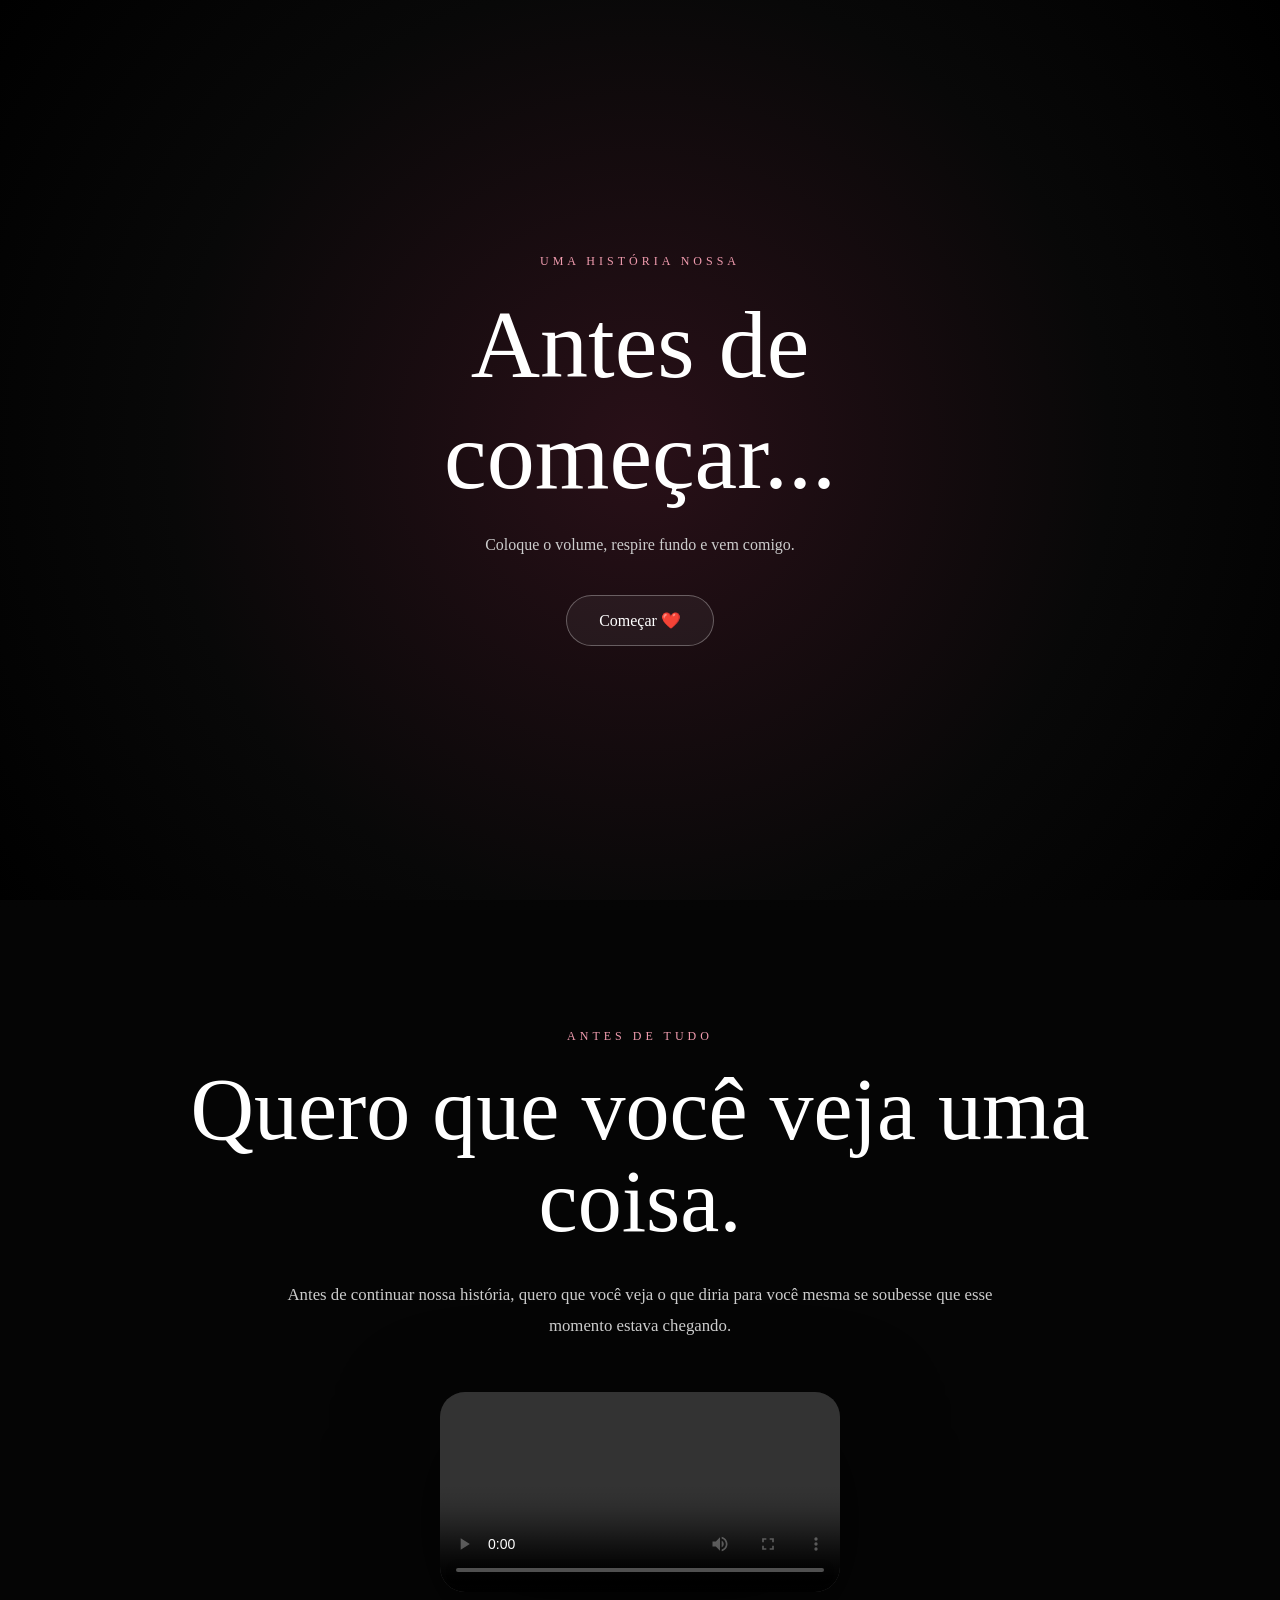
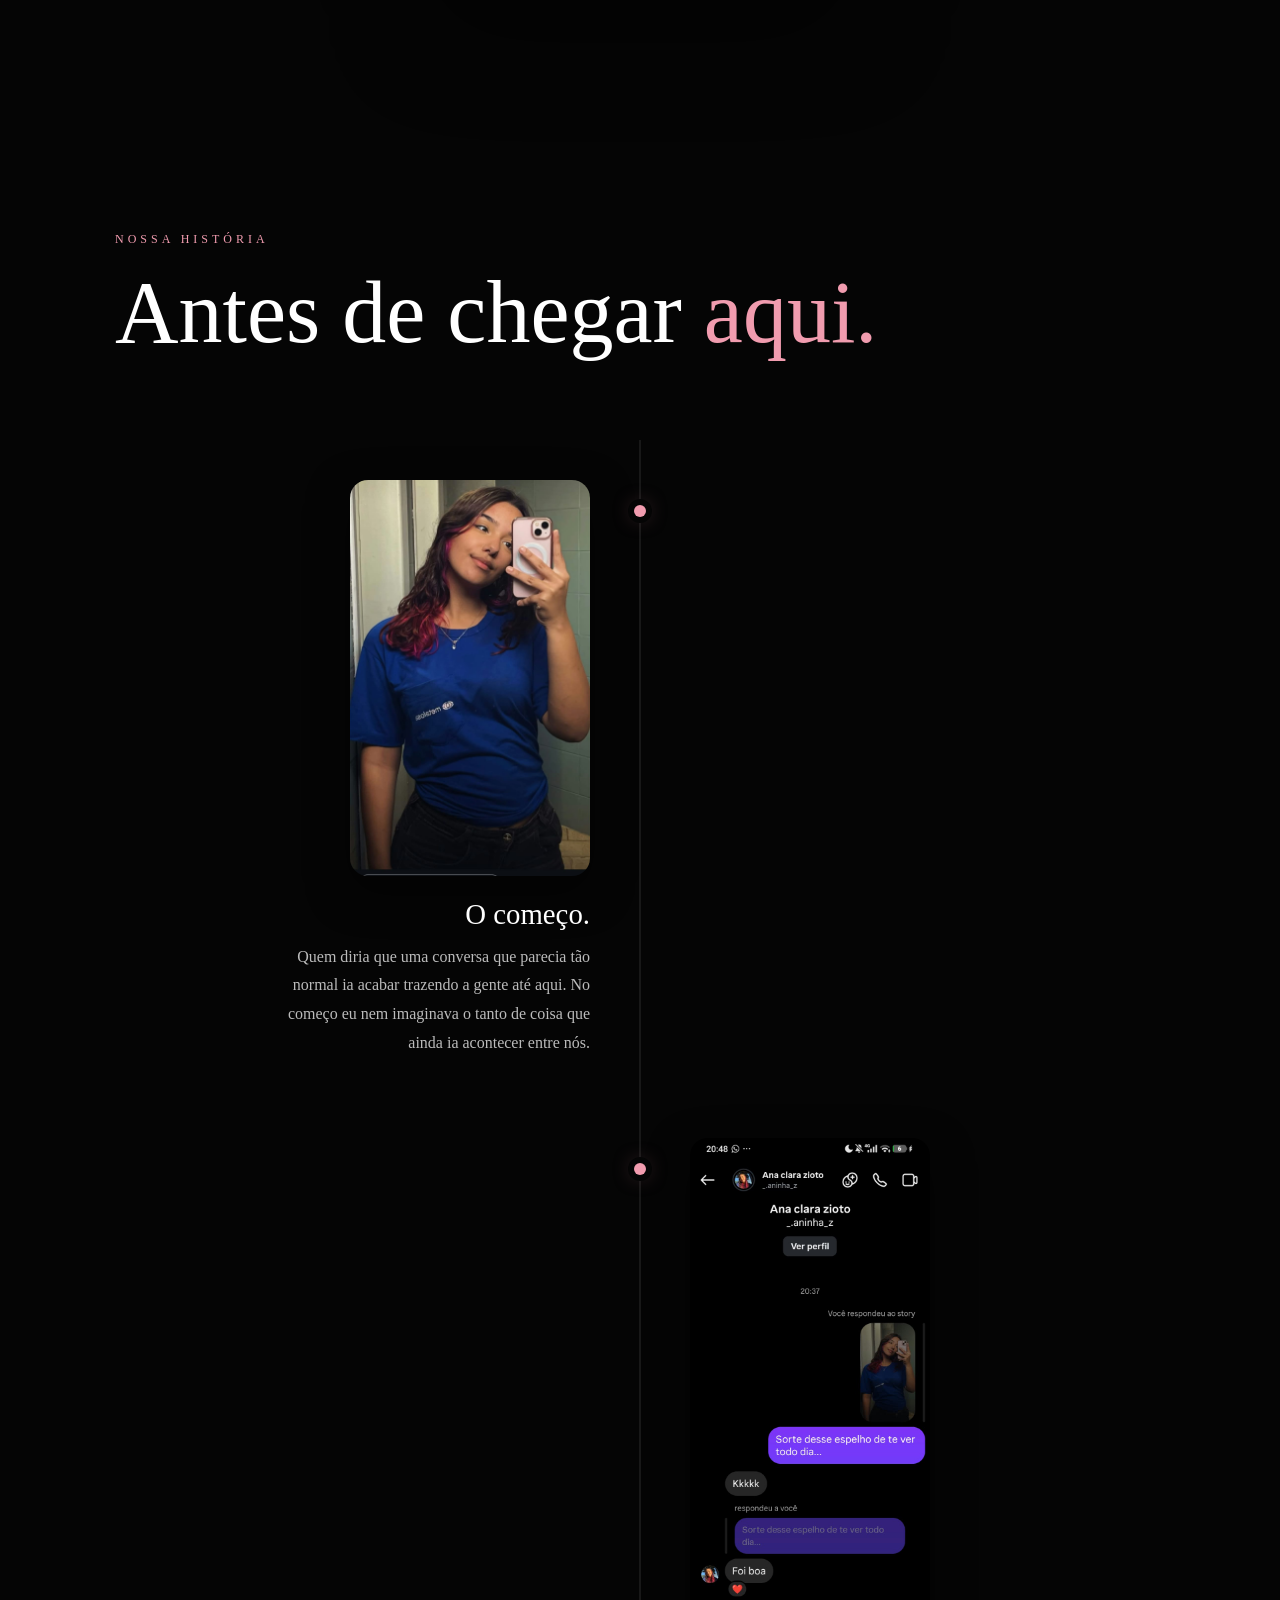
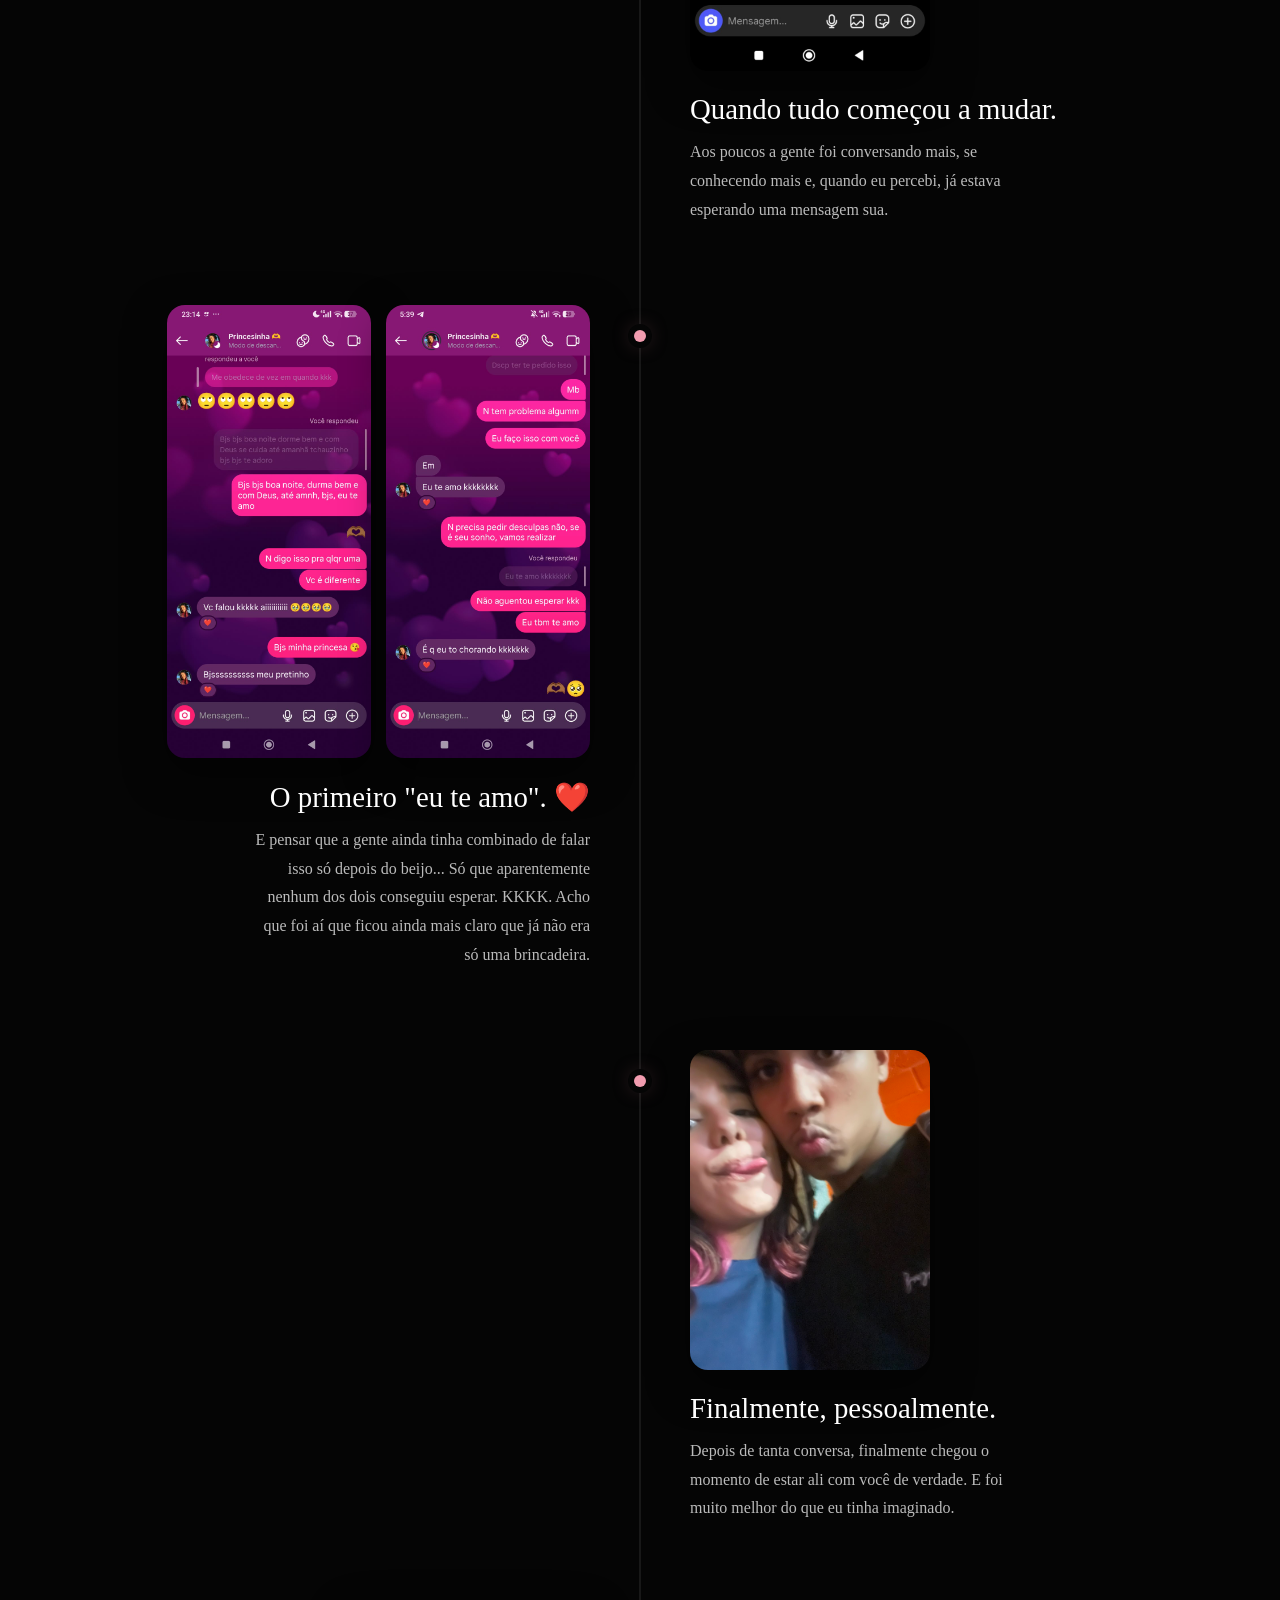
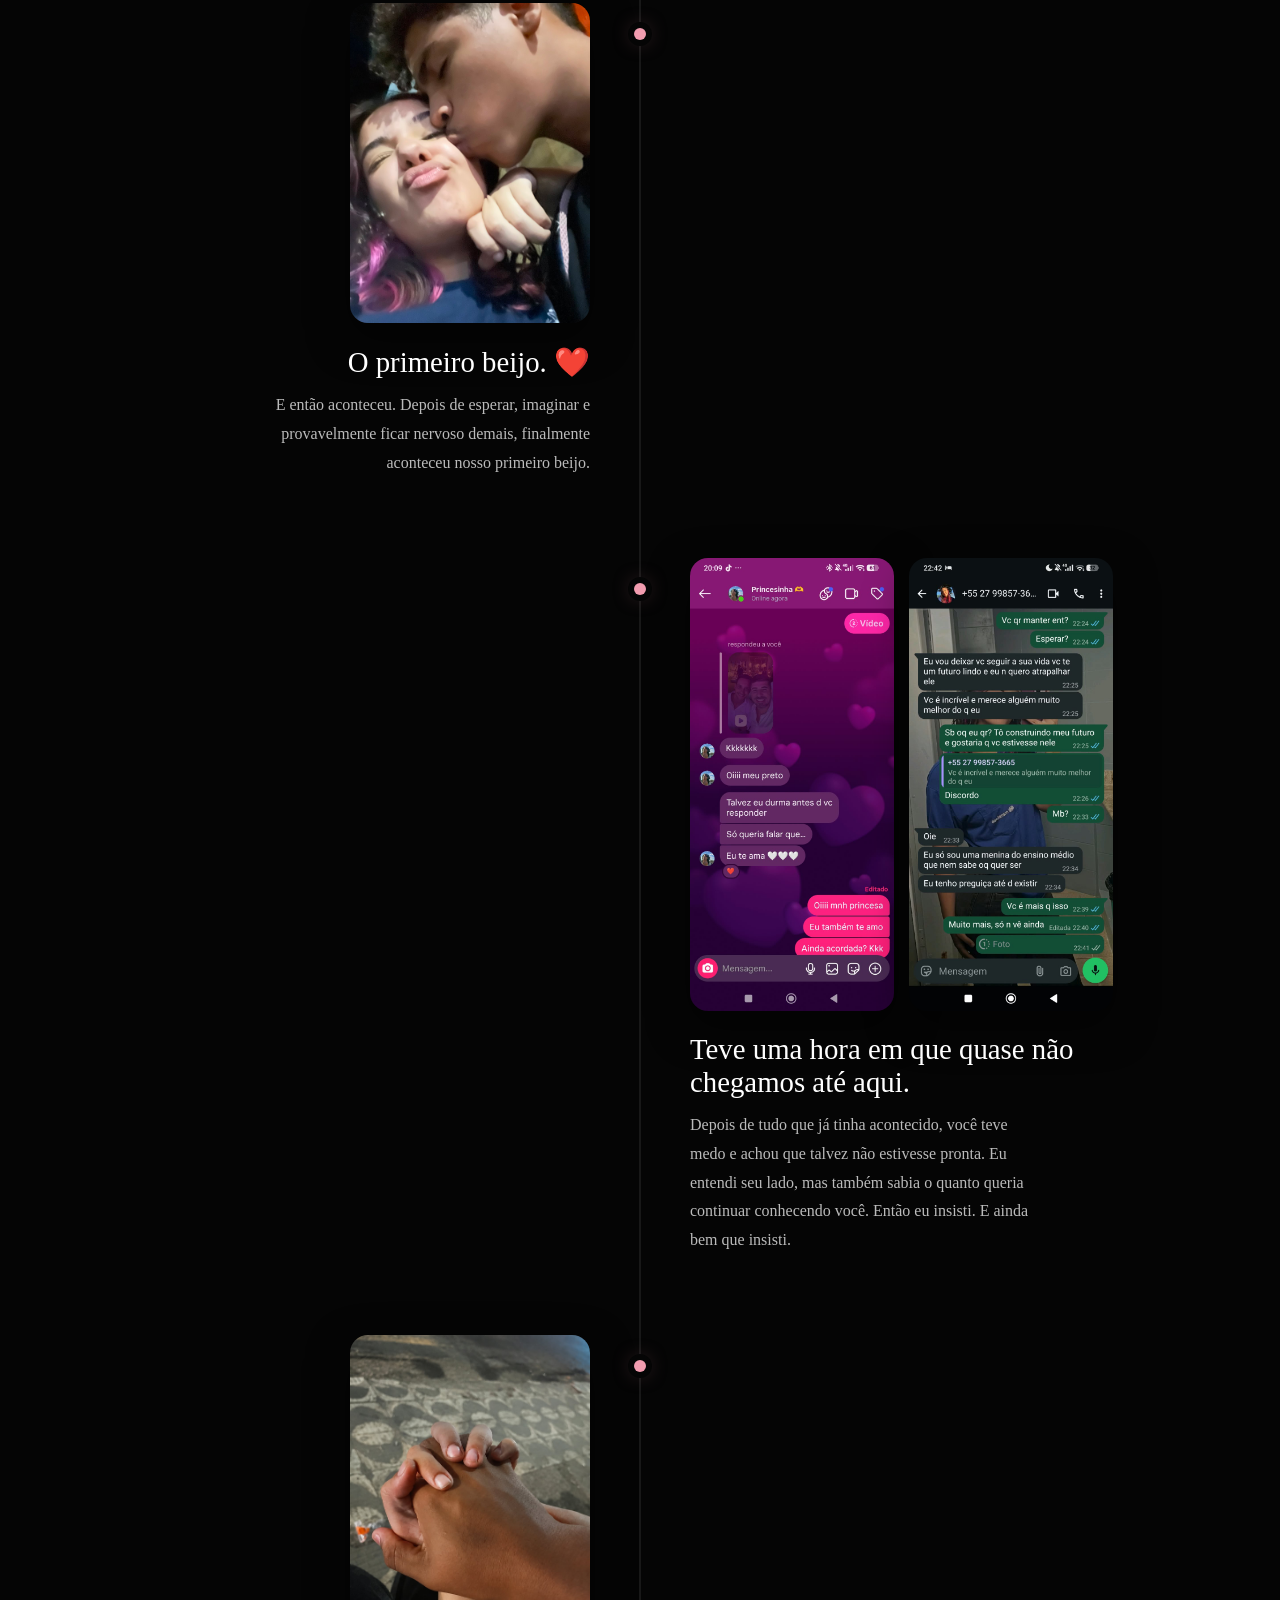
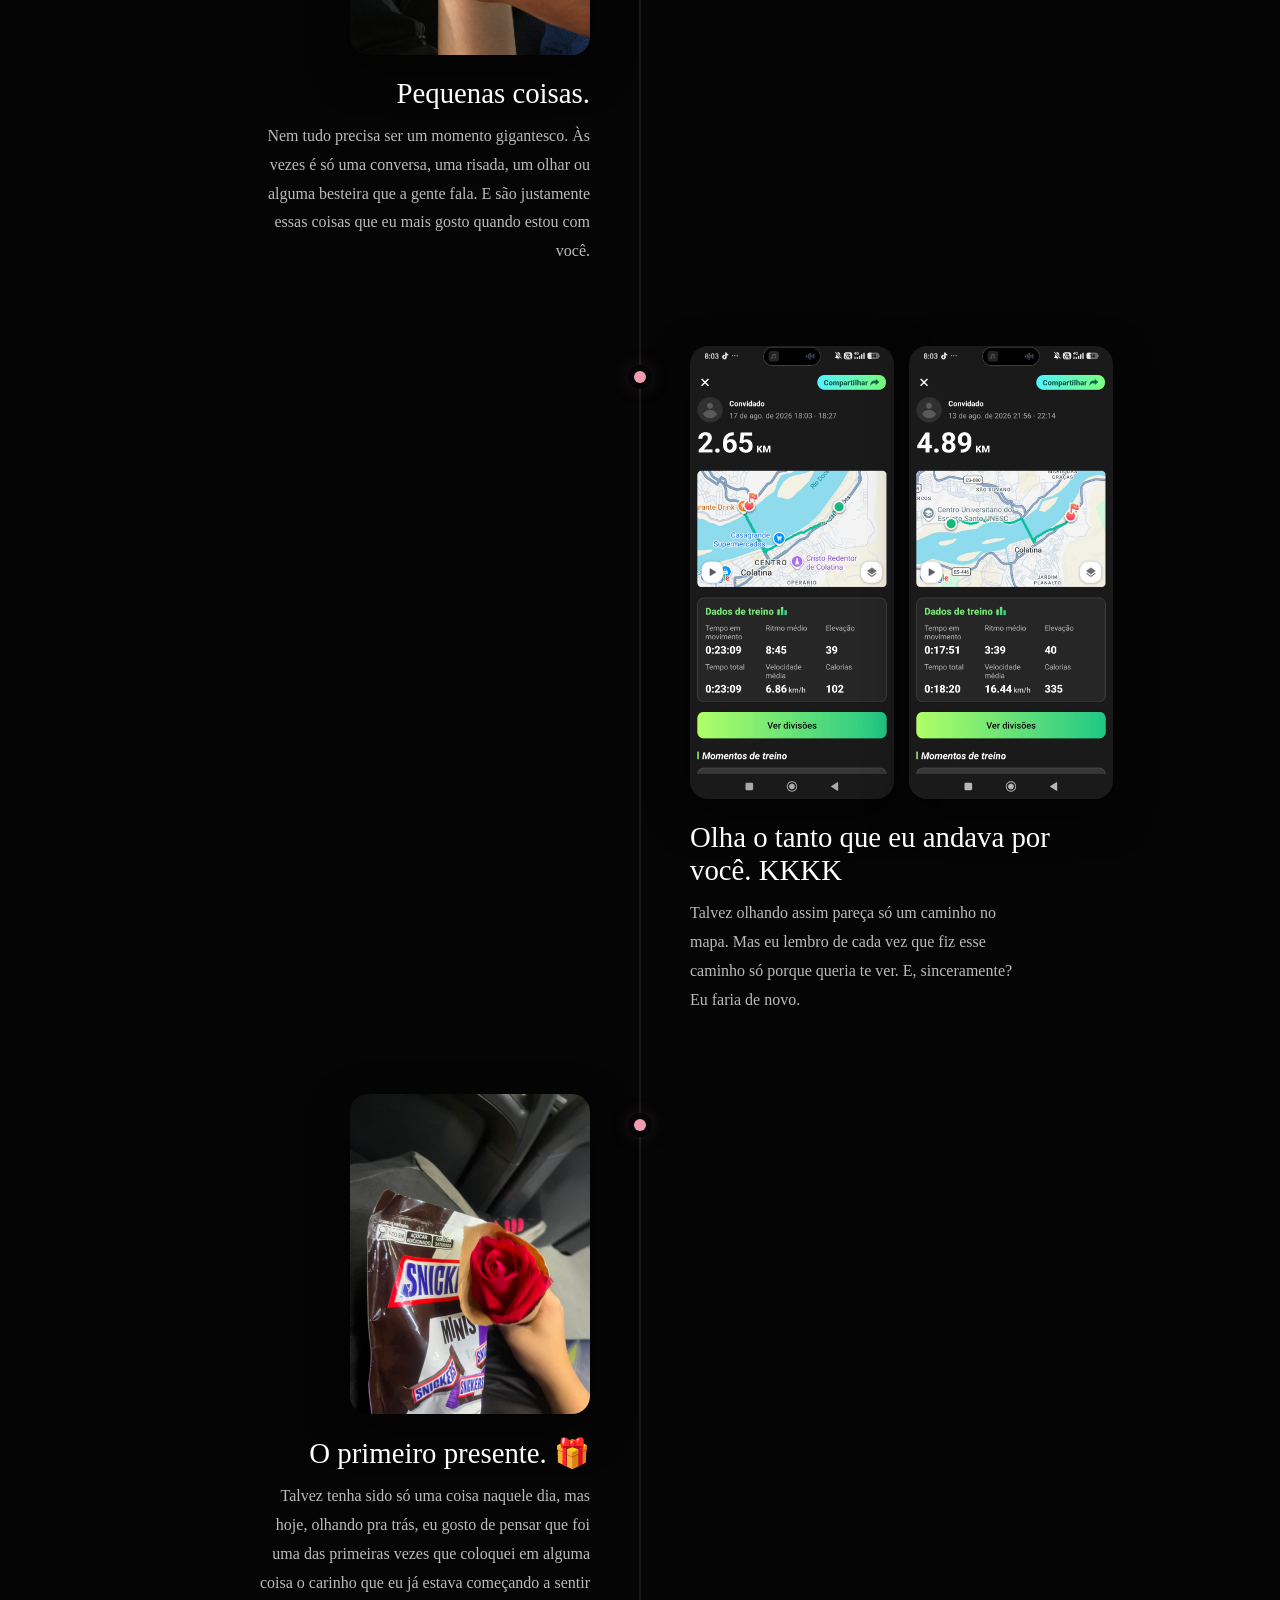
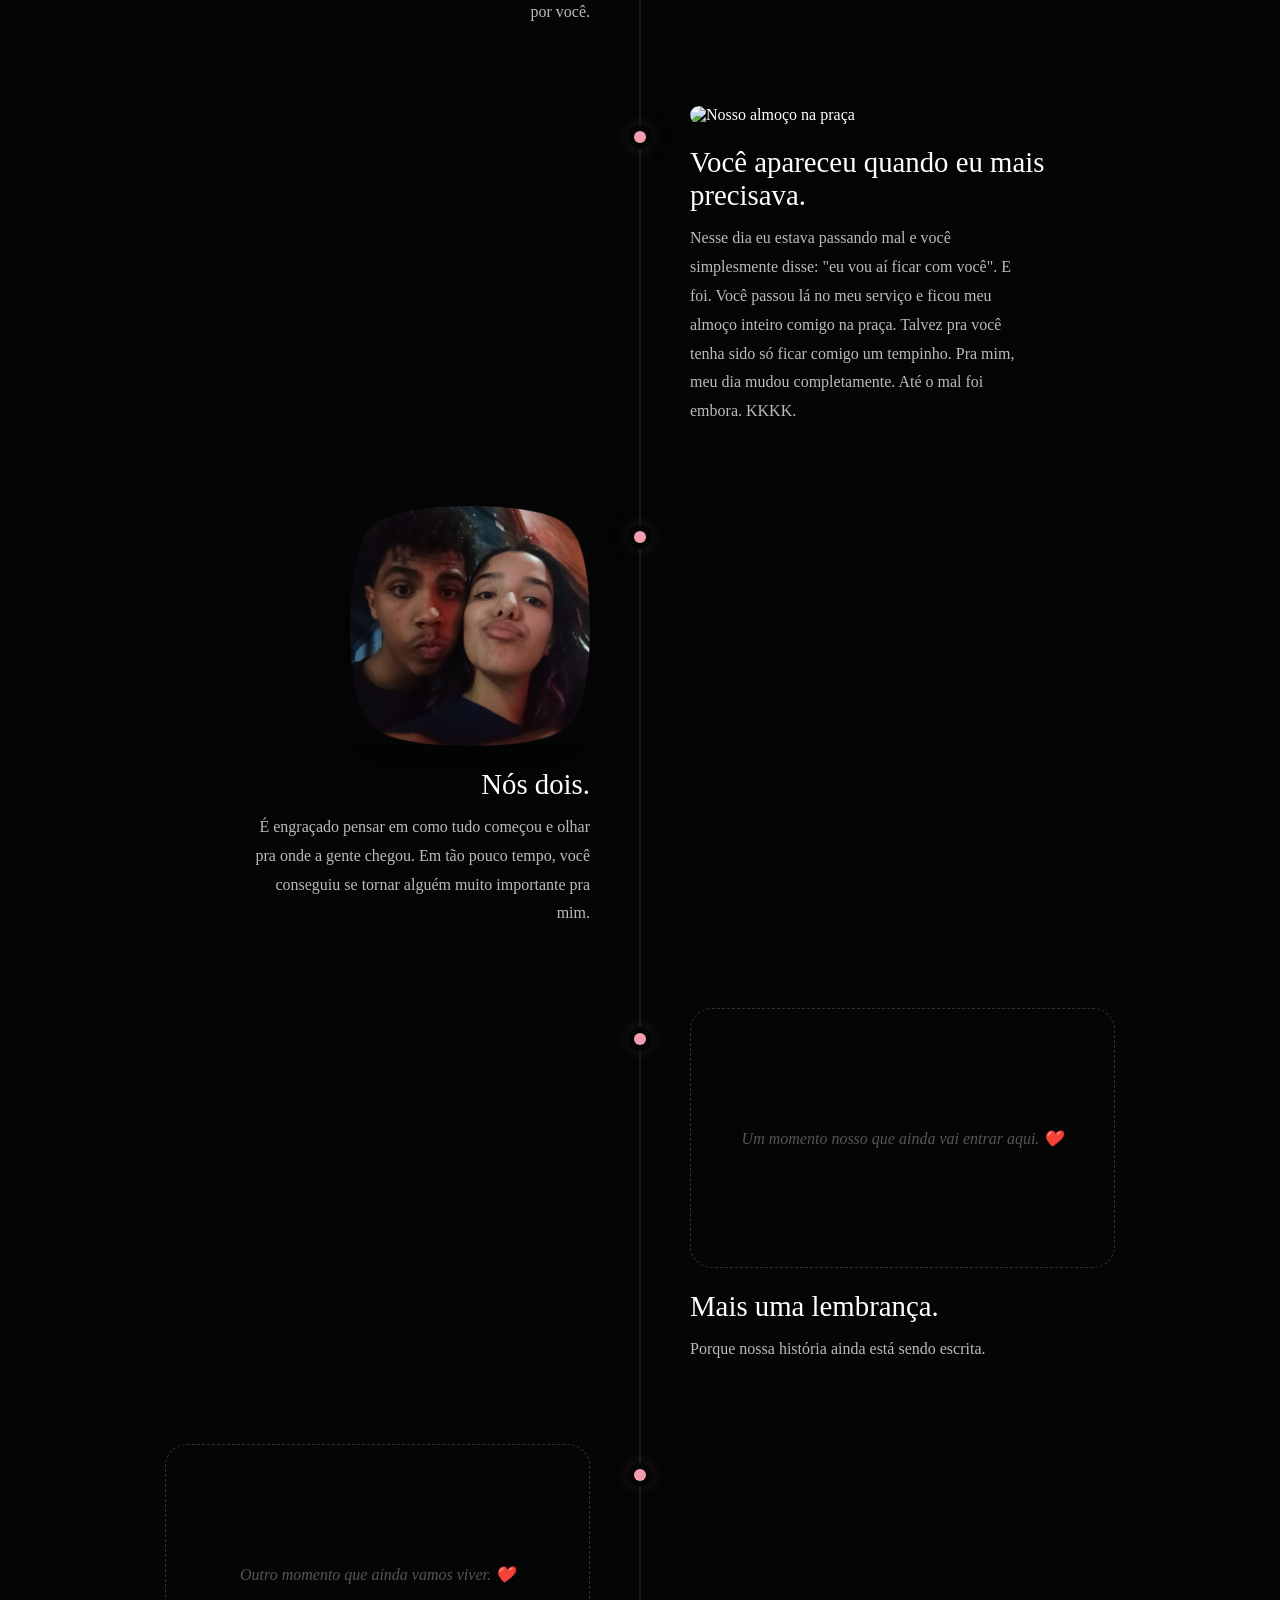
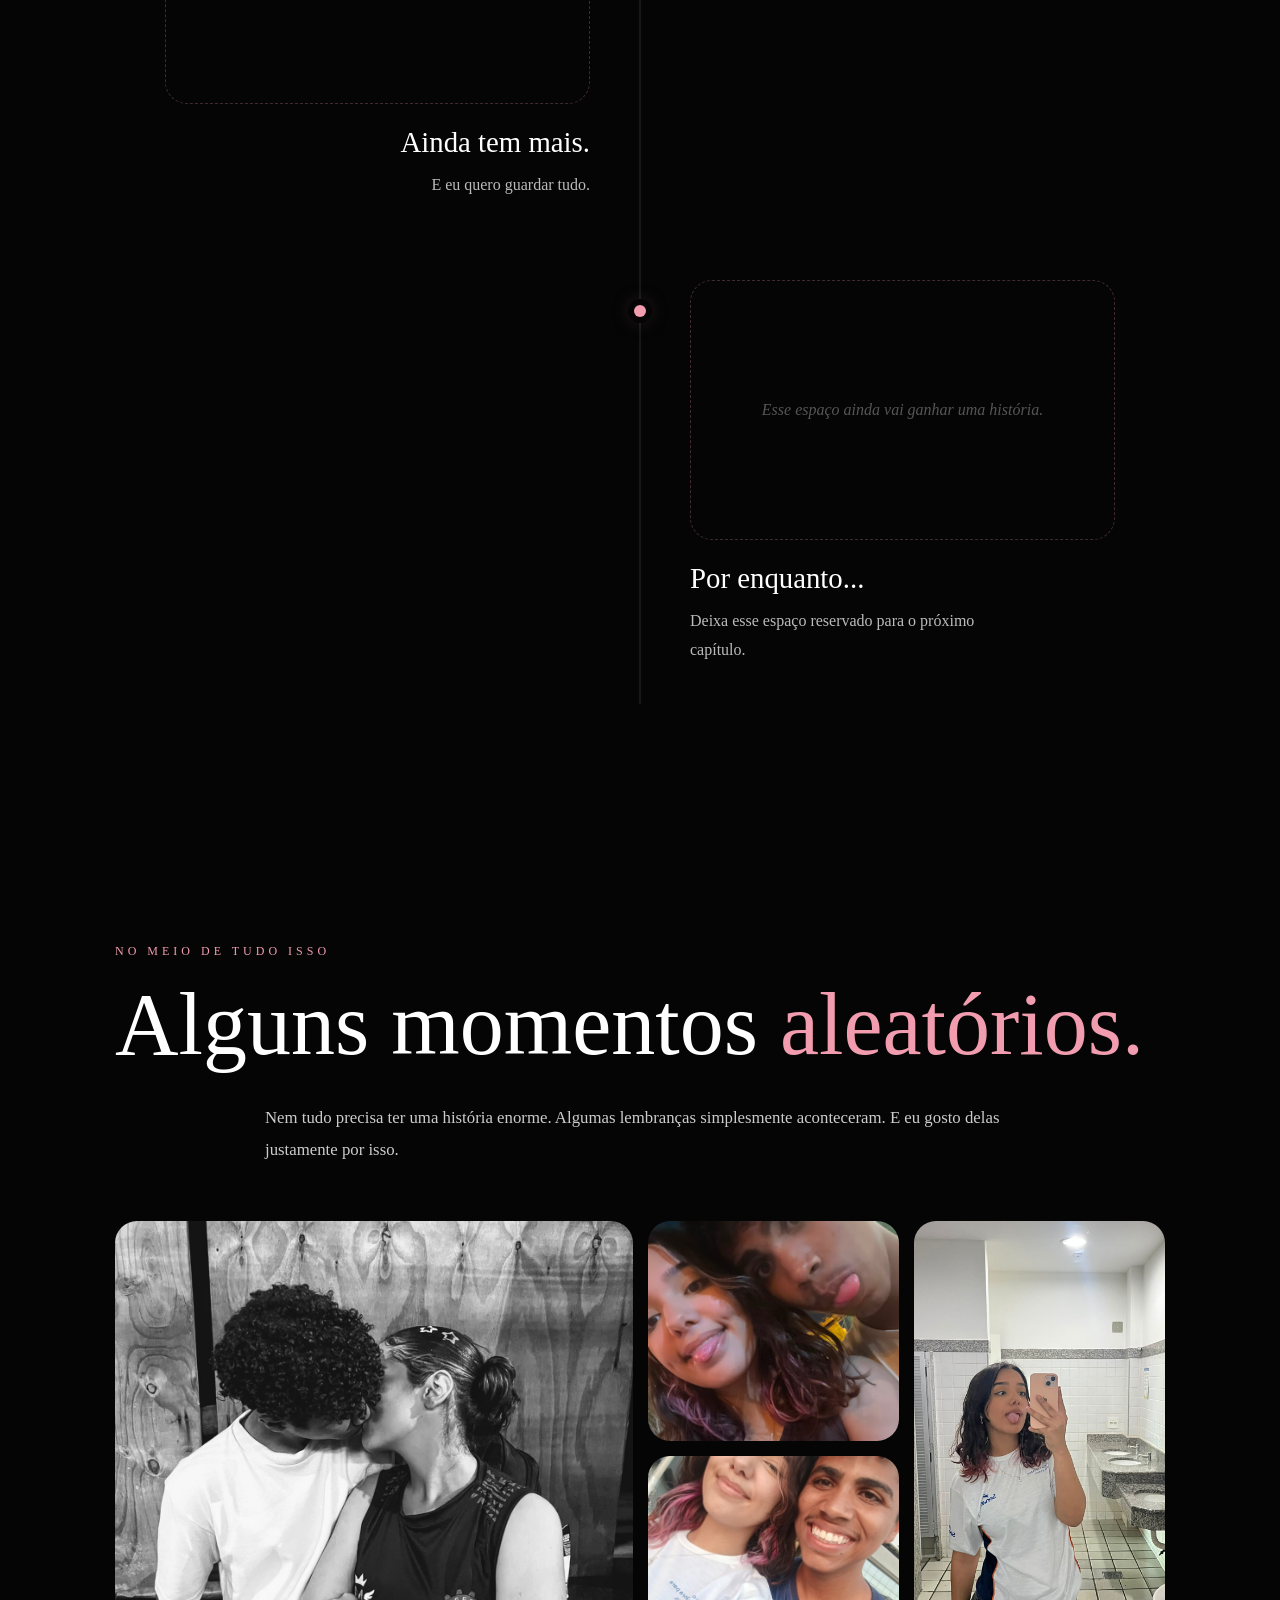
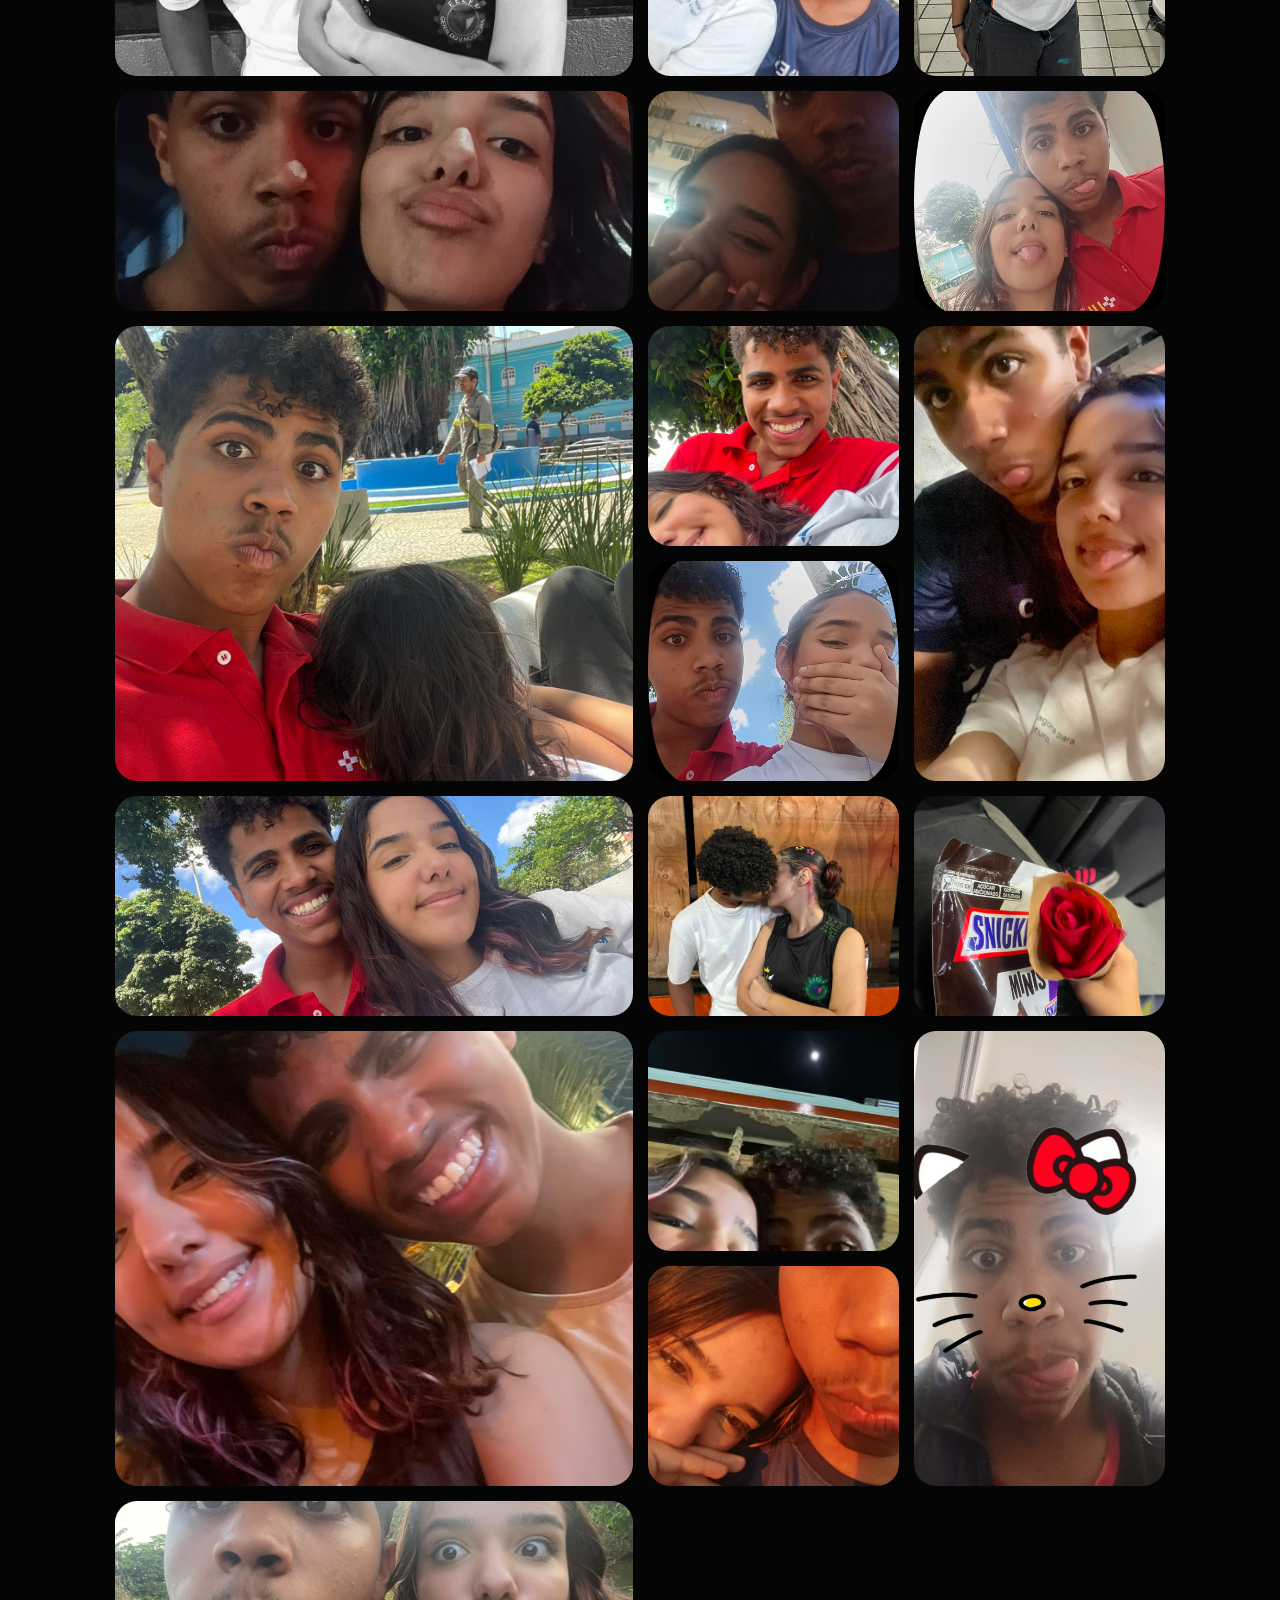
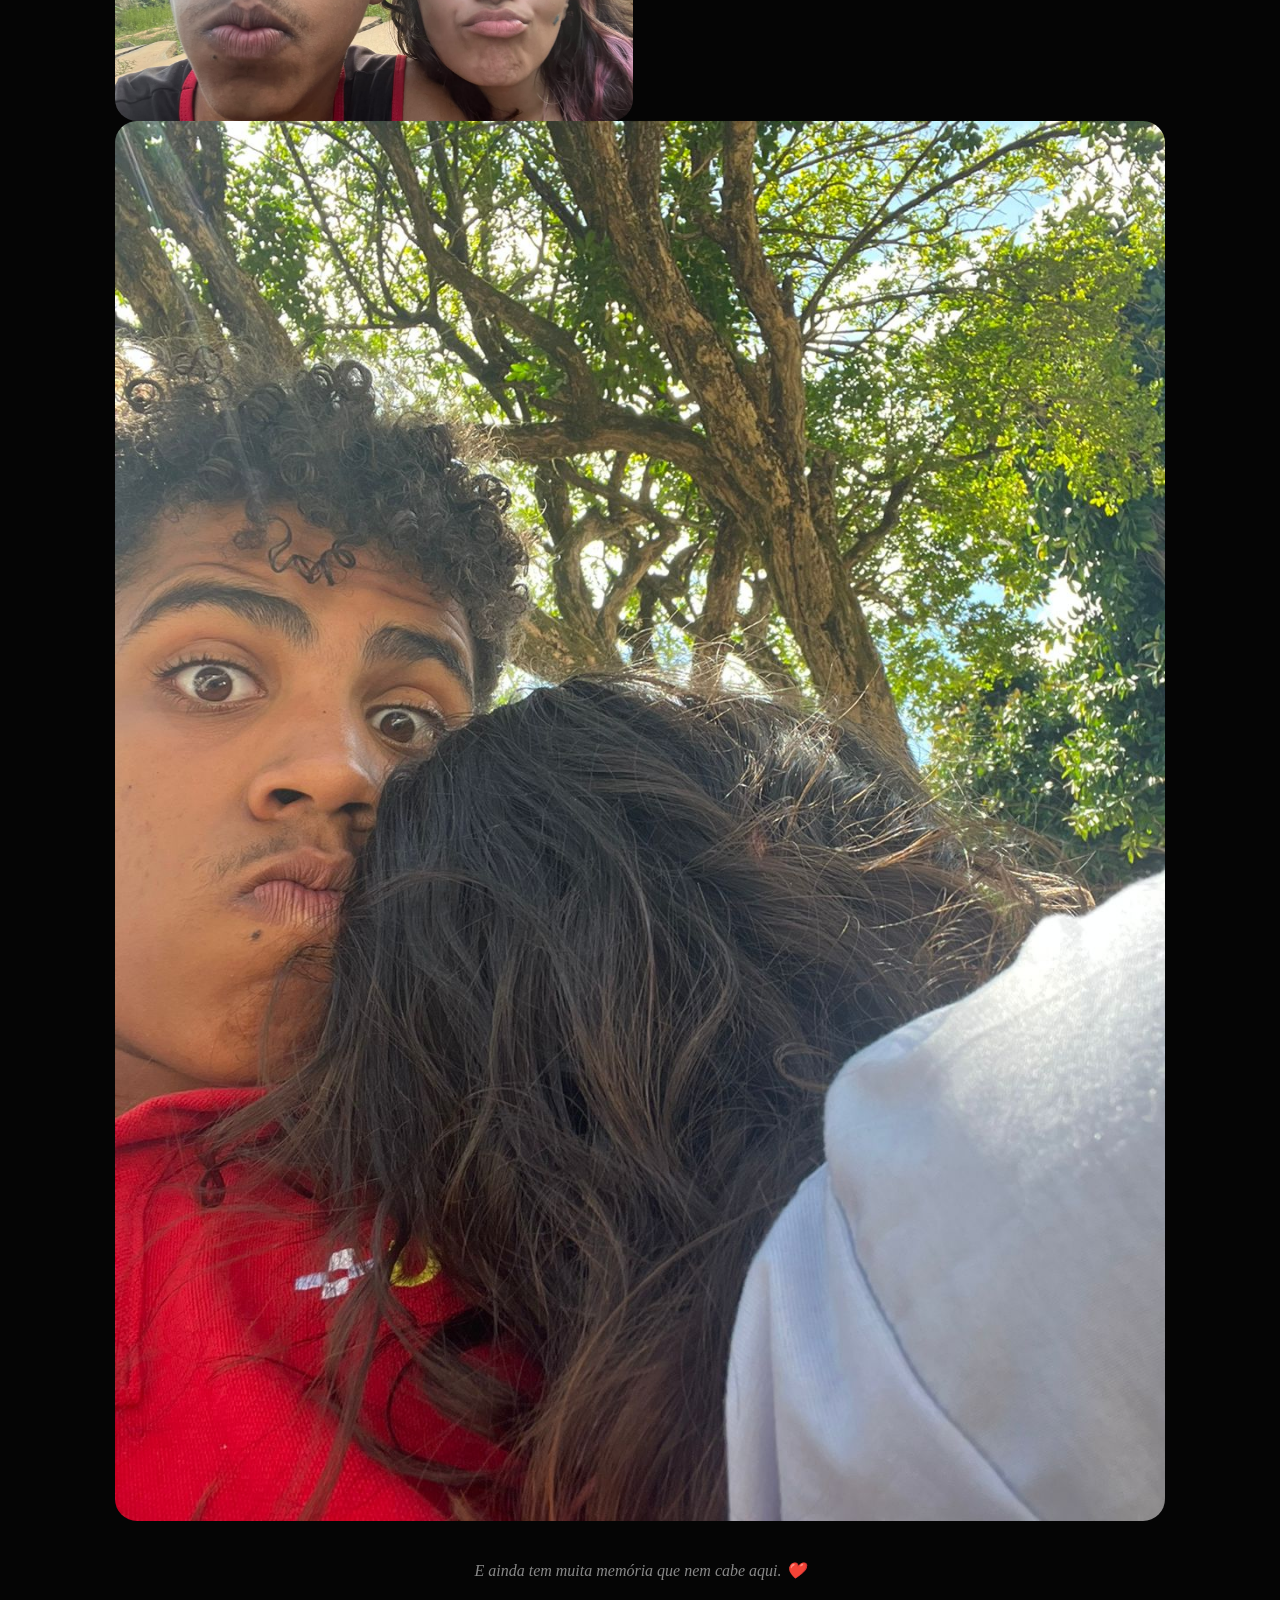
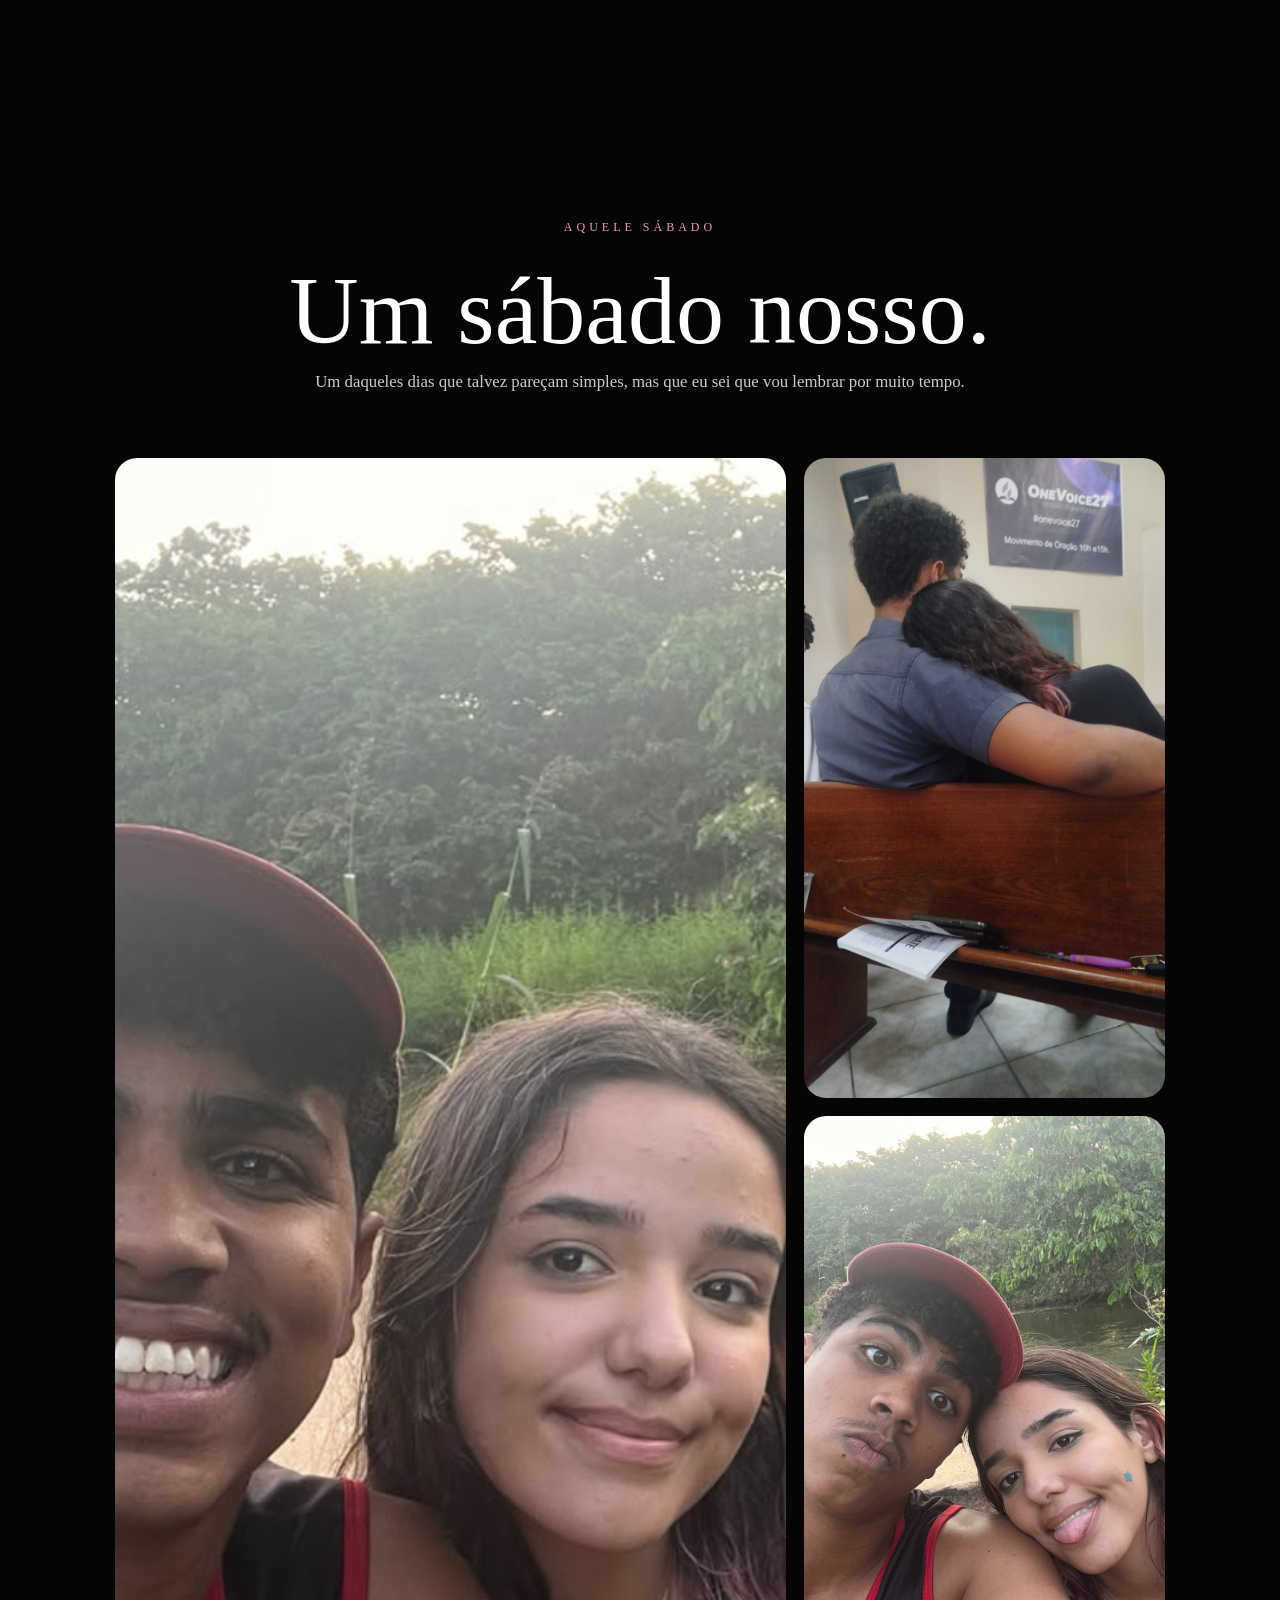
==== Projeto.html @ 26e24d1f "top" ====
<!DOCTYPE html>

<html lang="pt-BR">

<head>
    <meta charset="UTF-8">
    <meta name="viewport" content="width=device-width, initial-scale=1.0">

    <title>Eu e Você ❤️</title>

    <link rel="stylesheet" href="css/style.css">
</head>

<body>

    <!-- =========================
         INTRO
    ========================= -->

    <div id="intro">

        <div class="intro-content">

            <div class="eyebrow">
                uma história nossa
            </div>

            <h1>
                Antes de começar...
            </h1>

            <p>
                Coloque o volume,
                respire fundo
                e vem comigo.
            </p>

            <button id="startBtn">
                Começar ❤️
            </button>

        </div>

    </div>


    <!-- =========================
         MÚSICA
    ========================= -->

    <audio
        id="music"
        loop
        preload="auto"
    >
        <source
            src="assets/best-part.mp3"
            type="audio/mpeg"
        >
    </audio>

    <button id="musicControl">
        ♪
    </button>


    <!-- =========================
         1 — CAPA
    ========================= -->

    <section class="hero">

        <img
            src="assets/timeline/capa.jpeg"
            class="hero-image"
            alt="Nós dois"
        >

        <div class="hero-content reveal">

            <div class="eyebrow">
                para você
            </div>

            <h1>
                Nossa história.
            </h1>

            <p>
                E tudo que aconteceu
                até chegarmos aqui.
            </p>

        </div>

    </section>


    <!-- =========================
         2 — VÍDEO
    ========================= -->

    <section class="video-section">

        <div class="container reveal">

            <div class="eyebrow">
                antes de tudo
            </div>

            <h2 class="section-title">
                Quero que você veja uma coisa.
            </h2>

            <p class="section-text">
                Antes de continuar nossa história,
                quero que você veja o que diria
                para você mesma se soubesse
                que esse momento estava chegando.
            </p>

            <div class="video-frame">

                <video
                    controls
                    playsinline
                    preload="metadata"
                >
                    <source
                        src="assets/video-meu.mp4"
                        type="video/mp4"
                    >
                </video>

            </div>

        </div>

    </section>


    <!-- =========================
         3 — TIMELINE
    ========================= -->

    <section>

        <div class="container">

            <div class="eyebrow reveal">
                nossa história
            </div>

            <h2 class="section-title reveal">

                Antes de chegar

                <span class="accent">
                    aqui.
                </span>

            </h2>


            <div class="timeline">


                <!-- 01 -->

                <div class="timeline-item reveal">

                    <img
                        src="assets/timeline/primeiro-story.jpeg"
                        alt="O começo"
                    >

                    <h3>
                        O começo.
                    </h3>

                    <p>
                        Quem diria que uma conversa que parecia tão
                        normal ia acabar trazendo a gente até aqui.
                        No começo eu nem imaginava o tanto de coisa
                        que ainda ia acontecer entre nós.
                    </p>

                </div>


                <!-- 02 -->

                <div class="timeline-item reveal">

                    <img
                        src="assets/timeline/primeira-conversa.jpeg"
                        alt="Primeiras conversas"
                    >

                    <h3>
                        Quando tudo começou a mudar.
                    </h3>

                    <p>
                        Aos poucos a gente foi conversando mais,
                        se conhecendo mais e, quando eu percebi,
                        já estava esperando uma mensagem sua.
                    </p>

                </div>


                <!-- 03 -->

                <div class="timeline-item reveal">

                    <div class="love-messages">

                        <img
                            src="assets/timeline/eu-te-amo-1.jpeg"
                            alt="Meu primeiro eu te amo"
                        >

                        <img
                            src="assets/timeline/eu-te-amo-2.jpeg"
                            alt="Primeiro eu te amo dela"
                        >

                    </div>

                    <h3>
                        O primeiro "eu te amo". ❤️
                    </h3>

                    <p>
                        E pensar que a gente ainda tinha combinado
                        de falar isso só depois do beijo... Só que
                        aparentemente nenhum dos dois conseguiu
                        esperar. KKKK. Acho que foi aí que ficou
                        ainda mais claro que já não era só uma
                        brincadeira.
                    </p>

                </div>


                <!-- 04 -->

                <div class="timeline-item reveal">

                    <img
                        src="assets/timeline/primeiro-encontro.jpeg"
                        alt="Primeiro encontro"
                    >

                    <h3>
                        Finalmente, pessoalmente.
                    </h3>

                    <p>
                        Depois de tanta conversa, finalmente chegou
                        o momento de estar ali com você de verdade.
                        E foi muito melhor do que eu tinha imaginado.
                    </p>

                </div>


                <!-- 05 -->

                <div class="timeline-item reveal">

                    <img
                        src="assets/timeline/primeiro-beijo.jpeg"
                        alt="Primeiro beijo"
                    >

                    <h3>
                        O primeiro beijo. ❤️
                    </h3>

                    <p>
                        E então aconteceu. Depois de esperar,
                        imaginar e provavelmente ficar nervoso demais,
                        finalmente aconteceu nosso primeiro beijo.
                    </p>

                </div>


                <!-- 06 -->

                <div class="timeline-item reveal">

                    <div class="conversation-prints">

                        <img
                            src="assets/timeline/desistir2.jpeg"
                            alt="Ela dizendo que não estava pronta"
                        >

                        <img
                            src="assets/timeline/desistir1.jpeg"
                            alt="Minha resposta"
                        >

                    </div>

                    <h3>
                        Teve uma hora em que quase não chegamos até aqui.
                    </h3>

                    <p>
                        Depois de tudo que já tinha acontecido,
                        você teve medo e achou que talvez não estivesse
                        pronta. Eu entendi seu lado, mas também sabia
                        o quanto queria continuar conhecendo você.
                        Então eu insisti. E ainda bem que insisti.
                    </p>

                </div>


                <!-- 07 -->

                <div class="timeline-item reveal">

                    <img
                        src="assets/timeline/maos.jpeg"
                        alt="Pequenos detalhes"
                    >

                    <h3>
                        Pequenas coisas.
                    </h3>

                    <p>
                        Nem tudo precisa ser um momento gigantesco.
                        Às vezes é só uma conversa, uma risada,
                        um olhar ou alguma besteira que a gente fala.
                        E são justamente essas coisas que eu mais
                        gosto quando estou com você.
                    </p>

                </div>


                <!-- 08 -->

                <div class="timeline-item reveal">

                    <div class="route-prints">

                        <img
                            src="assets/timeline/caminho1.jpeg"
                            alt="Percurso que eu fazia para ver ela"
                        >

                        <img
                            src="assets/timeline/caminho2.jpeg"
                            alt="Outro percurso que eu fazia para ver ela"
                        >

                    </div>

                    <h3>
                        Olha o tanto que eu andava por você. KKKK
                    </h3>

                    <p>
                        Talvez olhando assim pareça só um caminho
                        no mapa. Mas eu lembro de cada vez que fiz
                        esse caminho só porque queria te ver.
                        E, sinceramente? Eu faria de novo.
                    </p>

                </div>


                <!-- 09 -->

                <div class="timeline-item reveal">

                    <img
                        src="assets/timeline/presente.jpeg"
                        alt="Meu primeiro presente para ela"
                    >

                    <h3>
                        O primeiro presente. 🎁
                    </h3>

                    <p>
                        Talvez tenha sido só uma coisa naquele dia,
                        mas hoje, olhando pra trás, eu gosto de pensar
                        que foi uma das primeiras vezes que coloquei
                        em alguma coisa o carinho que eu já estava
                        começando a sentir por você.
                    </p>

                </div>


                <!-- 10 -->

                <div class="timeline-item reveal">

                    <img
                        src="assets/momentos/praca.jpeg"
                        alt="Nosso almoço na praça"
                    >

                    <h3>
                        Você apareceu quando eu mais precisava.
                    </h3>

                    <p>
                        Nesse dia eu estava passando mal e você
                        simplesmente disse: "eu vou aí ficar com você".
                        E foi. Você passou lá no meu serviço e ficou
                        meu almoço inteiro comigo na praça.
                        Talvez pra você tenha sido só ficar comigo
                        um tempinho. Pra mim, meu dia mudou
                        completamente. Até o mal foi embora. KKKK.
                    </p>

                </div>


                <!-- 11 -->

                <div class="timeline-item reveal">

                    <img
                        src="assets/momentos/momento-01.jpeg"
                        alt="Nós dois"
                    >

                    <h3>
                        Nós dois.
                    </h3>

                    <p>
                        É engraçado pensar em como tudo começou e
                        olhar pra onde a gente chegou. Em tão pouco
                        tempo, você conseguiu se tornar alguém muito
                        importante pra mim.
                    </p>

                </div>


                <!-- 12 -->

                <div class="timeline-item reveal">

                    <div class="future-placeholder">

                        Um momento nosso que ainda vai entrar aqui. ❤️

                    </div>

                    <h3>
                        Mais uma lembrança.
                    </h3>

                    <p>
                        Porque nossa história ainda está sendo escrita.
                    </p>

                </div>


                <!-- 13 -->

                <div class="timeline-item reveal">

                    <div class="future-placeholder">

                        Outro momento que ainda vamos viver. ❤️

                    </div>

                    <h3>
                        Ainda tem mais.
                    </h3>

                    <p>
                        E eu quero guardar tudo.
                    </p>

                </div>


                <!-- 14 -->

                <div class="timeline-item reveal">

                    <div class="future-placeholder">

                        Esse espaço ainda vai ganhar uma história.

                    </div>

                    <h3>
                        Por enquanto...
                    </h3>

                    <p>
                        Deixa esse espaço reservado para o próximo capítulo.
                    </p>

                </div>


            </div>

        </div>

    </section>


    <!-- =========================
     4 — MOSAICO
========================= -->

<section class="moments-section">

    <div class="container">

        <div class="eyebrow reveal">
            no meio de tudo isso
        </div>

        <h2 class="section-title reveal">

            Alguns momentos

            <span class="accent">
                aleatórios.
            </span>

        </h2>

        <p class="section-text reveal">
            Nem tudo precisa ter uma história enorme.
            Algumas lembranças simplesmente aconteceram.
            E eu gosto delas justamente por isso.
        </p>


        <div class="moments-grid reveal">

            <!-- 01 -->
            <div class="moment moment-large">

                <img
                    src="assets/momentos/bj_black.jpeg"
                    alt="Um momento nosso"
                >

            </div>


            <!-- 02 -->
            <div class="moment">

                <img
                    src="assets/timeline/lingua.jpeg"
                    alt="Um momento nosso"
                >

            </div>


            <!-- 03 -->
            <div class="moment moment-tall">

                <img class = "espelho"
                    src="assets/momentos/espelho.jpeg"
                    alt="Um momento nosso"
                >

            </div>


            <!-- 04 -->
            <div class="moment">

                <img
                    src="assets/momentos/mendigo.jpeg"
                    alt="Um momento nosso"
                >

            </div>


            <!-- 05 -->
            <div class="moment moment-wide">

                <img
                    src="assets/momentos/momento-01.jpeg"
                    alt="Um momento nosso"
                >

            </div>


            <!-- 06 -->
            <div class="moment">

                <img
                    src="assets/momentos/noite.jpeg"
                    alt="Um momento nosso"
                >

            </div>


            <!-- 07 -->
            <div class="moment">

                <img
                    src="assets/momentos/ontem.jpeg"
                    alt="Um momento nosso"
                >

            </div>


            <!-- 08 -->
            <div class="moment moment-large">

                <img
                    src="assets/momentos/dormindo1.jpeg"
                    alt="Um momento nosso"
                >

            </div>


            <!-- 09 -->
            <div class="moment">

                <img
                    src="assets/momentos/praca2.jpeg"
                    alt="Um momento nosso"
                >

            </div>


            <!-- 10 -->
            <div class="moment moment-tall">

                <img
                    src="assets/momentos/sol.jpeg"
                    alt="Um momento nosso"
                >

            </div>


            <!-- 11 -->
            <div class="moment">

                <img
                    src="assets/momentos/praca4.jpeg"
                    alt="Um momento nosso"
                >

            </div>


            <!-- 12 -->
            <div class="moment moment-wide">

                <img
                    src="assets/momentos/praca3.jpeg"
                    alt="Um momento nosso"
                >

            </div>


            <!-- 13 -->
            <div class="moment">

                <img
                    src="assets/timeline/capa.jpeg"
                    alt="Um momento nosso"
                >

            </div>


            <!-- 14 -->
            <div class="moment">

                <img
                    src="assets/timeline/presente.jpeg"
                    alt="Um momento nosso"
                >

            </div>


            <!-- 15 -->
            <div class="moment moment-large">

                <img
                    src="assets/timeline/ft-sorrindo.jpeg"
                    alt="Um momento nosso"
                >

            </div>

            <!-- 16 -->
            <div class="moment">
            
                <img
                    src="assets/momentos/careta.jpeg"
                    alt="Um momento nosso"
                >
            
            </div>


            <!-- 17 -->
            <div class="moment moment-tall">
            
                <img
                    src="assets/momentos/fofo.jpeg"
                    alt="Um momento nosso"
                >
            
            </div>


            <!-- 18 -->
            <div class="moment">
            
                <img
                    src="assets/momentos/olhos.jpeg"
                    alt="Um momento nosso"
                >
            
            </div>


            <!-- 19 -->
            <div class="moment moment-wide">
            
                <img
                    src="assets/momentos/careta3.jpeg"
                    alt="Um momento nosso"
                >
            
            </div>

        </div>

        <!-- 20 -->
            <div class="moment">

                <img
                    src="assets/momentos/dormindo2.jpeg"
                    alt="Um momento nosso"
                >

            </div>


        <p class="moments-footer reveal">
            E ainda tem muita memória que nem cabe aqui. ❤️
        </p>

    </div>

</section>

    


    <!-- =========================
         6 — SÁBADO
    ========================= -->

    <section class="sunset-section">

        <div class="container">

            <div class="sunset-intro reveal">

                <div class="eyebrow">
                    aquele sábado
                </div>

                <h2>
                    Um sábado nosso.
                </h2>

                <p class="section-text">
                    Um daqueles dias que talvez pareçam simples,
                    mas que eu sei que vou lembrar por muito tempo.
                </p>

            </div>


            <div class="sunset-gallery reveal">

                <img
                    class="sunset-main"
                    src="assets/sábado/rio.jpeg"
                    alt="Nós no rio"
                >

                <img class="sábado-foto-2" 
                src="assets/sábado/igreja.jpeg"
                alt="Um momento nosso">

                <img
                    src="assets/sábado/careta_rio.jpeg"
                    alt="Nós dois no rio"
                >

                <img
                    src="assets/sábado/careta_rio2.jpeg"
                    alt="Nós dois no rio"
                >

                <img
                    src="assets/sábado/sofa.jpeg"
                    alt="Nós dois"
                >

                <img
                    src="assets/sábado/biz.jpeg"
                    alt="Nossa Biz"
                >

            </div>


            <p class="sunset-text reveal">
                E talvez seja justamente isso que eu mais gosto:
                não precisar de uma ocasião gigantesca para criar
                uma lembrança que fica.
            </p>

        </div>

    </section>

    
<!-- =========================
         5 — GALERIA DAS DEMONSTRAÇÕES
    ========================= -->

    <section class="proof-section">

        <div class="container">

            <div class="eyebrow reveal">
                deixa eu te mostrar uma coisa
            </div>

            <h2 class="section-title reveal">

                Você acha que não sabe

                <span class="accent">
                    demonstrar.
                </span>

            </h2>

            <p class="section-text reveal">
                Você me disse que acha que não sabe demonstrar
                tudo que sente por mim.
            </p>

            <button
                class="gallery-start reveal"
                id="openProofGallery"
            >
                Deixa eu te mostrar ❤️
            </button>

        </div>

    </section>


    <!-- =========================
         GALERIA ABERTA
    ========================= -->

    <div
        id="proofGallery"
        class="proof-gallery"
    >

        <button
            id="closeProofGallery"
            class="gallery-close"
        >
            ×
        </button>


        <div class="gallery-content">

            <div class="gallery-counter">

                <span id="galleryCurrent">
                    1
                </span>

                /

                <span id="galleryTotal">
                    16
                </span>

            </div>


            <div class="gallery-photo-container">

                <img
                    id="galleryPhoto"
                    src="assets/provas/prova-01.jpeg"
                    alt="Uma lembrança"
                >

            </div>


            <p
                id="galleryCaption"
                class="gallery-caption"
            ></p>


            <div class="gallery-hint">
                Deslize para continuar →
            </div>

        </div>

    </div>


    <!-- =========================
         FINAL DA GALERIA
    ========================= -->

    <div
        id="galleryEnding"
        class="gallery-ending"
    >

        <div class="gallery-ending-content">

            <p id="ending1">
                Você achava que não sabia demonstrar...
            </p>

            <p id="ending2">
                Mas olha quantas vezes você me mostrou
                o que sente sem nem perceber.
            </p>

            <p id="ending3">
                Talvez você não demonstre exatamente do jeito
                que imagina que deveria. Mas eu percebi cada
                uma dessas vezes.
            </p>

            <p id="ending4">
                E todas elas foram importantes pra mim.
            </p>

            <p
                id="ending5"
                class="final-line"
            >
                Você nunca precisou ser perfeita pra me
                fazer sentir amado. ❤️
            </p>

        </div>

    </div>

    <!-- =========================
         7 — CARTA
    ========================= -->

    <section>

        <div class="container">

            <div class="eyebrow reveal">
                algumas palavras
            </div>

            <h2 class="section-title reveal">
                Pra você.
            </h2>


            <div class="letter reveal">

                <p>
                    Meu amor,
                </p>

                <p>
                    Tem muita coisa que eu poderia escrever aqui,
                    mas acho que nenhuma delas conseguiria explicar
                    completamente o quanto você se tornou importante
                    pra mim.
                </p>

                <p>
                    Eu amo tudo que a gente viveu até aqui e,
                    principalmente, amo pensar em tudo que ainda
                    falta viver.
                </p>

                <p>
                    Eu sei que talvez nem tudo tenha sido perfeito.
                    A gente teve medo, dúvidas e momentos em que
                    não sabíamos exatamente o que fazer.
                    Mas mesmo assim, chegamos até aqui.
                </p>

                <p>
                    E eu escolheria você de novo.
                </p>

                <p>
                    Com amor,<br>
                    Jader ❤️
                </p>

            </div>

        </div>

    </section>


    <!-- =========================
         8 — SEU VÍDEO
    ========================= -->

    <section class="video-section">

        <div class="container reveal">

            <div class="eyebrow">
                antes de terminar
            </div>

            <h2 class="section-title">
                Uma última coisa.
            </h2>

            <div class="video-frame">

                <video
                    id="myVideo"
                    controls
                    playsinline
                    preload="metadata"
                >

                    <source
                        src="assets/video-meu.mp4"
                        type="video/mp4"
                    >

                </video>

            </div>

        </div>

    </section>


    <!-- =========================
         9 — AGORA OLHA PRA MIM
    ========================= -->

    <section
        class="final-section"
        id="final"
    >

        <h2>
            Agora olha pra mim.
        </h2>

        <div class="final-heart">
            ❤️
        </div>

    </section>


    <!-- =========================
         10 — PEDIDO
    ========================= -->

    <section id="question">

        <div class="container">

            <div class="eyebrow">
                então...
            </div>

            <h2>
                Você aceita? ❤️
            </h2>


            <div class="buttons">

                <button
                    id="yesBtn"
                    class="answer-btn"
                >
                    SIM ❤️
                </button>

                <button
                    id="noBtn"
                    class="answer-btn"
                >
                    NÃO
                </button>

            </div>


            <div id="noMessage"></div>

        </div>

    </section>


    <!-- =========================
         11 — DEPOIS DO SIM
    ========================= -->

    <section id="relationship">

        <div class="relationship-content">

            <div class="eyebrow">
                oficialmente nós
            </div>

            <h2>

                Assim começa

                <span class="accent">
                    a melhor fase
                </span>

                das nossas vidas.

            </h2>

            <p class="relationship-subtitle">
                E que esse seja só o começo
                de tudo que ainda vamos viver. ❤️
            </p>


            <div class="counter">

                <div class="counter-box">

                    <span
                        id="days"
                        class="counter-number"
                    >
                        0
                    </span>

                    <span class="counter-label">
                        dias
                    </span>

                </div>


                <div class="counter-box">

                    <span
                        id="hours"
                        class="counter-number"
                    >
                        00
                    </span>

                    <span class="counter-label">
                        horas
                    </span>

                </div>


                <div class="counter-box">

                    <span
                        id="minutes"
                        class="counter-number"
                    >
                        00
                    </span>

                    <span class="counter-label">
                        minutos
                    </span>

                </div>


                <div class="counter-box">

                    <span
                        id="seconds"
                        class="counter-number"
                    >
                        00
                    </span>

                    <span class="counter-label">
                        segundos
                    </span>

                </div>

            </div>


            <p class="counter-footer">
                E contando... ❤️
            </p>

        </div>

    </section>


    <!-- =========================
         LIGHTBOX
    ========================= -->

    <div id="lightbox">

        <button id="closeLightbox">
            ×
        </button>

        <img
            id="lightboxImage"
            src=""
            alt="Foto ampliada"
        >

    </div>


    <script src="js/script.js"></script>

</body>

</html>
---- css/style.css ----
/* =========================
   RESET
========================= */

* {
    margin: 0;
    padding: 0;
    box-sizing: border-box;
}

html {
    scroll-behavior: smooth;
}

body {
    background: #050505;
    color: #fff;
    font-family: Georgia, "Times New Roman", serif;
    overflow-x: hidden;
}

img {
    display: block;
    max-width: 100%;
}

button {
    font: inherit;
}


/* =========================
   INTRO
========================= */

/* =========================
   INTRO
========================= */

#intro {
    position: fixed;
    inset: 0;
    z-index: 9999;

    width: 100%;
    height: 100dvh;

    display: flex;
    align-items: center;
    justify-content: center;

    padding: 25px;
    text-align: center;

    overflow: hidden;

    background:
        radial-gradient(
            circle,
            #291018,
            #080808 60%,
            #000
        );

    transition:
        opacity 1.5s ease,
        visibility 1.5s ease;
}

#intro.hidden {
    opacity: 0;
    visibility: hidden;
}

/* Bloqueia a página enquanto a tela inicial estiver aberta */
body.intro-active {
    overflow: hidden;
}

.intro-content {
    width: 100%;
    max-width: 650px;
}

.eyebrow {
    margin-bottom: 20px;

    color: #f19caf;

    font-size: .75rem;
    letter-spacing: 4px;

    text-transform: uppercase;
}

.intro-content h1 {
    margin-bottom: 20px;

    font-size:
        clamp(3rem, 10vw, 6rem);

    font-weight: normal;
}

.intro-content p {
    margin-bottom: 35px;

    color: #ccc;

    line-height: 1.8;
}

#startBtn {
    padding: 15px 32px;

    color: #fff;

    background:
        rgba(255, 255, 255, .05);

    border:
        1px solid
        rgba(255, 255, 255, .3);

    border-radius: 999px;

    cursor: pointer;

    transition: .4s ease;
}

#startBtn:hover {
    background: #fff;
    color: #000;

    transform: scale(1.06);
}


/* =========================
   MÚSICA
========================= */

#musicControl {
    position: fixed;

    right: 18px;
    bottom: 18px;

    z-index: 5000;

    width: 45px;
    height: 45px;

    border:
        1px solid
        rgba(255, 255, 255, .25);

    border-radius: 50%;

    color: #fff;

    background:
        rgba(0, 0, 0, .65);

    cursor: pointer;

    backdrop-filter: blur(10px);
    -webkit-backdrop-filter: blur(10px);
}


/* =========================
   GERAL
========================= */

section {
    min-height: 80vh;

    display: flex;
    align-items: center;
    justify-content: center;

    padding: 120px 20px;
}

section > .container {
    position: relative;
    z-index: 2;
}

.container {
    width: min(1050px, 100%);
}

.section-title {
    margin-bottom: 30px;

    font-size:
        clamp(2.8rem, 8vw, 5.5rem);

    font-weight: normal;
    line-height: 1.05;
}

.section-text {
    max-width: 750px;
    margin: auto;

    color: #ccc;

    line-height: 1.9;
    font-size: 1.05rem;
}

.accent {
    color: #f19caf;
}


/* =========================
   REVEAL
========================= */

.reveal {
    opacity: 0;

    transform: translateY(60px);

    transition:
        opacity 1.2s ease,
        transform 1.2s ease;
}

.reveal.visible {
    opacity: 1;

    transform: translateY(0);
}


/* =========================
   HERO
========================= */

.hero {
    position: relative;

    min-height: 100svh;

    text-align: center;

    overflow: hidden;
}

.hero::before {
    content: "";

    position: absolute;
    inset: 0;

    background:
        linear-gradient(
            to bottom,
            rgba(0, 0, 0, .05),
            rgba(0, 0, 0, .55),
            #050505
        );

    z-index: 1;
}

.hero-image {
    position: absolute;

    width: min(82vw, 620px);
    height: 72vh;

    object-fit: cover;

    border-radius:
        43px
        16px
        52px
        23px;

    transform: rotate(-1.5deg);

    filter: brightness(.72);

    box-shadow:
        0 30px 100px
        rgba(0, 0, 0, .8);
}

.hero-content {
    position: relative;

    z-index: 2;

    margin-top: 55vh;
}

.hero h1 {
    font-size:
        clamp(3.5rem, 12vw, 7rem);

    font-weight: normal;
    line-height: .9;
}

.hero p {
    margin-top: 20px;

    color: #ddd;

    font-style: italic;
}


/* =========================
   VÍDEOS
========================= */

.video-section {
    text-align: center;
}

.video-frame {
    width: min(400px, 100%);

    margin: 50px auto 0;

    overflow: hidden;

    border-radius: 25px;

    background: #111;

    box-shadow:
        0 30px 100px
        rgba(0, 0, 0, .6);
}

video {
    display: block;

    width: 100%;
}


/* =========================
   TIMELINE
========================= */

.timeline {
    position: relative;

    width: 100%;

    margin-top: 80px;
}

.timeline::before {
    content: "";

    position: absolute;

    top: 0;
    bottom: 0;

    left: 50%;

    width: 1px;

    background:
        rgba(255, 255, 255, .16);

    transform: translateX(-50%);
}

.timeline-item {
    position: relative;

    width: 50%;

    padding: 40px 50px;
}

.timeline-item:nth-child(odd) {
    margin-right: auto;

    text-align: right;
}

.timeline-item:nth-child(even) {
    margin-left: 50%;

    text-align: left;
}

.timeline-item::after {
    content: "";

    position: absolute;

    top: 65px;

    width: 12px;
    height: 12px;

    border-radius: 50%;

    background: #f19caf;

    box-shadow:
        0 0 0 6px #050505,
        0 0 20px
        rgba(241, 156, 175, .5);
}

.timeline-item:nth-child(odd)::after {
    right: -6px;
}

.timeline-item:nth-child(even)::after {
    left: -6px;
}

.timeline-item > img {
    width: 100%;

    max-width: 240px;

    height: auto;

    border-radius: 18px;

    cursor: zoom-in;

    box-shadow:
        0 15px 40px
        rgba(0, 0, 0, .5);

    transition:
        transform .5s ease,
        filter .5s ease;
}

.timeline-item:nth-child(odd) > img {
    margin-left: auto;
}

.timeline-item:nth-child(even) > img {
    margin-right: auto;
}

.timeline-item > img:hover {
    transform: scale(1.04);

    filter: brightness(1.08);
}

.timeline-item h3 {
    margin-top: 22px;
    margin-bottom: 12px;

    font-size: 1.8rem;

    font-weight: normal;
}

.timeline-item p {
    max-width: 340px;

    color: #bbb;

    line-height: 1.8;
}

.timeline-item:nth-child(odd) p {
    margin-left: auto;
}


/* =========================
   PRINTS
========================= */

.conversation-prints,
.love-messages,
.route-prints {
    display: flex;

    gap: 15px;

    align-items: flex-start;
}

.timeline-item:nth-child(odd)
.conversation-prints,
.timeline-item:nth-child(odd)
.love-messages,
.timeline-item:nth-child(odd)
.route-prints {
    justify-content: flex-end;
}

.conversation-prints img,
.love-messages img,
.route-prints img {
    width: 48%;

    max-width: 240px;

    border-radius: 18px;

    cursor: zoom-in;

    box-shadow:
        0 15px 40px
        rgba(0, 0, 0, .5);

    transition:
        transform .5s ease,
        filter .5s ease;
}

.conversation-prints img:hover,
.love-messages img:hover,
.route-prints img:hover {
    transform: scale(1.04);

    filter: brightness(1.08);
}


/* =========================
   FUTURO
========================= */

.future-placeholder {
    min-height: 260px;

    display: flex;
    align-items: center;
    justify-content: center;

    border:
        1px dashed
        rgba(241, 156, 175, .25);

    border-radius: 22px;

    color: #555;

    font-style: italic;

    padding: 25px;
}


/* =========================
   MOSAICO
========================= */

.moments-section {
    position: relative;
}

.moments-grid {
    display: grid;

    grid-template-columns:
        repeat(4, 1fr);

    grid-auto-rows: 220px;

    gap: 15px;

    margin-top: 55px;
}

.moment {
    position: relative;

    overflow: hidden;

    border-radius: 22px;

    background: #111;
}

.moment img {
    width: 100%;
    height: 100%;

    object-fit: cover;

    cursor: zoom-in;

    transition:
        transform .6s ease,
        filter .6s ease;
}

.moment:hover img {
    transform: scale(1.05);

    filter: brightness(1.08);
}

.moment-large {
    grid-column: span 2;
    grid-row: span 2;
}

.moment-tall {
    grid-row: span 2;
}

.moment-wide {
    grid-column: span 2;
}

.moments-footer {
    margin-top: 40px;

    color: #888;

    text-align: center;

    font-style: italic;
}


/* =========================
   GALERIA DAS DEMONSTRAÇÕES
========================= */

.proof-section {
    min-height: 75vh;

    text-align: center;
}

.gallery-start {
    margin-top: 45px;

    padding: 16px 30px;

    border:
        1px solid
        rgba(255, 255, 255, .25);

    border-radius: 999px;

    color: white;

    background:
        rgba(255, 255, 255, .05);

    cursor: pointer;

    transition: .4s ease;
}

.gallery-start:hover {
    background: white;
    color: black;

    transform: scale(1.05);
}


/* =========================
   GALERIA ABERTA
========================= */

.proof-gallery {
    position: fixed;

    inset: 0;

    z-index: 9000;

    display: flex;

    align-items: center;
    justify-content: center;

    padding: 25px;

    background:
        rgba(0, 0, 0, .97);

    opacity: 0;
    visibility: hidden;

    transition:
        opacity .5s ease,
        visibility .5s ease;
}

.proof-gallery.active {
    opacity: 1;
    visibility: visible;
}

.gallery-content {
    width: min(700px, 100%);

    text-align: center;
}

.gallery-counter {
    margin-bottom: 20px;

    color: #f19caf;

    font-size: .85rem;

    letter-spacing: 2px;
}

.gallery-photo-container {
    width: 100%;

    max-height: 65vh;

    display: flex;

    align-items: center;
    justify-content: center;

    overflow: hidden;

    border-radius: 22px;
}

.gallery-photo-container img {
    max-width: 100%;
    max-height: 65vh;

    object-fit: contain;

    border-radius: 22px;

    user-select: none;

    transition:
        opacity .3s ease,
        transform .3s ease;
}

.gallery-caption {
    max-width: 600px;

    margin: 25px auto 0;

    color: #ddd;

    font-size: 1.1rem;

    line-height: 1.8;
}

.gallery-hint {
    margin-top: 25px;

    color: #777;

    font-size: .8rem;
}

.gallery-close {
    position: absolute;

    top: 15px;
    right: 25px;

    border: none;

    background: none;

    color: white;

    font-size: 3rem;

    cursor: pointer;
}


/* =========================
   FINAL DA GALERIA
========================= */

.gallery-ending {
    position: fixed;

    inset: 0;

    z-index: 9100;

    display: flex;

    align-items: center;
    justify-content: center;

    padding: 30px;

    text-align: center;

    background: #050505;

    opacity: 0;
    visibility: hidden;

    transition:
        opacity 1s ease,
        visibility 1s ease;
}

.gallery-ending.active {
    opacity: 1;
    visibility: visible;
}

.gallery-ending-content {
    width: min(800px, 100%);
}

.gallery-ending p {
    margin-bottom: 30px;

    color: #ddd;

    font-size:
        clamp(1.3rem, 3vw, 2rem);

    line-height: 1.7;

    opacity: 0;

    transform: translateY(20px);

    transition:
        opacity 1s ease,
        transform 1s ease;
}

.gallery-ending p.show {
    opacity: 1;

    transform: translateY(0);
}

.gallery-ending .final-line {
    margin-top: 60px;

    color: #f19caf;

    font-size:
        clamp(1.7rem, 4vw, 3rem);
}


/* =========================
   SÁBADO
========================= */

.sunset-section {
    min-height: 100vh;

    text-align: center;
}

.sunset-intro {
    max-width: 750px;

    margin:
        0 auto 60px;
}

.sunset-intro h2 {
    font-size:
        clamp(3rem, 9vw, 6rem);

    font-weight: normal;
}

.sunset-gallery {
    display: grid;

    grid-template-columns:
        1.3fr .7fr;

    grid-template-rows:
        repeat(3, minmax(250px, 1fr));

    gap: 18px;

    align-items: stretch;
}

.sunset-gallery img {
    width: 100%;
    height: 100%;

    min-height: 250px;

    object-fit: cover;

    border-radius: 22px;

    cursor: zoom-in;

    transition:
        transform .5s ease;
}

.sunset-gallery img:hover {
    transform: scale(1.02);
}

.sunset-main {
    grid-row: span 3;
}

.sunset-text {
    max-width: 650px;

    margin: 50px auto 0;

    color: #ccc;

    line-height: 1.9;

    font-size: 1.05rem;
}


/* =========================
   CARTA
========================= */

.letter {
    max-width: 750px;

    margin: 50px auto 0;

    padding: 50px;

    border:
        1px solid
        rgba(255, 255, 255, .1);

    border-radius: 25px;

    background:
        rgba(255, 255, 255, .03);

    box-shadow:
        0 30px 80px
        rgba(0, 0, 0, .4);
}

.letter p {
    margin-bottom: 20px;

    color: #ddd;

    font-size: 1.1rem;

    line-height: 2;
}


/* =========================
   FINAL
========================= */

.final-section {
    min-height: 100svh;

    flex-direction: column;

    text-align: center;

    background: #000;
}

.final-section h2 {
    font-size:
        clamp(3rem, 10vw, 7rem);

    font-weight: normal;

    opacity: 0;

    transform: translateY(50px);

    transition:
        opacity 2s ease,
        transform 2s ease;
}

.final-section.active h2 {
    opacity: 1;

    transform: translateY(0);
}

.final-heart {
    margin-top: 30px;

    color: #f19caf;

    font-size: 2rem;

    opacity: 0;

    transition:
        opacity 2s ease 1s;
}

.final-section.active
.final-heart {
    opacity: 1;
}


/* =========================
   PERGUNTA
========================= */

#question {
    display: none;

    min-height: 100svh;

    flex-direction: column;

    text-align: center;

    background:
        radial-gradient(
            circle,
            #260f17,
            #000 65%
        );
}

#question.show {
    display: flex;
}

#question h2 {
    margin-bottom: 50px;

    font-size:
        clamp(2.5rem, 8vw, 5rem);

    font-weight: normal;
}

.buttons {
    position: relative;

    width: min(600px, 90vw);

    height: 170px;

    display: flex;

    align-items: center;
    justify-content: center;

    gap: 25px;
}

.answer-btn {
    min-width: 120px;

    padding: 15px 28px;

    border-radius: 999px;

    cursor: pointer;

    transition:
        transform .35s ease;
}

#yesBtn {
    color: #fff;

    background: #b94b64;

    border:
        1px solid
        #d66a83;
}

#yesBtn:hover {
    transform: scale(1.08);
}

#noBtn {
    position: absolute;

    color: #ddd;

    background: #111;

    border:
        1px solid
        rgba(255, 255, 255, .15);

    transition:
        transform .3s ease;
}

#noMessage {
    min-height: 30px;

    margin-top: 15px;

    color: #f19caf;
}


/* =========================
   CONTADOR
========================= */

#relationship {
    display: none;

    min-height: 100svh;

    text-align: center;

    background:
        radial-gradient(
            circle,
            #260f17,
            #050505 65%
        );
}

#relationship.show {
    display: flex;
}

.relationship-content {
    width: min(1000px, 100%);
}

.relationship-content h2 {
    margin-bottom: 20px;

    font-size:
        clamp(2.4rem, 7vw, 5rem);

    font-weight: normal;

    line-height: 1.1;
}

.relationship-subtitle {
    margin-bottom: 50px;

    color: #aaa;

    font-style: italic;
}

.counter {
    display: grid;

    grid-template-columns:
        repeat(4, 1fr);

    gap: 15px;
}

.counter-box {
    padding: 25px 10px;

    border:
        1px solid
        rgba(255, 255, 255, .1);

    border-radius: 20px;

    background:
        rgba(255, 255, 255, .025);
}

.counter-number {
    display: block;

    color: #f19caf;

    font-size:
        clamp(2rem, 6vw, 4rem);
}

.counter-label {
    display: block;

    margin-top: 10px;

    color: #aaa;

    font-size: .75rem;

    letter-spacing: 2px;

    text-transform: uppercase;
}

.counter-footer {
    margin-top: 50px;

    color: #ddd;

    font-style: italic;
}


/* =========================
   PÉTALAS
========================= */

.petal {
    position: fixed;

    top: -40px;

    width: 12px;
    height: 18px;

    border-radius:
        100% 0 100% 0;

    background: #f19caf;

    opacity: .65;

    pointer-events: none;

    z-index: 100;

    animation:
        fall
        linear
        forwards;
}

@keyframes fall {

    to {

        transform:
            translateY(110vh)
            rotate(500deg)
            translateX(100px);

        opacity: 0;
    }
}


/* =========================
   LIGHTBOX
========================= */

#lightbox {
    position: fixed;

    inset: 0;

    z-index: 9998;

    display: flex;

    align-items: center;
    justify-content: center;

    padding: 20px;

    background:
        rgba(0, 0, 0, .95);

    opacity: 0;
    visibility: hidden;

    transition: .4s ease;
}

#lightbox.active {
    opacity: 1;
    visibility: visible;
}

#lightbox img {
    max-width: 95%;
    max-height: 90vh;

    border-radius: 20px;
}

#closeLightbox {
    position: absolute;

    top: 15px;
    right: 25px;

    border: none;

    background: none;

    color: #fff;

    font-size: 3rem;

    cursor: pointer;
}


/* =========================
   MOBILE
========================= */

@media (max-width: 700px) {

    section {
        padding: 90px 20px;
    }


    .hero-image {
        width: 88vw;
        height: 68vh;
    }

    .hero-content {
        margin-top: 52vh;
    }


    .timeline::before {
        left: 15px;
    }


    .timeline-item,
    .timeline-item:nth-child(odd),
    .timeline-item:nth-child(even) {

        width: 100%;

        margin: 0;

        padding:
            35px 0
            35px 45px;

        text-align: left;
    }


    .timeline-item::after,
    .timeline-item:nth-child(odd)::after,
    .timeline-item:nth-child(even)::after {

        left: 9px;
        right: auto;
    }


    .timeline-item > img {

        width: 100%;

        max-width: 100%;

        margin: 0;
    }


    .timeline-item:nth-child(odd) p {
        margin-left: 0;
    }


    .conversation-prints,
    .love-messages,
    .route-prints {

        justify-content:
            flex-start !important;
    }


    .conversation-prints img,
    .love-messages img,
    .route-prints img {

        width: 50%;

        max-width: none;
    }


    .moments-grid {

        grid-template-columns:
            repeat(2, 1fr);

        grid-auto-rows:
            180px;
    }


    .moment-large {
        grid-column: span 2;
        grid-row: span 2;
    }


    .moment-tall {
        grid-row: span 2;
    }


    .moment-wide {
        grid-column: span 2;
    }


    .sunset-gallery {

        grid-template-columns: 1fr;

        grid-template-rows:
            repeat(6, 220px);
    }


    .sunset-main {
        grid-row: auto;
    }


    .sunset-gallery img {
        min-height: 220px;
    }


    .letter {
        padding: 30px 25px;
    }


    .counter {
        grid-template-columns:
            repeat(2, 1fr);
    }


    .buttons {
        height: 190px;
    }


    .gallery-photo-container {
        max-height: 58vh;
    }


    .gallery-photo-container img {
        max-height: 58vh;
    }


    .gallery-caption {
        font-size: 1rem;
    }

}

.sábado-foto-2 {
    object-position: center 28%;
}

.espelho {
    object-position: 20%;
}

/* Esconde a barra de rolagem, mas mantém a rolagem funcionando */
html,
body {
    scrollbar-width: none;
}

html::-webkit-scrollbar,
body::-webkit-scrollbar {
    display: none;
}
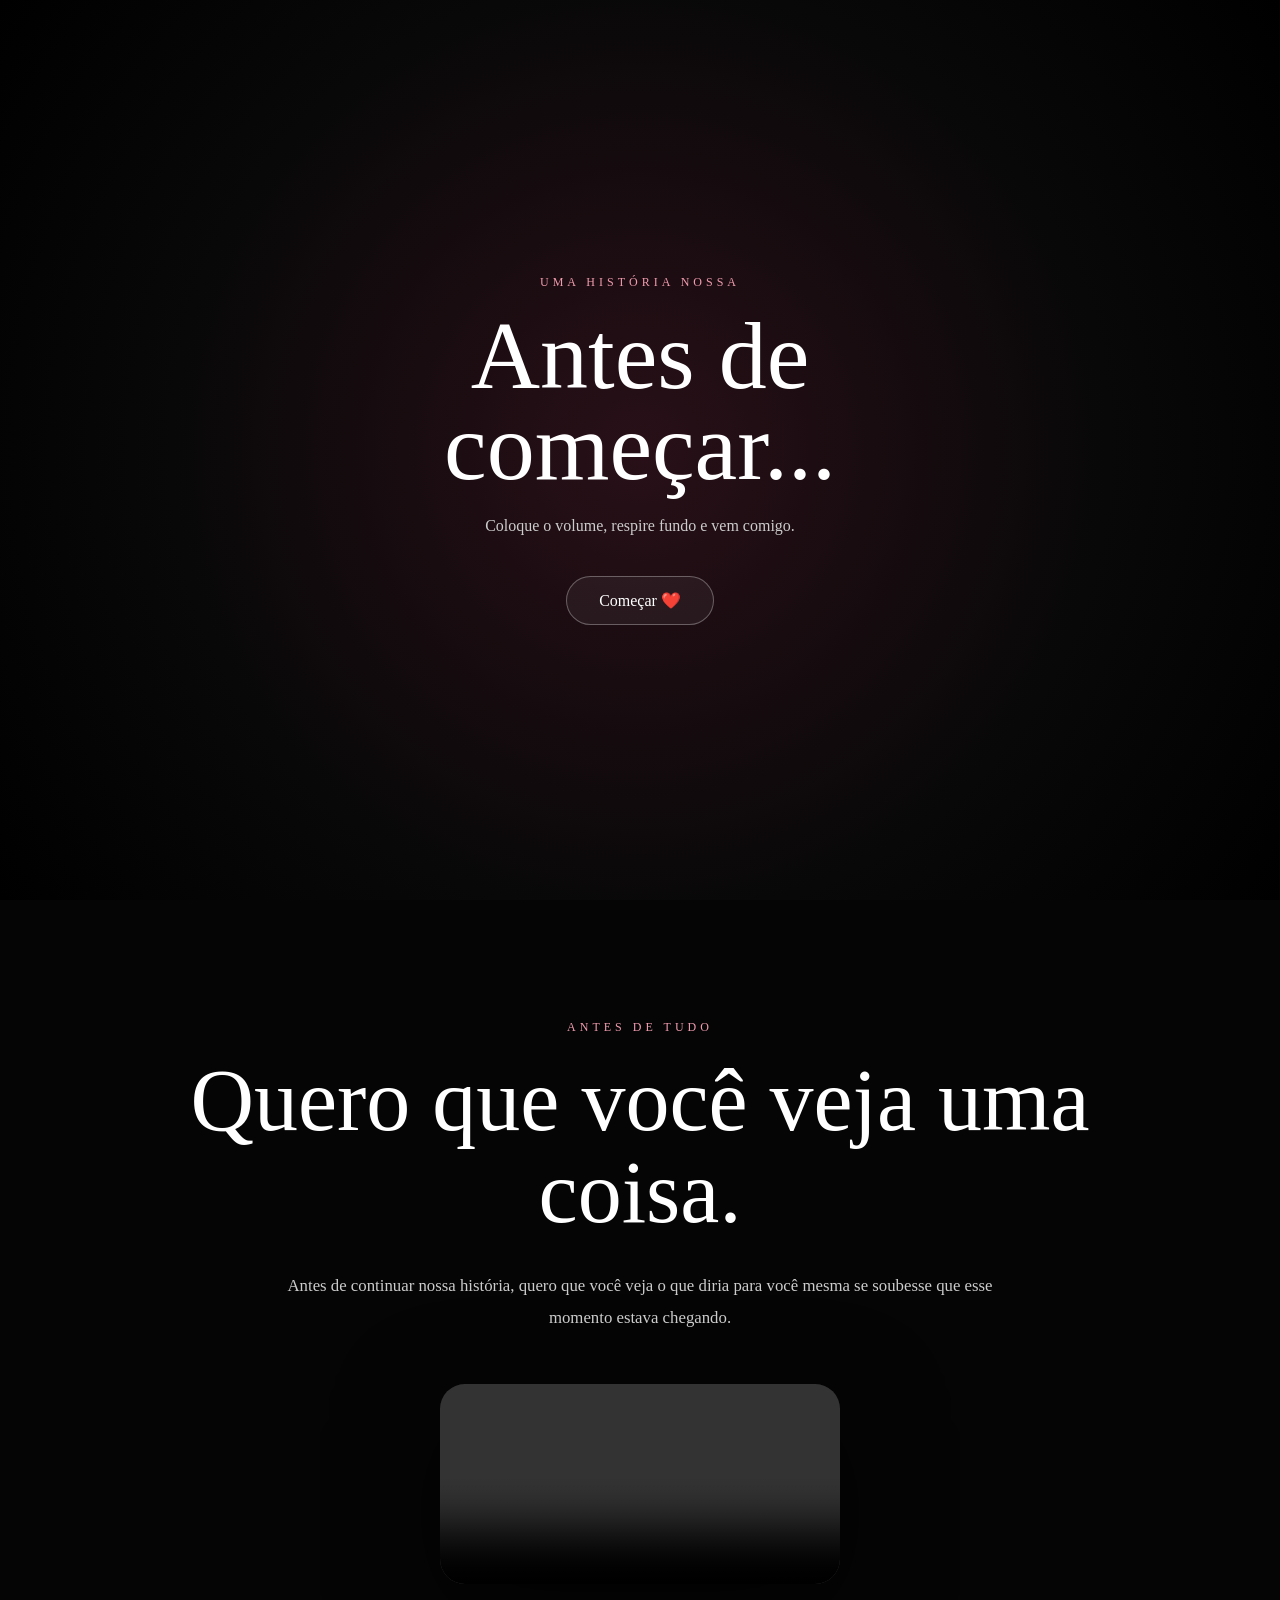
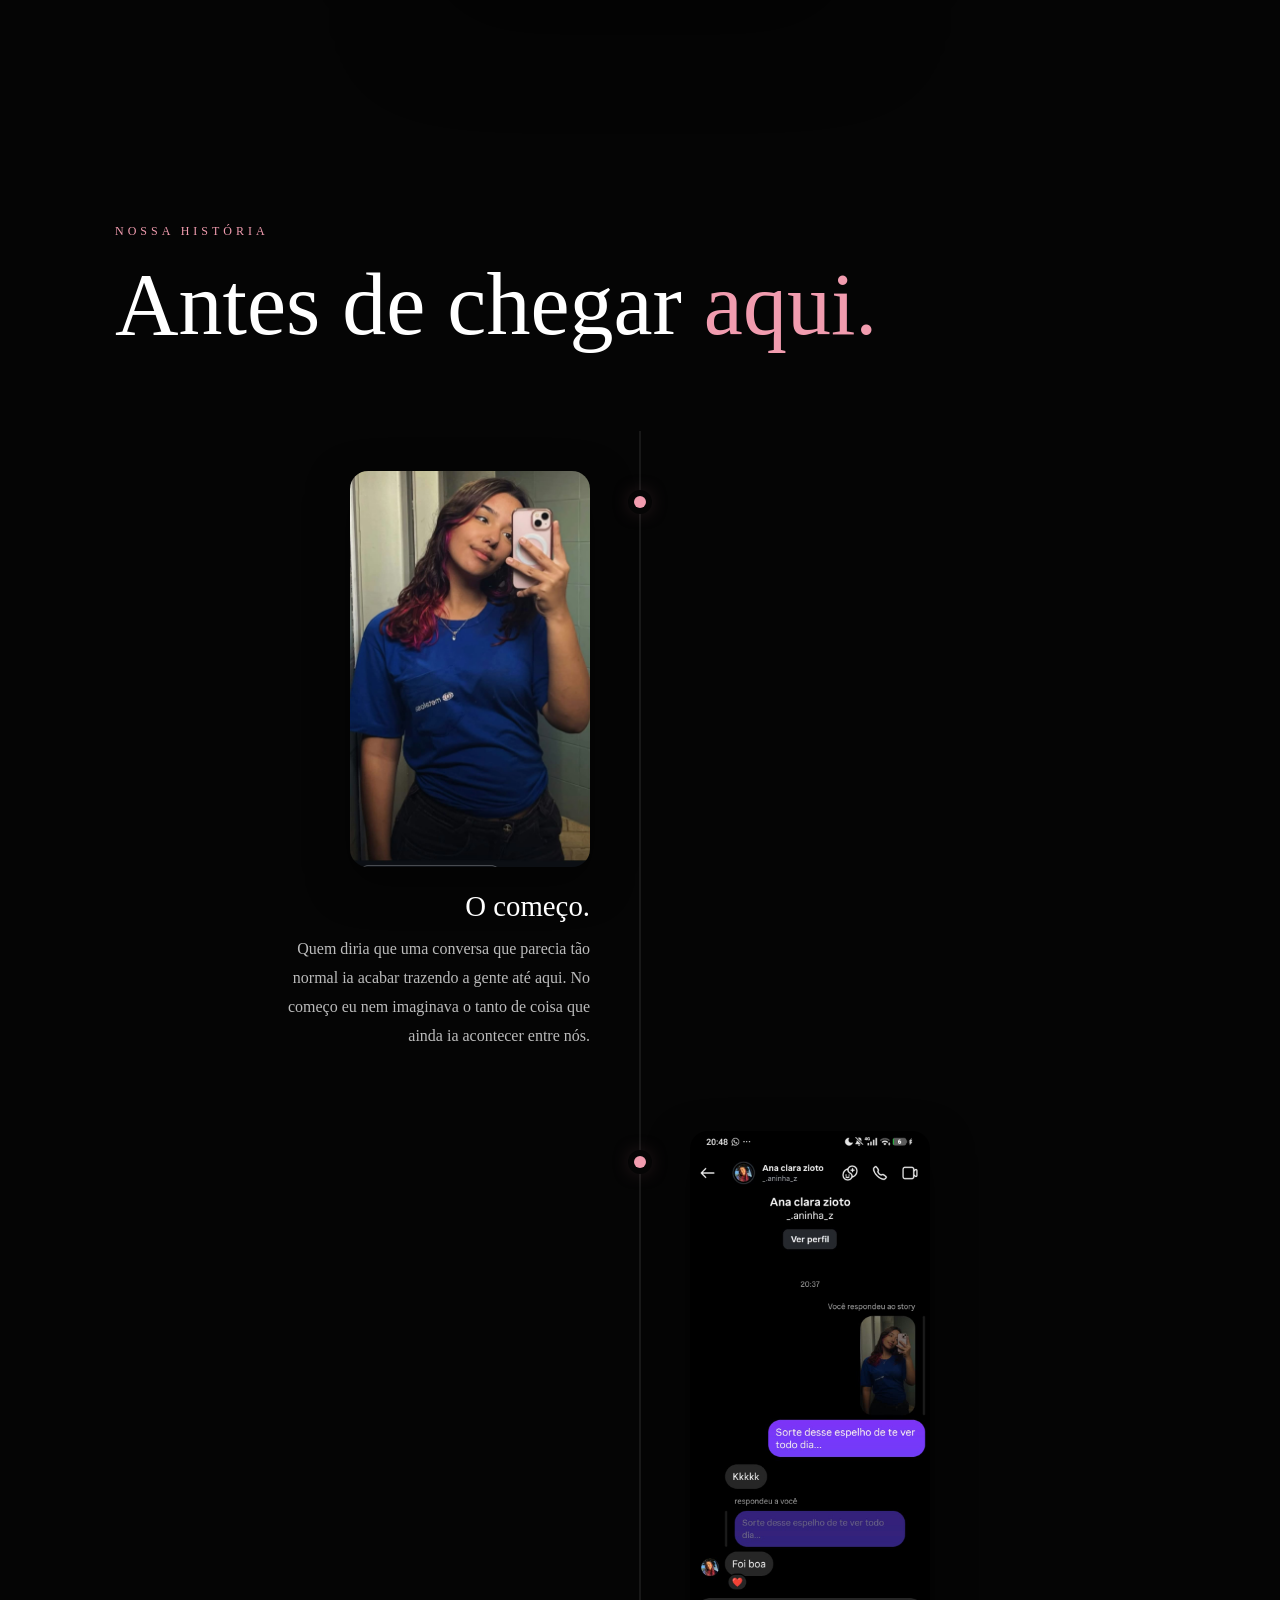
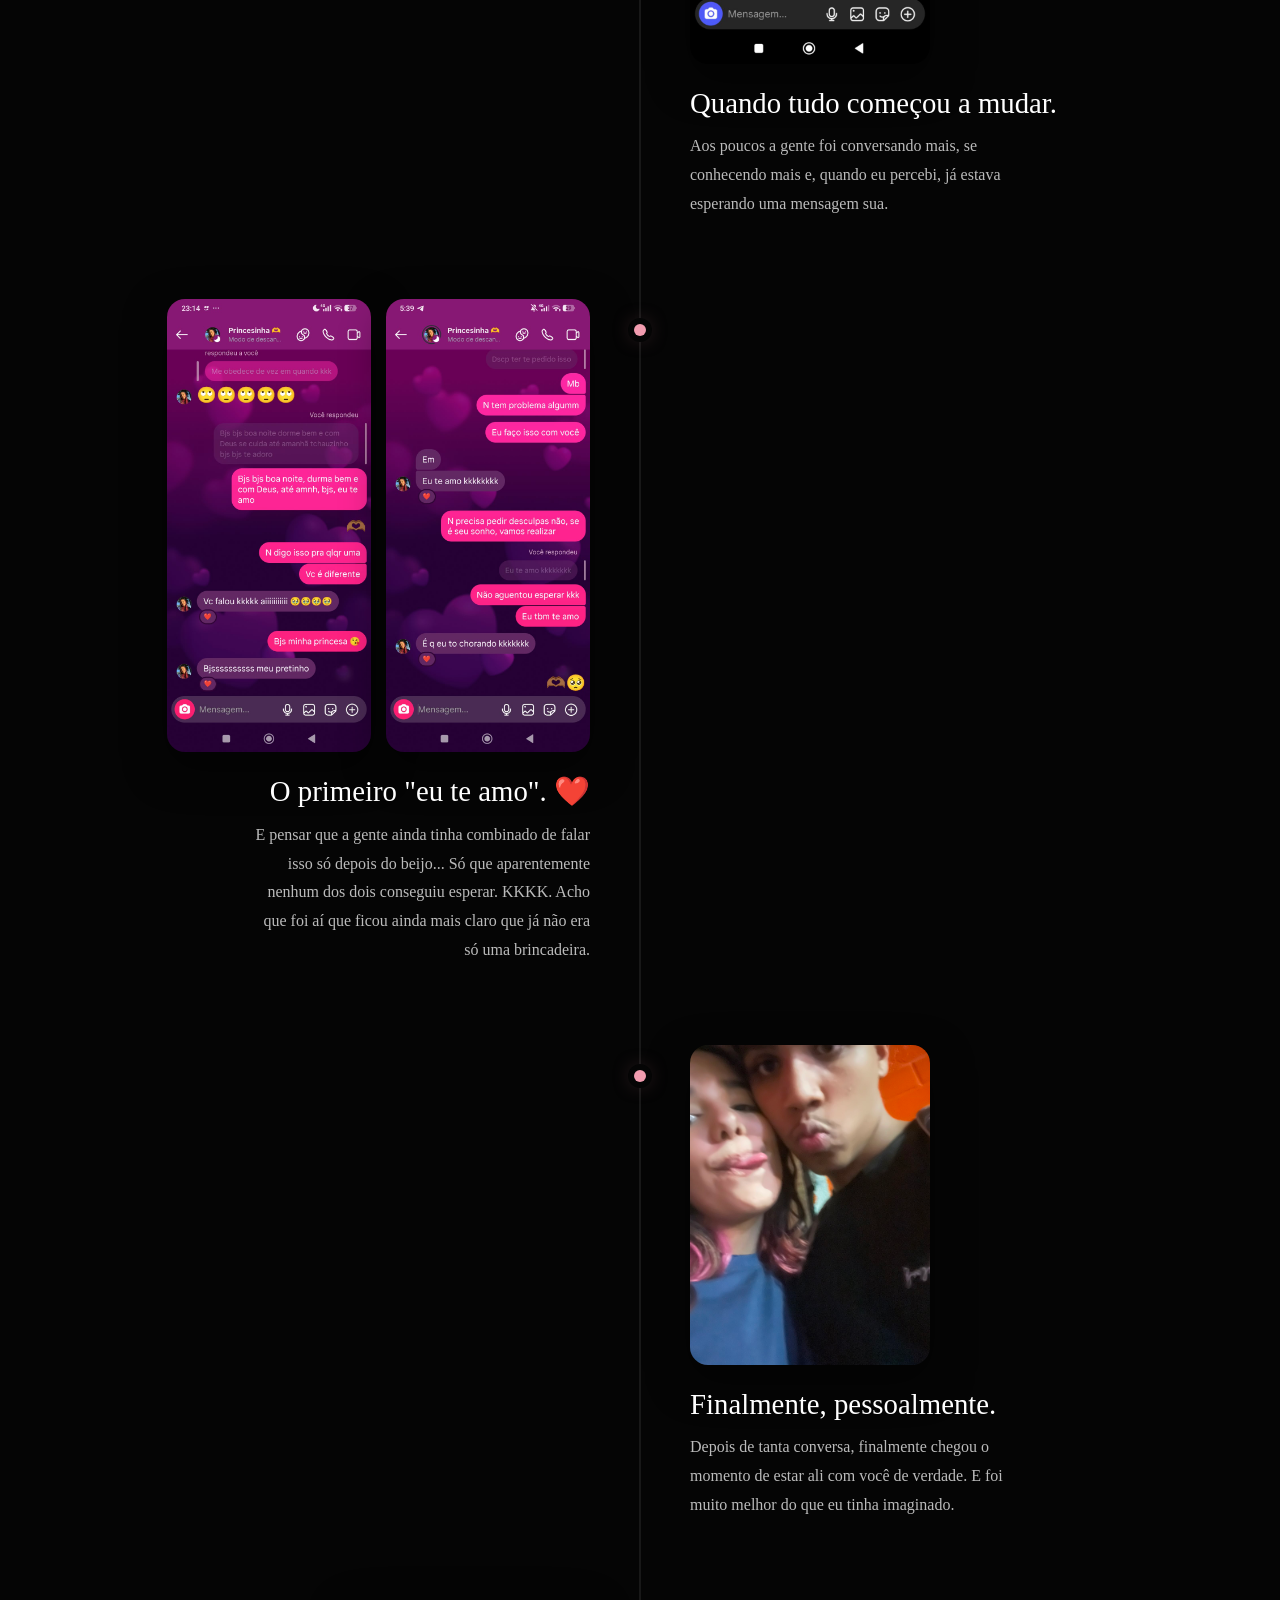
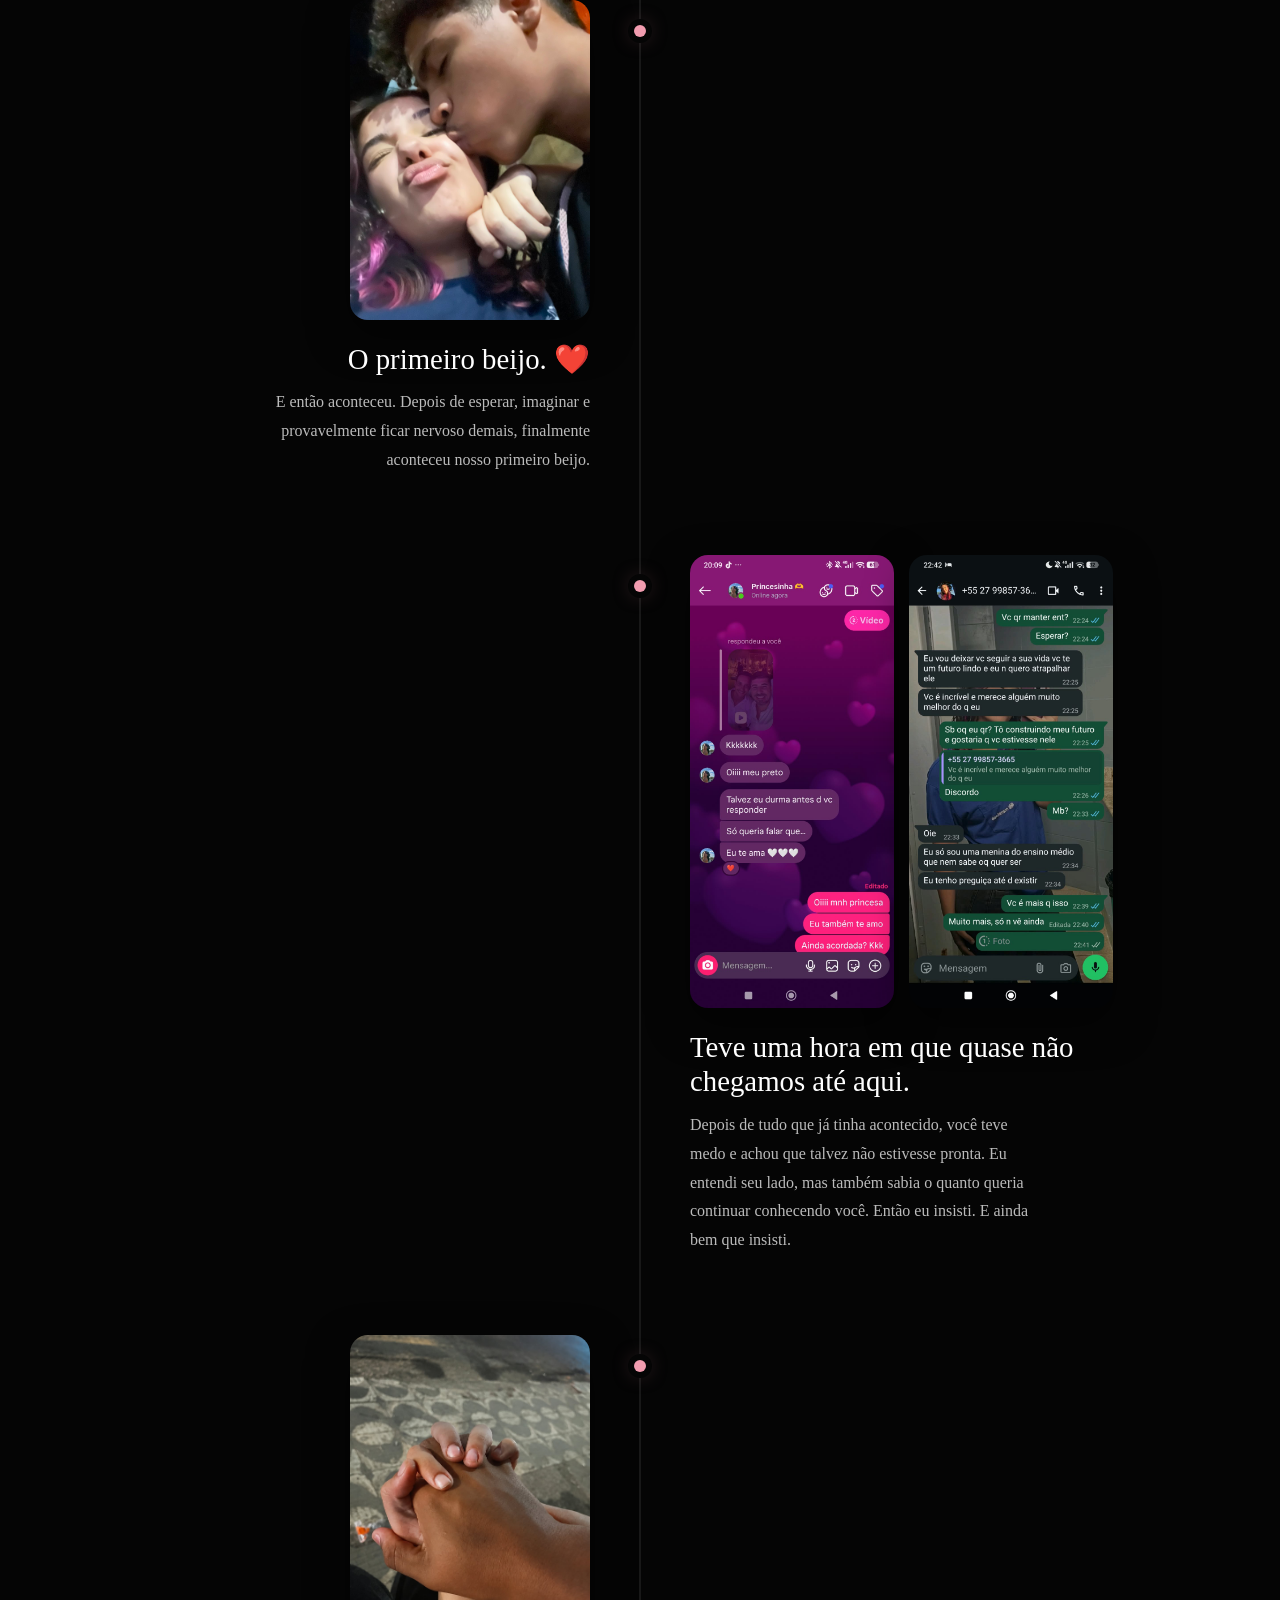
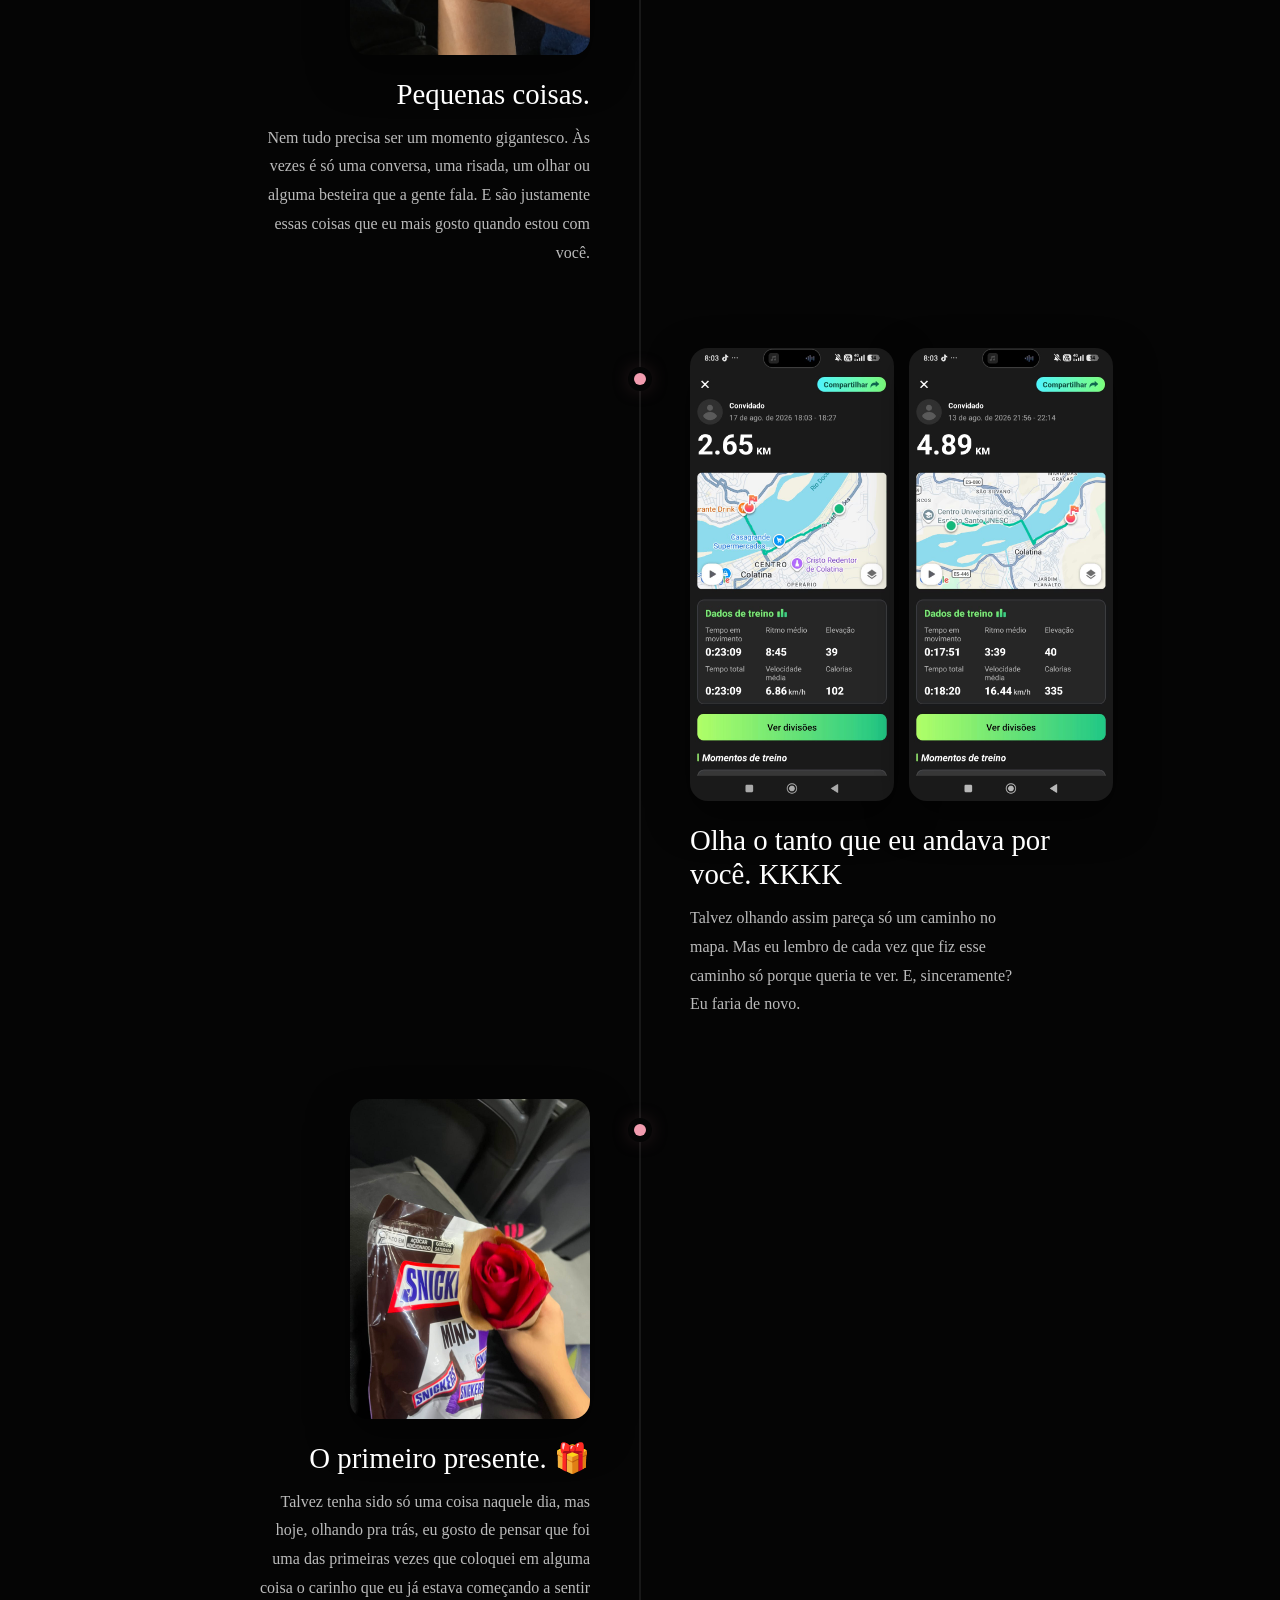
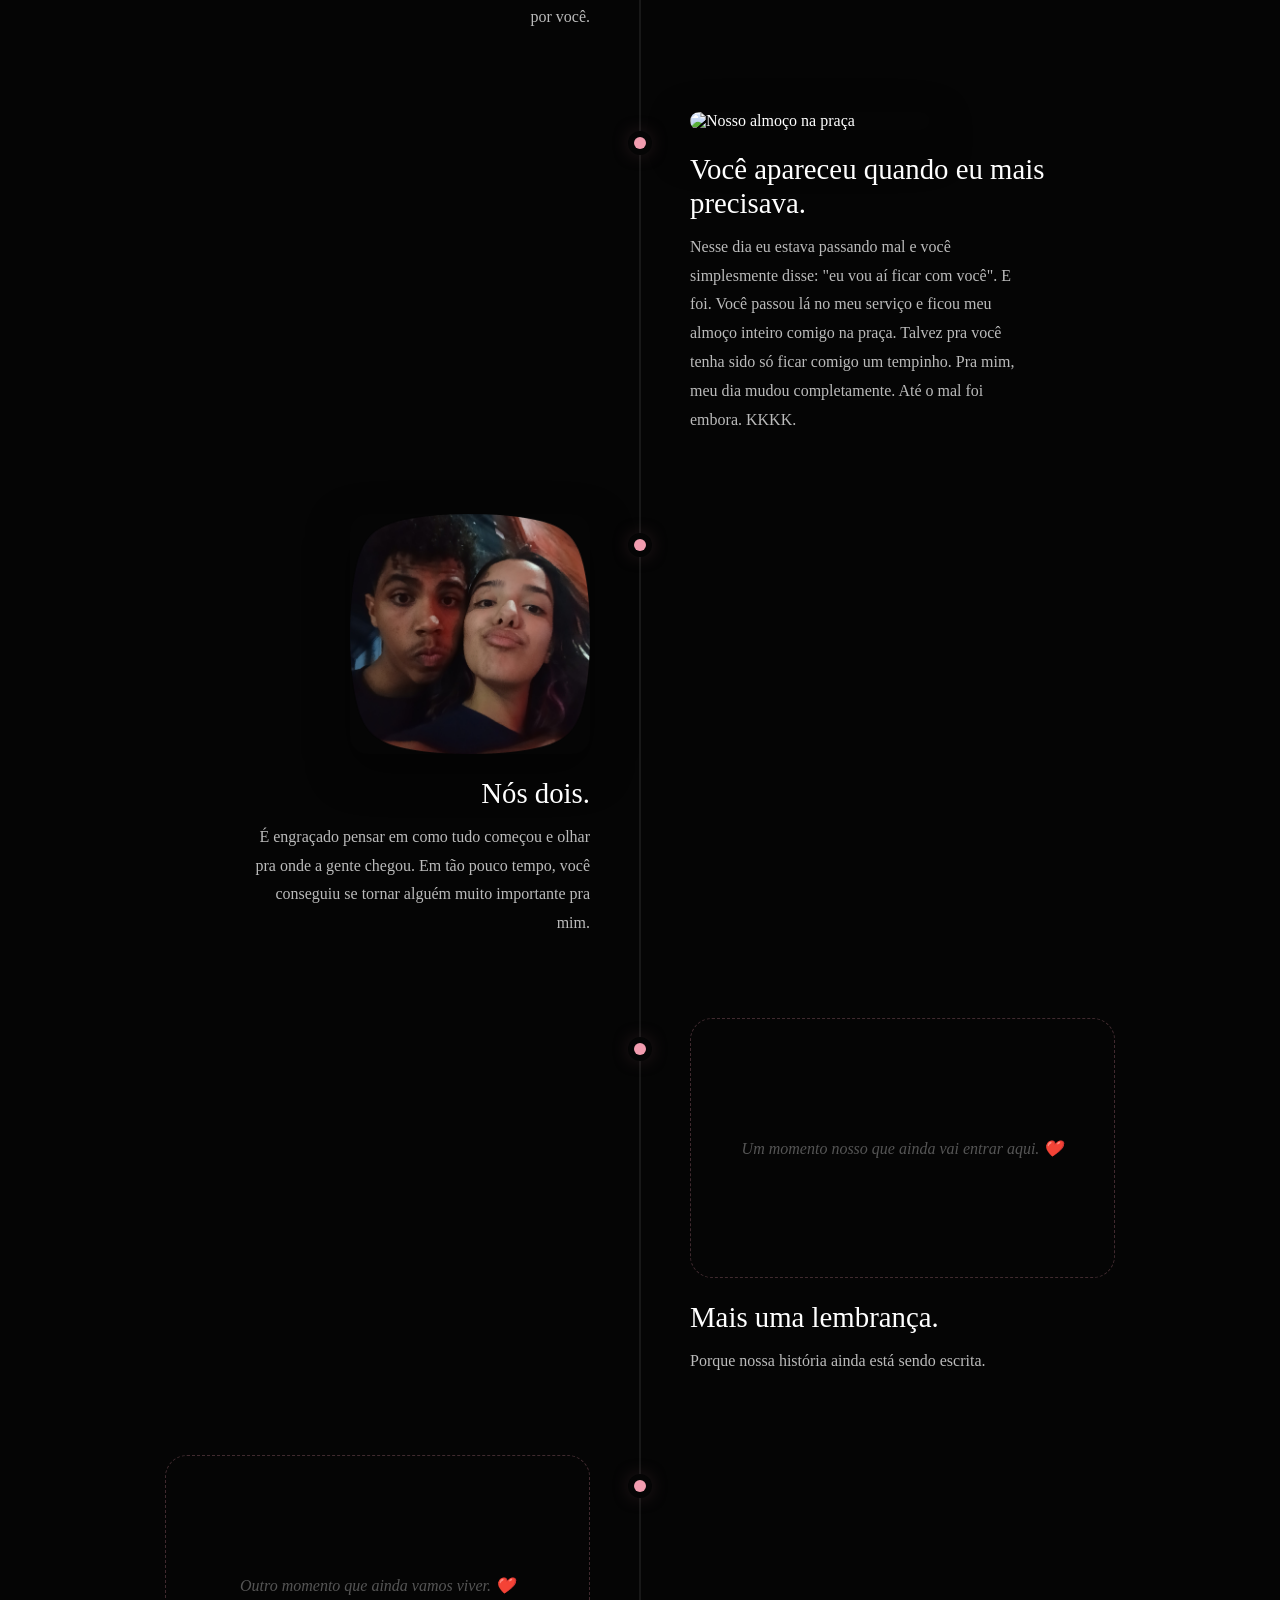
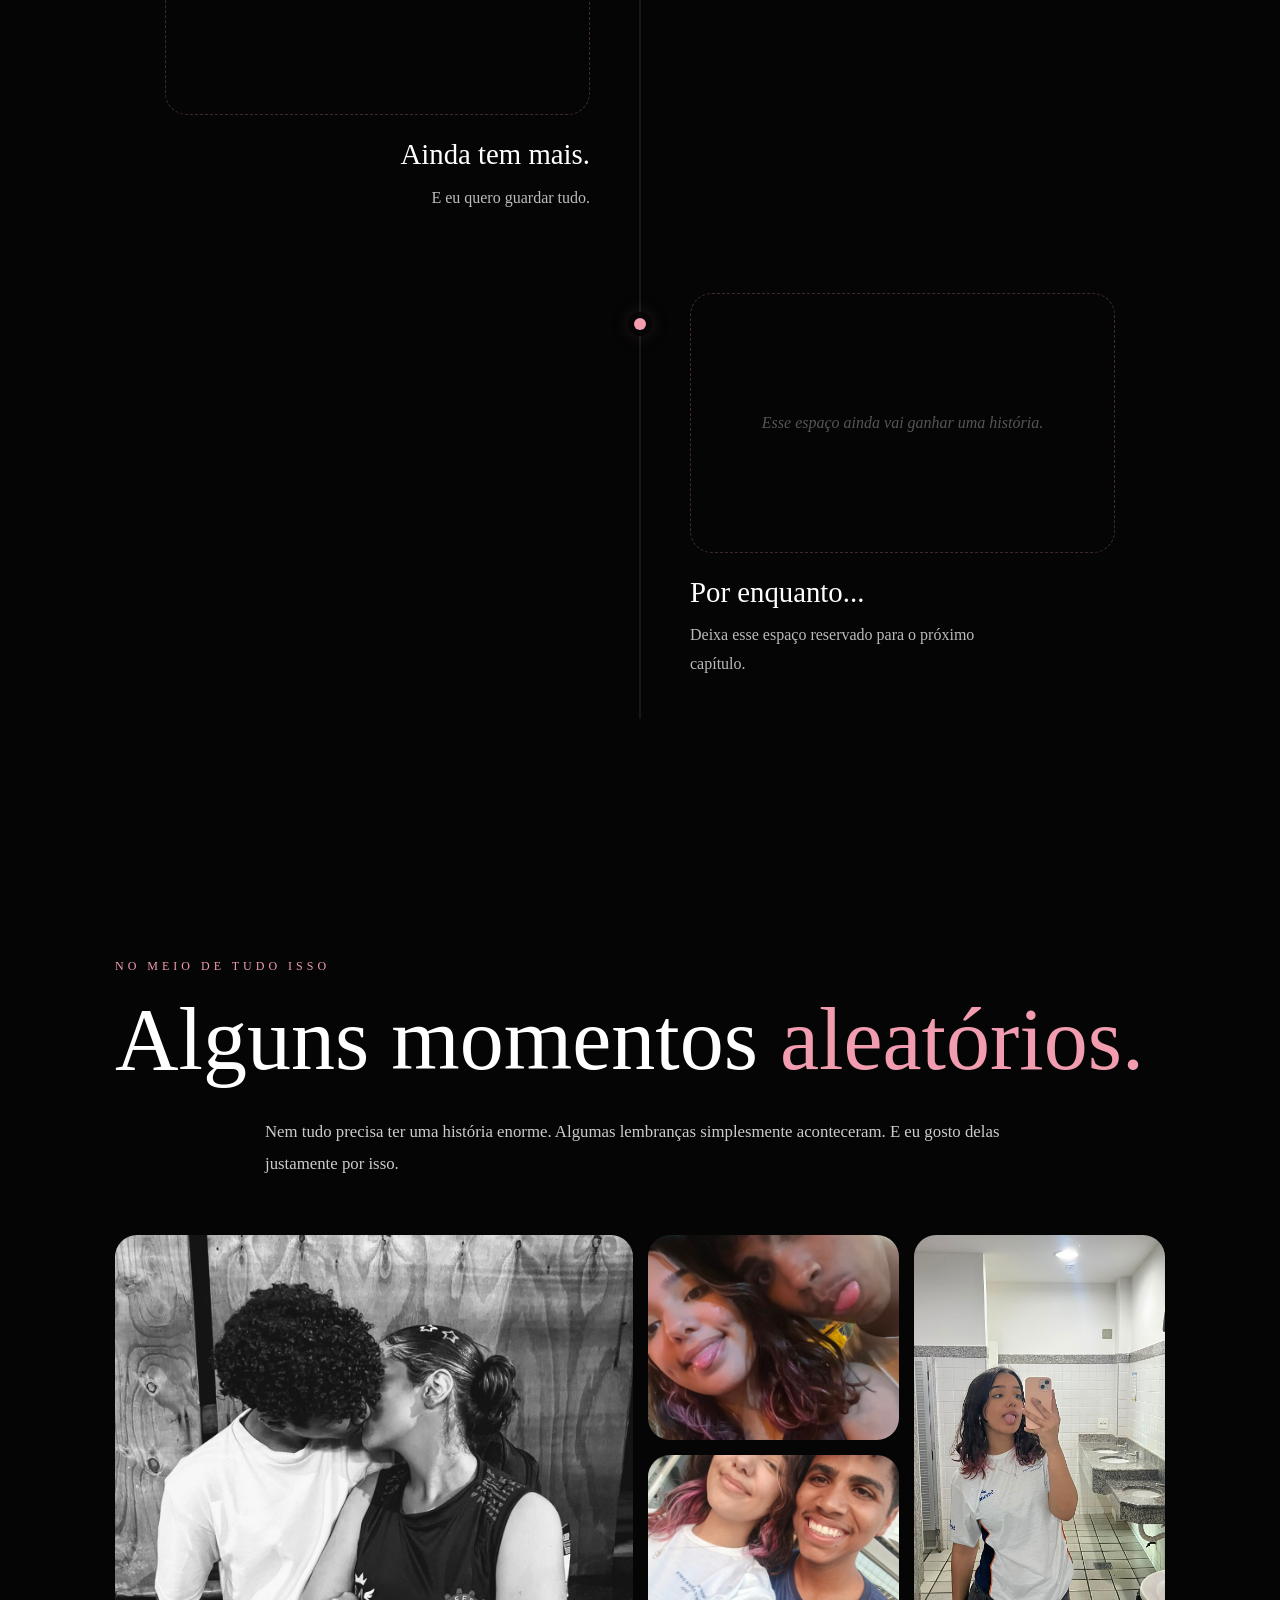
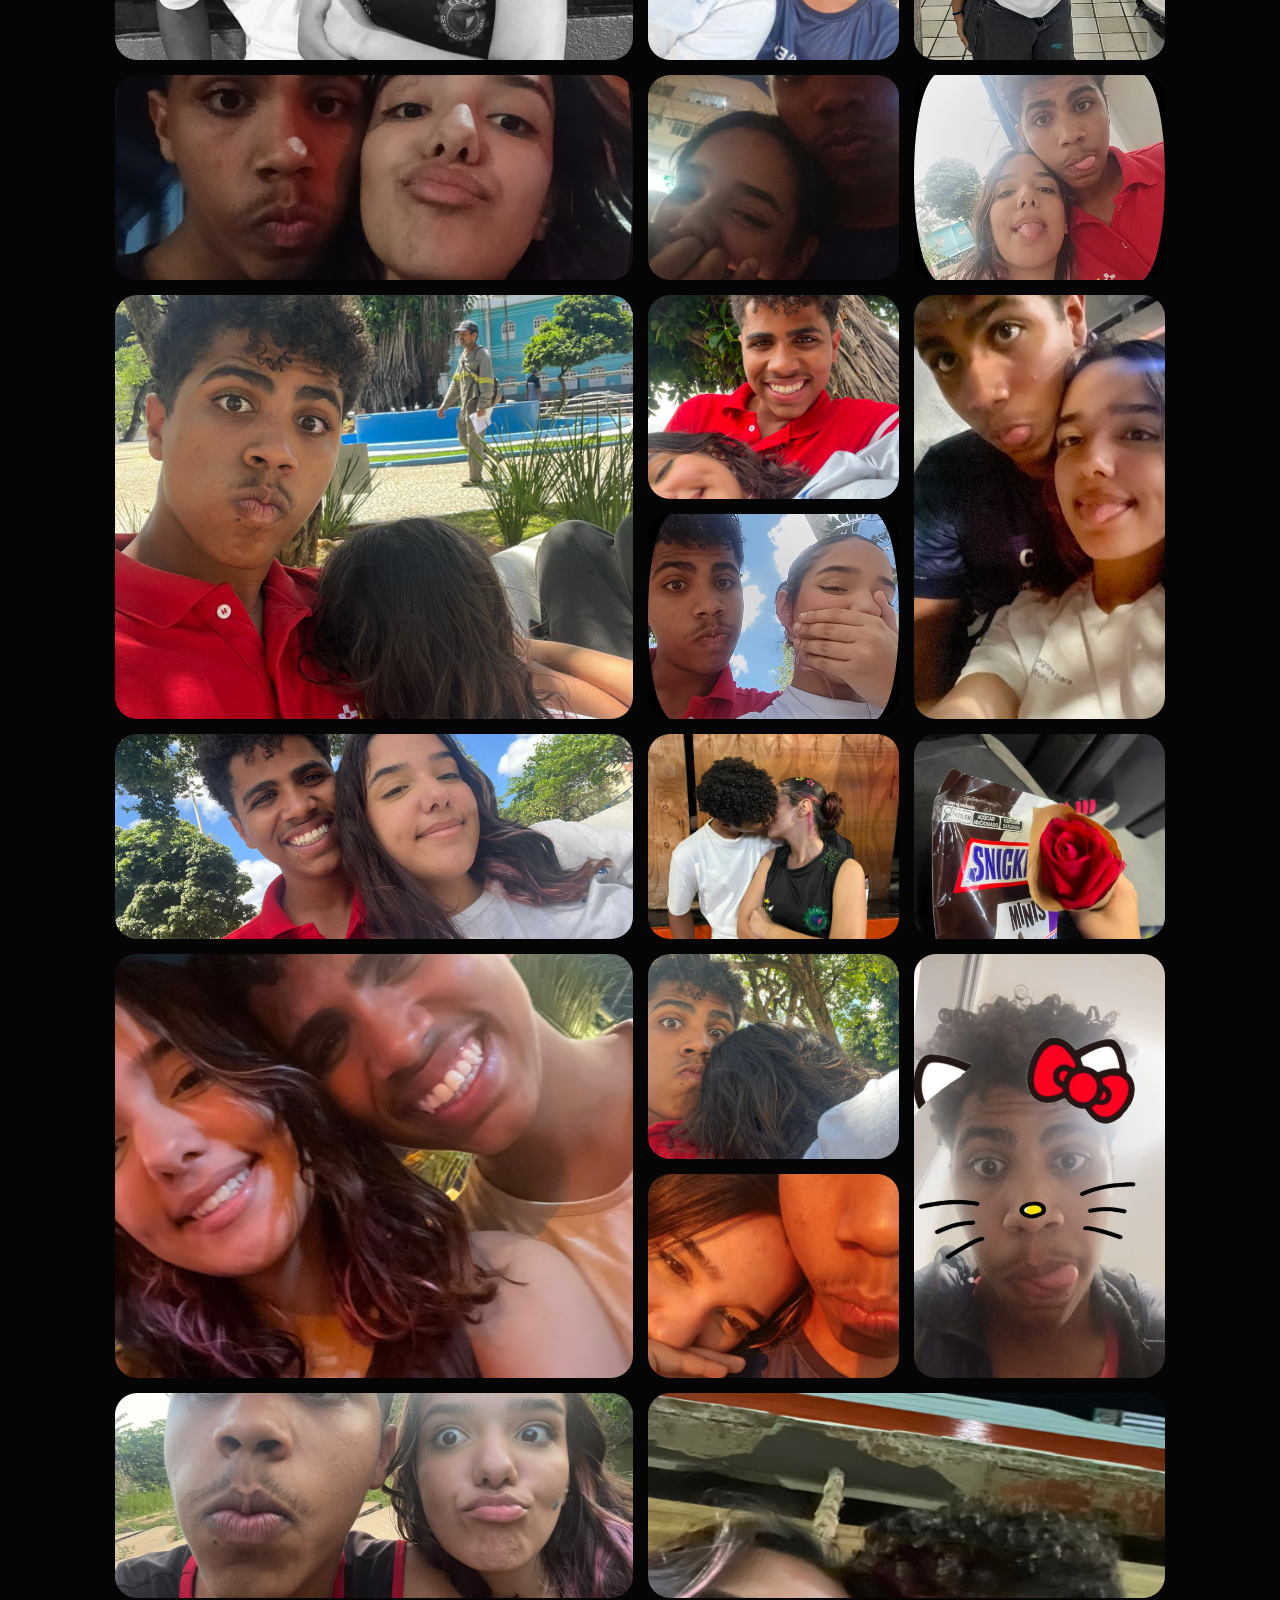
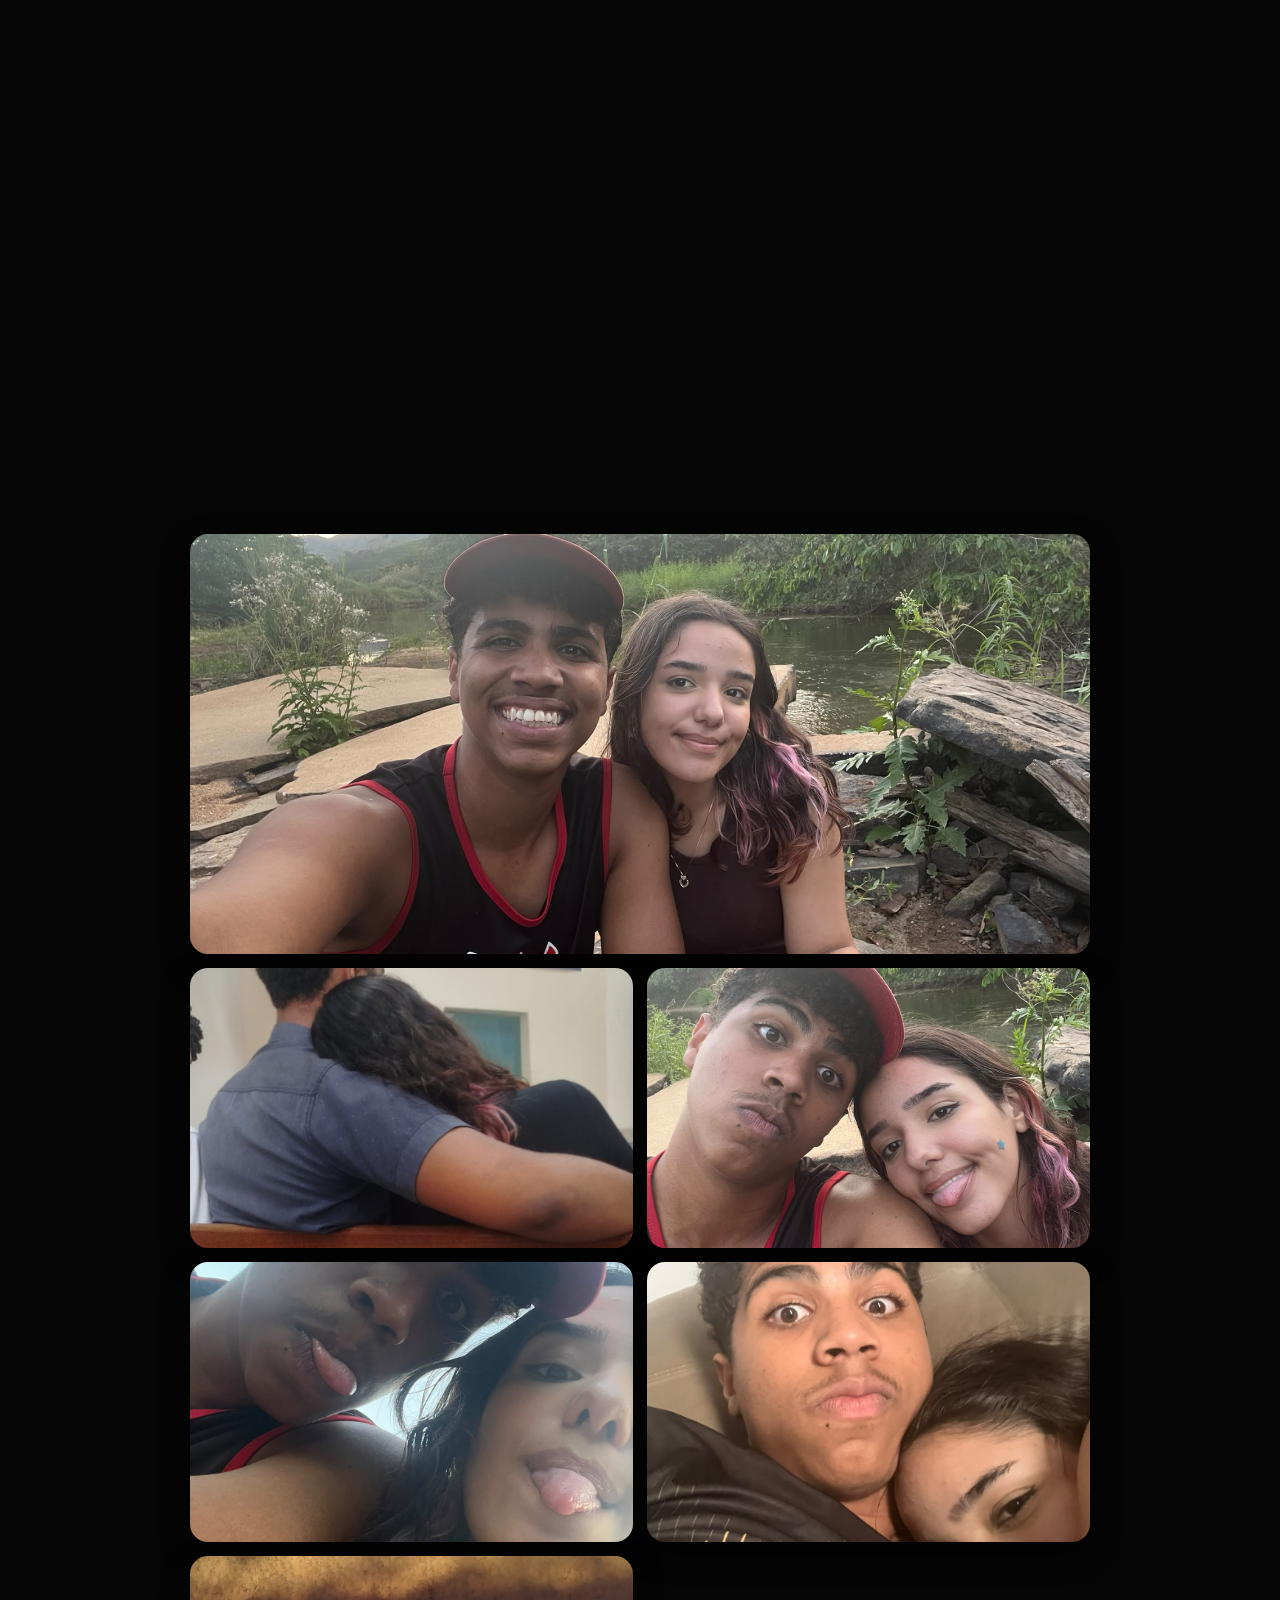
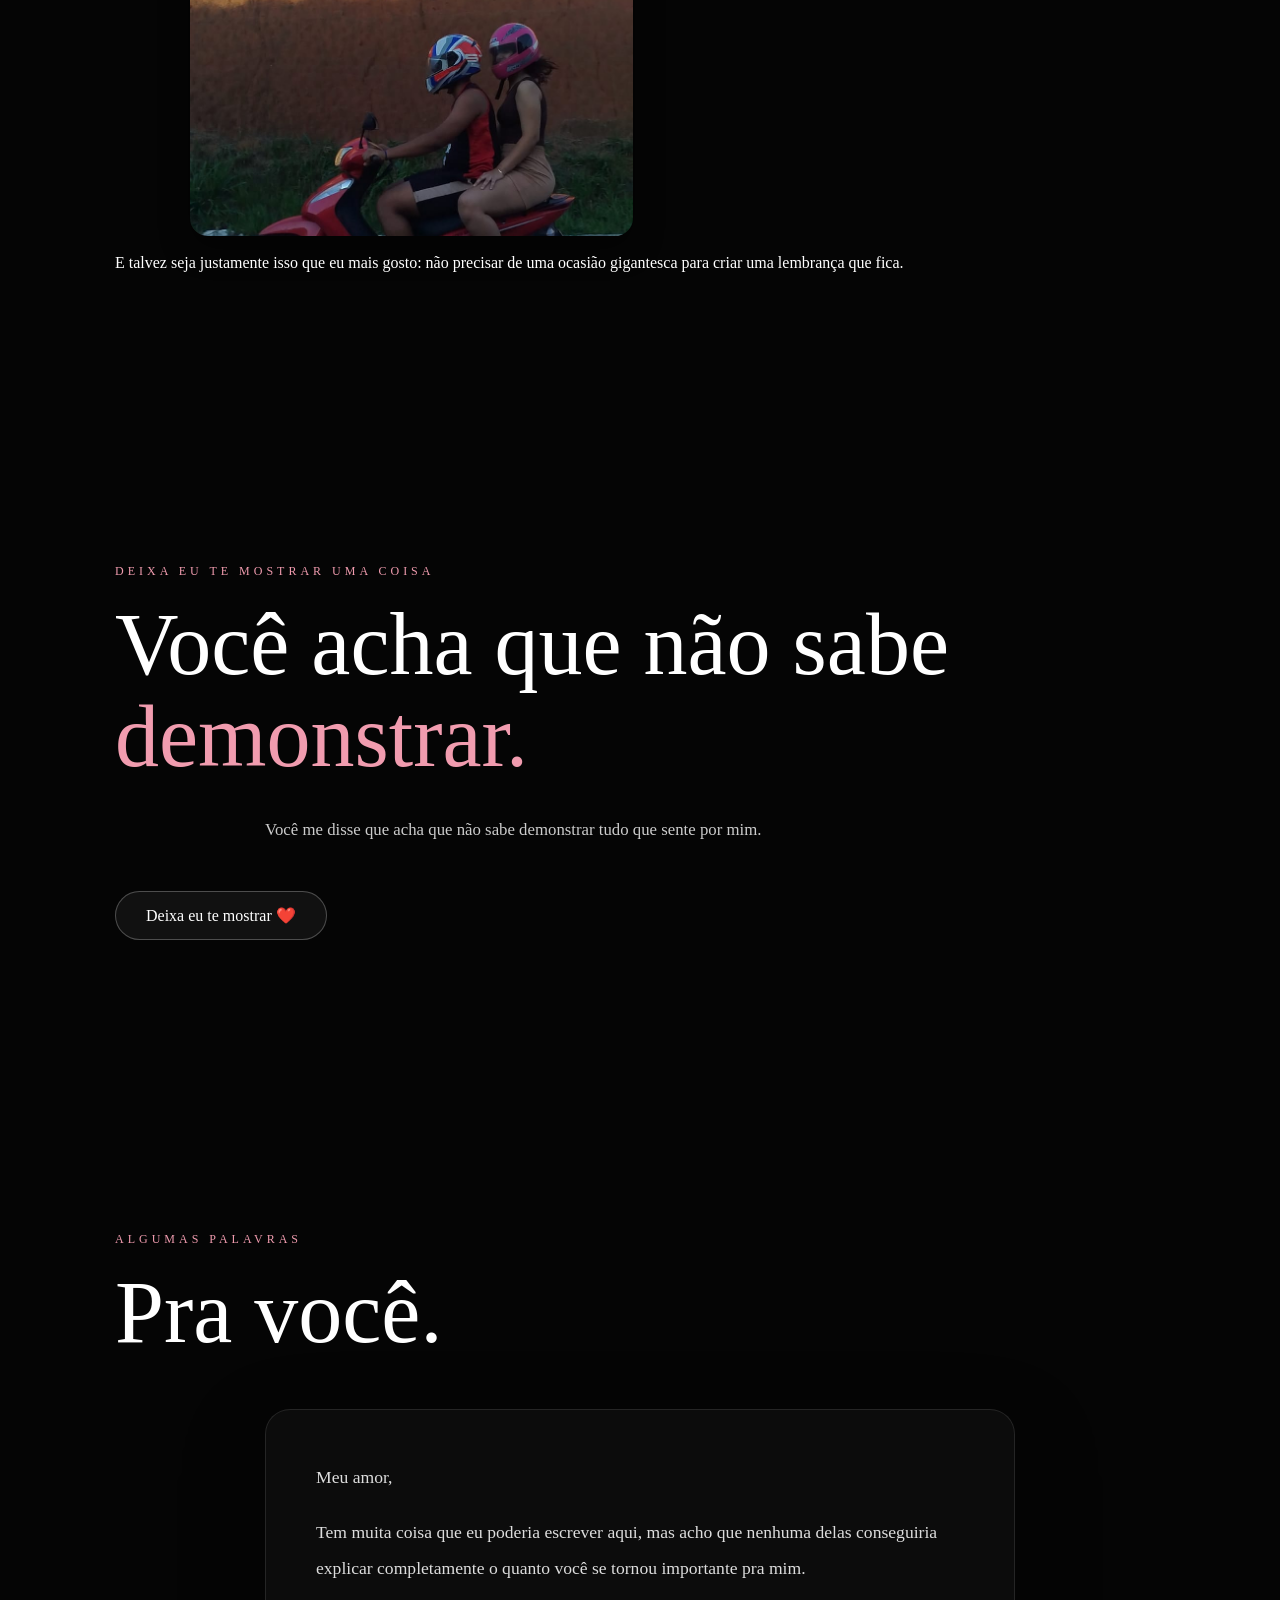
==== commit 2c42a269: "ajustes" ====
--- a/Projeto.html
+++ b/Projeto.html
@@ -719,7 +719,7 @@
             <div class="moment">
             
                 <img
-                    src="assets/momentos/careta.jpeg"
+                    src="assets/momentos/dormindo2.jpeg"
                     alt="Um momento nosso"
                 >
             
@@ -758,18 +758,17 @@
             
             </div>
 
-        </div>
-
-        <!-- 20 -->
-            <div class="moment">
-
-                <img
-                    src="assets/momentos/dormindo2.jpeg"
-                    alt="Um momento nosso"
-                >
-
-            </div>
-
+
+            <!-- 20 -->
+            <div class="moment moment-wide" class="careta">
+
+                <img
+                    src="assets/momentos/careta.jpeg"
+                    alt="Um momento nosso"
+                >
+
+            </div>
+        </div>                
 
         <p class="moments-footer reveal">
             E ainda tem muita memória que nem cabe aqui. ❤️
@@ -799,11 +798,13 @@
                 <h2>
                     Um sábado nosso.
                 </h2>
+                <br>
 
                 <p class="section-text">
                     Um daqueles dias que talvez pareçam simples,
                     mas que eu sei que vou lembrar por muito tempo.
                 </p>
+                <br>
 
             </div>
 
@@ -842,8 +843,8 @@
 
             </div>
 
-
-            <p class="sunset-text reveal">
+            <br>
+            <p class="sunset-text reveal" style align="left">
                 E talvez seja justamente isso que eu mais gosto:
                 não precisar de uma ocasião gigantesca para criar
                 uma lembrança que fica.
--- a/css/style.css
+++ b/css/style.css
@@ -1,6 +1,6 @@
-/* =========================
+/* =========================================================
    RESET
-========================= */
+========================================================= */
 
 * {
     margin: 0;
@@ -10,6 +10,12 @@
 
 html {
     scroll-behavior: smooth;
+    scrollbar-width: none;
+}
+
+html::-webkit-scrollbar,
+body::-webkit-scrollbar {
+    display: none;
 }
 
 body {
@@ -26,16 +32,23 @@
 
 button {
     font: inherit;
-}
-
-
-/* =========================
+    -webkit-tap-highlight-color: transparent;
+    touch-action: manipulation;
+}
+
+video {
+    display: block;
+    max-width: 100%;
+}
+
+body.intro-active {
+    overflow: hidden;
+}
+
+
+/* =========================================================
    INTRO
-========================= */
-
-/* =========================
-   INTRO
-========================= */
+========================================================= */
 
 #intro {
     position: fixed;
@@ -44,22 +57,25 @@
 
     width: 100%;
     height: 100dvh;
+    min-height: 100svh;
 
     display: flex;
     align-items: center;
     justify-content: center;
 
-    padding: 25px;
+    padding:
+        clamp(20px, 5vw, 40px)
+        clamp(20px, 6vw, 50px);
+
     text-align: center;
-
     overflow: hidden;
 
     background:
         radial-gradient(
-            circle,
-            #291018,
+            circle at center,
+            #291018 0%,
             #080808 60%,
-            #000
+            #000 100%
         );
 
     transition:
@@ -72,96 +88,88 @@
     visibility: hidden;
 }
 
-/* Bloqueia a página enquanto a tela inicial estiver aberta */
-body.intro-active {
-    overflow: hidden;
-}
-
 .intro-content {
-    width: 100%;
-    max-width: 650px;
+    width: min(650px, 100%);
 }
 
 .eyebrow {
-    margin-bottom: 20px;
+    margin-bottom: clamp(15px, 3vw, 20px);
 
     color: #f19caf;
 
-    font-size: .75rem;
-    letter-spacing: 4px;
-
+    font-size: clamp(.65rem, 1.5vw, .75rem);
+    letter-spacing: clamp(2px, .6vw, 4px);
     text-transform: uppercase;
 }
 
 .intro-content h1 {
-    margin-bottom: 20px;
-
-    font-size:
-        clamp(3rem, 10vw, 6rem);
-
+    margin-bottom: clamp(15px, 3vw, 20px);
+
+    font-size: clamp(2.7rem, 10vw, 6rem);
     font-weight: normal;
+    line-height: .95;
 }
 
 .intro-content p {
-    margin-bottom: 35px;
+    max-width: 550px;
+    margin: 0 auto clamp(25px, 6vw, 35px);
 
     color: #ccc;
 
+    font-size: clamp(.95rem, 2vw, 1rem);
     line-height: 1.8;
 }
 
 #startBtn {
-    padding: 15px 32px;
+    min-height: 48px;
+
+    padding:
+        14px clamp(24px, 5vw, 32px);
 
     color: #fff;
 
-    background:
-        rgba(255, 255, 255, .05);
-
-    border:
-        1px solid
-        rgba(255, 255, 255, .3);
-
+    background: rgba(255, 255, 255, .05);
+
+    border: 1px solid rgba(255, 255, 255, .3);
     border-radius: 999px;
 
     cursor: pointer;
 
-    transition: .4s ease;
-}
-
-#startBtn:hover {
-    background: #fff;
-    color: #000;
-
-    transform: scale(1.06);
-}
-
-
-/* =========================
-   MÚSICA
-========================= */
+    transition:
+        background .4s ease,
+        color .4s ease,
+        transform .4s ease;
+}
+
+@media (hover: hover) {
+    #startBtn:hover {
+        background: #fff;
+        color: #000;
+        transform: scale(1.06);
+    }
+}
+
+
+/* =========================================================
+   MUSIC
+========================================================= */
 
 #musicControl {
     position: fixed;
 
-    right: 18px;
-    bottom: 18px;
+    right: calc(18px + env(safe-area-inset-right));
+    bottom: calc(18px + env(safe-area-inset-bottom));
 
     z-index: 5000;
 
     width: 45px;
     height: 45px;
 
-    border:
-        1px solid
-        rgba(255, 255, 255, .25);
-
+    border: 1px solid rgba(255, 255, 255, .25);
     border-radius: 50%;
 
     color: #fff;
-
-    background:
-        rgba(0, 0, 0, .65);
+    background: rgba(0, 0, 0, .65);
 
     cursor: pointer;
 
@@ -170,9 +178,9 @@
 }
 
 
-/* =========================
-   GERAL
-========================= */
+/* =========================================================
+   SEÇÕES / CONTAINERS
+========================================================= */
 
 section {
     min-height: 80vh;
@@ -181,7 +189,9 @@
     align-items: center;
     justify-content: center;
 
-    padding: 120px 20px;
+    padding:
+        clamp(80px, 10vw, 120px)
+        clamp(20px, 5vw, 40px);
 }
 
 section > .container {
@@ -191,26 +201,26 @@
 
 .container {
     width: min(1050px, 100%);
+    min-width: 0;
+    margin-inline: auto;
 }
 
 .section-title {
-    margin-bottom: 30px;
-
-    font-size:
-        clamp(2.8rem, 8vw, 5.5rem);
-
+    margin-bottom: clamp(22px, 4vw, 30px);
+
+    font-size: clamp(2.5rem, 8vw, 5.5rem);
     font-weight: normal;
     line-height: 1.05;
 }
 
 .section-text {
-    max-width: 750px;
-    margin: auto;
+    width: min(750px, 100%);
+    margin-inline: auto;
 
     color: #ccc;
 
+    font-size: clamp(.95rem, 2vw, 1.05rem);
     line-height: 1.9;
-    font-size: 1.05rem;
 }
 
 .accent {
@@ -218,13 +228,12 @@
 }
 
 
-/* =========================
+/* =========================================================
    REVEAL
-========================= */
+========================================================= */
 
 .reveal {
     opacity: 0;
-
     transform: translateY(60px);
 
     transition:
@@ -234,22 +243,21 @@
 
 .reveal.visible {
     opacity: 1;
-
     transform: translateY(0);
 }
 
 
-/* =========================
+/* =========================================================
    HERO
-========================= */
+========================================================= */
 
 .hero {
     position: relative;
 
     min-height: 100svh;
+    height: 100svh;
 
     text-align: center;
-
     overflow: hidden;
 }
 
@@ -258,6 +266,8 @@
 
     position: absolute;
     inset: 0;
+
+    z-index: 1;
 
     background:
         linear-gradient(
@@ -266,15 +276,13 @@
             rgba(0, 0, 0, .55),
             #050505
         );
-
-    z-index: 1;
 }
 
 .hero-image {
     position: absolute;
 
     width: min(82vw, 620px);
-    height: 72vh;
+    height: min(72svh, 760px);
 
     object-fit: cover;
 
@@ -289,38 +297,37 @@
     filter: brightness(.72);
 
     box-shadow:
-        0 30px 100px
-        rgba(0, 0, 0, .8);
+        0 30px 100px rgba(0, 0, 0, .8);
 }
 
 .hero-content {
     position: relative;
-
     z-index: 2;
 
-    margin-top: 55vh;
+    width: min(900px, 100%);
+
+    margin-top: 55svh;
 }
 
 .hero h1 {
-    font-size:
-        clamp(3.5rem, 12vw, 7rem);
-
+    font-size: clamp(3.2rem, 12vw, 7rem);
     font-weight: normal;
     line-height: .9;
 }
 
 .hero p {
-    margin-top: 20px;
+    margin-top: clamp(15px, 3vw, 20px);
 
     color: #ddd;
 
+    font-size: clamp(.95rem, 2vw, 1.05rem);
     font-style: italic;
 }
 
 
-/* =========================
+/* =========================================================
    VÍDEOS
-========================= */
+========================================================= */
 
 .video-section {
     text-align: center;
@@ -329,36 +336,37 @@
 .video-frame {
     width: min(400px, 100%);
 
-    margin: 50px auto 0;
+    margin: clamp(35px, 6vw, 50px) auto 0;
 
     overflow: hidden;
 
-    border-radius: 25px;
+    border-radius: clamp(18px, 3vw, 25px);
 
     background: #111;
 
     box-shadow:
-        0 30px 100px
-        rgba(0, 0, 0, .6);
-}
-
-video {
-    display: block;
-
+        0 30px 100px rgba(0, 0, 0, .6);
+}
+
+.video-frame video {
     width: 100%;
-}
-
-
-/* =========================
+    height: auto;
+    max-height: 75svh;
+
+    object-fit: contain;
+}
+
+
+/* =========================================================
    TIMELINE
-========================= */
+========================================================= */
 
 .timeline {
     position: relative;
 
     width: 100%;
 
-    margin-top: 80px;
+    margin-top: clamp(50px, 8vw, 80px);
 }
 
 .timeline::before {
@@ -368,13 +376,11 @@
 
     top: 0;
     bottom: 0;
-
     left: 50%;
 
     width: 1px;
 
-    background:
-        rgba(255, 255, 255, .16);
+    background: rgba(255, 255, 255, .16);
 
     transform: translateX(-50%);
 }
@@ -384,18 +390,18 @@
 
     width: 50%;
 
-    padding: 40px 50px;
+    padding:
+        clamp(30px, 4vw, 40px)
+        clamp(30px, 5vw, 50px);
 }
 
 .timeline-item:nth-child(odd) {
     margin-right: auto;
-
     text-align: right;
 }
 
 .timeline-item:nth-child(even) {
     margin-left: 50%;
-
     text-align: left;
 }
 
@@ -415,8 +421,7 @@
 
     box-shadow:
         0 0 0 6px #050505,
-        0 0 20px
-        rgba(241, 156, 175, .5);
+        0 0 20px rgba(241, 156, 175, .5);
 }
 
 .timeline-item:nth-child(odd)::after {
@@ -428,9 +433,7 @@
 }
 
 .timeline-item > img {
-    width: 100%;
-
-    max-width: 240px;
+    width: min(100%, 240px);
 
     height: auto;
 
@@ -439,8 +442,7 @@
     cursor: zoom-in;
 
     box-shadow:
-        0 15px 40px
-        rgba(0, 0, 0, .5);
+        0 15px 40px rgba(0, 0, 0, .5);
 
     transition:
         transform .5s ease,
@@ -455,26 +457,28 @@
     margin-right: auto;
 }
 
-.timeline-item > img:hover {
-    transform: scale(1.04);
-
-    filter: brightness(1.08);
+@media (hover: hover) {
+    .timeline-item > img:hover {
+        transform: scale(1.04);
+        filter: brightness(1.08);
+    }
 }
 
 .timeline-item h3 {
     margin-top: 22px;
     margin-bottom: 12px;
 
-    font-size: 1.8rem;
-
+    font-size: clamp(1.4rem, 3vw, 1.8rem);
     font-weight: normal;
+    line-height: 1.2;
 }
 
 .timeline-item p {
-    max-width: 340px;
+    width: min(340px, 100%);
 
     color: #bbb;
 
+    font-size: clamp(.92rem, 1.8vw, 1rem);
     line-height: 1.8;
 }
 
@@ -483,61 +487,56 @@
 }
 
 
-/* =========================
-   PRINTS
-========================= */
+/* =========================================================
+   PRINTS DA TIMELINE
+========================================================= */
 
 .conversation-prints,
 .love-messages,
 .route-prints {
     display: flex;
-
-    gap: 15px;
-
     align-items: flex-start;
-}
-
-.timeline-item:nth-child(odd)
-.conversation-prints,
-.timeline-item:nth-child(odd)
-.love-messages,
-.timeline-item:nth-child(odd)
-.route-prints {
+    gap: clamp(8px, 1.5vw, 15px);
+}
+
+.timeline-item:nth-child(odd) .conversation-prints,
+.timeline-item:nth-child(odd) .love-messages,
+.timeline-item:nth-child(odd) .route-prints {
     justify-content: flex-end;
 }
 
 .conversation-prints img,
 .love-messages img,
 .route-prints img {
-    width: 48%;
-
-    max-width: 240px;
+    width: min(48%, 240px);
+
+    height: auto;
 
     border-radius: 18px;
 
     cursor: zoom-in;
 
     box-shadow:
-        0 15px 40px
-        rgba(0, 0, 0, .5);
+        0 15px 40px rgba(0, 0, 0, .5);
 
     transition:
         transform .5s ease,
         filter .5s ease;
 }
 
-.conversation-prints img:hover,
-.love-messages img:hover,
-.route-prints img:hover {
-    transform: scale(1.04);
-
-    filter: brightness(1.08);
-}
-
-
-/* =========================
-   FUTURO
-========================= */
+@media (hover: hover) {
+    .conversation-prints img:hover,
+    .love-messages img:hover,
+    .route-prints img:hover {
+        transform: scale(1.04);
+        filter: brightness(1.08);
+    }
+}
+
+
+/* =========================================================
+   FUTURE PLACEHOLDER
+========================================================= */
 
 .future-placeholder {
     min-height: 260px;
@@ -546,23 +545,22 @@
     align-items: center;
     justify-content: center;
 
-    border:
-        1px dashed
-        rgba(241, 156, 175, .25);
-
+    padding: 25px;
+
+    border: 1px dashed rgba(241, 156, 175, .25);
     border-radius: 22px;
 
     color: #555;
 
     font-style: italic;
 
-    padding: 25px;
-}
-
-
-/* =========================
-   MOSAICO
-========================= */
+    text-align: center;
+}
+
+
+/* =========================================================
+   MOMENTOS
+========================================================= */
 
 .moments-section {
     position: relative;
@@ -571,22 +569,23 @@
 .moments-grid {
     display: grid;
 
-    grid-template-columns:
-        repeat(4, 1fr);
-
-    grid-auto-rows: 220px;
-
-    gap: 15px;
-
-    margin-top: 55px;
+    grid-template-columns: repeat(4, minmax(0, 1fr));
+
+    grid-auto-rows: clamp(180px, 16vw, 220px);
+
+    gap: clamp(10px, 1.5vw, 15px);
+
+    margin-top: clamp(40px, 6vw, 55px);
 }
 
 .moment {
     position: relative;
 
+    min-width: 0;
+
     overflow: hidden;
 
-    border-radius: 22px;
+    border-radius: clamp(16px, 2.5vw, 22px);
 
     background: #111;
 }
@@ -604,10 +603,11 @@
         filter .6s ease;
 }
 
-.moment:hover img {
-    transform: scale(1.05);
-
-    filter: brightness(1.08);
+@media (hover: hover) {
+    .moment:hover img {
+        transform: scale(1.05);
+        filter: brightness(1.08);
+    }
 }
 
 .moment-large {
@@ -629,14 +629,14 @@
     color: #888;
 
     text-align: center;
-
     font-style: italic;
 }
 
-
-/* =========================
-   GALERIA DAS DEMONSTRAÇÕES
-========================= */
+.ajustar 
+
+/* =========================================================
+   GALERIA DE PROVAS
+========================================================= */
 
 .proof-section {
     min-height: 75vh;
@@ -645,54 +645,56 @@
 }
 
 .gallery-start {
-    margin-top: 45px;
-
-    padding: 16px 30px;
-
-    border:
-        1px solid
-        rgba(255, 255, 255, .25);
-
+    margin-top: clamp(30px, 5vw, 45px);
+
+    min-height: 48px;
+
+    padding:
+        14px
+        clamp(24px, 5vw, 30px);
+
+    border: 1px solid rgba(255, 255, 255, .25);
     border-radius: 999px;
 
-    color: white;
-
-    background:
-        rgba(255, 255, 255, .05);
+    color: #fff;
+    background: rgba(255, 255, 255, .05);
 
     cursor: pointer;
 
-    transition: .4s ease;
-}
-
-.gallery-start:hover {
-    background: white;
-    color: black;
-
-    transform: scale(1.05);
-}
-
-
-/* =========================
-   GALERIA ABERTA
-========================= */
+    transition:
+        background .4s ease,
+        color .4s ease,
+        transform .4s ease;
+}
+
+@media (hover: hover) {
+    .gallery-start:hover {
+        background: #fff;
+        color: #000;
+        transform: scale(1.05);
+    }
+}
 
 .proof-gallery {
     position: fixed;
-
     inset: 0;
 
     z-index: 9000;
 
+    width: 100%;
+    height: 100dvh;
+
     display: flex;
-
     align-items: center;
     justify-content: center;
 
-    padding: 25px;
-
-    background:
-        rgba(0, 0, 0, .97);
+    padding:
+        max(20px, env(safe-area-inset-top))
+        max(20px, env(safe-area-inset-right))
+        max(20px, env(safe-area-inset-bottom))
+        max(20px, env(safe-area-inset-left));
+
+    background: rgba(0, 0, 0, .97);
 
     opacity: 0;
     visibility: hidden;
@@ -709,6 +711,7 @@
 
 .gallery-content {
     width: min(700px, 100%);
+    max-height: calc(100dvh - 50px);
 
     text-align: center;
 }
@@ -719,17 +722,14 @@
     color: #f19caf;
 
     font-size: .85rem;
-
     letter-spacing: 2px;
 }
 
 .gallery-photo-container {
     width: 100%;
-
-    max-height: 65vh;
+    height: min(65svh, 650px);
 
     display: flex;
-
     align-items: center;
     justify-content: center;
 
@@ -739,13 +739,17 @@
 }
 
 .gallery-photo-container img {
+    display: block;
+
+    width: auto;
+    height: auto;
+
     max-width: 100%;
-    max-height: 65vh;
+    max-height: 100%;
 
     object-fit: contain;
 
     border-radius: 22px;
-
     user-select: none;
 
     transition:
@@ -754,14 +758,13 @@
 }
 
 .gallery-caption {
-    max-width: 600px;
+    width: min(600px, 100%);
 
     margin: 25px auto 0;
 
     color: #ddd;
 
-    font-size: 1.1rem;
-
+    font-size: clamp(.95rem, 2vw, 1.1rem);
     line-height: 1.8;
 }
 
@@ -776,42 +779,48 @@
 .gallery-close {
     position: absolute;
 
-    top: 15px;
-    right: 25px;
+    top: max(15px, env(safe-area-inset-top));
+    right: max(20px, env(safe-area-inset-right));
 
     border: none;
-
     background: none;
 
-    color: white;
-
-    font-size: 3rem;
+    color: #fff;
+
+    font-size: clamp(2.3rem, 6vw, 3rem);
 
     cursor: pointer;
 }
 
 
-/* =========================
+/* =========================================================
    FINAL DA GALERIA
-========================= */
+========================================================= */
 
 .gallery-ending {
     position: fixed;
-
     inset: 0;
 
     z-index: 9100;
 
+    width: 100%;
+    height: 100dvh;
+
     display: flex;
-
     align-items: center;
     justify-content: center;
 
-    padding: 30px;
+    padding:
+        max(30px, env(safe-area-inset-top))
+        max(25px, env(safe-area-inset-right))
+        max(30px, env(safe-area-inset-bottom))
+        max(25px, env(safe-area-inset-left));
 
     text-align: center;
 
     background: #050505;
+
+    overflow-y: auto;
 
     opacity: 0;
     visibility: hidden;
@@ -831,17 +840,14 @@
 }
 
 .gallery-ending p {
-    margin-bottom: 30px;
+    margin-bottom: clamp(20px, 4vw, 30px);
 
     color: #ddd;
 
-    font-size:
-        clamp(1.3rem, 3vw, 2rem);
-
+    font-size: clamp(1.1rem, 3vw, 2rem);
     line-height: 1.7;
 
     opacity: 0;
-
     transform: translateY(20px);
 
     transition:
@@ -851,118 +857,160 @@
 
 .gallery-ending p.show {
     opacity: 1;
-
     transform: translateY(0);
 }
 
 .gallery-ending .final-line {
-    margin-top: 60px;
+    margin-top: clamp(40px, 7vw, 60px);
 
     color: #f19caf;
 
-    font-size:
-        clamp(1.7rem, 4vw, 3rem);
-}
-
-
-/* =========================
-   SÁBADO
-========================= */
-
-.sunset-section {
-    min-height: 100vh;
-
-    text-align: center;
-}
+    font-size: clamp(1.5rem, 4vw, 3rem);
+}
+
+
+/* =========================================================
+   SÁBADO — GALERIA COMPACTA
+========================================================= */
+/* =========================================================
+   TÍTULO DO SÁBADO
+========================================================= */
 
 .sunset-intro {
-    max-width: 750px;
-
-    margin:
-        0 auto 60px;
+    width: min(700px, 100%);
+    margin: 0 auto 50px;
+    text-align: left;
 }
 
 .sunset-intro h2 {
-    font-size:
-        clamp(3rem, 9vw, 6rem);
-
-    font-weight: normal;
-}
+    margin: 0;
+
+    font-size: clamp(2.2rem, 5vw, 4rem);
+    font-weight: 400;
+
+    line-height: 1.1;
+    letter-spacing: -0.02em;
+
+    color: #fff;
+}
+
+.sunset-intro p {
+    margin-top: 18px;
+
+    font-size: clamp(.9rem, 1.8vw, 1rem);
+    line-height: 1.7;
+
+    color: #aaa;
+}
+
 
 .sunset-gallery {
+    width: min(900px, 100%);
+    margin: 0 auto;
+
     display: grid;
-
-    grid-template-columns:
-        1.3fr .7fr;
-
-    grid-template-rows:
-        repeat(3, minmax(250px, 1fr));
-
-    gap: 18px;
-
-    align-items: stretch;
+    grid-template-columns: repeat(2, 1fr);
+
+    gap: 14px;
 }
 
 .sunset-gallery img {
+    display: block;
+
     width: 100%;
-    height: 100%;
-
-    min-height: 250px;
+    height: 280px;
 
     object-fit: cover;
 
-    border-radius: 22px;
+    border-radius: 18px;
 
     cursor: zoom-in;
 
+    box-shadow: 0 12px 30px rgba(0, 0, 0, .45);
+
     transition:
-        transform .5s ease;
-}
-
-.sunset-gallery img:hover {
-    transform: scale(1.02);
-}
-
-.sunset-main {
-    grid-row: span 3;
-}
-
-.sunset-text {
-    max-width: 650px;
-
-    margin: 50px auto 0;
-
-    color: #ccc;
-
-    line-height: 1.9;
-
-    font-size: 1.05rem;
-}
-
-
-/* =========================
+        transform .3s ease,
+        filter .3s ease;
+}
+
+/* Foto principal */
+.sunset-gallery .sunset-main {
+    grid-column: span 2;
+    height: 420px;
+}
+
+/* Efeito discreto ao passar o mouse */
+@media (hover: hover) {
+    .sunset-gallery img:hover {
+        transform: scale(1.015);
+        filter: brightness(1.08);
+    }
+}
+
+
+/* =========================================================
+   TABLET
+========================================================= */
+
+@media (max-width: 900px) and (min-width: 701px) {
+
+    .sunset-gallery {
+        width: 100%;
+        gap: 12px;
+    }
+
+    .sunset-gallery img {
+        height: 250px;
+    }
+
+    .sunset-gallery .sunset-main {
+        height: 360px;
+    }
+}
+
+
+/* =========================================================
+   CELULAR
+========================================================= */
+
+@media (max-width: 700px) {
+
+    .sunset-gallery {
+        grid-template-columns: 1fr;
+        gap: 12px;
+    }
+
+    .sunset-gallery img {
+        width: 100%;
+        height: 260px;
+        border-radius: 16px;
+    }
+
+    .sunset-gallery .sunset-main {
+        grid-column: auto;
+        height: 330px;
+    }
+}
+
+
+/* =========================================================
    CARTA
-========================= */
+========================================================= */
 
 .letter {
-    max-width: 750px;
-
-    margin: 50px auto 0;
-
-    padding: 50px;
-
-    border:
-        1px solid
-        rgba(255, 255, 255, .1);
-
-    border-radius: 25px;
-
-    background:
-        rgba(255, 255, 255, .03);
+    width: min(750px, 100%);
+
+    margin: clamp(35px, 6vw, 50px) auto 0;
+
+    padding: clamp(25px, 5vw, 50px);
+
+    border: 1px solid rgba(255, 255, 255, .1);
+    border-radius: clamp(18px, 3vw, 25px);
+
+    background: rgba(255, 255, 255, .03);
 
     box-shadow:
-        0 30px 80px
-        rgba(0, 0, 0, .4);
+        0 30px 80px rgba(0, 0, 0, .4);
 }
 
 .letter p {
@@ -970,15 +1018,14 @@
 
     color: #ddd;
 
-    font-size: 1.1rem;
-
+    font-size: clamp(1rem, 2vw, 1.1rem);
     line-height: 2;
 }
 
 
-/* =========================
+/* =========================================================
    FINAL
-========================= */
+========================================================= */
 
 .final-section {
     min-height: 100svh;
@@ -991,13 +1038,11 @@
 }
 
 .final-section h2 {
-    font-size:
-        clamp(3rem, 10vw, 7rem);
-
+    font-size: clamp(3rem, 10vw, 7rem);
     font-weight: normal;
+    line-height: .95;
 
     opacity: 0;
-
     transform: translateY(50px);
 
     transition:
@@ -1007,7 +1052,6 @@
 
 .final-section.active h2 {
     opacity: 1;
-
     transform: translateY(0);
 }
 
@@ -1016,23 +1060,21 @@
 
     color: #f19caf;
 
-    font-size: 2rem;
+    font-size: clamp(1.7rem, 4vw, 2rem);
 
     opacity: 0;
 
-    transition:
-        opacity 2s ease 1s;
-}
-
-.final-section.active
-.final-heart {
+    transition: opacity 2s ease 1s;
+}
+
+.final-section.active .final-heart {
     opacity: 1;
 }
 
 
-/* =========================
+/* =========================================================
    PERGUNTA
-========================= */
+========================================================= */
 
 #question {
     display: none;
@@ -1056,23 +1098,21 @@
 }
 
 #question h2 {
-    margin-bottom: 50px;
-
-    font-size:
-        clamp(2.5rem, 8vw, 5rem);
-
+    margin-bottom: clamp(35px, 7vw, 50px);
+
+    font-size: clamp(2.5rem, 8vw, 5rem);
     font-weight: normal;
+    line-height: 1;
 }
 
 .buttons {
     position: relative;
 
-    width: min(600px, 90vw);
+    width: min(600px, 100%);
 
     height: 170px;
 
     display: flex;
-
     align-items: center;
     justify-content: center;
 
@@ -1081,15 +1121,16 @@
 
 .answer-btn {
     min-width: 120px;
-
-    padding: 15px 28px;
+    min-height: 48px;
+
+    padding:
+        14px 28px;
 
     border-radius: 999px;
 
     cursor: pointer;
 
-    transition:
-        transform .35s ease;
+    transition: transform .35s ease;
 }
 
 #yesBtn {
@@ -1097,9 +1138,7 @@
 
     background: #b94b64;
 
-    border:
-        1px solid
-        #d66a83;
+    border: 1px solid #d66a83;
 }
 
 #yesBtn:hover {
@@ -1113,12 +1152,9 @@
 
     background: #111;
 
-    border:
-        1px solid
-        rgba(255, 255, 255, .15);
-
-    transition:
-        transform .3s ease;
+    border: 1px solid rgba(255, 255, 255, .15);
+
+    transition: transform .3s ease;
 }
 
 #noMessage {
@@ -1127,12 +1163,14 @@
     margin-top: 15px;
 
     color: #f19caf;
-}
-
-
-/* =========================
-   CONTADOR
-========================= */
+
+    font-size: clamp(.9rem, 2vw, 1rem);
+}
+
+
+/* =========================================================
+   RELACIONAMENTO
+========================================================= */
 
 #relationship {
     display: none;
@@ -1160,42 +1198,39 @@
 .relationship-content h2 {
     margin-bottom: 20px;
 
-    font-size:
-        clamp(2.4rem, 7vw, 5rem);
-
+    font-size: clamp(2.4rem, 7vw, 5rem);
     font-weight: normal;
-
     line-height: 1.1;
 }
 
 .relationship-subtitle {
-    margin-bottom: 50px;
+    margin-bottom: clamp(35px, 6vw, 50px);
 
     color: #aaa;
 
+    font-size: clamp(.9rem, 2vw, 1rem);
     font-style: italic;
 }
 
 .counter {
     display: grid;
 
-    grid-template-columns:
-        repeat(4, 1fr);
-
-    gap: 15px;
+    grid-template-columns: repeat(4, minmax(0, 1fr));
+
+    gap: clamp(10px, 2vw, 15px);
 }
 
 .counter-box {
-    padding: 25px 10px;
-
-    border:
-        1px solid
-        rgba(255, 255, 255, .1);
-
+    min-width: 0;
+
+    padding:
+        clamp(18px, 3vw, 25px)
+        10px;
+
+    border: 1px solid rgba(255, 255, 255, .1);
     border-radius: 20px;
 
-    background:
-        rgba(255, 255, 255, .025);
+    background: rgba(255, 255, 255, .025);
 }
 
 .counter-number {
@@ -1203,8 +1238,8 @@
 
     color: #f19caf;
 
-    font-size:
-        clamp(2rem, 6vw, 4rem);
+    font-size: clamp(2rem, 6vw, 4rem);
+    line-height: 1;
 }
 
 .counter-label {
@@ -1214,25 +1249,26 @@
 
     color: #aaa;
 
-    font-size: .75rem;
-
+    font-size: clamp(.65rem, 1.5vw, .75rem);
     letter-spacing: 2px;
 
     text-transform: uppercase;
 }
 
 .counter-footer {
-    margin-top: 50px;
+    margin-top: clamp(35px, 6vw, 50px);
 
     color: #ddd;
 
+    font-size: clamp(.9rem, 2vw, 1rem);
+
     font-style: italic;
 }
 
 
-/* =========================
+/* =========================================================
    PÉTALAS
-========================= */
+========================================================= */
 
 .petal {
     position: fixed;
@@ -1242,8 +1278,7 @@
     width: 12px;
     height: 18px;
 
-    border-radius:
-        100% 0 100% 0;
+    border-radius: 100% 0 100% 0;
 
     background: #f19caf;
 
@@ -1253,16 +1288,11 @@
 
     z-index: 100;
 
-    animation:
-        fall
-        linear
-        forwards;
+    animation: fall linear forwards;
 }
 
 @keyframes fall {
-
     to {
-
         transform:
             translateY(110vh)
             rotate(500deg)
@@ -1273,26 +1303,30 @@
 }
 
 
-/* =========================
+/* =========================================================
    LIGHTBOX
-========================= */
+========================================================= */
 
 #lightbox {
     position: fixed;
-
     inset: 0;
 
     z-index: 9998;
 
+    width: 100%;
+    height: 100dvh;
+
     display: flex;
-
     align-items: center;
     justify-content: center;
 
-    padding: 20px;
-
-    background:
-        rgba(0, 0, 0, .95);
+    padding:
+        max(20px, env(safe-area-inset-top))
+        max(20px, env(safe-area-inset-right))
+        max(20px, env(safe-area-inset-bottom))
+        max(20px, env(safe-area-inset-left));
+
+    background: rgba(0, 0, 0, .95);
 
     opacity: 0;
     visibility: hidden;
@@ -1306,8 +1340,13 @@
 }
 
 #lightbox img {
-    max-width: 95%;
-    max-height: 90vh;
+    width: auto;
+    height: auto;
+
+    max-width: 95vw;
+    max-height: 90dvh;
+
+    object-fit: contain;
 
     border-radius: 20px;
 }
@@ -1315,182 +1354,582 @@
 #closeLightbox {
     position: absolute;
 
-    top: 15px;
-    right: 25px;
+    top: max(15px, env(safe-area-inset-top));
+    right: max(20px, env(safe-area-inset-right));
 
     border: none;
-
     background: none;
 
     color: #fff;
 
-    font-size: 3rem;
+    font-size: clamp(2.3rem, 6vw, 3rem);
 
     cursor: pointer;
 }
 
 
-/* =========================
+/* =========================================================
+   TABLET
+========================================================= */
+
+@media (max-width: 950px) {
+
+    section {
+        padding-inline: clamp(20px, 4vw, 35px);
+    }
+
+    .hero-image {
+        width: min(78vw, 560px);
+        height: min(68svh, 680px);
+    }
+
+    .hero-content {
+        margin-top: 53svh;
+    }
+
+    .timeline-item {
+        padding-inline: clamp(25px, 4vw, 40px);
+    }
+
+    .moments-grid {
+        grid-template-columns: repeat(3, minmax(0, 1fr));
+        grid-auto-rows: 190px;
+    }
+}
+
+
+/* =========================================================
    MOBILE
-========================= */
+========================================================= */
 
 @media (max-width: 700px) {
 
     section {
-        padding: 90px 20px;
-    }
-
+        min-height: auto;
+
+        padding:
+            clamp(75px, 12vw, 90px)
+            clamp(18px, 5vw, 25px);
+    }
+
+
+    /* INTRO */
+
+    #intro {
+        padding:
+            max(20px, env(safe-area-inset-top))
+            max(20px, env(safe-area-inset-right))
+            max(20px, env(safe-area-inset-bottom))
+            max(20px, env(safe-area-inset-left));
+    }
+
+
+    /* HERO */
+
+    .hero {
+        min-height: 100svh;
+        height: 100svh;
+
+        padding-inline: 18px;
+    }
 
     .hero-image {
         width: 88vw;
-        height: 68vh;
+        height: min(62svh, 570px);
+
+        border-radius:
+            32px
+            14px
+            40px
+            20px;
     }
 
     .hero-content {
-        margin-top: 52vh;
-    }
-
+        margin-top: 50svh;
+    }
+
+    .hero h1 {
+        font-size: clamp(3rem, 15vw, 5rem);
+    }
+
+
+    /* VIDEO */
+
+    .video-frame {
+        width: min(400px, 100%);
+    }
+
+
+    /* TIMELINE */
+
+    .timeline {
+        margin-top: 45px;
+    }
 
     .timeline::before {
-        left: 15px;
-    }
-
+        left: 14px;
+    }
 
     .timeline-item,
     .timeline-item:nth-child(odd),
     .timeline-item:nth-child(even) {
-
         width: 100%;
 
         margin: 0;
 
         padding:
-            35px 0
-            35px 45px;
+            32px
+            0
+            32px
+            clamp(40px, 11vw, 50px);
 
         text-align: left;
     }
-
 
     .timeline-item::after,
     .timeline-item:nth-child(odd)::after,
     .timeline-item:nth-child(even)::after {
-
-        left: 9px;
+        left: 8px;
         right: auto;
-    }
-
-
-    .timeline-item > img {
-
+
+        top: 58px;
+    }
+
+    .timeline-item > img,
+    .timeline-item:nth-child(odd) > img,
+    .timeline-item:nth-child(even) > img {
         width: 100%;
-
-        max-width: 100%;
+        max-width: none;
 
         margin: 0;
     }
 
-
+    .timeline-item h3 {
+        font-size: clamp(1.35rem, 6vw, 1.7rem);
+    }
+
+    .timeline-item p,
     .timeline-item:nth-child(odd) p {
+        width: 100%;
+        max-width: none;
+
         margin-left: 0;
     }
 
+
+    /* PRINTS */
 
     .conversation-prints,
     .love-messages,
     .route-prints {
-
-        justify-content:
-            flex-start !important;
-    }
-
+        width: 100%;
+
+        justify-content: flex-start !important;
+
+        gap: clamp(8px, 2vw, 12px);
+    }
 
     .conversation-prints img,
     .love-messages img,
     .route-prints img {
-
-        width: 50%;
-
+        width: calc(50% - 6px);
         max-width: none;
-    }
-
+
+        border-radius: 14px;
+    }
+
+
+    /* MOMENTOS */
 
     .moments-grid {
-
-        grid-template-columns:
-            repeat(2, 1fr);
-
-        grid-auto-rows:
-            180px;
-    }
-
+        grid-template-columns: repeat(2, minmax(0, 1fr));
+
+        grid-auto-rows: clamp(150px, 42vw, 180px);
+
+        gap: 10px;
+
+        margin-top: 40px;
+    }
+
+    .moment {
+        border-radius: 16px;
+    }
 
     .moment-large {
         grid-column: span 2;
         grid-row: span 2;
     }
 
-
     .moment-tall {
         grid-row: span 2;
     }
 
-
     .moment-wide {
         grid-column: span 2;
     }
 
 
+    /* SÁBADO */
+
+    .sunset-section {
+        min-height: auto;
+    }
+
+    .sunset-intro {
+        margin-bottom: 40px;
+    }
+
+    .sunset-intro h2 {
+        font-size: clamp(3rem, 15vw, 5rem);
+    }
+
     .sunset-gallery {
-
         grid-template-columns: 1fr;
 
-        grid-template-rows:
-            repeat(6, 220px);
-    }
-
-
-    .sunset-main {
+        grid-template-rows: none;
+
+        gap: 12px;
+    }
+
+    .sunset-gallery .sunset-main {
         grid-row: auto;
     }
 
-
     .sunset-gallery img {
-        min-height: 220px;
-    }
-
+        width: 100%;
+        height: auto;
+        min-height: 0;
+
+        aspect-ratio: 4 / 3;
+
+        object-fit: cover;
+
+        border-radius: 16px;
+    }
+
+    /*
+       A foto principal recebe um espaço maior,
+       mas continua limitada à proporção.
+    */
+    .sunset-gallery .sunset-main {
+        aspect-ratio: 4 / 5;
+    }
+
+    .sunset-text {
+        margin-top: 35px;
+    }
+
+
+    /* CARTA */
 
     .letter {
-        padding: 30px 25px;
-    }
-
+        padding:
+            clamp(25px, 6vw, 32px)
+            clamp(20px, 6vw, 30px);
+
+        border-radius: 18px;
+    }
+
+    .letter p {
+        font-size: 1rem;
+        line-height: 1.85;
+    }
+
+
+    /* PERGUNTA */
+
+    #question {
+        min-height: 100svh;
+
+        padding-inline: 20px;
+    }
+
+    #question h2 {
+        font-size: clamp(2.5rem, 12vw, 4rem);
+    }
+
+    .buttons {
+        width: 100%;
+        height: 190px;
+
+        gap: 15px;
+    }
+
+    .answer-btn {
+        min-width: 110px;
+
+        padding-inline: 22px;
+    }
+
+
+    /* RELACIONAMENTO */
+
+    #relationship {
+        min-height: 100svh;
+
+        padding-inline: 20px;
+    }
 
     .counter {
-        grid-template-columns:
-            repeat(2, 1fr);
-    }
-
+        grid-template-columns: repeat(2, minmax(0, 1fr));
+
+        gap: 10px;
+    }
+
+    .counter-box {
+        padding:
+            20px
+            8px;
+    }
+
+    .counter-number {
+        font-size: clamp(2rem, 12vw, 3.5rem);
+    }
+
+
+    /* GALERIA */
+
+    .proof-gallery {
+        padding:
+            55px
+            16px
+            max(25px, env(safe-area-inset-bottom));
+    }
+
+    .gallery-content {
+        max-height: calc(100dvh - 75px);
+    }
+
+    .gallery-photo-container {
+        height: 55svh;
+
+        border-radius: 16px;
+    }
+
+    .gallery-photo-container img {
+        max-width: 100%;
+        max-height: 55svh;
+
+        border-radius: 16px;
+    }
+
+    .gallery-caption {
+        margin-top: 18px;
+
+        font-size: .95rem;
+        line-height: 1.6;
+    }
+
+    .gallery-hint {
+        margin-top: 16px;
+
+        font-size: .72rem;
+    }
+
+
+    /* FINAL DA GALERIA */
+
+    .gallery-ending {
+        align-items: flex-start;
+
+        padding-top: 80px;
+        padding-bottom: 60px;
+    }
+
+    .gallery-ending-content {
+        margin-block: auto;
+    }
+
+    .gallery-ending p {
+        font-size: clamp(1.05rem, 5vw, 1.4rem);
+        line-height: 1.6;
+    }
+
+    .gallery-ending .final-line {
+        margin-top: 40px;
+
+        font-size: clamp(1.4rem, 7vw, 2rem);
+    }
+
+
+    /* LIGHTBOX */
+
+    #lightbox {
+        padding:
+            50px
+            15px
+            max(20px, env(safe-area-inset-bottom));
+    }
+
+    #lightbox img {
+        max-width: 100%;
+        max-height: 85dvh;
+
+        border-radius: 16px;
+    }
+}
+
+
+/* =========================================================
+   CELULARES PEQUENOS
+========================================================= */
+
+@media (max-width: 380px) {
+
+    section {
+        padding-inline: 16px;
+    }
+
+    .hero {
+        padding-inline: 14px;
+    }
+
+    .hero-image {
+        width: 90vw;
+        height: 58svh;
+    }
+
+    .hero-content {
+        margin-top: 48svh;
+    }
+
+    .hero h1 {
+        font-size: clamp(2.7rem, 15vw, 3.7rem);
+    }
+
+    .timeline-item,
+    .timeline-item:nth-child(odd),
+    .timeline-item:nth-child(even) {
+        padding-left: 38px;
+    }
+
+    .timeline::before {
+        left: 11px;
+    }
+
+    .timeline-item::after,
+    .timeline-item:nth-child(odd)::after,
+    .timeline-item:nth-child(even)::after {
+        left: 5px;
+    }
+
+    .timeline-item h3 {
+        font-size: 1.35rem;
+    }
+
+    .timeline-item p {
+        font-size: .92rem;
+    }
+
+    .conversation-prints,
+    .love-messages,
+    .route-prints {
+        gap: 7px;
+    }
+
+    .conversation-prints img,
+    .love-messages img,
+    .route-prints img {
+        width: calc(50% - 3.5px);
+
+        border-radius: 11px;
+    }
+
+    .moments-grid {
+        grid-auto-rows: 150px;
+        gap: 8px;
+    }
+
+    .moment {
+        border-radius: 13px;
+    }
+
+    .sunset-gallery {
+        gap: 9px;
+    }
+
+    .sunset-gallery img {
+        aspect-ratio: 4 / 3;
+
+        border-radius: 13px;
+    }
+
+    .sunset-gallery .sunset-main {
+        aspect-ratio: 3 / 4;
+    }
+
+    .counter {
+        gap: 8px;
+    }
+
+    .counter-box {
+        border-radius: 15px;
+    }
+
+    .counter-label {
+        letter-spacing: 1px;
+        font-size: .62rem;
+    }
 
     .buttons {
-        height: 190px;
-    }
-
+        height: 180px;
+    }
+
+    .answer-btn {
+        min-width: 100px;
+        padding-inline: 18px;
+    }
+}
+
+
+/* =========================================================
+   TELAS BAIXAS
+========================================================= */
+
+@media (max-height: 700px) and (min-width: 701px) {
+
+    .hero-image {
+        height: 62svh;
+    }
+
+    .hero-content {
+        margin-top: 48svh;
+    }
 
     .gallery-photo-container {
-        max-height: 58vh;
-    }
-
-
-    .gallery-photo-container img {
-        max-height: 58vh;
-    }
-
-
-    .gallery-caption {
-        font-size: 1rem;
-    }
-
-}
+        height: 55svh;
+    }
+}
+
+
+/* =========================================================
+   REDUÇÃO DE MOVIMENTO
+========================================================= */
+
+@media (prefers-reduced-motion: reduce) {
+
+    html {
+        scroll-behavior: auto;
+    }
+
+    *,
+    *::before,
+    *::after {
+        animation-duration: .01ms !important;
+        animation-iteration-count: 1 !important;
+        transition-duration: .01ms !important;
+    }
+
+    .reveal {
+        opacity: 1;
+        transform: none;
+    }
+}
+
+
+/* =========================================================
+   POSICIONAMENTO ESPECÍFICO DAS FOTOS
+========================================================= */
 
 .sábado-foto-2 {
     object-position: center 28%;
@@ -1500,13 +1939,9 @@
     object-position: 20%;
 }
 
-/* Esconde a barra de rolagem, mas mantém a rolagem funcionando */
-html,
-body {
-    scrollbar-width: none;
-}
-
-html::-webkit-scrollbar,
-body::-webkit-scrollbar {
-    display: none;
-}+.careta img {
+    width: 100%;
+    height: 100%;
+    object-fit: cover !important;
+    object-position: center 85% !important;
+}
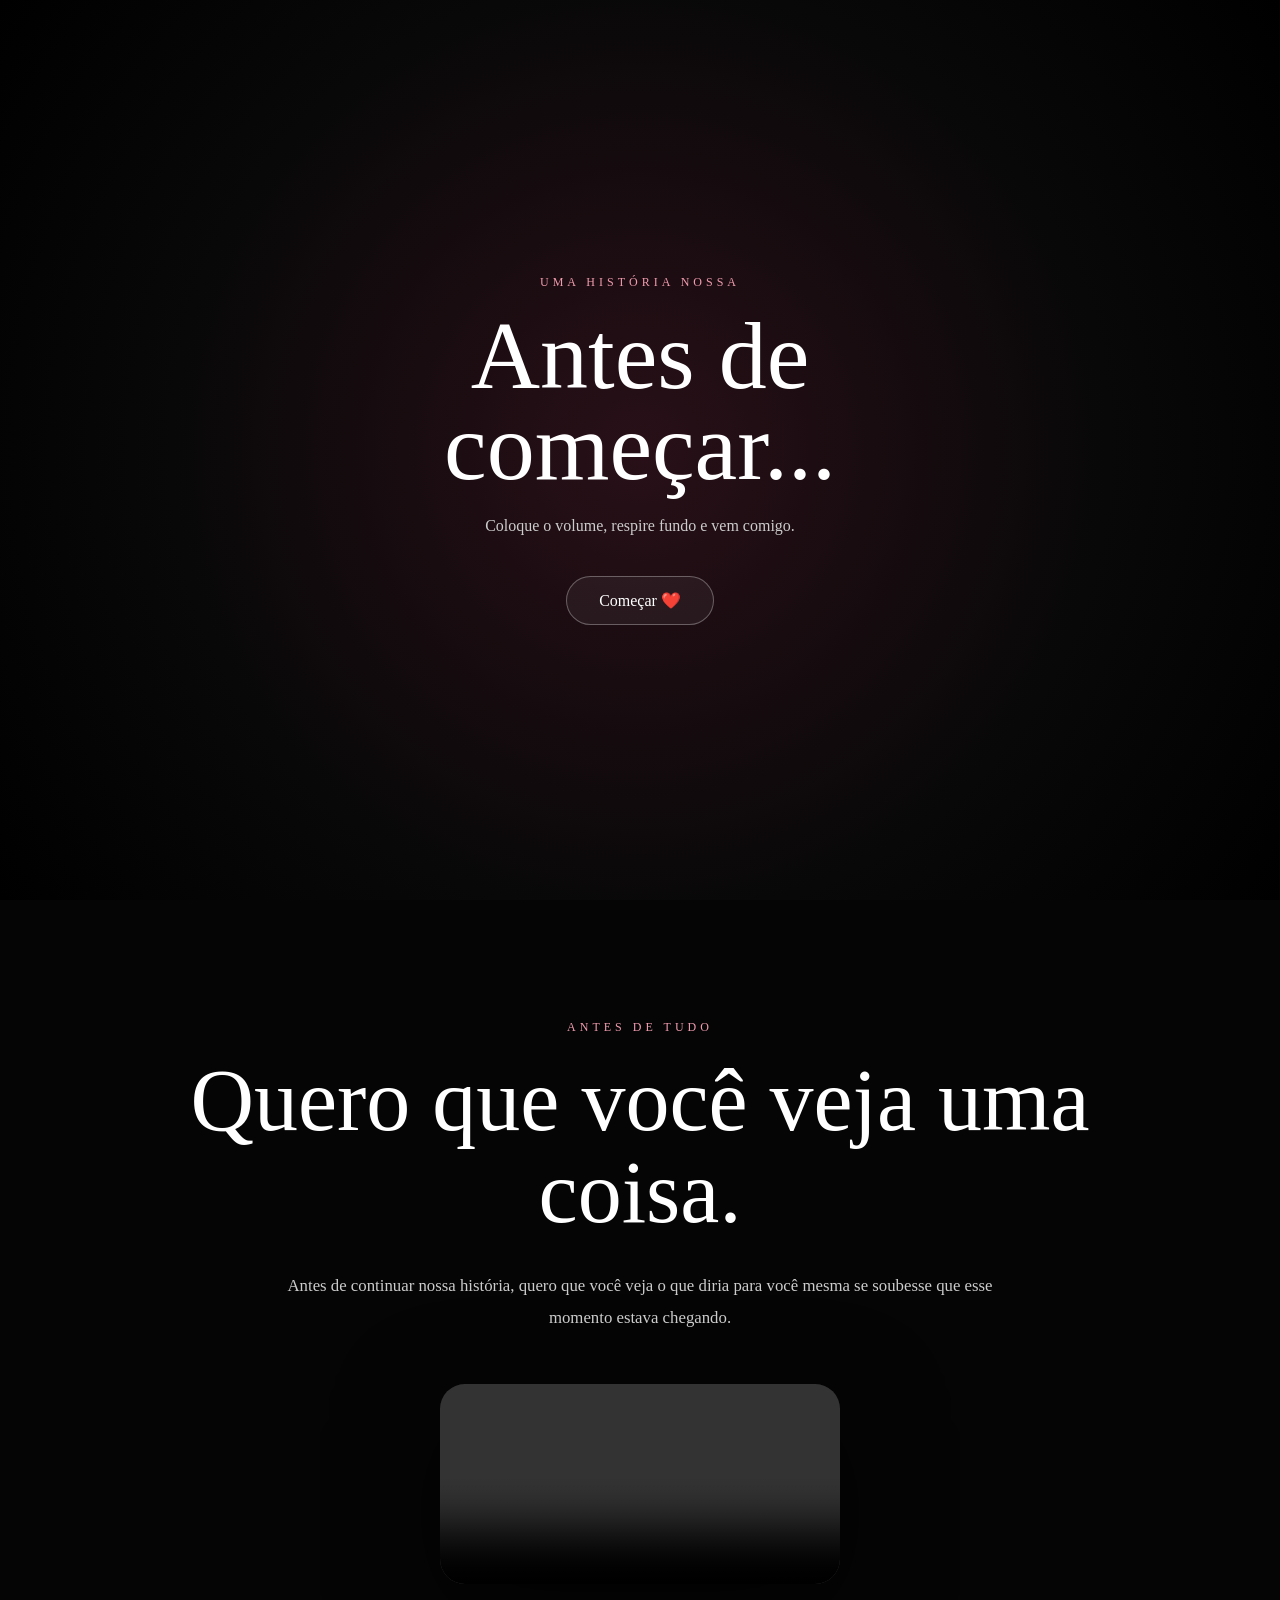
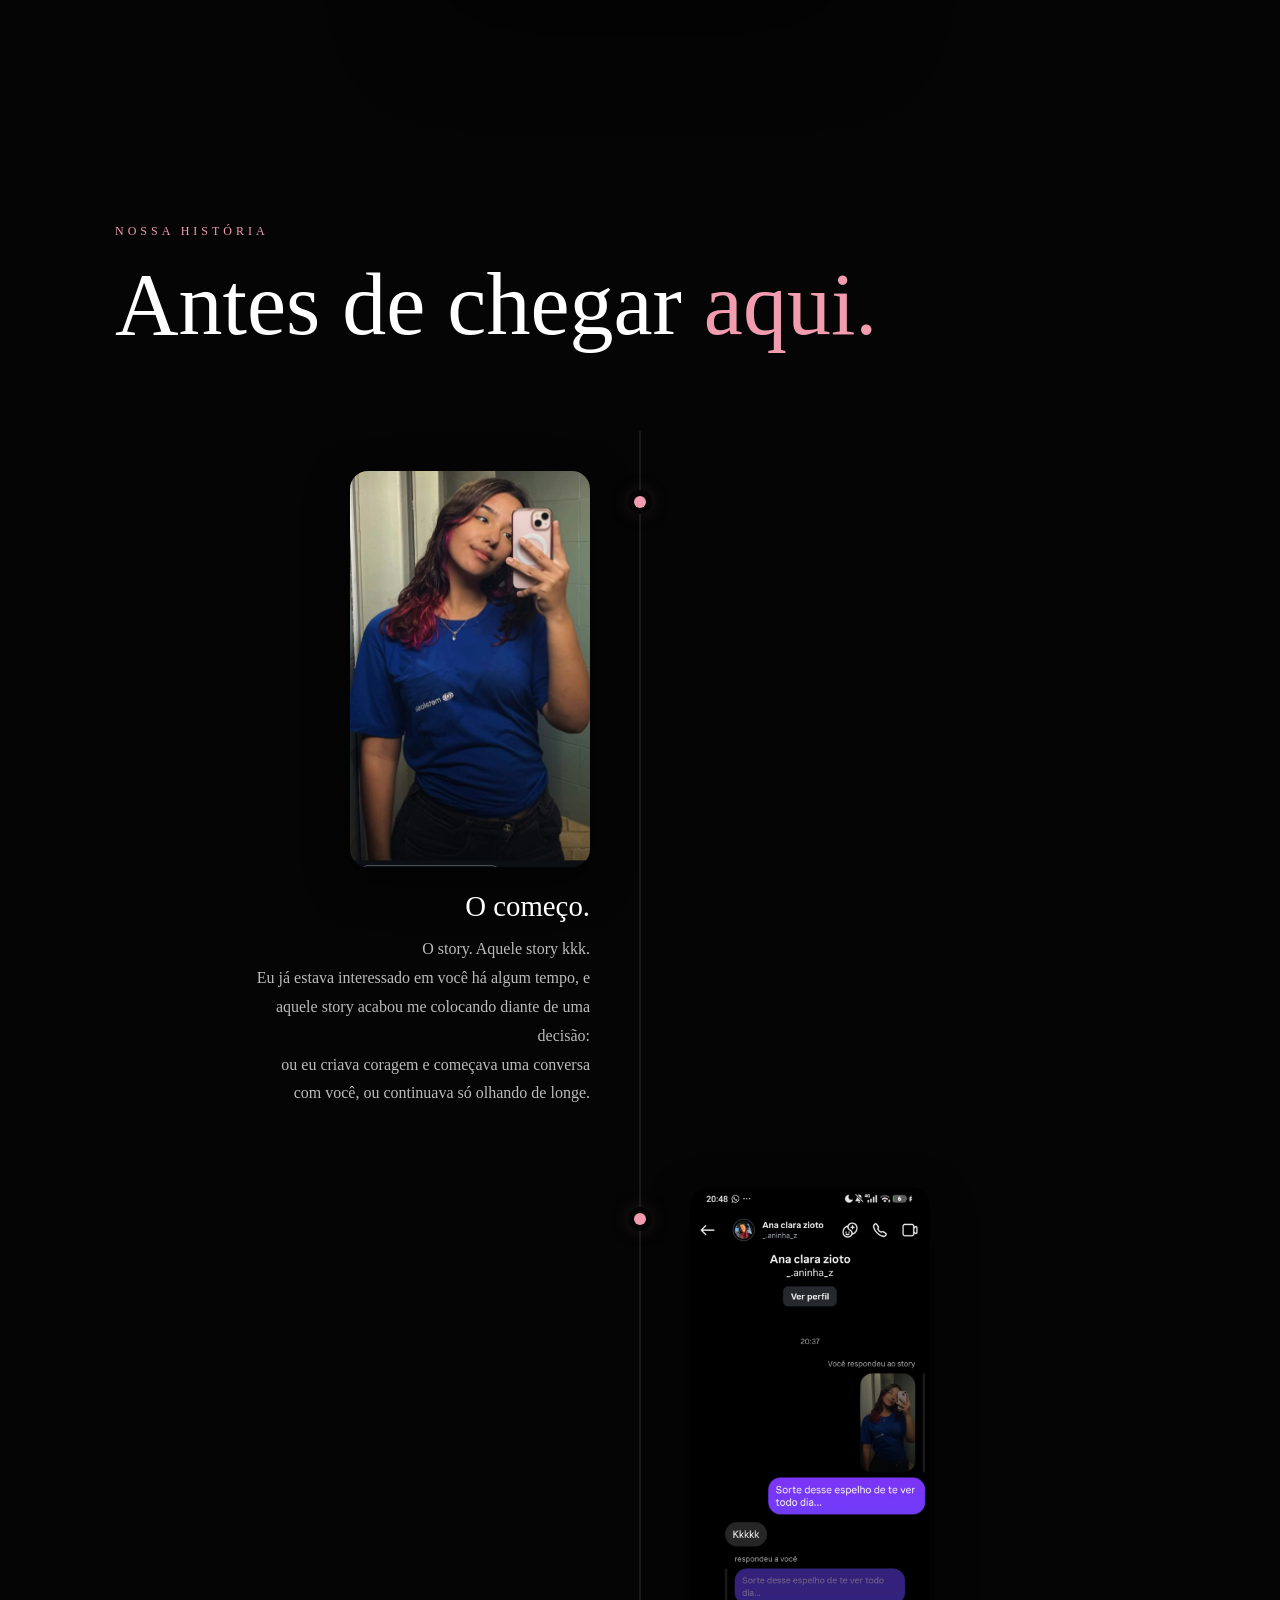
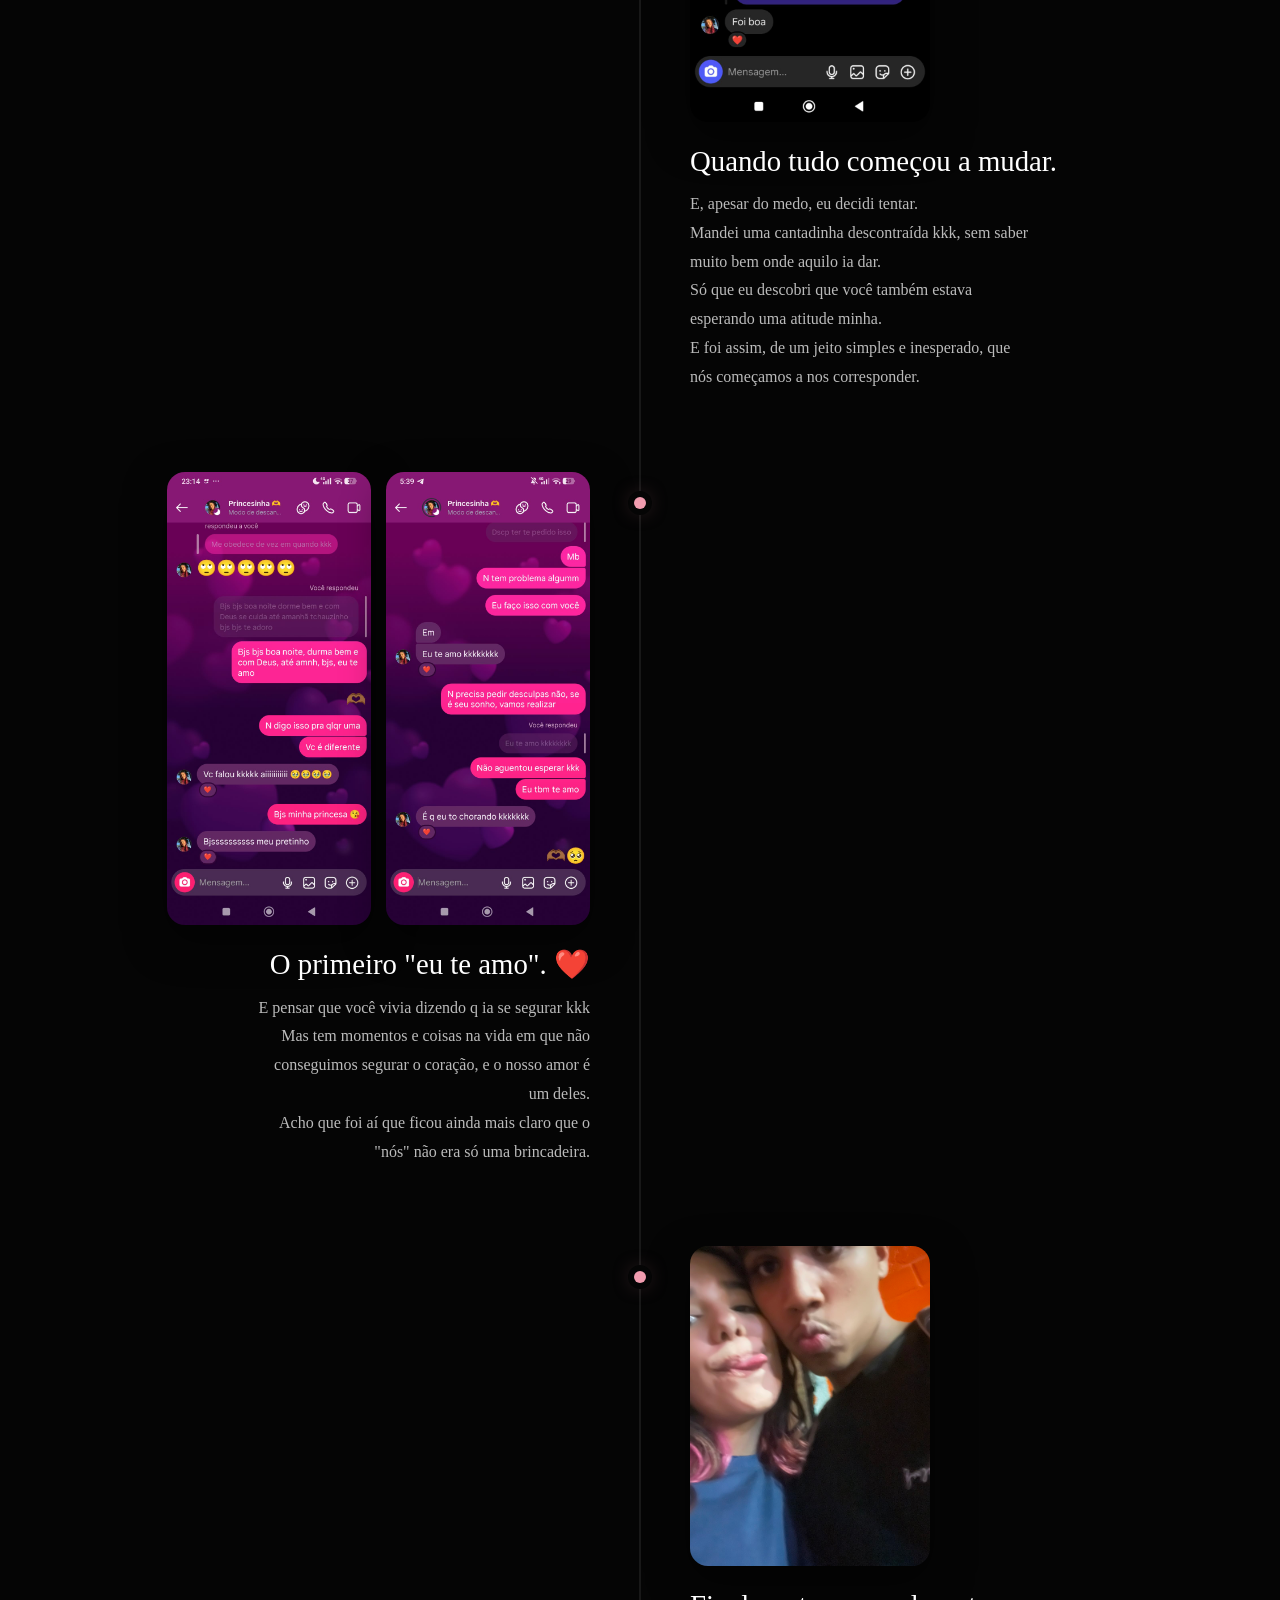
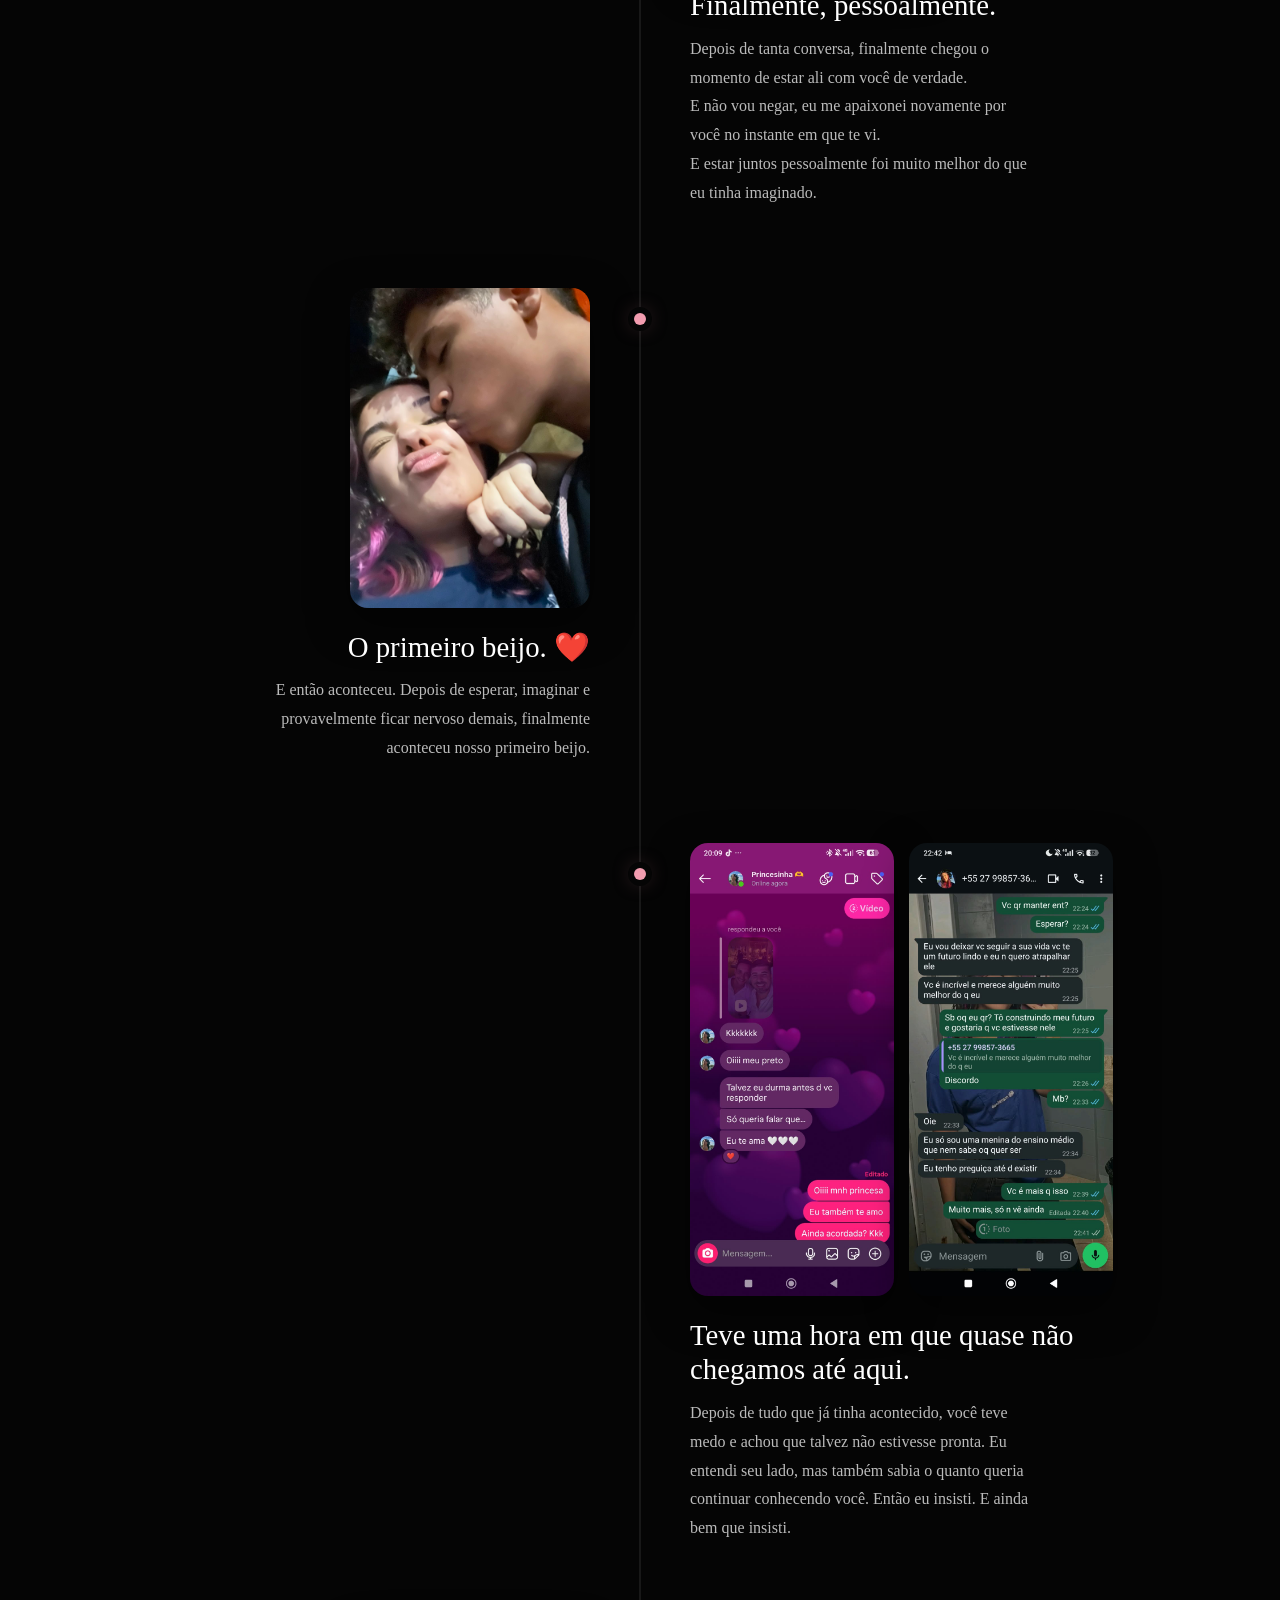
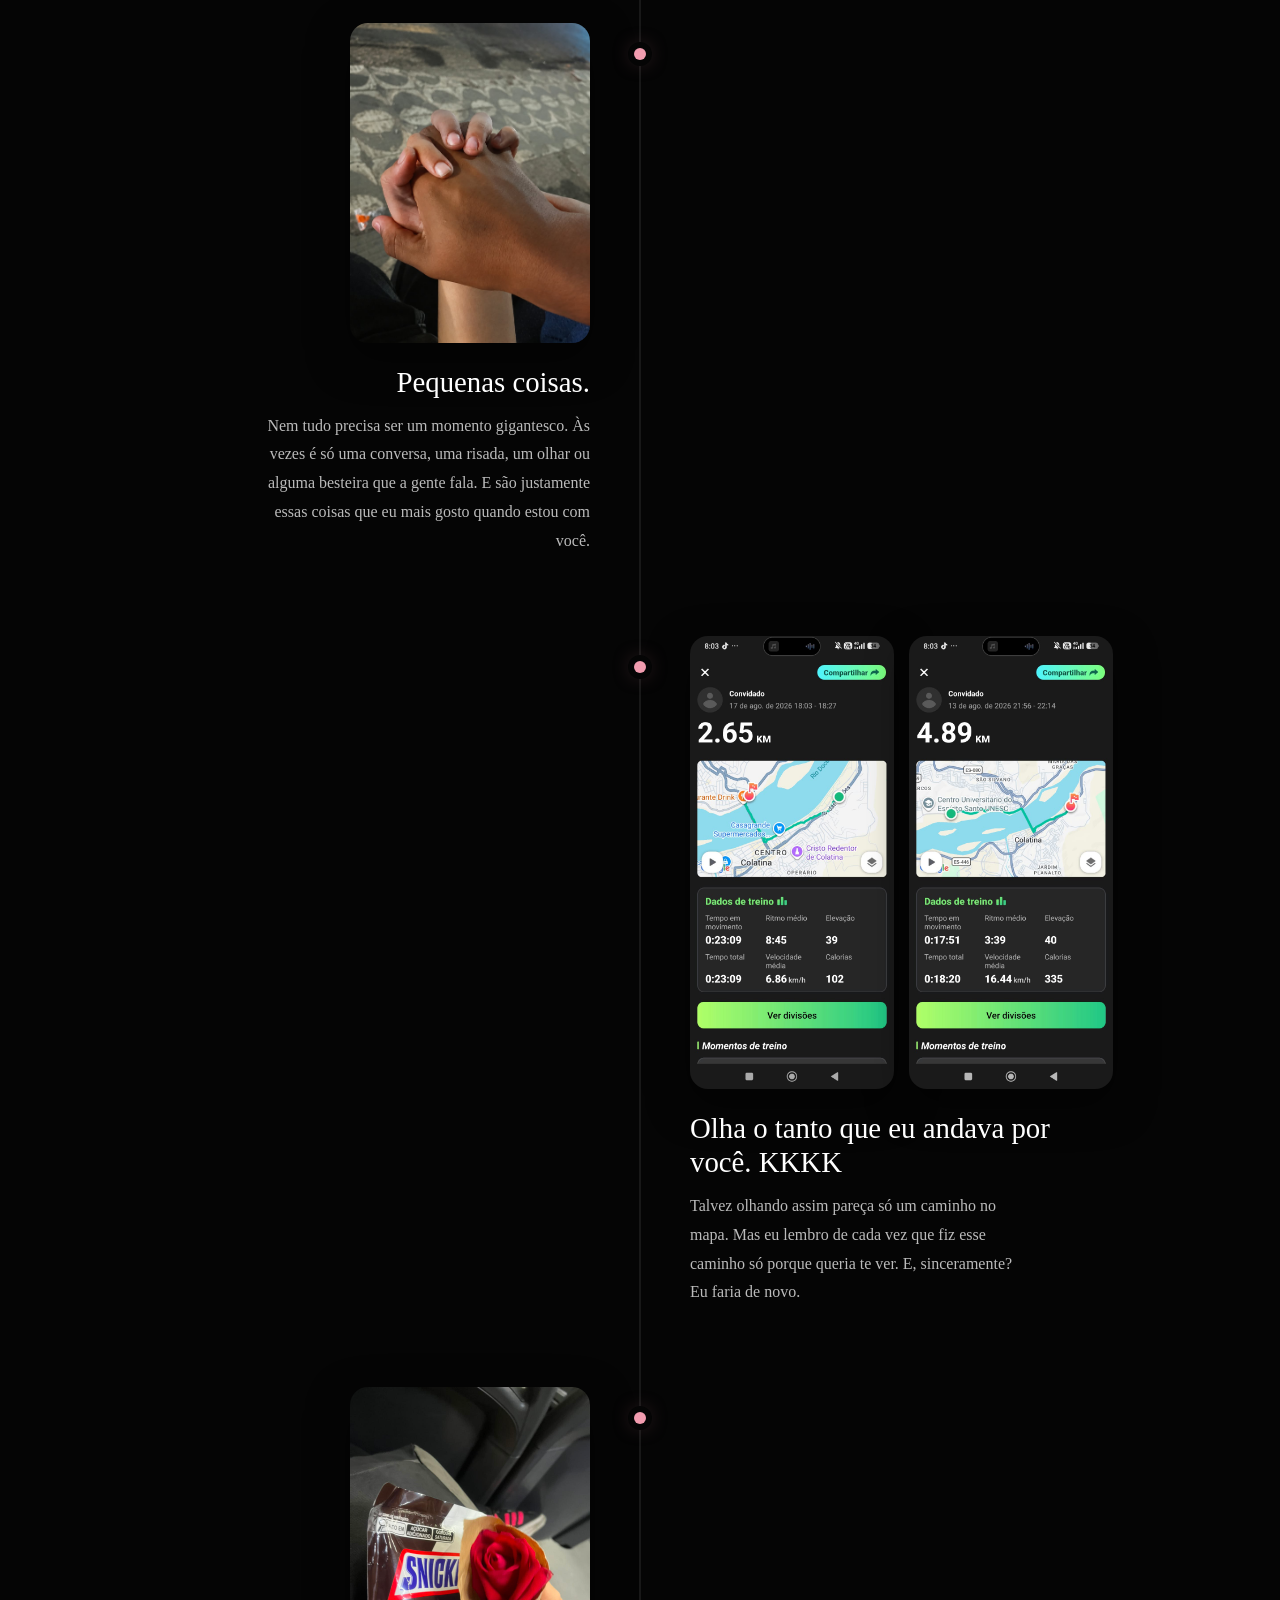
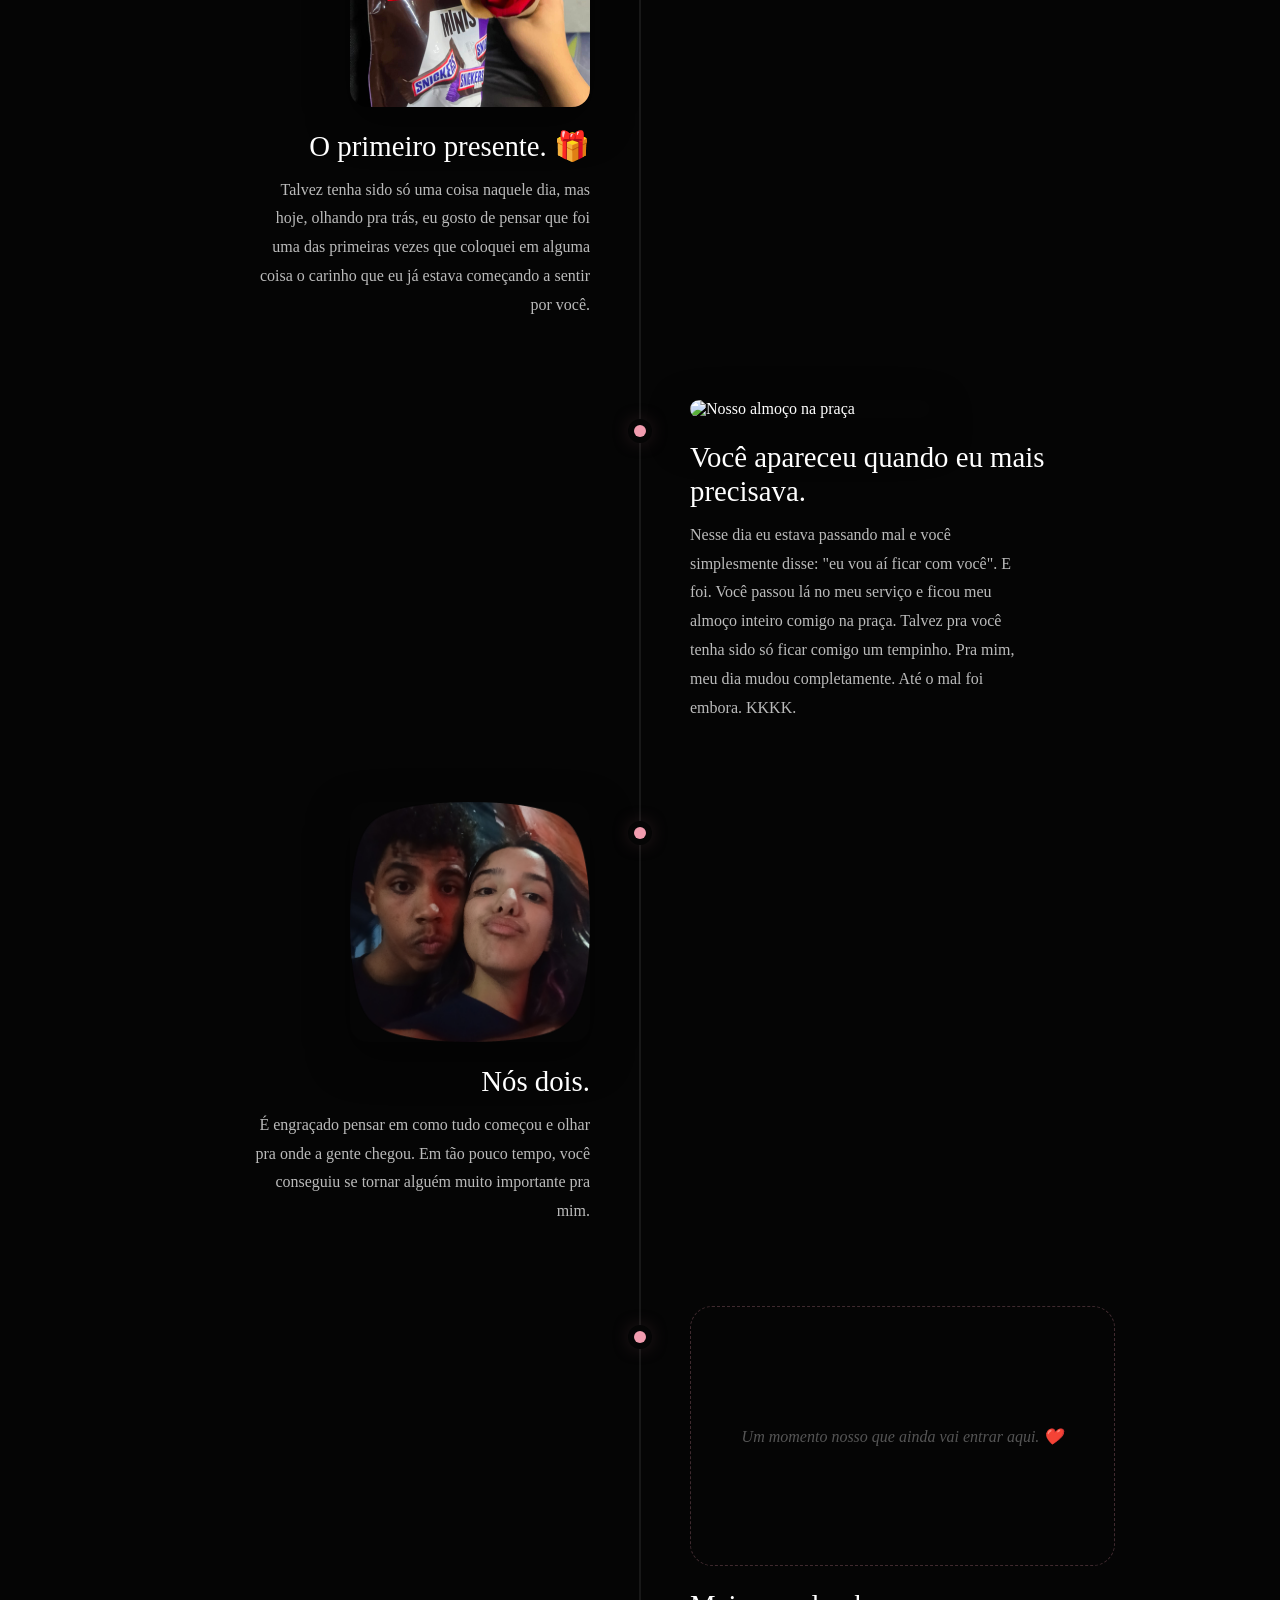
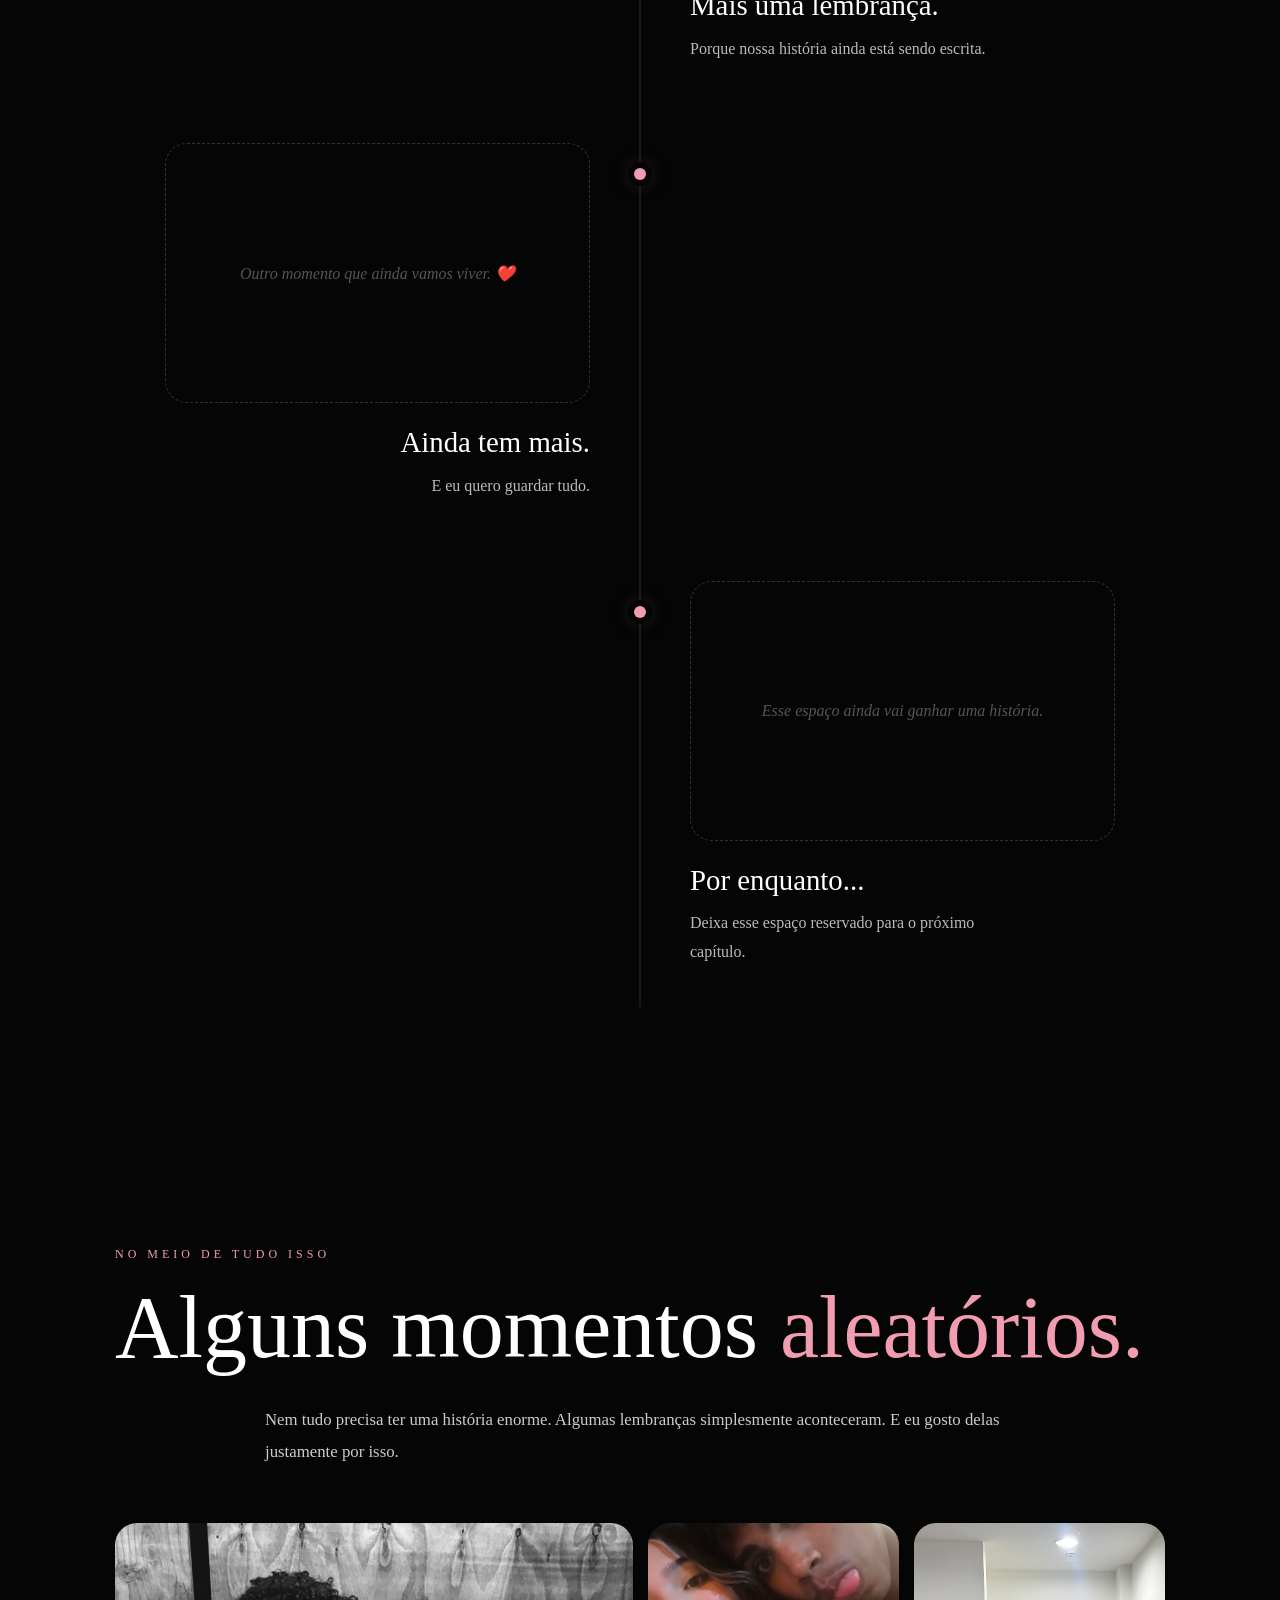
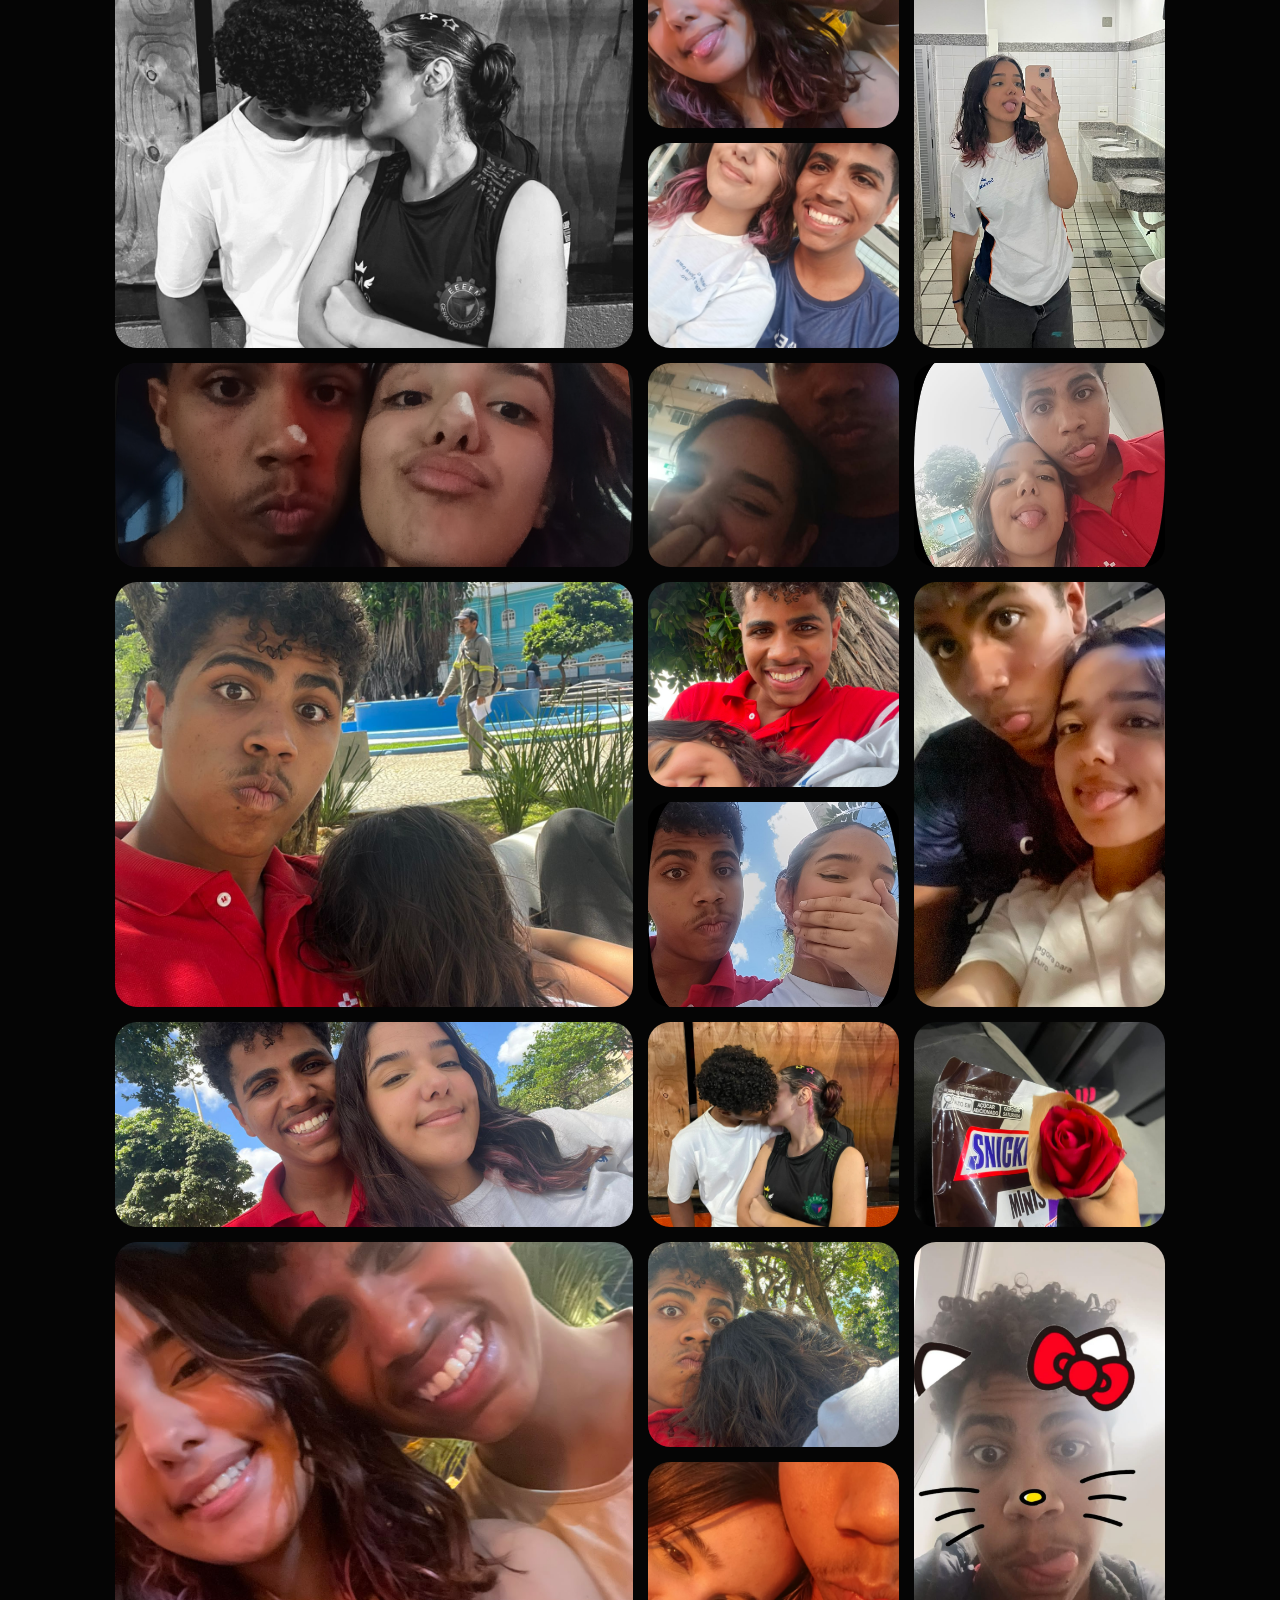
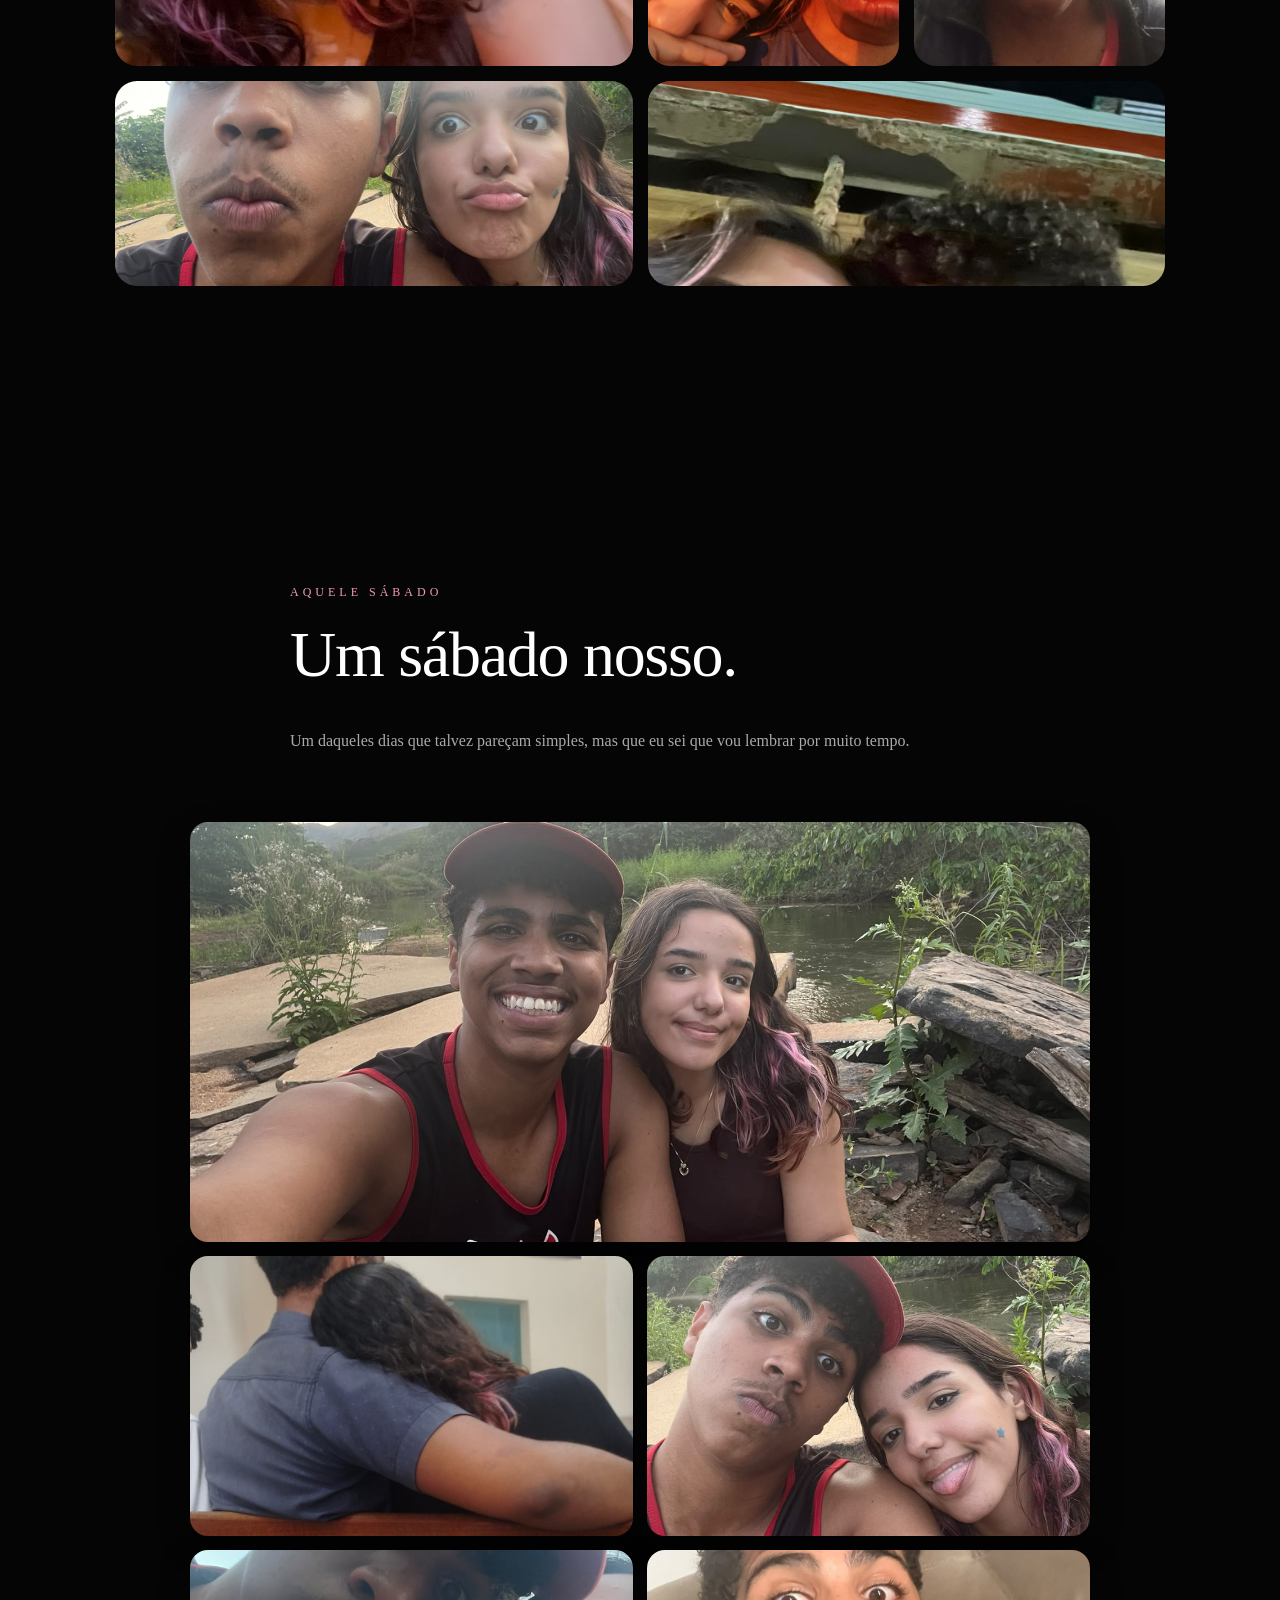
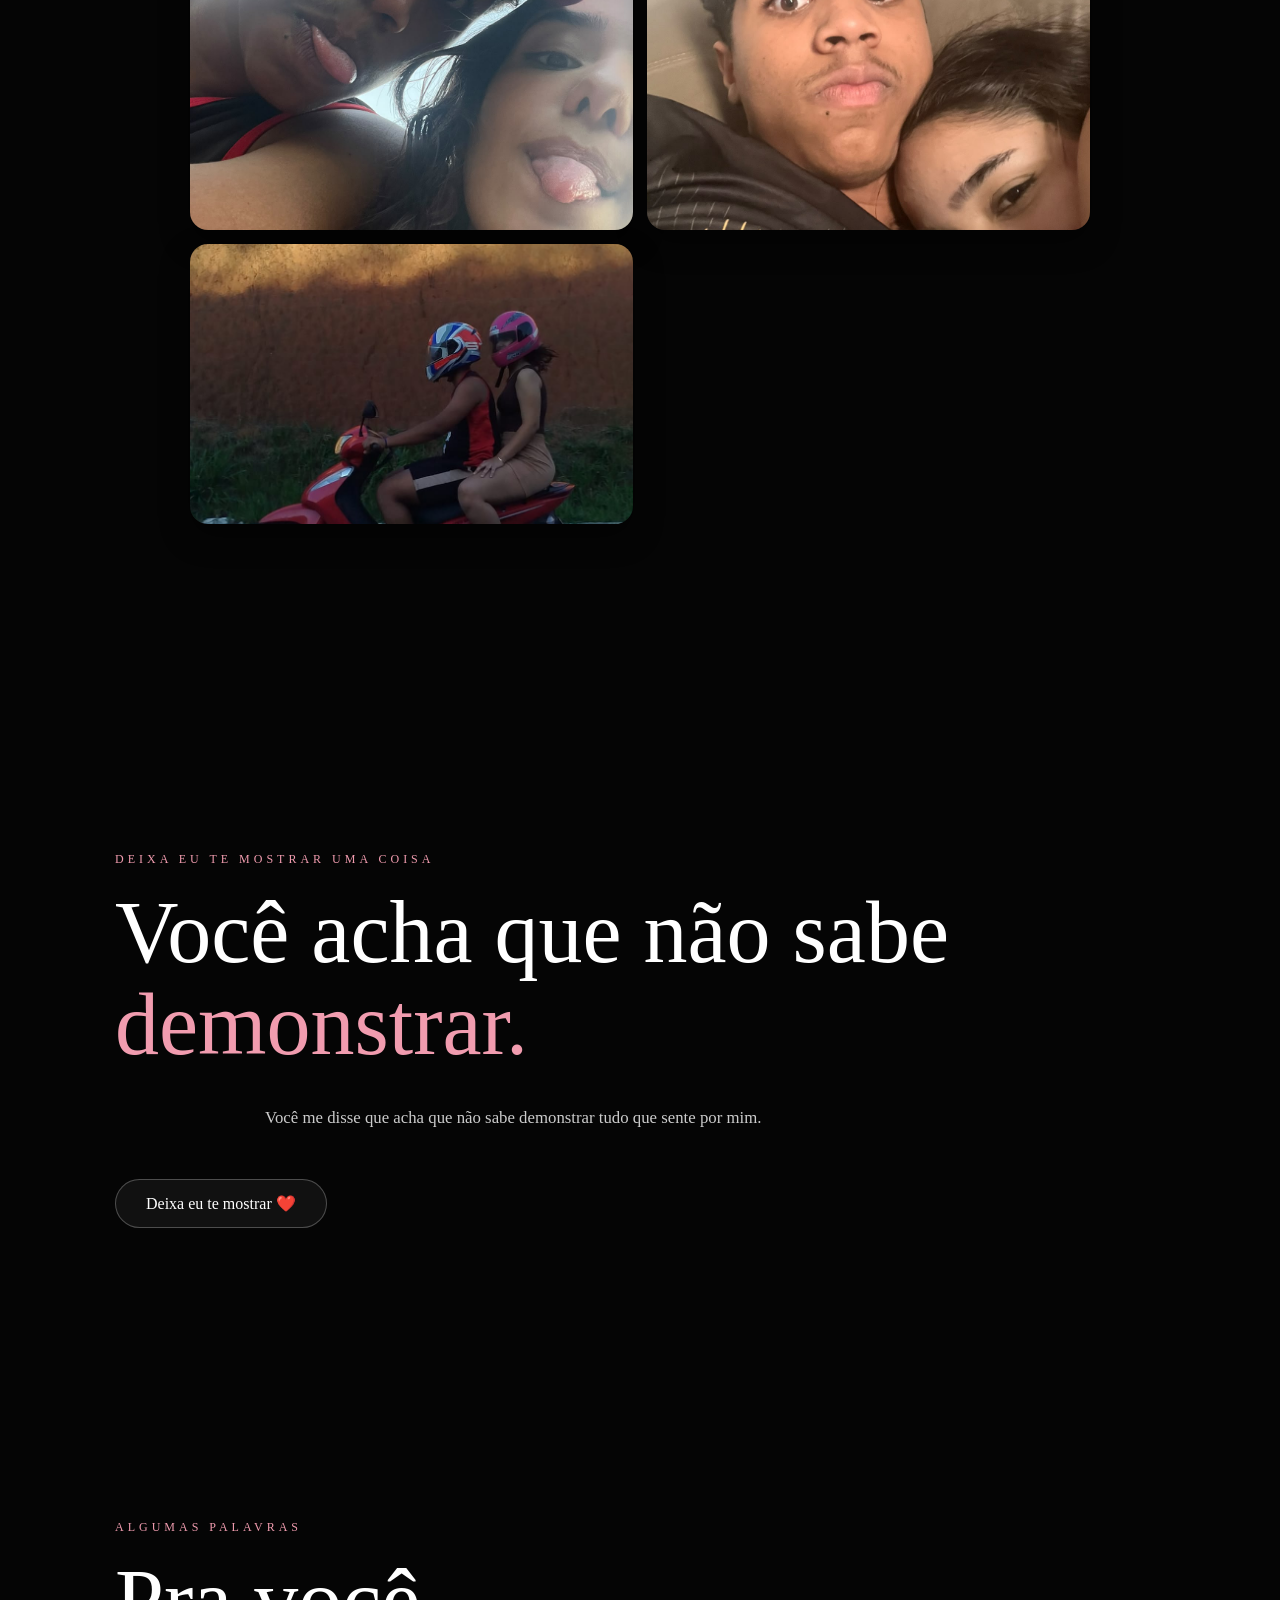
==== commit 29b0f4f1: "quase lá" ====
--- a/Projeto.html
+++ b/Projeto.html
@@ -83,12 +83,12 @@
             </div>
 
             <h1>
-                Nossa história.
+                Nossa história
             </h1>
 
             <p>
                 E tudo que aconteceu
-                até chegarmos aqui.
+                até chegarmos aqui
             </p>
 
         </div>
@@ -179,10 +179,9 @@
                     </h3>
 
                     <p>
-                        Quem diria que uma conversa que parecia tão
-                        normal ia acabar trazendo a gente até aqui.
-                        No começo eu nem imaginava o tanto de coisa
-                        que ainda ia acontecer entre nós.
+                        O story. Aquele story kkk. <br>
+                        Eu já estava interessado em você há algum tempo, e aquele story acabou me colocando diante de uma decisão:<br>
+                        ou eu criava coragem e começava uma conversa com você, ou continuava só olhando de longe.
                     </p>
 
                 </div>
@@ -202,11 +201,11 @@
                     </h3>
 
                     <p>
-                        Aos poucos a gente foi conversando mais,
-                        se conhecendo mais e, quando eu percebi,
-                        já estava esperando uma mensagem sua.
-                    </p>
-
+                        E, apesar do medo, eu decidi tentar. <br>
+                        Mandei uma cantadinha descontraída kkk, sem saber muito bem onde aquilo ia dar.<br>
+                        Só que eu descobri que você também estava esperando uma atitude minha.<br>
+                        E foi assim, de um jeito simples e inesperado, que nós começamos a nos corresponder.
+                    </p>
                 </div>
 
 
@@ -233,12 +232,11 @@
                     </h3>
 
                     <p>
-                        E pensar que a gente ainda tinha combinado
-                        de falar isso só depois do beijo... Só que
-                        aparentemente nenhum dos dois conseguiu
-                        esperar. KKKK. Acho que foi aí que ficou
-                        ainda mais claro que já não era só uma
-                        brincadeira.
+                        E pensar que você vivia dizendo q ia se segurar kkk
+                        <br>
+                        Mas tem momentos e coisas na vida em que não conseguimos segurar o coração, e o nosso amor é um deles.
+                        <br>
+                        Acho que foi aí que ficou ainda mais claro que o "nós" não era só uma brincadeira.
                     </p>
 
                 </div>
@@ -258,9 +256,11 @@
                     </h3>
 
                     <p>
-                        Depois de tanta conversa, finalmente chegou
-                        o momento de estar ali com você de verdade.
-                        E foi muito melhor do que eu tinha imaginado.
+                        Depois de tanta conversa, finalmente chegou o momento de estar ali com você de verdade.
+                        <br>
+                        E não vou negar, eu me apaixonei novamente por você no instante em que te vi.
+                        <br>
+                        E estar juntos pessoalmente foi muito melhor do que eu tinha imaginado.
                     </p>
 
                 </div>
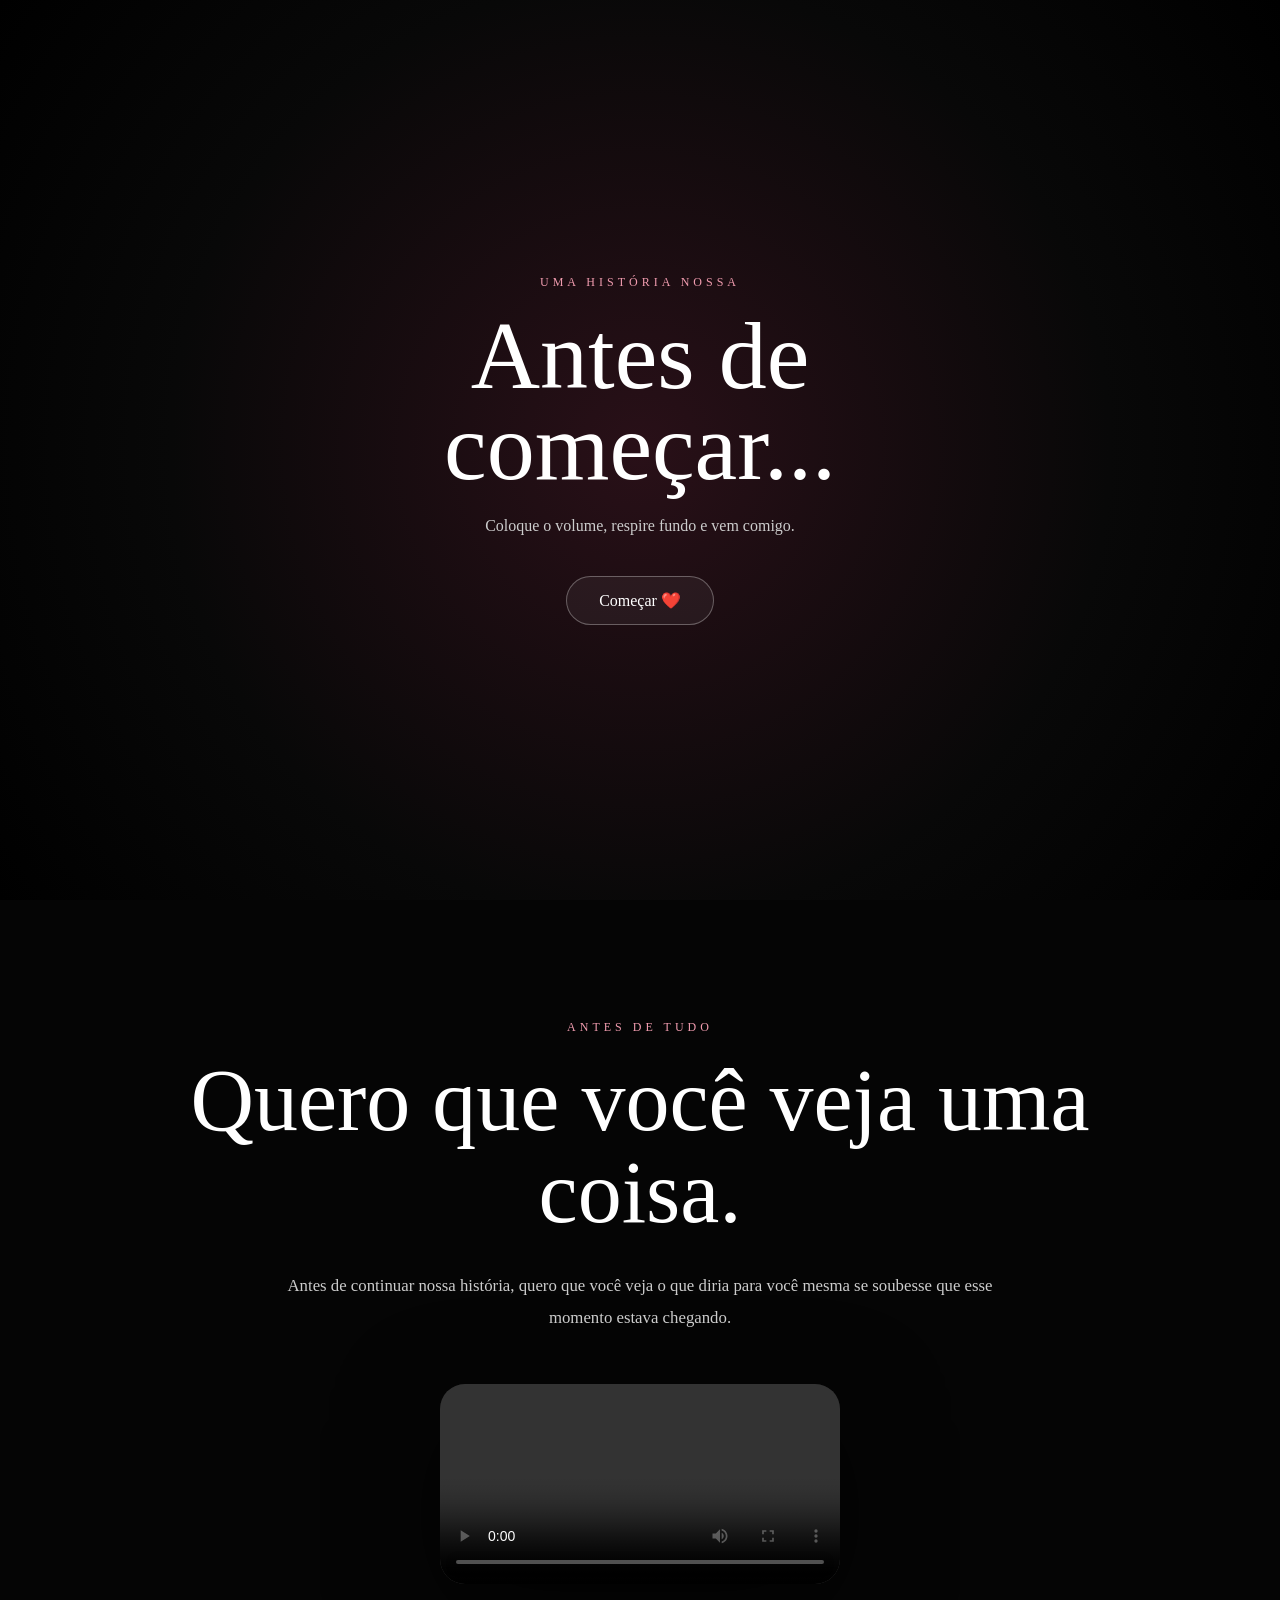
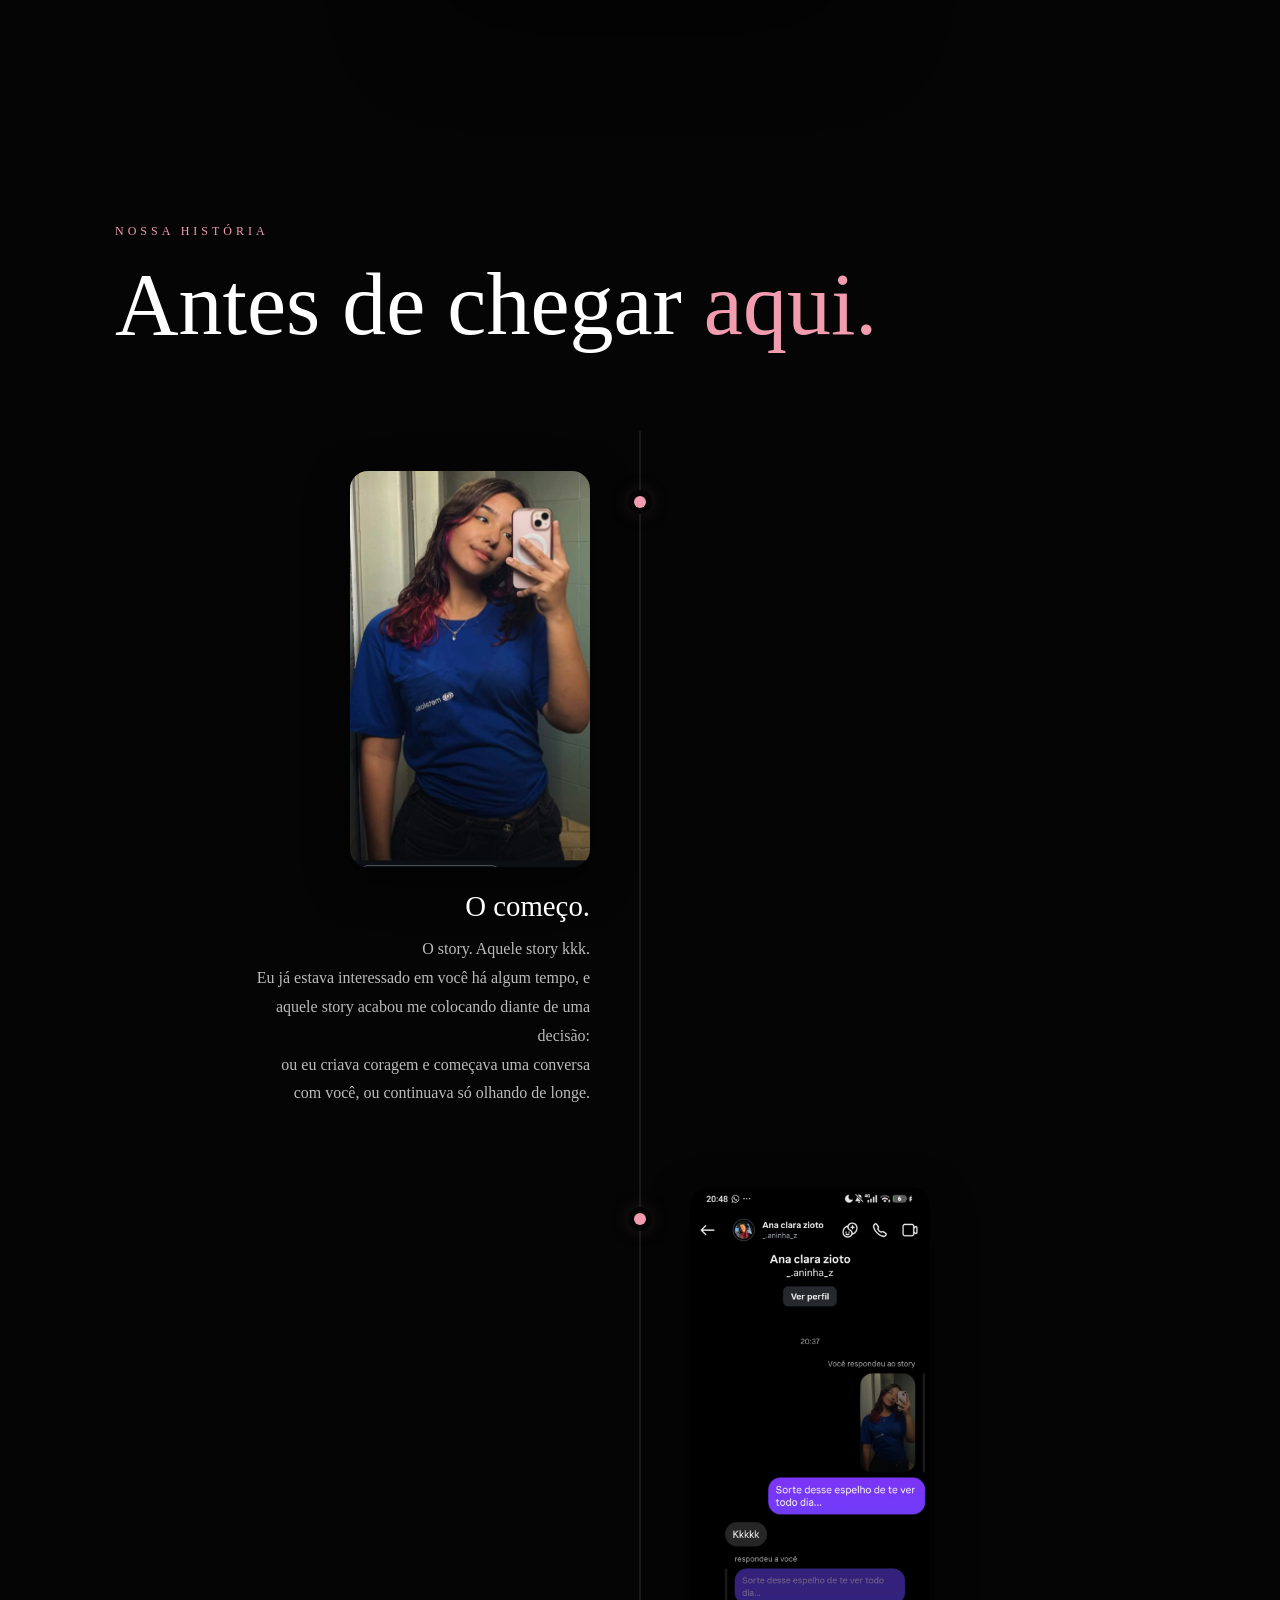
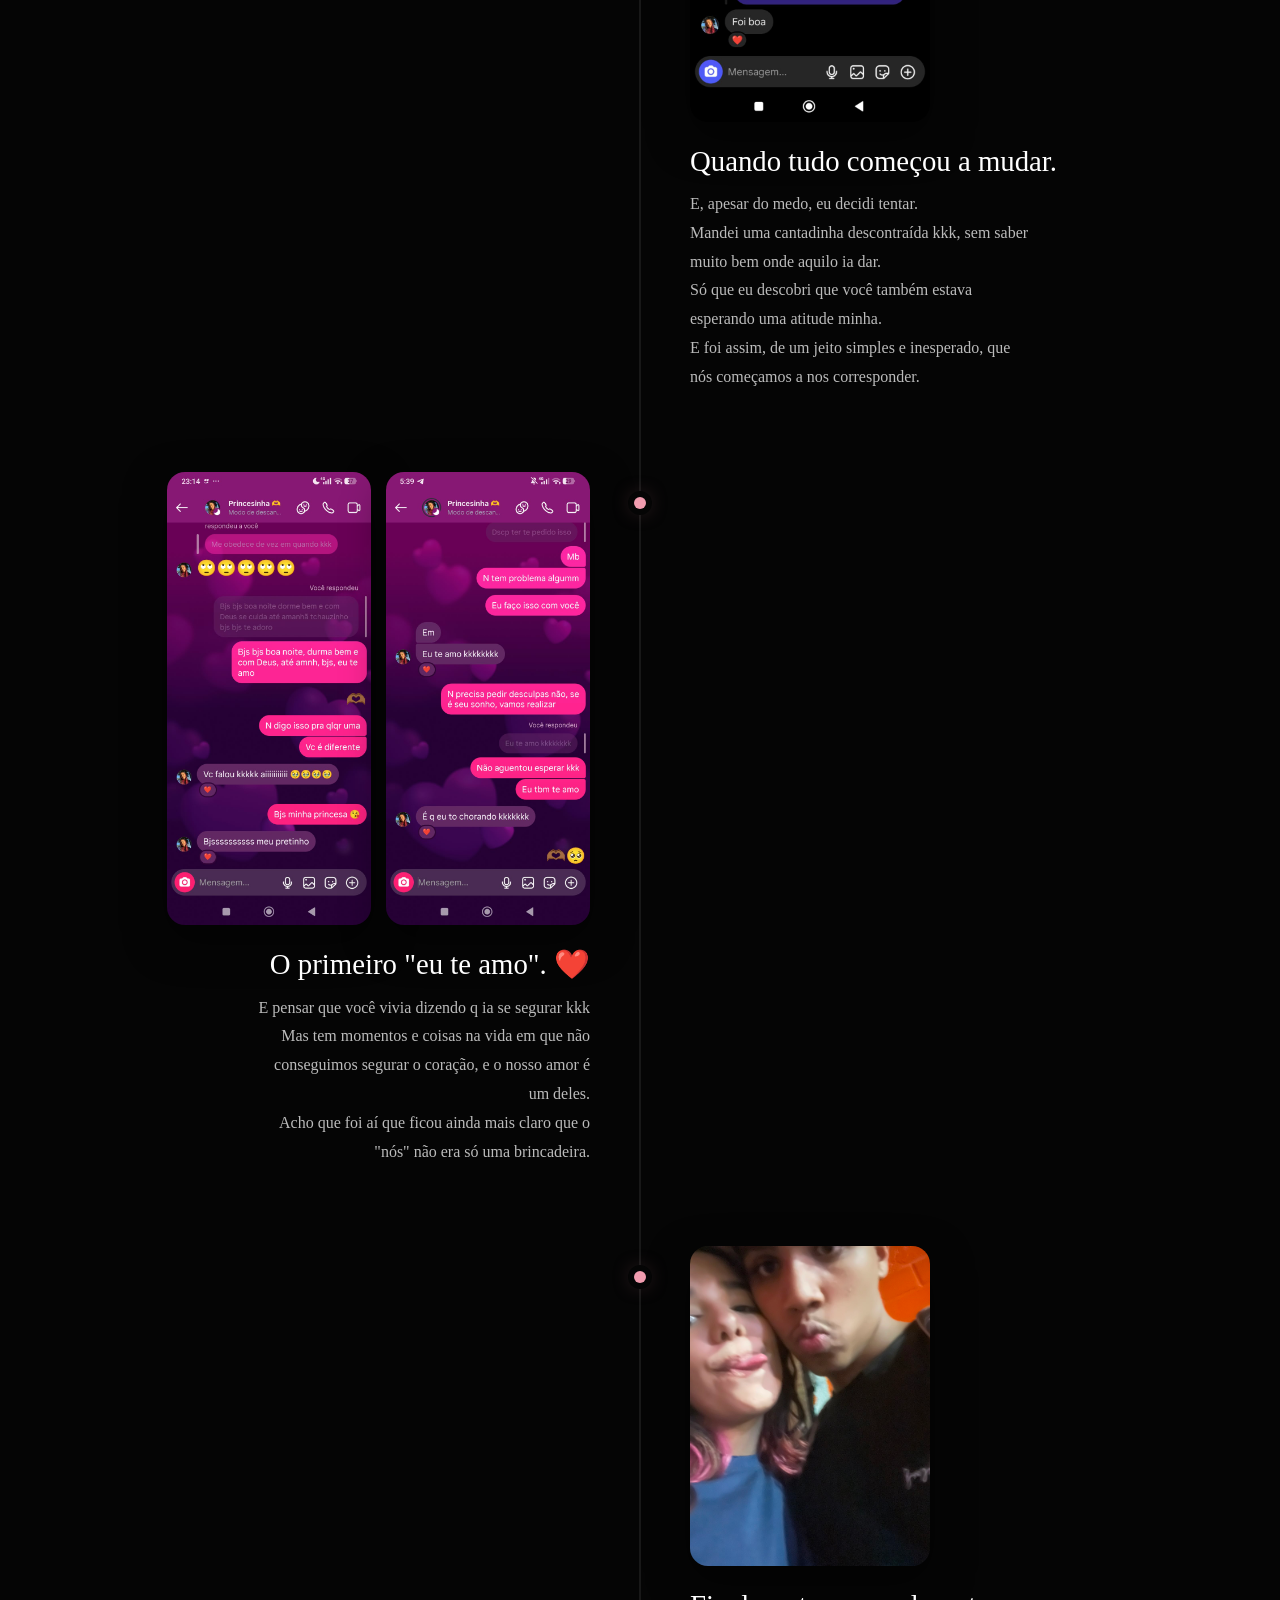
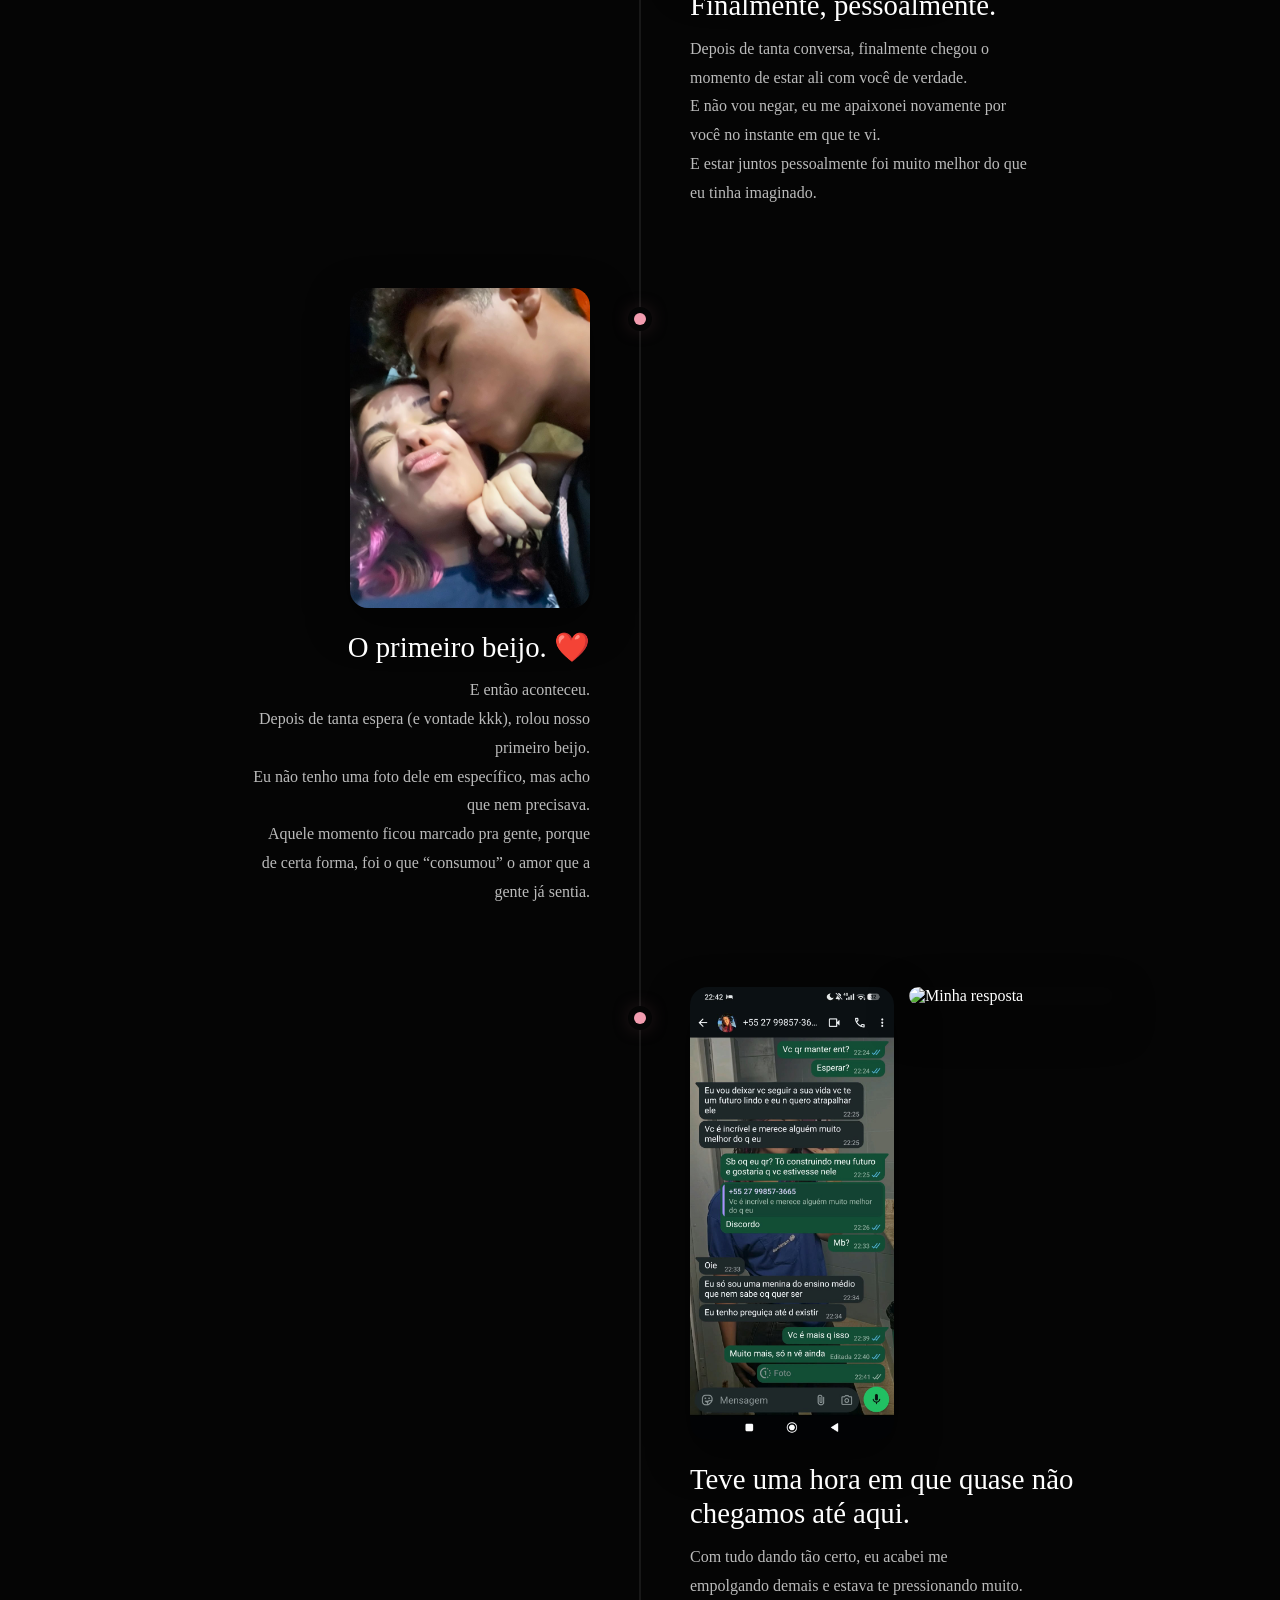
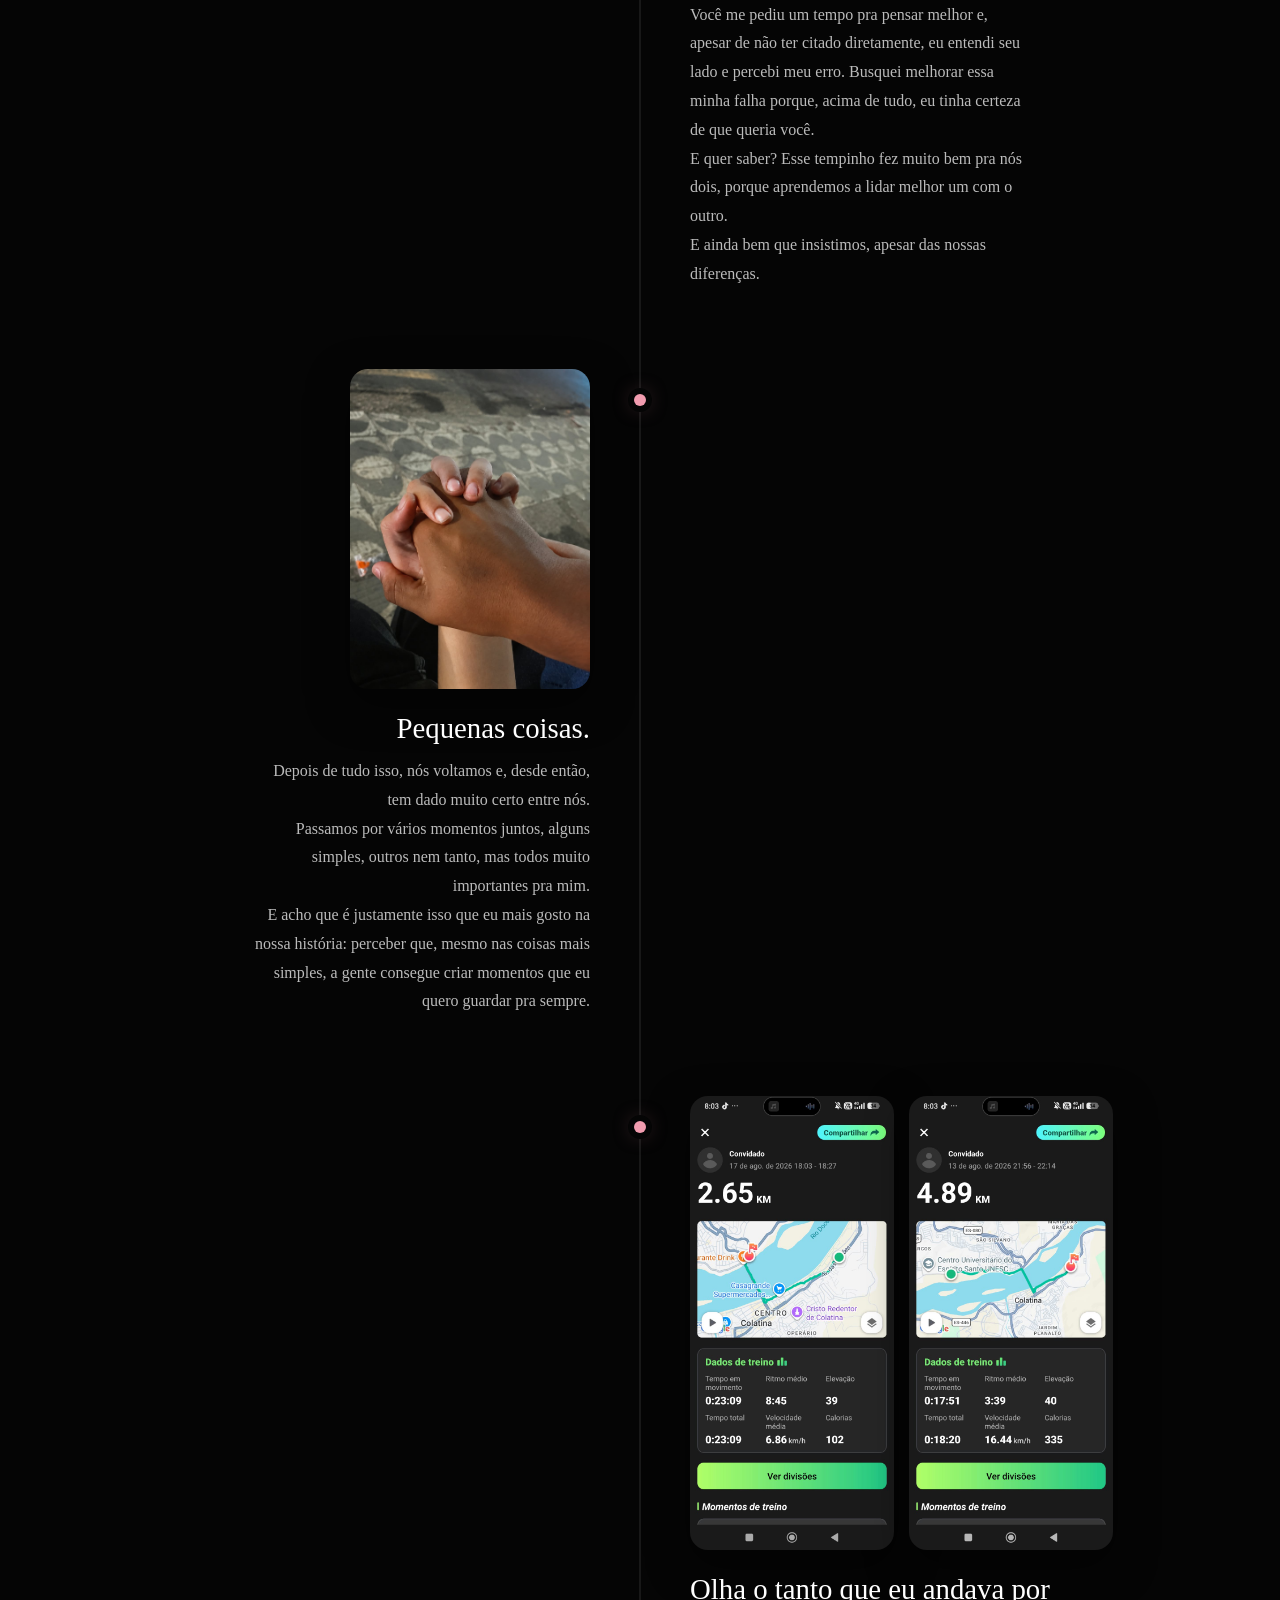
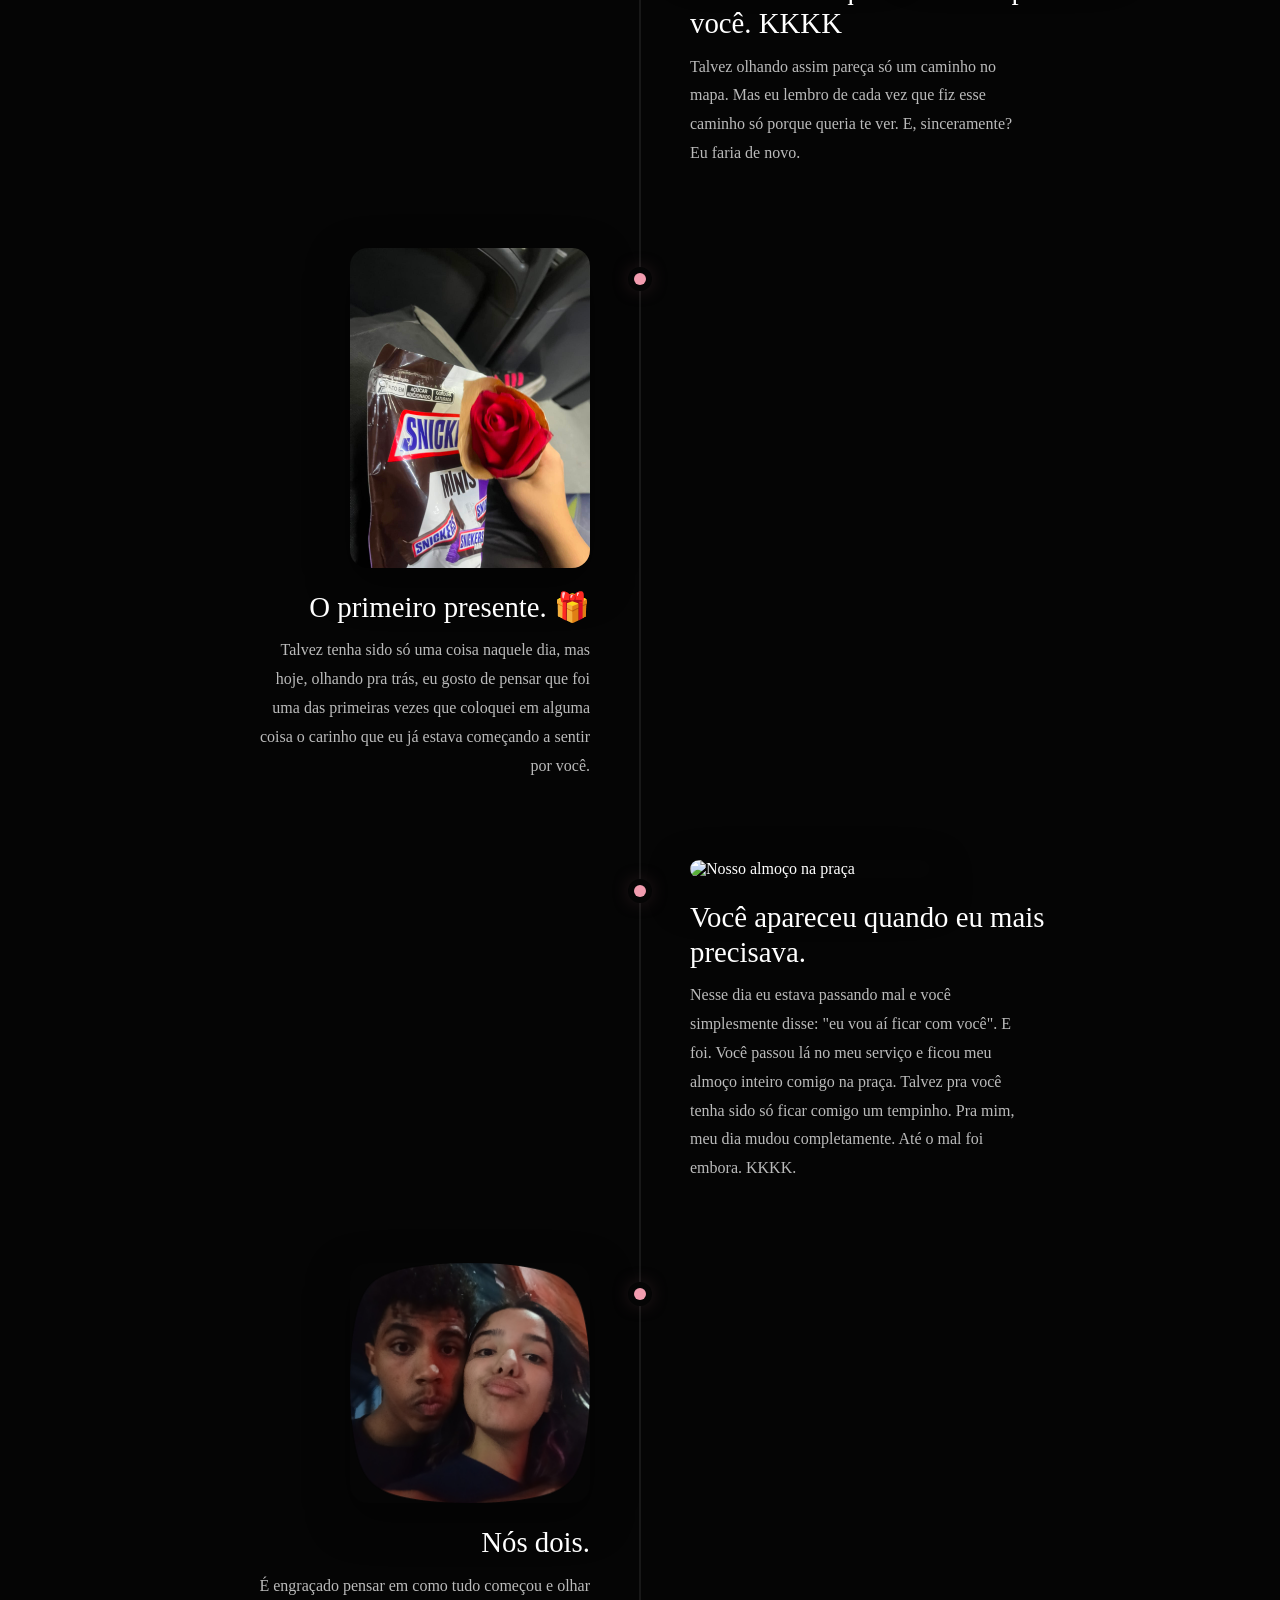
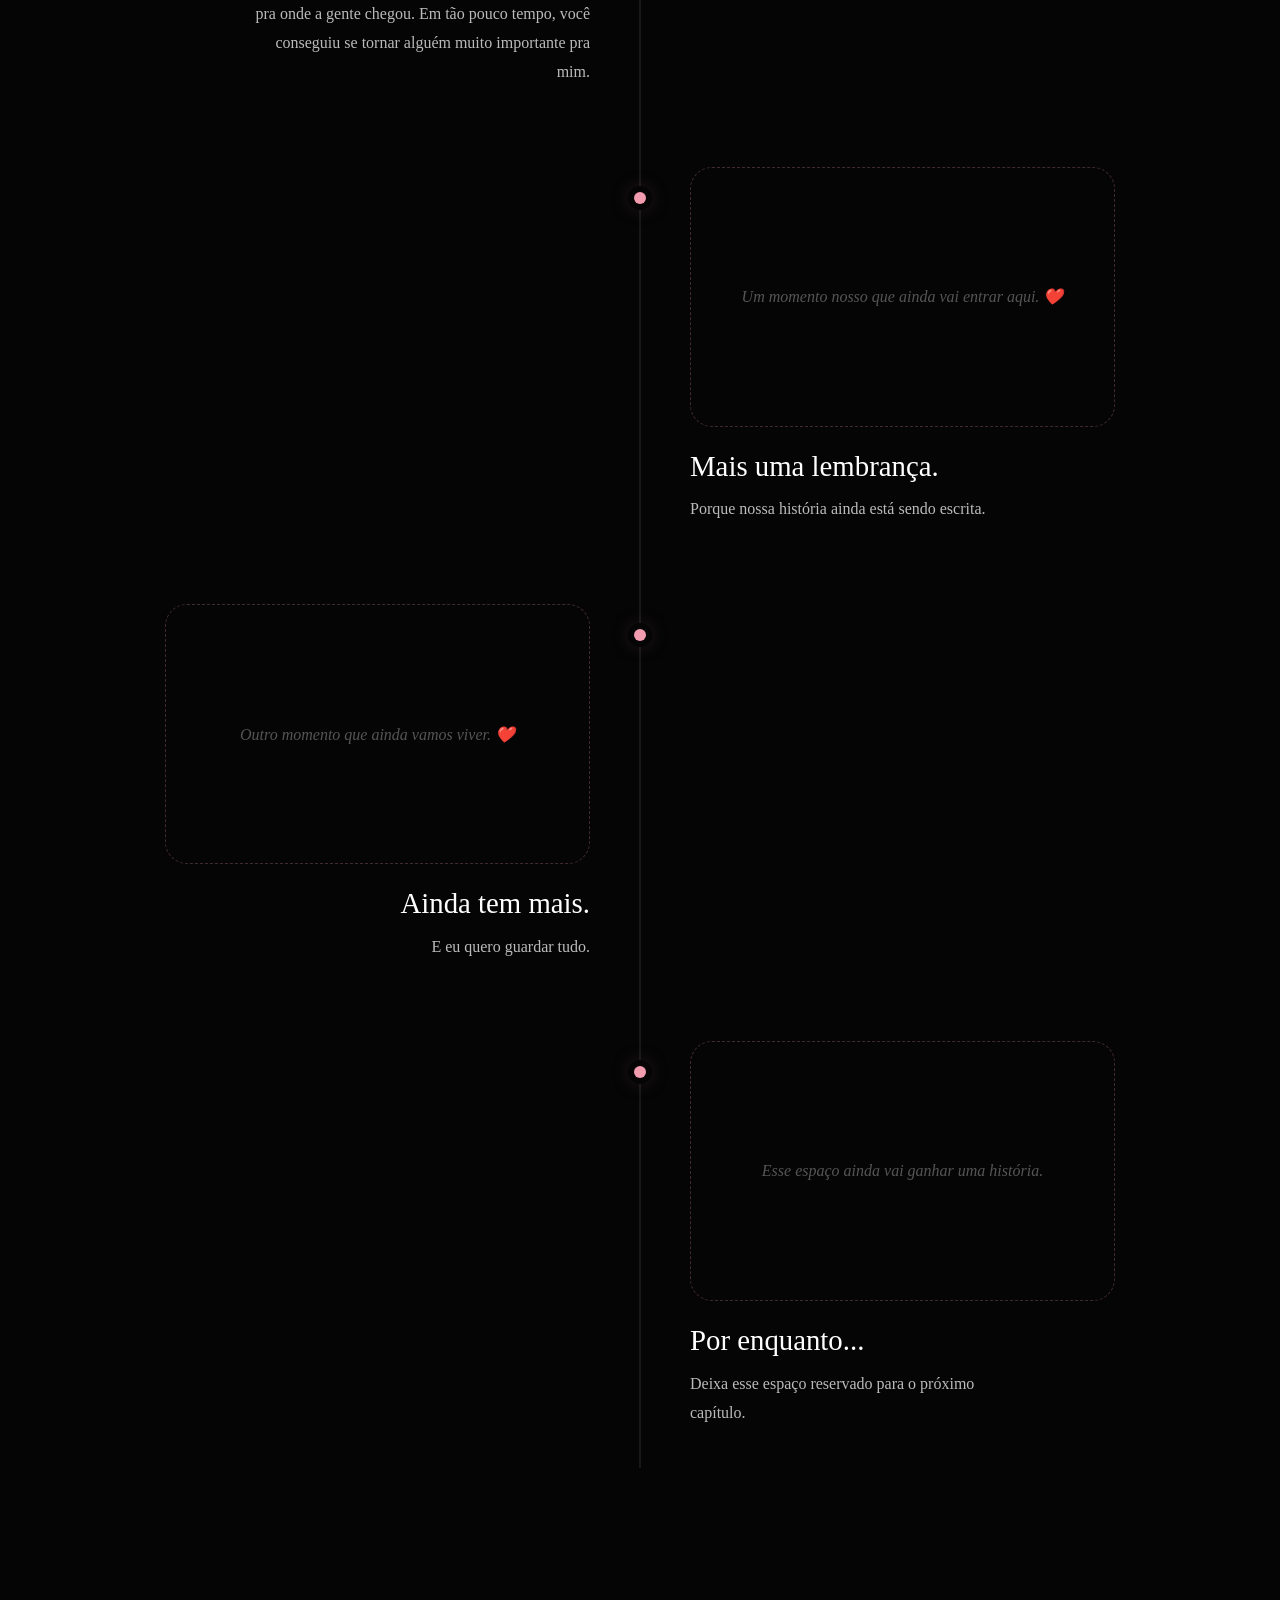
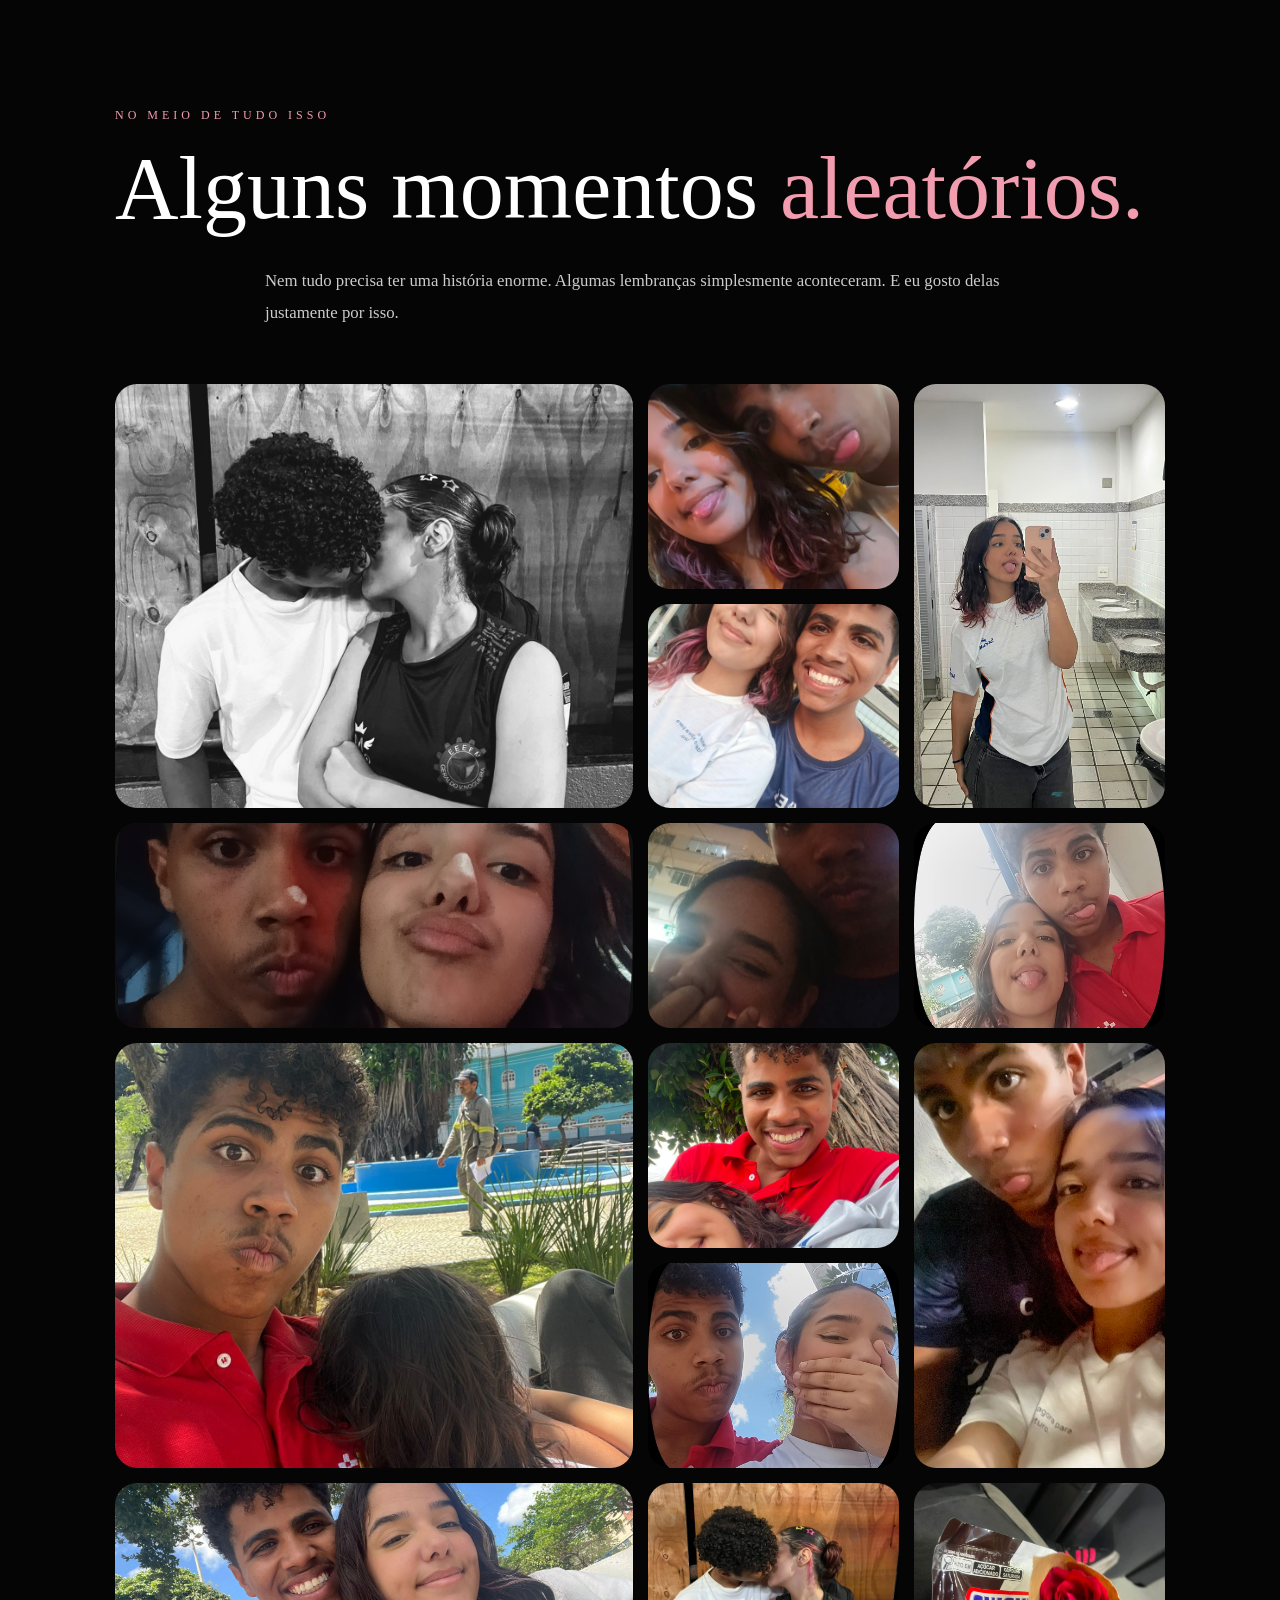
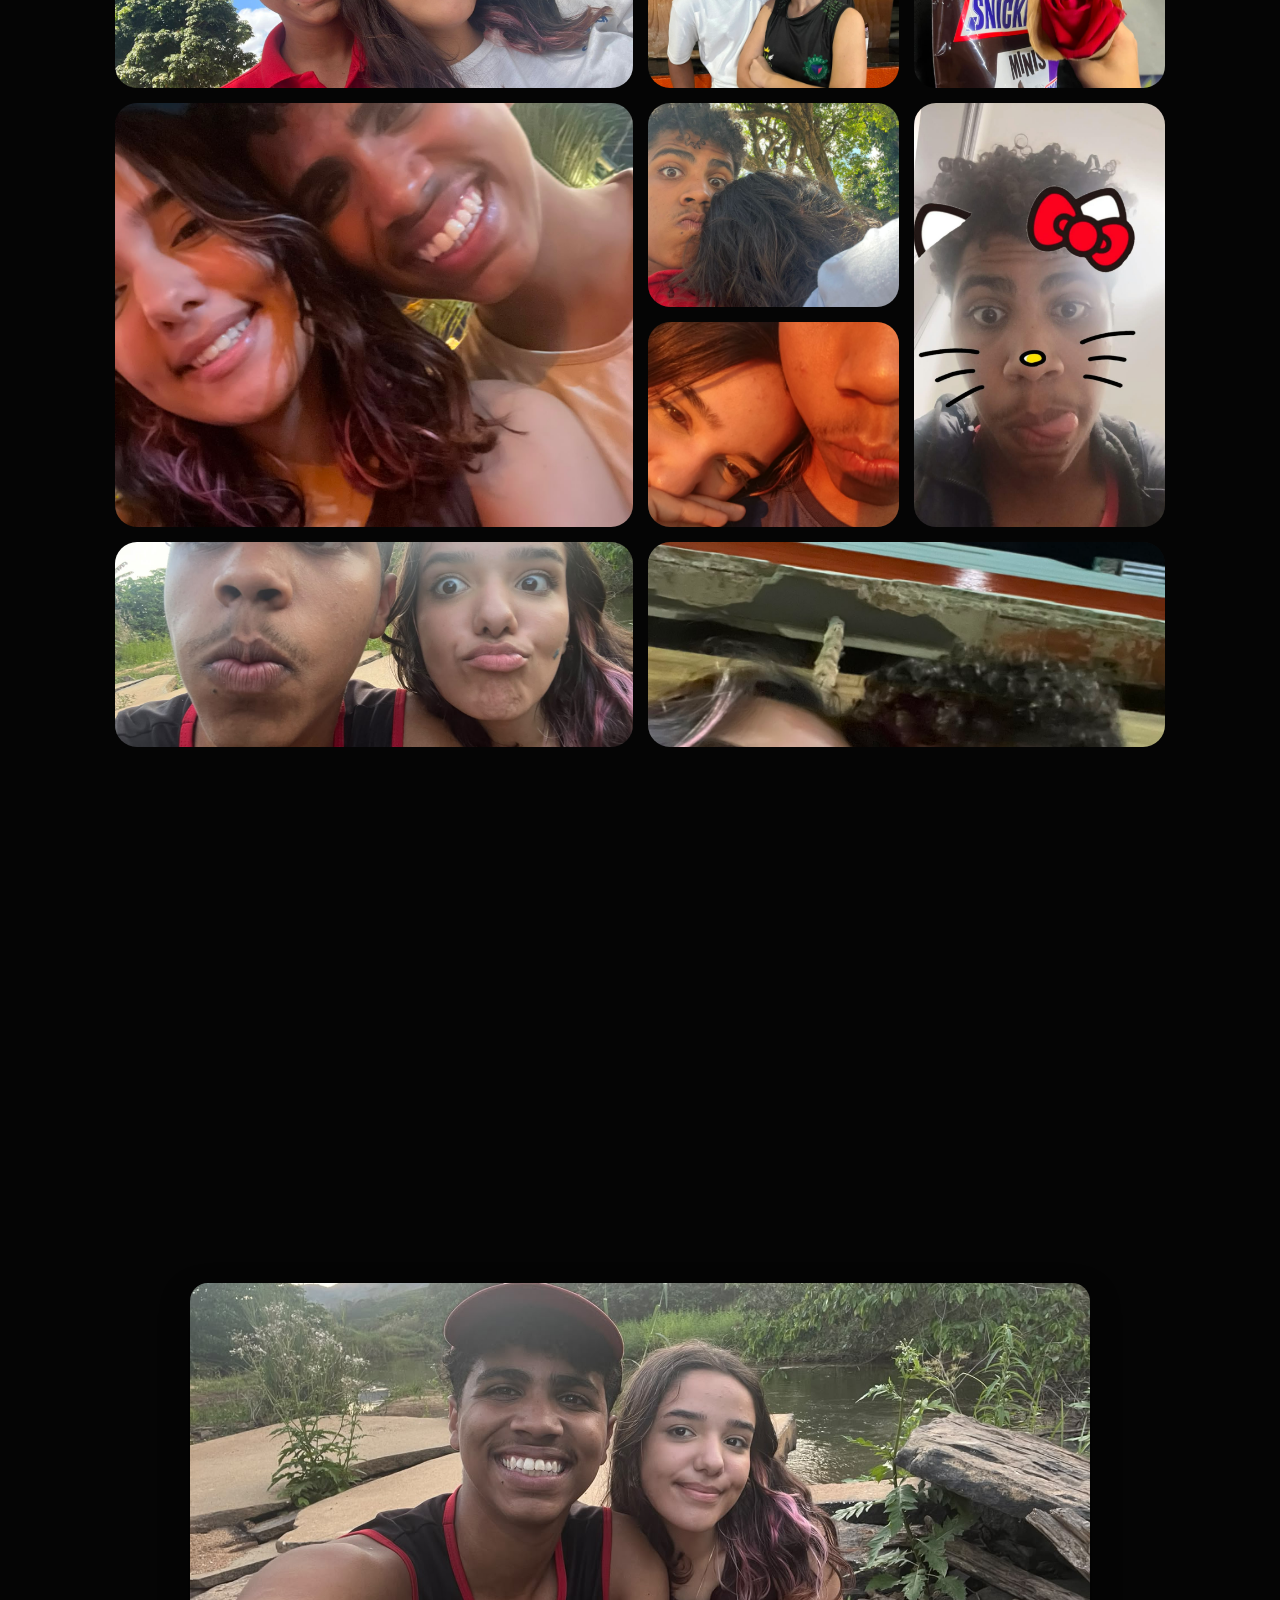
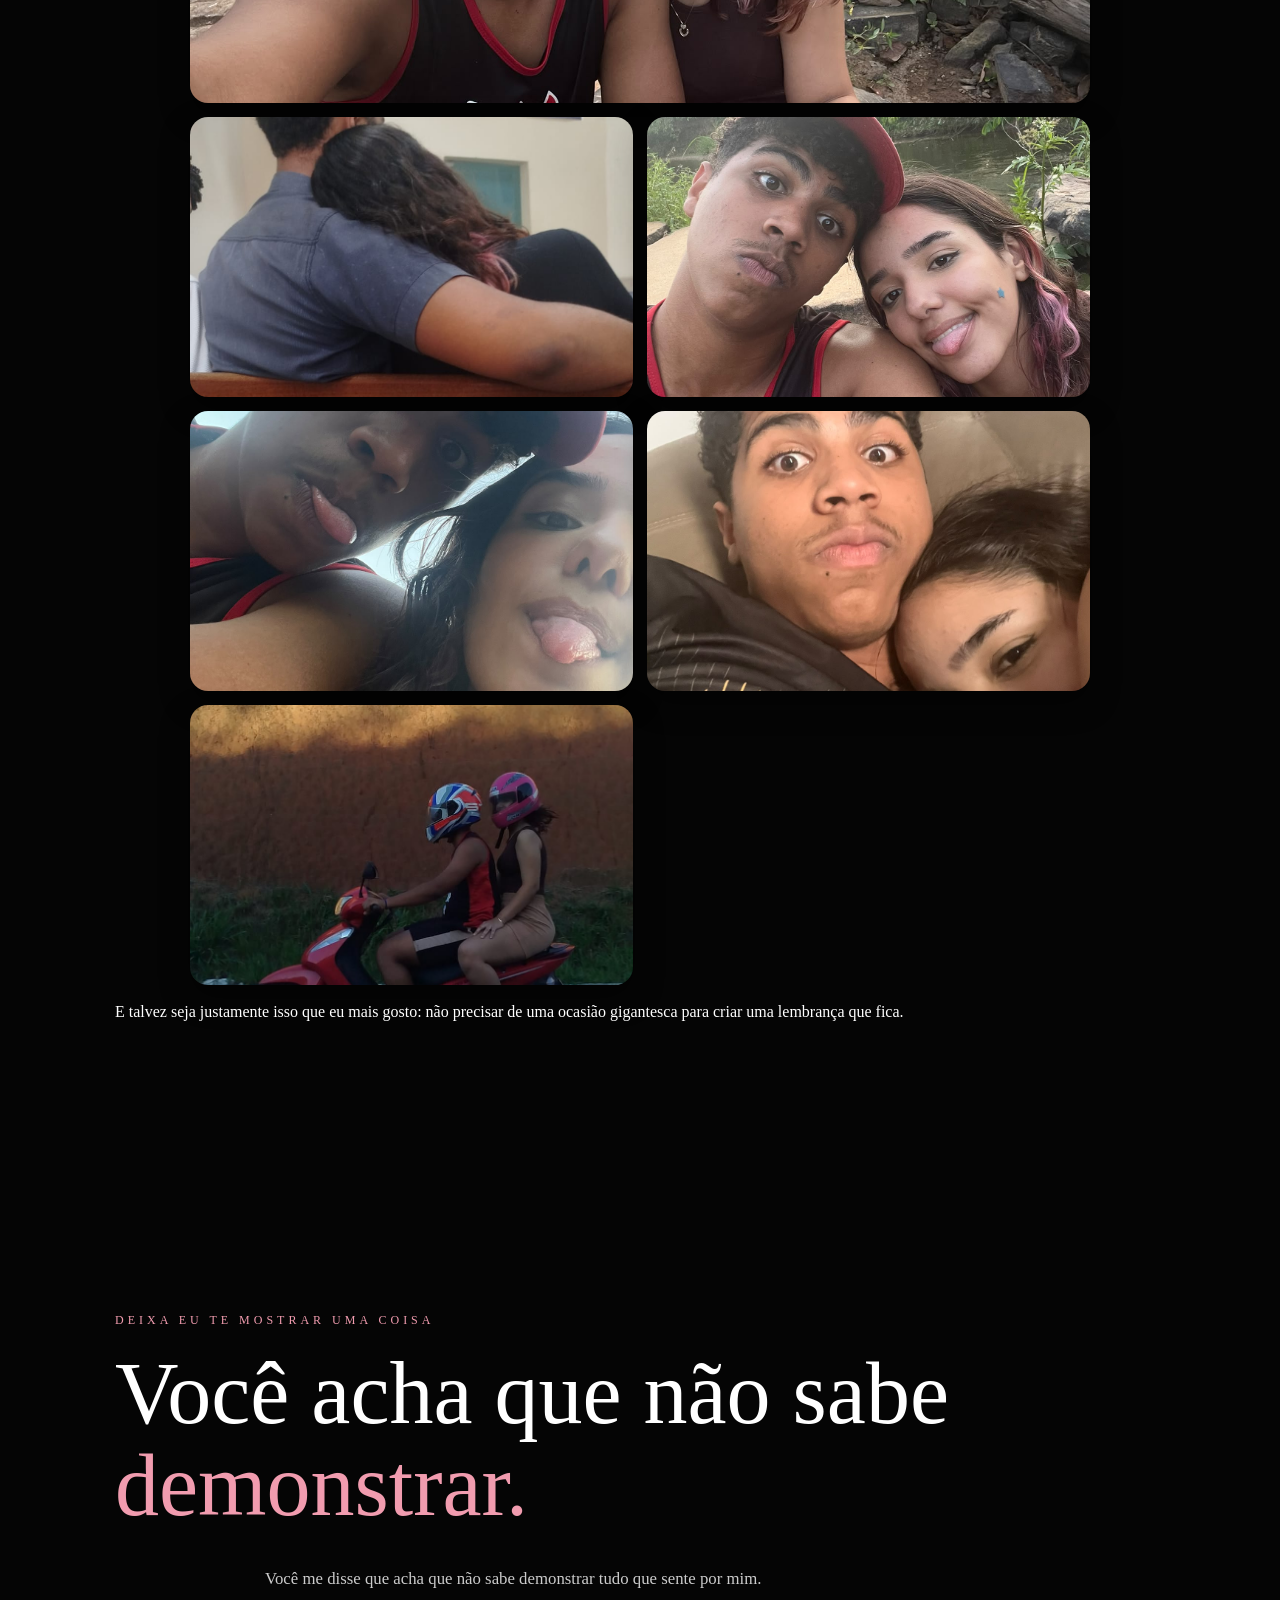
==== commit 1020d7cb: "qs" ====
--- a/Projeto.html
+++ b/Projeto.html
@@ -280,9 +280,14 @@
                     </h3>
 
                     <p>
-                        E então aconteceu. Depois de esperar,
-                        imaginar e provavelmente ficar nervoso demais,
-                        finalmente aconteceu nosso primeiro beijo.
+                        E então aconteceu.
+                        <br>
+                        Depois de tanta espera (e vontade kkk), rolou nosso primeiro beijo.
+                        <br>
+                        Eu não tenho uma foto dele em específico, mas acho que nem precisava.
+                        <br>
+                        Aquele momento ficou marcado pra gente, porque de certa forma,
+                        foi o que “consumou” o amor que a gente já sentia.
                     </p>
 
                 </div>
@@ -295,12 +300,12 @@
                     <div class="conversation-prints">
 
                         <img
-                            src="assets/timeline/desistir2.jpeg"
+                            src="assets/timeline/desistir1.jpeg"
                             alt="Ela dizendo que não estava pronta"
                         >
 
                         <img
-                            src="assets/timeline/desistir1.jpeg"
+                            src="assets/timeline/desistir.jpeg"
                             alt="Minha resposta"
                         >
 
@@ -311,11 +316,15 @@
                     </h3>
 
                     <p>
-                        Depois de tudo que já tinha acontecido,
-                        você teve medo e achou que talvez não estivesse
-                        pronta. Eu entendi seu lado, mas também sabia
-                        o quanto queria continuar conhecendo você.
-                        Então eu insisti. E ainda bem que insisti.
+                        Com tudo dando tão certo, eu acabei me empolgando demais e estava te pressionando muito.
+                        <br>
+                        Você me pediu um tempo pra pensar melhor e, apesar de não ter citado diretamente, 
+                        eu entendi seu lado e percebi meu erro. Busquei melhorar essa minha falha porque,
+                        acima de tudo, eu tinha certeza de que queria você.
+                        <br>
+                        E quer saber? Esse tempinho fez muito bem pra nós dois, porque aprendemos a lidar melhor um com o outro.
+                        <br>
+                        E ainda bem que insistimos, apesar das nossas diferenças.
                     </p>
 
                 </div>
@@ -335,11 +344,12 @@
                     </h3>
 
                     <p>
-                        Nem tudo precisa ser um momento gigantesco.
-                        Às vezes é só uma conversa, uma risada,
-                        um olhar ou alguma besteira que a gente fala.
-                        E são justamente essas coisas que eu mais
-                        gosto quando estou com você.
+                        Depois de tudo isso, nós voltamos e, desde então, tem dado muito certo entre nós.
+                        <br>
+                        Passamos por vários momentos juntos, alguns simples, outros nem tanto, mas todos muito importantes pra mim.
+                        <br>
+                        E acho que é justamente isso que eu mais gosto na nossa história: perceber que, mesmo nas coisas mais simples,
+                        a gente consegue criar momentos que eu quero guardar pra sempre.
                     </p>
 
                 </div>
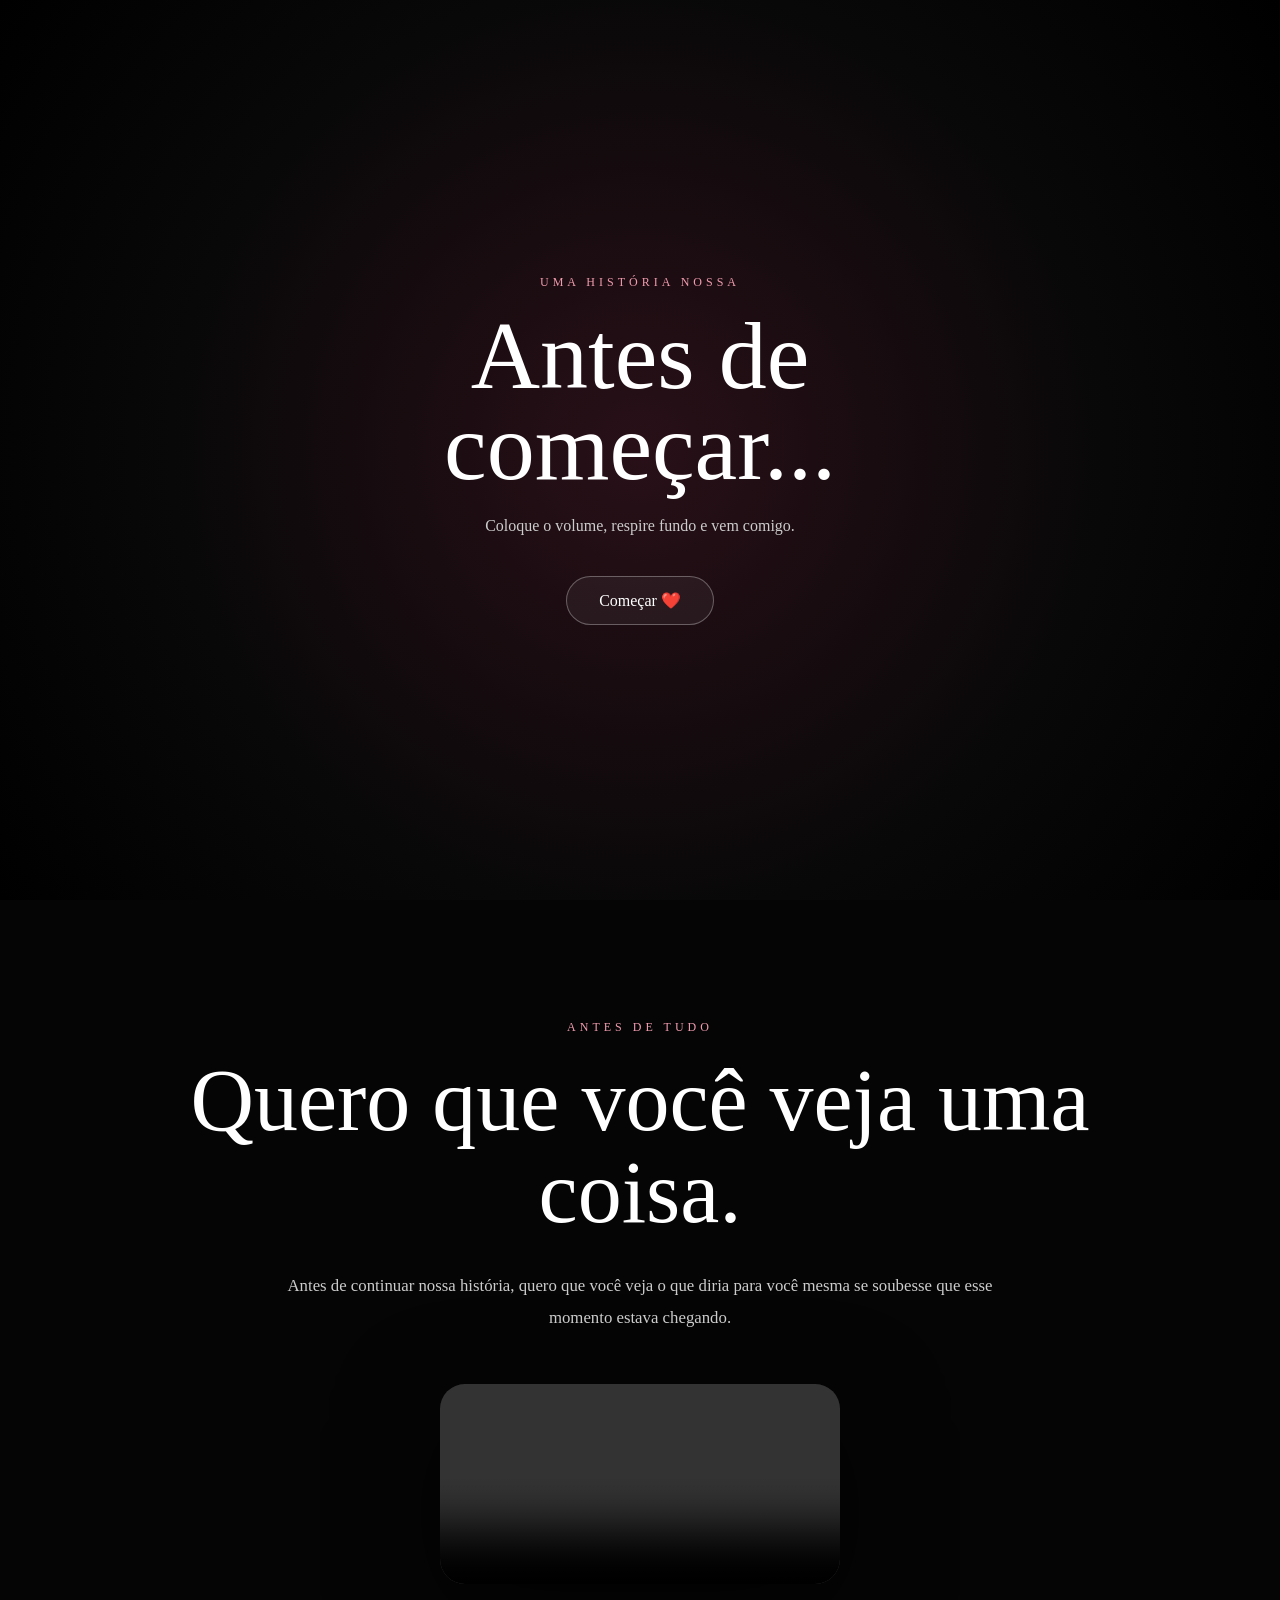
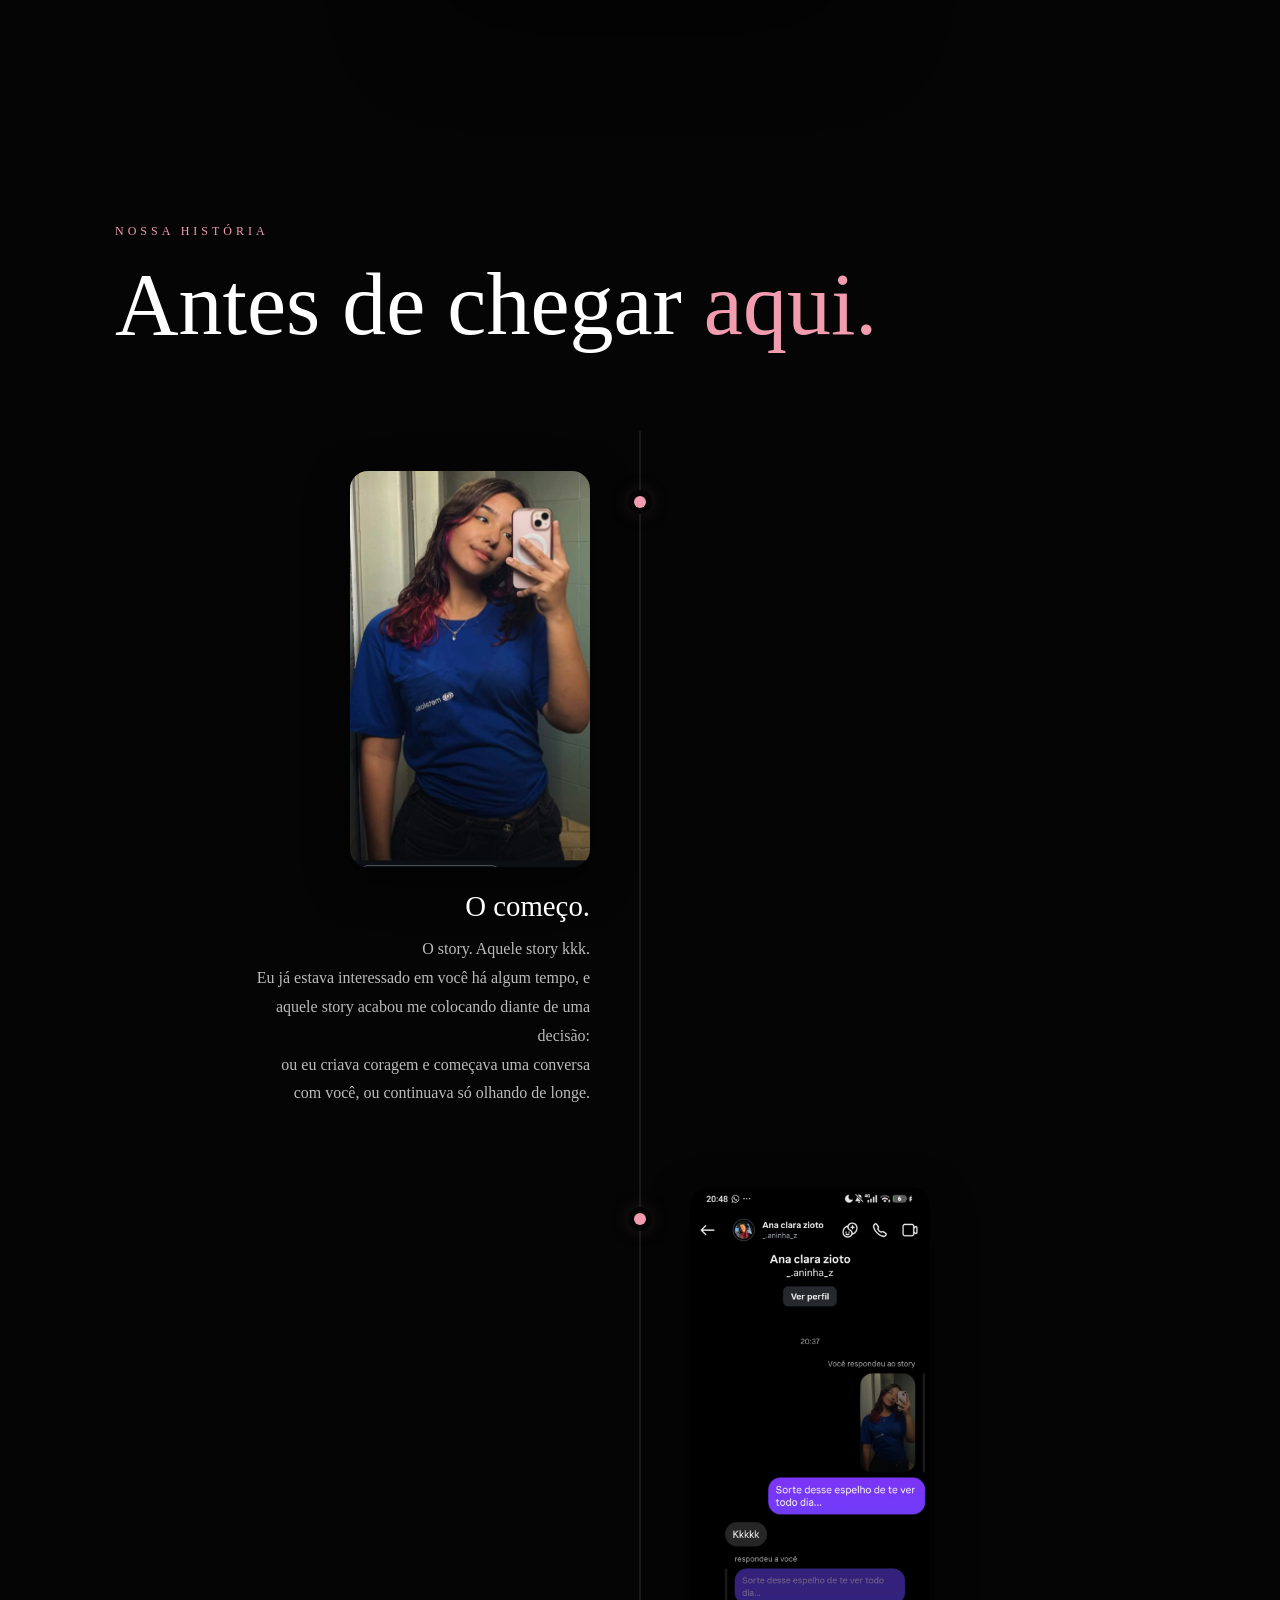
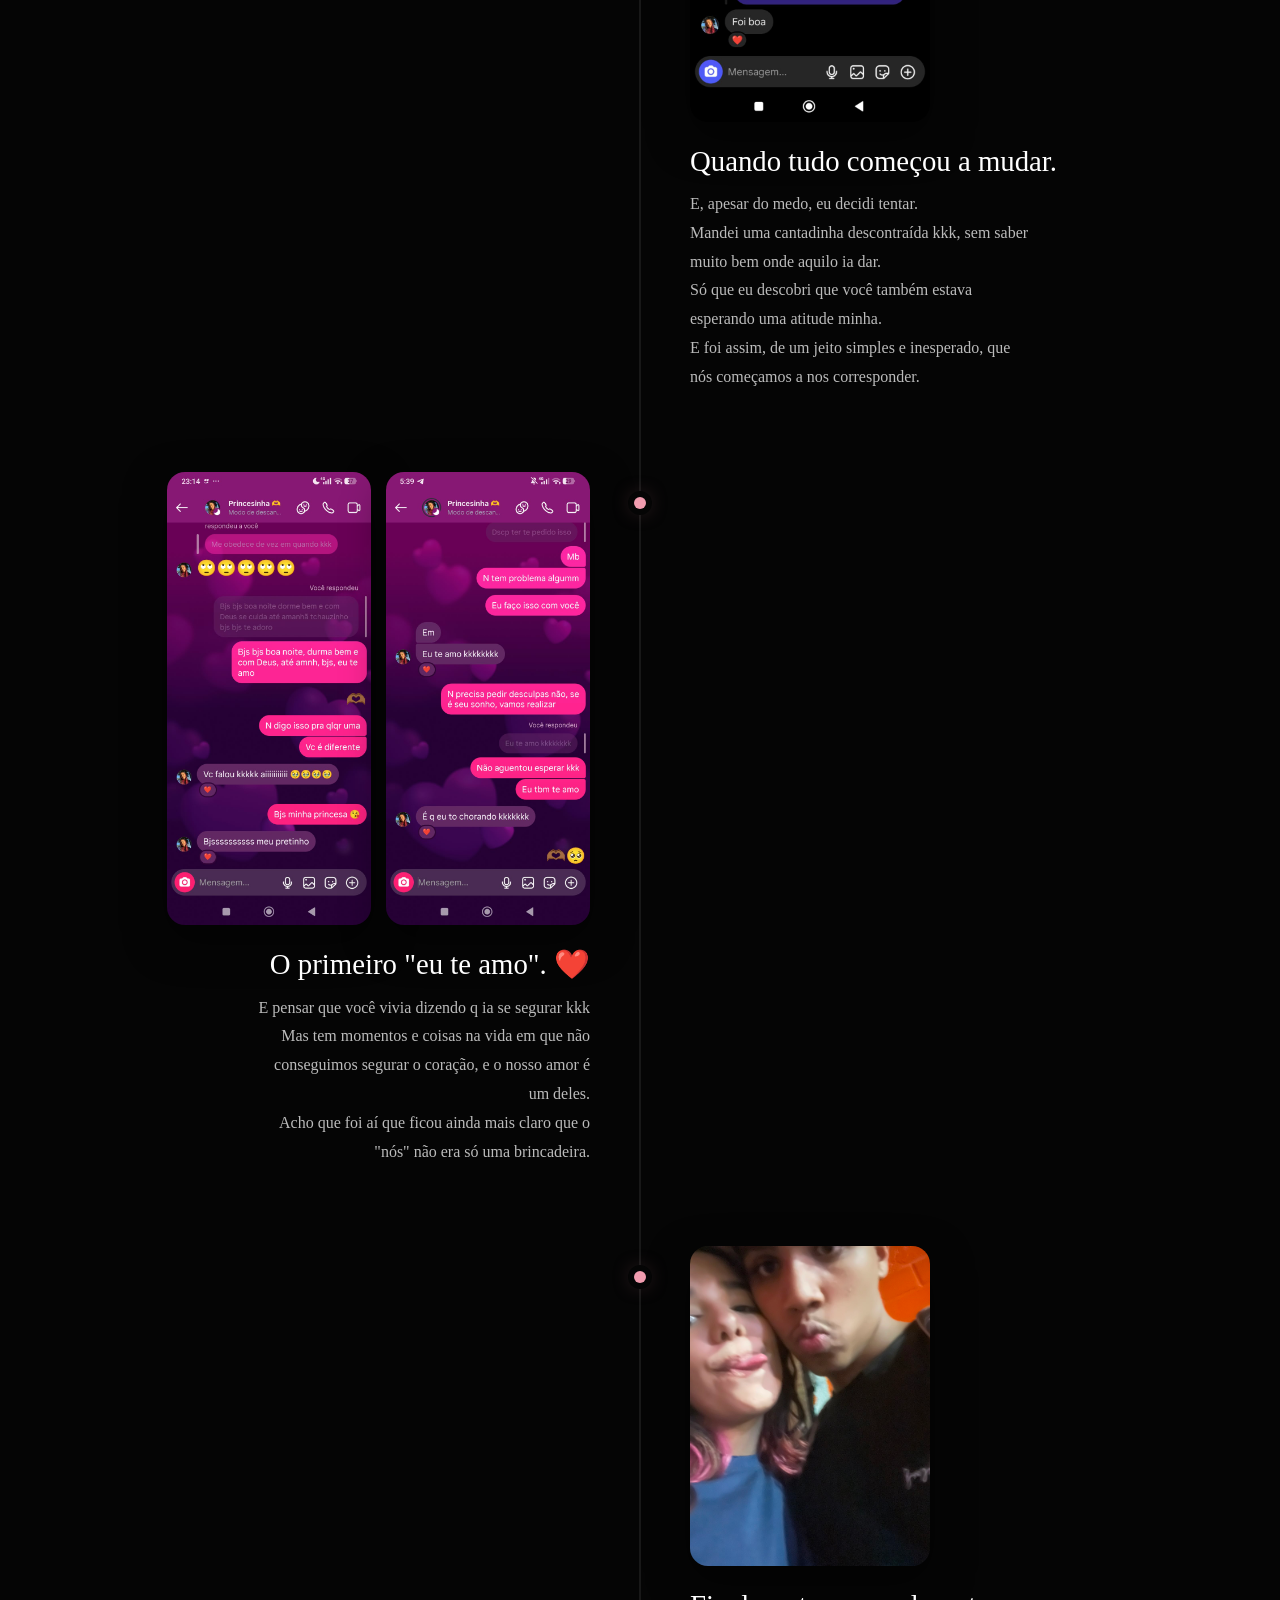
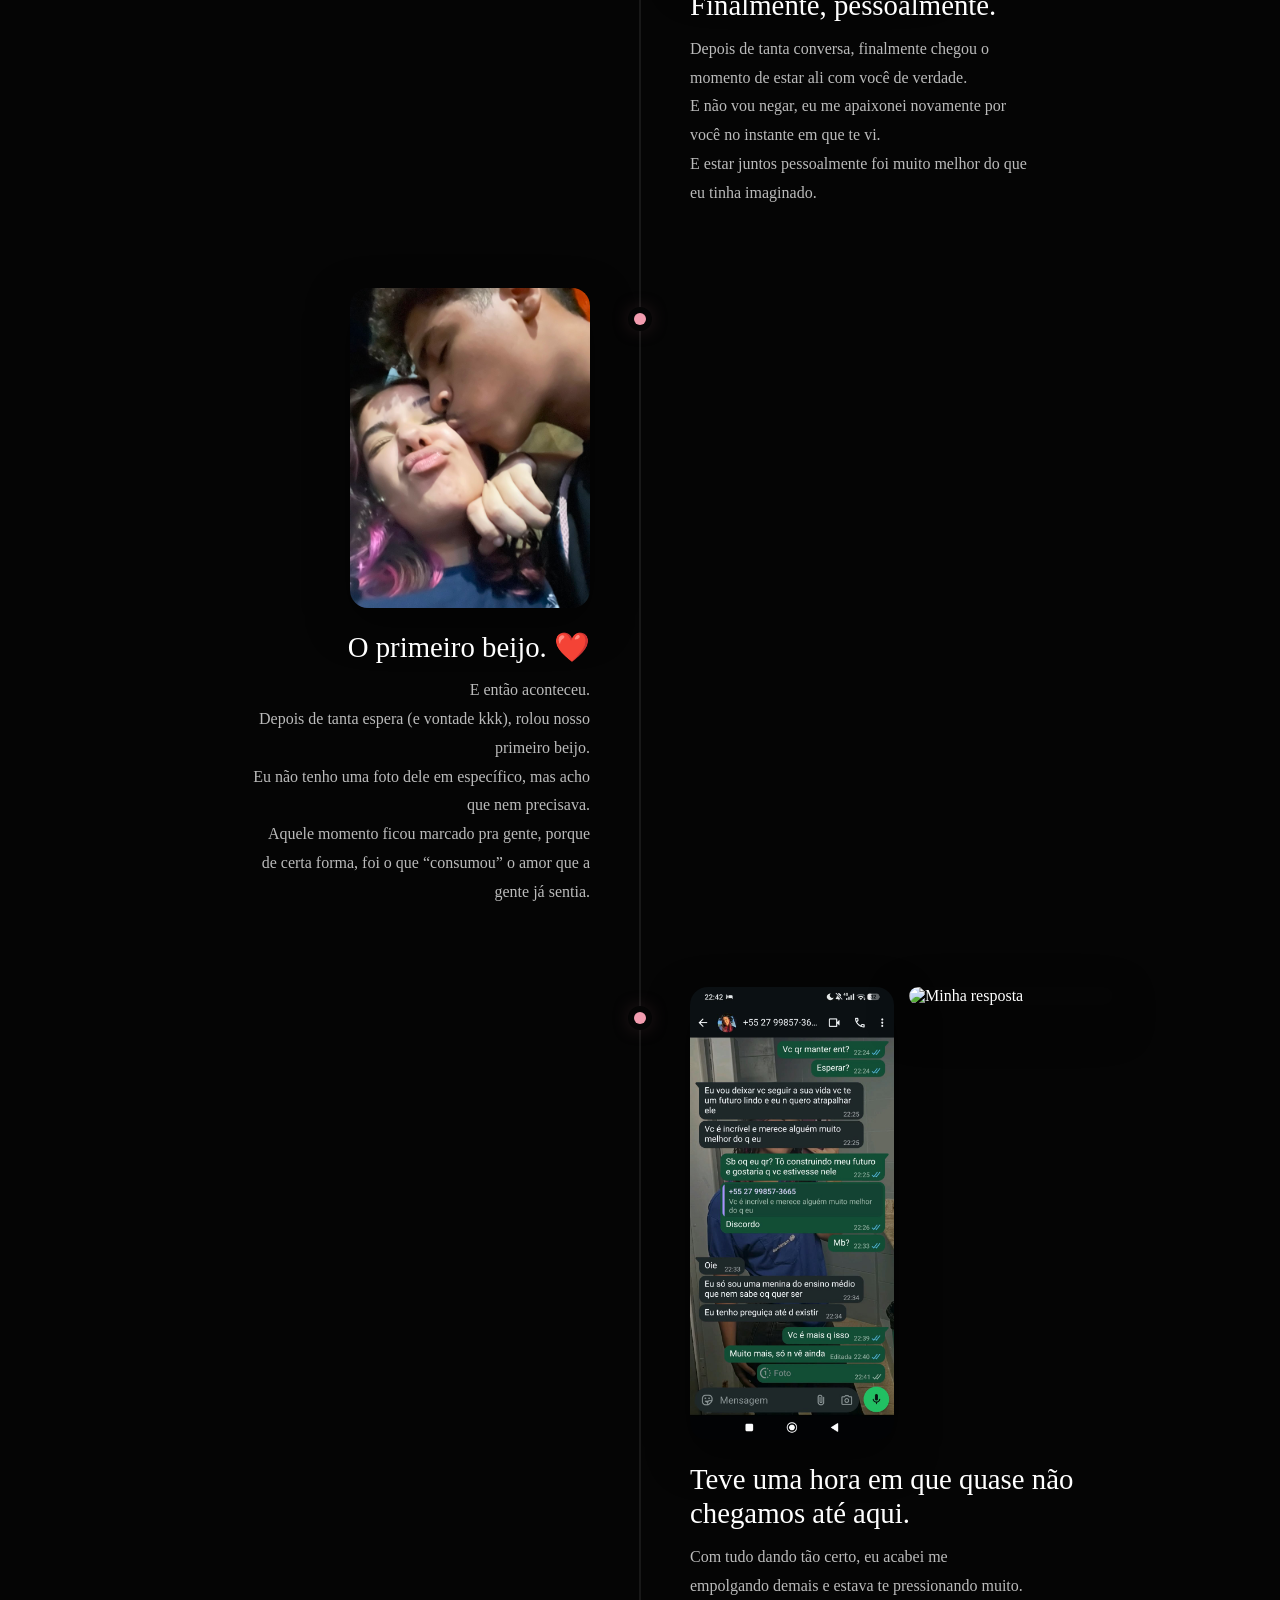
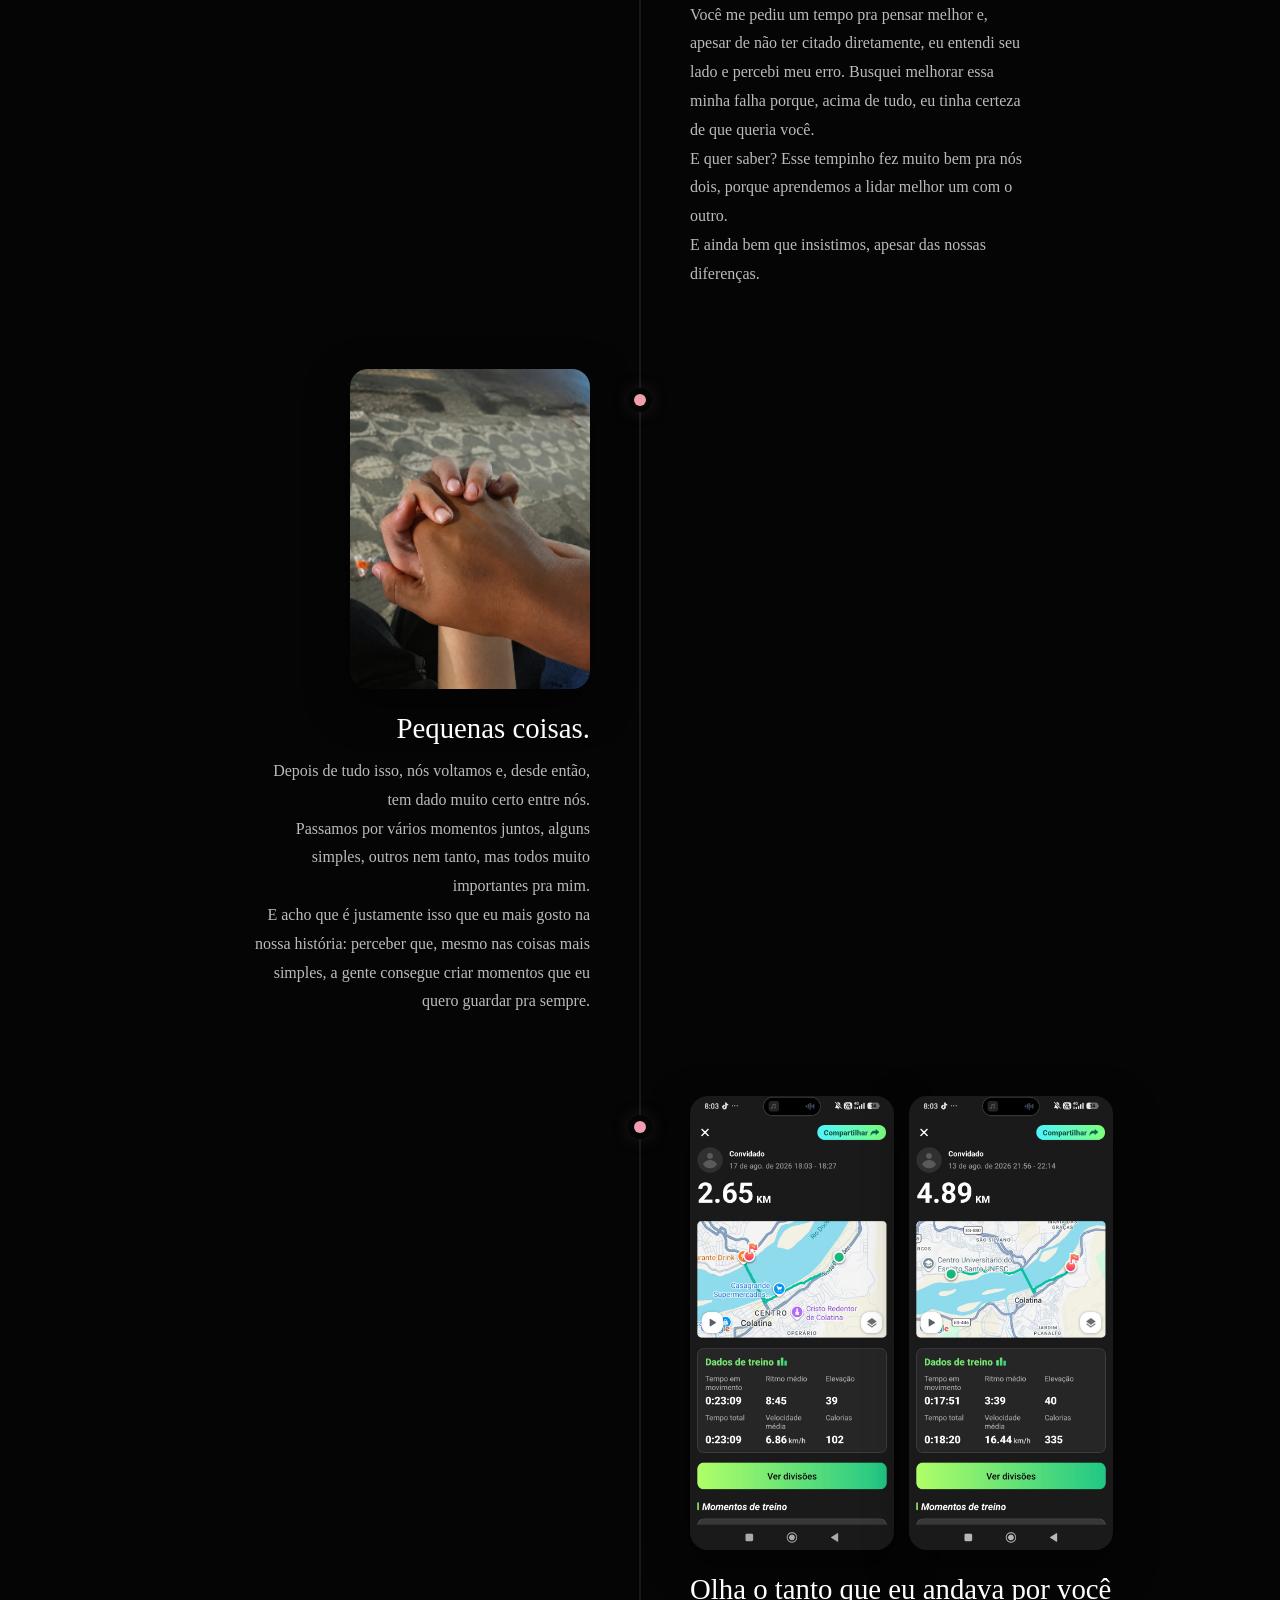
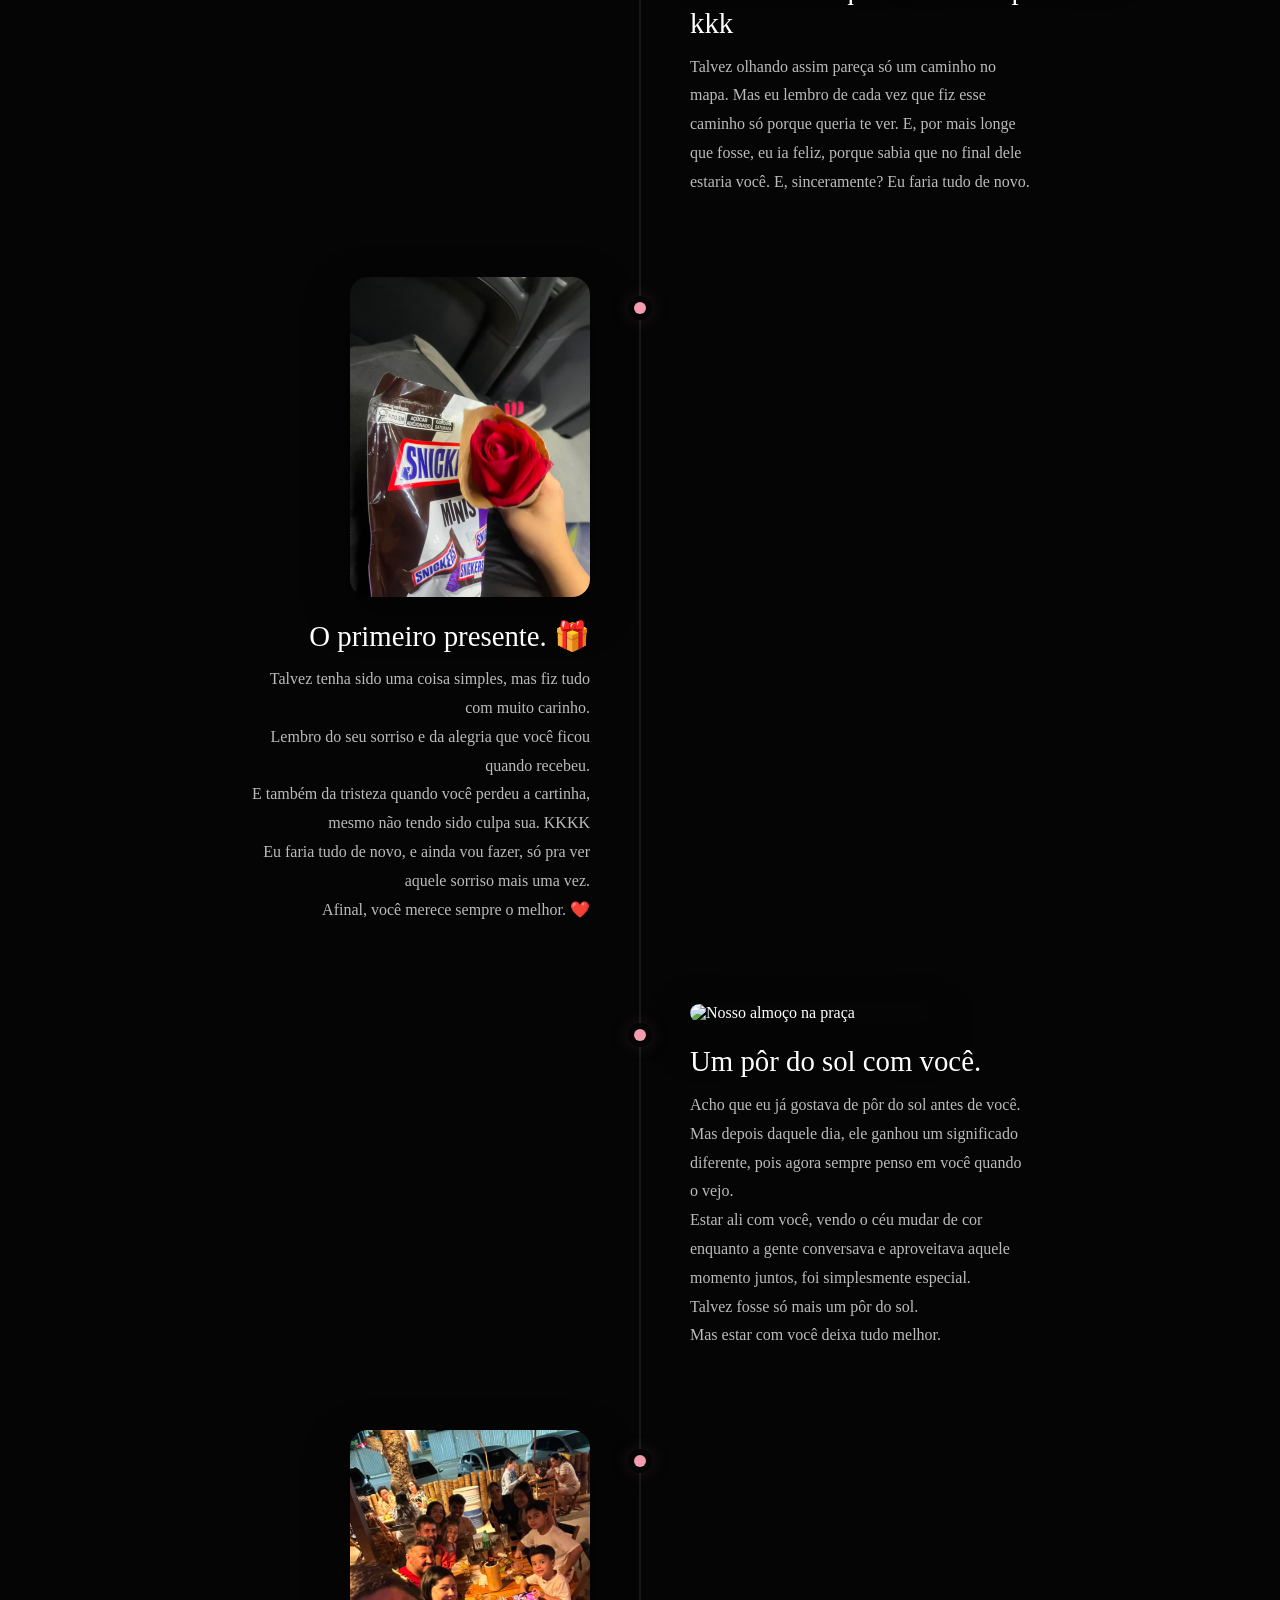
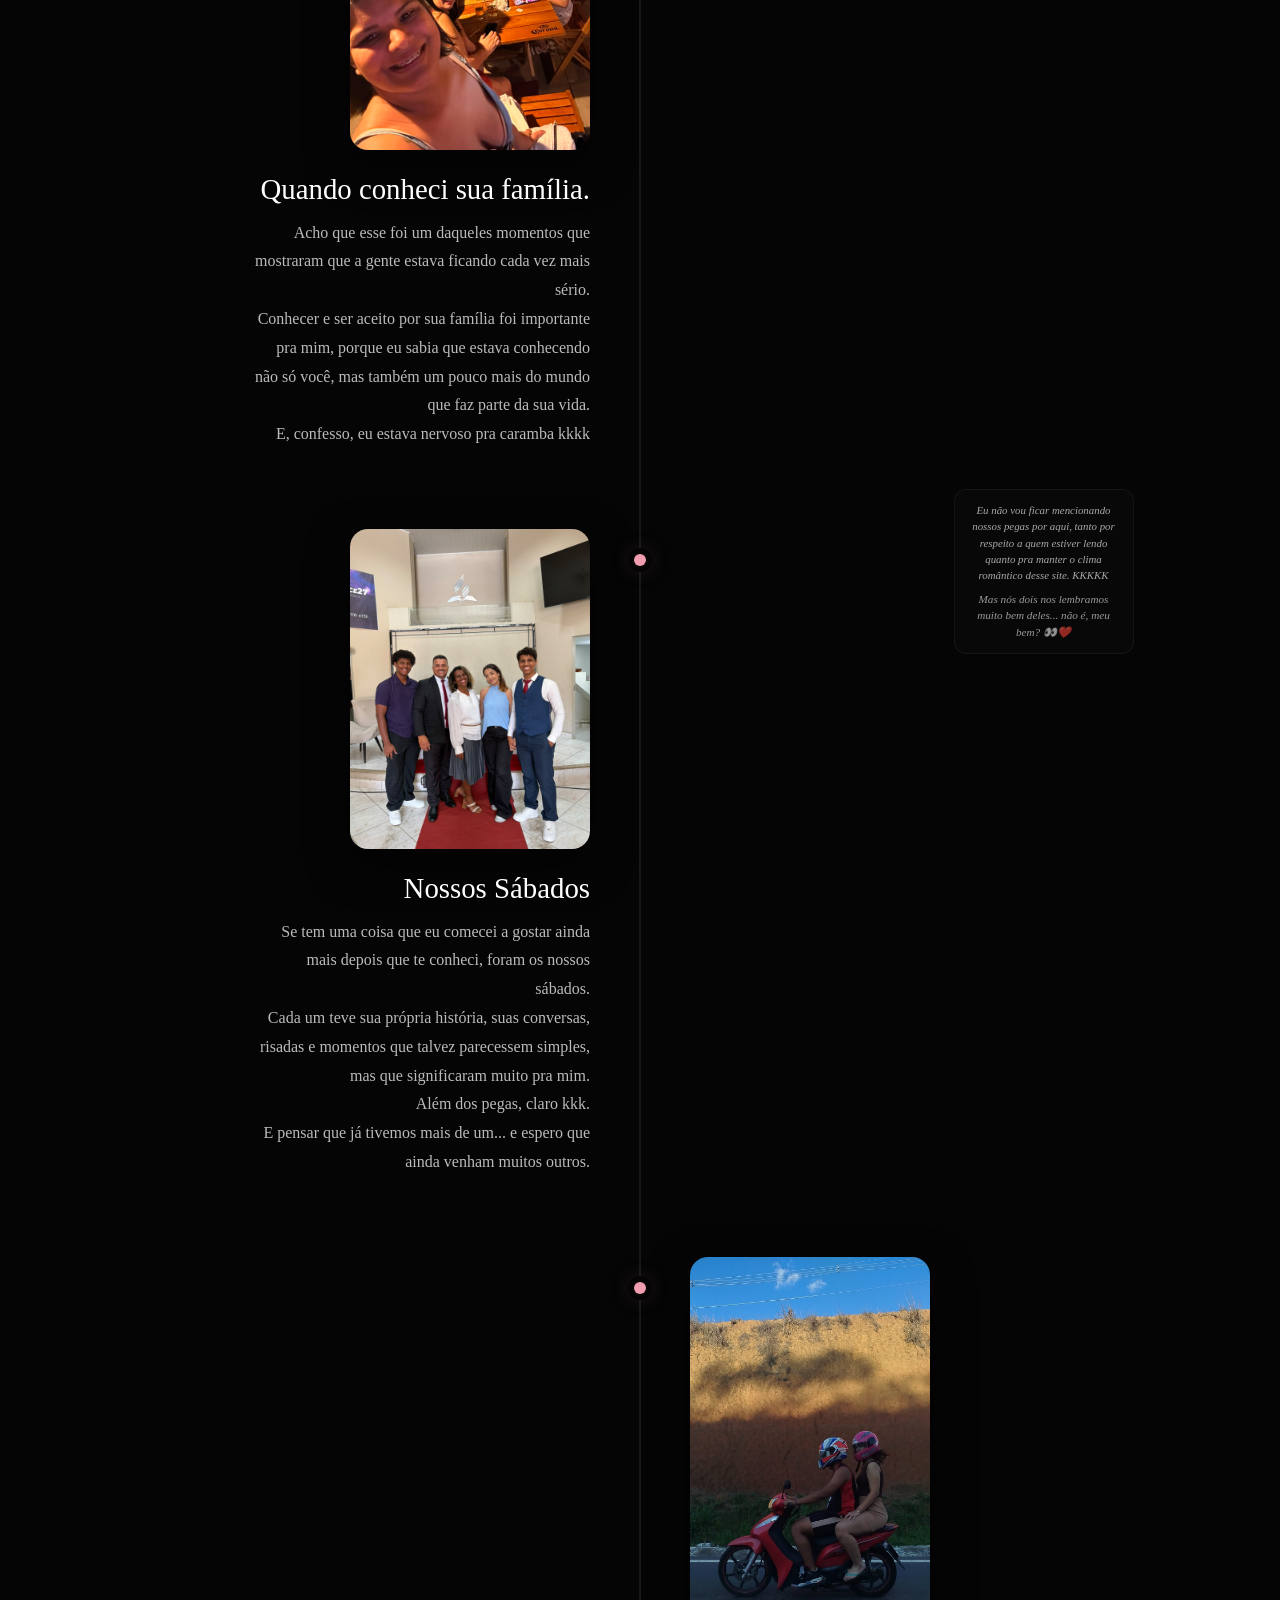
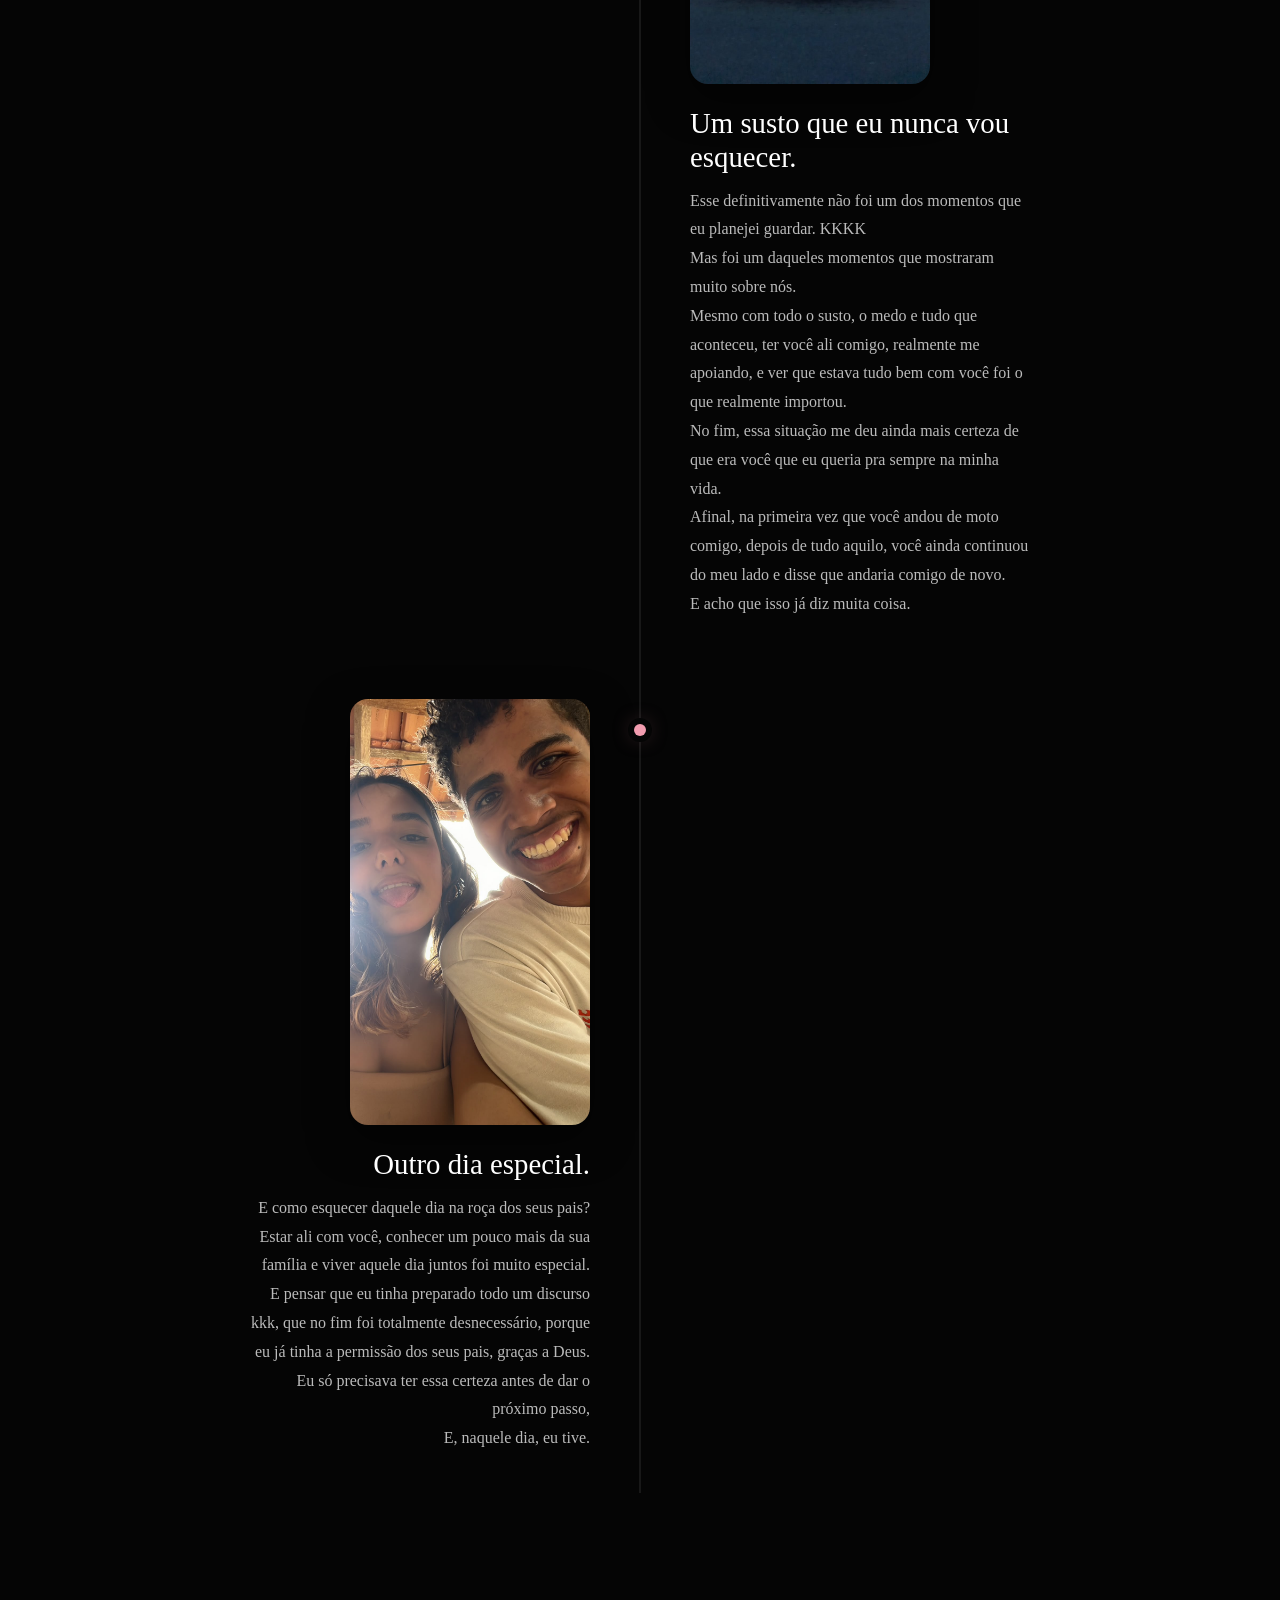
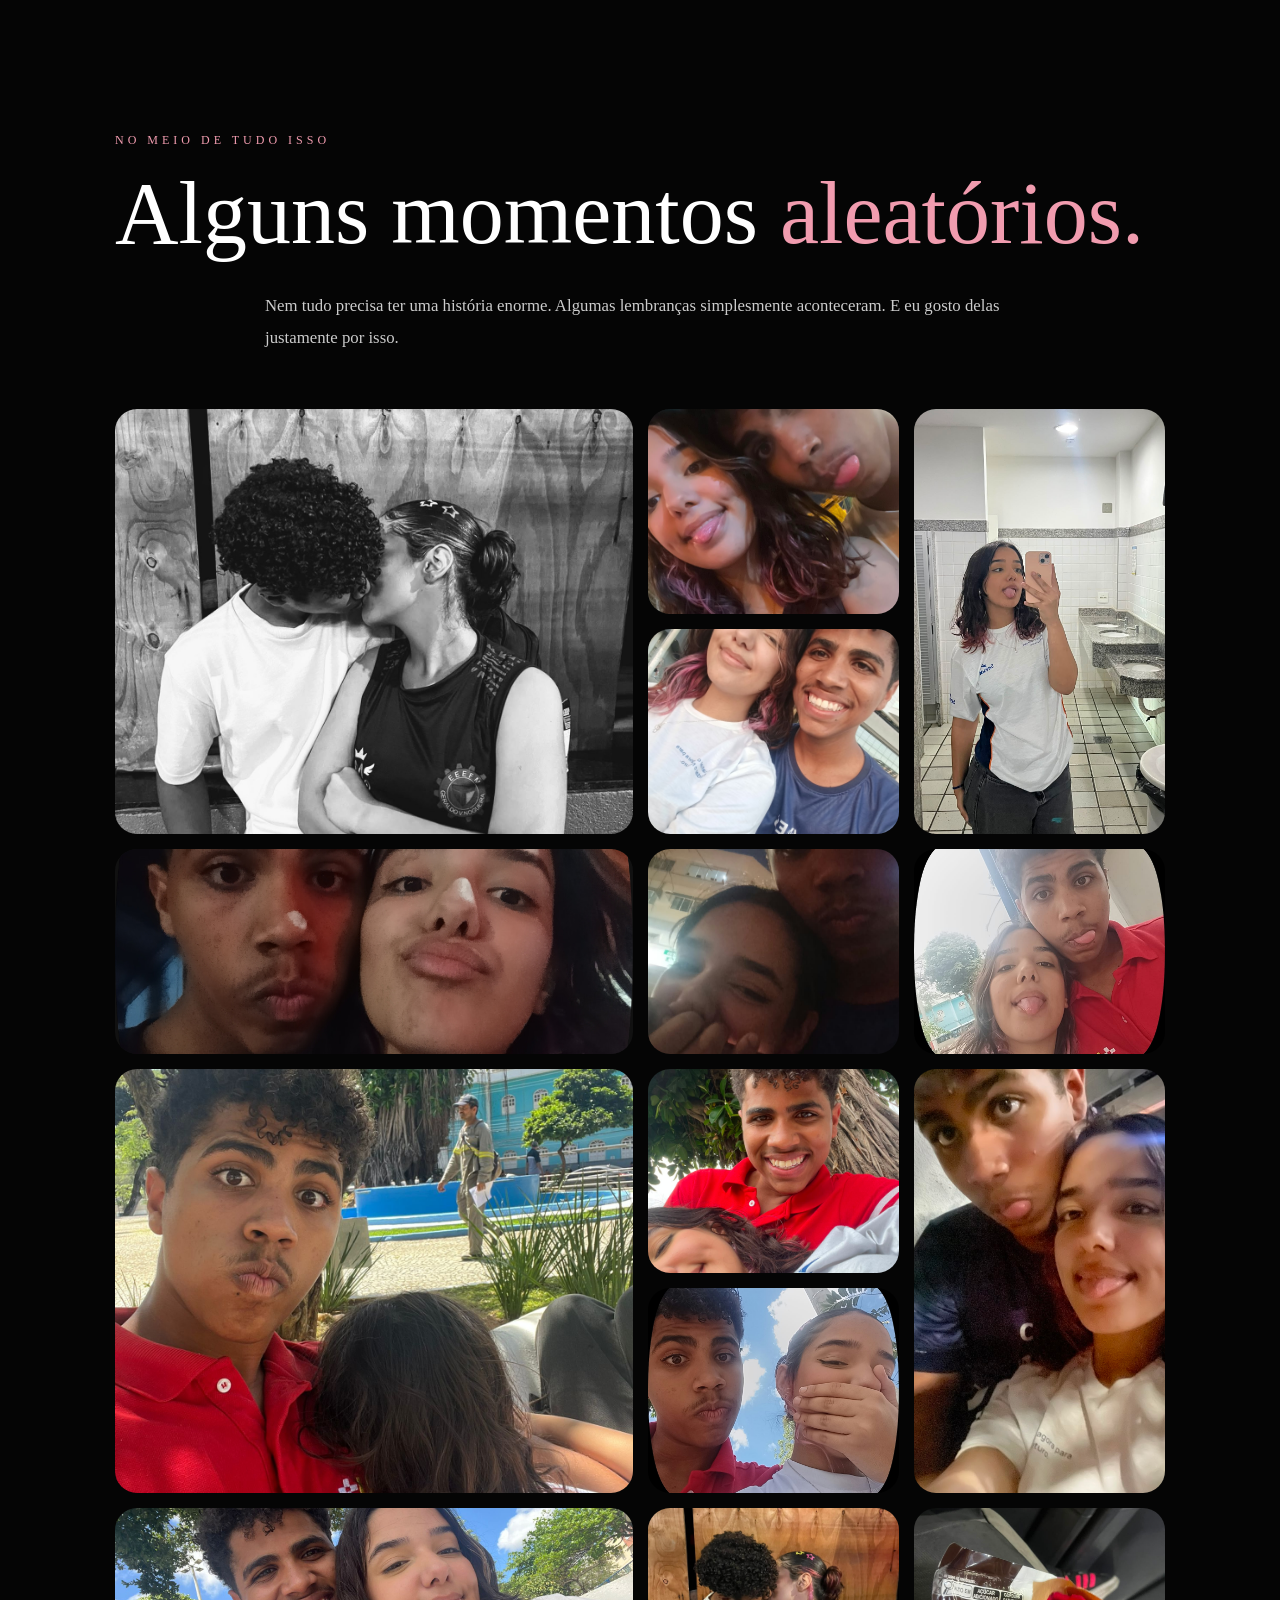
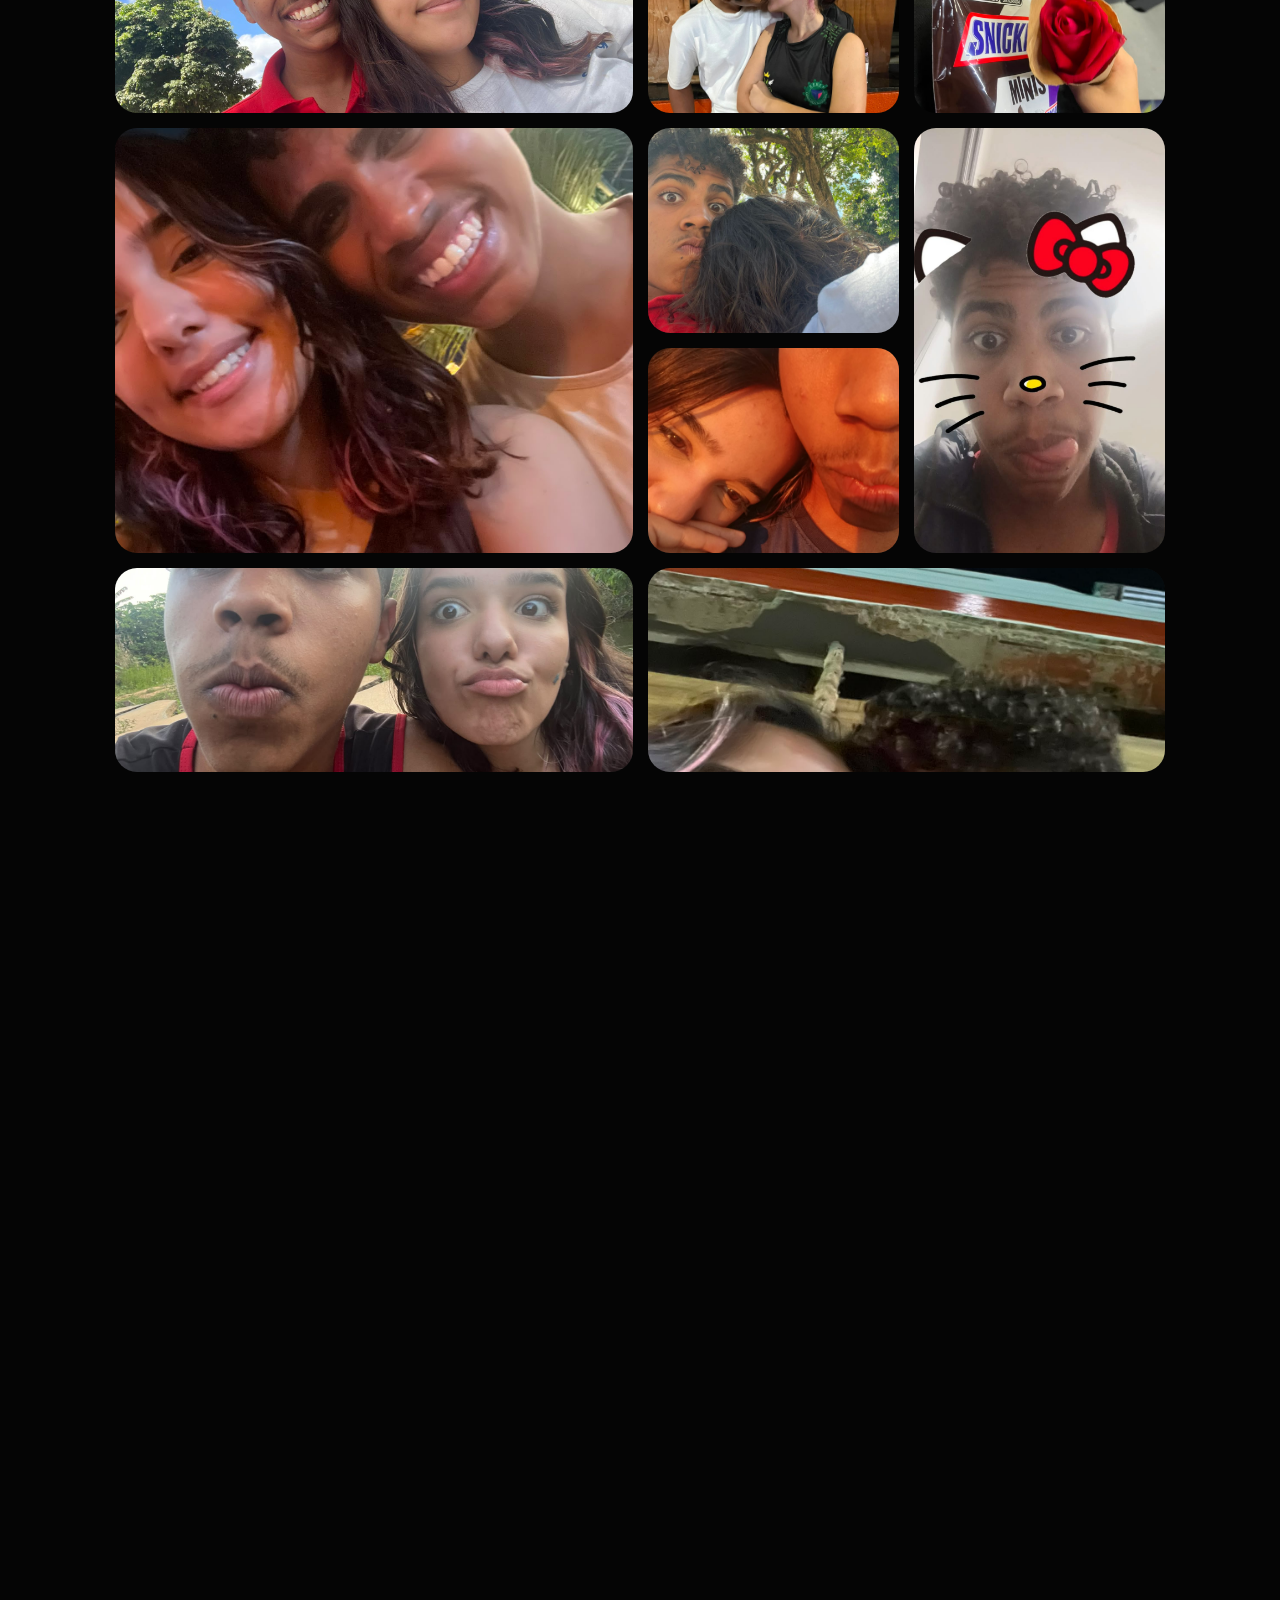
==== commit 9cb2f575: "top" ====
--- a/Projeto.html
+++ b/Projeto.html
@@ -374,14 +374,17 @@
                     </div>
 
                     <h3>
-                        Olha o tanto que eu andava por você. KKKK
+                        Olha o tanto que eu andava por você kkk
                     </h3>
 
                     <p>
-                        Talvez olhando assim pareça só um caminho
-                        no mapa. Mas eu lembro de cada vez que fiz
-                        esse caminho só porque queria te ver.
-                        E, sinceramente? Eu faria de novo.
+                        Talvez olhando assim pareça só um caminho no mapa.
+
+                        Mas eu lembro de cada vez que fiz esse caminho só porque queria te ver.
+
+                        E, por mais longe que fosse, eu ia feliz, porque sabia que no final dele estaria você.
+
+                        E, sinceramente? Eu faria tudo de novo.
                     </p>
 
                 </div>
@@ -401,11 +404,15 @@
                     </h3>
 
                     <p>
-                        Talvez tenha sido só uma coisa naquele dia,
-                        mas hoje, olhando pra trás, eu gosto de pensar
-                        que foi uma das primeiras vezes que coloquei
-                        em alguma coisa o carinho que eu já estava
-                        começando a sentir por você.
+                        Talvez tenha sido uma coisa simples, mas fiz tudo com muito carinho.
+                        <br>
+                        Lembro do seu sorriso e da alegria que você ficou quando recebeu.
+                        <br>
+                        E também da tristeza quando você perdeu a cartinha, mesmo não tendo sido culpa sua. KKKK
+                        <br>
+                        Eu faria tudo de novo, e ainda vou fazer, só pra ver aquele sorriso mais uma vez.
+                        <br>
+                        Afinal, você merece sempre o melhor. ❤️
                     </p>
 
                 </div>
@@ -421,17 +428,19 @@
                     >
 
                     <h3>
-                        Você apareceu quando eu mais precisava.
+                        Um pôr do sol com você.
                     </h3>
 
                     <p>
-                        Nesse dia eu estava passando mal e você
-                        simplesmente disse: "eu vou aí ficar com você".
-                        E foi. Você passou lá no meu serviço e ficou
-                        meu almoço inteiro comigo na praça.
-                        Talvez pra você tenha sido só ficar comigo
-                        um tempinho. Pra mim, meu dia mudou
-                        completamente. Até o mal foi embora. KKKK.
+                        Acho que eu já gostava de pôr do sol antes de você.
+                        <br>
+                        Mas depois daquele dia, ele ganhou um significado diferente, pois agora sempre penso em você quando o vejo.
+                        <br>
+                        Estar ali com você, vendo o céu mudar de cor enquanto a gente conversava e aproveitava aquele momento juntos, foi simplesmente especial.
+                        <br>
+                        Talvez fosse só mais um pôr do sol.
+                        <br>
+                        Mas estar com você deixa tudo melhor.
                     </p>
 
                 </div>
@@ -442,88 +451,392 @@
                 <div class="timeline-item reveal">
 
                     <img
+                        src="assets/timeline/familia.jpeg"
+                        alt="Sua familia"
+                    >
+
+                    <h3>
+                        Quando conheci sua família.
+                    </h3>
+
+                    <p>
+                        Acho que esse foi um daqueles momentos que mostraram que a gente estava ficando cada vez mais sério.
+                        <br>
+                        Conhecer e ser aceito por sua família foi importante pra mim, porque eu sabia que estava conhecendo não só você,
+                        mas também um pouco mais do mundo que faz parte da sua vida.
+                        <br>
+                        E, confesso, eu estava nervoso pra caramba kkkk
+                    </p>
+
+                </div>
+
+
+                <!-- TRANSIÇÃO -->
+
+                <div class="timeline-note">
+
+                    <p>
+                        Eu não vou ficar mencionando nossos pegas por aqui,
+                        tanto por respeito a quem estiver lendo quanto pra manter
+                        o clima romântico desse site. KKKKK
+                    </p>
+
+                    <p>
+                        Mas nós dois nos lembramos muito bem deles...
+                        não é, meu bem? 👀❤️
+                    </p>
+
+                </div>
+
+
+                <!-- 12 -->
+
+                <div class="timeline-item reveal">
+
+                    <img
+                        src="assets/timeline/sabado.jpeg"
+                        alt="Sábados"
+                    >
+
+                    <h3>
+                        Nossos Sábados
+                    </h3>
+
+                    <p>
+                        Se tem uma coisa que eu comecei a gostar ainda mais depois que te conheci, foram os nossos sábados.
+                        <br>
+                        Cada um teve sua própria história, suas conversas, risadas e momentos que talvez parecessem simples, 
+                        mas que significaram muito pra mim.
+                        <br>
+                        Além dos pegas, claro kkk.
+                        <br>
+                        E pensar que já tivemos mais de um... e espero que ainda venham muitos outros.
+                    </p>
+
+                </div>
+
+
+                <!-- 13 -->
+
+                <div class="timeline-item reveal">
+
+                    <img
+                        src="assets/fins-de-semana/biz.jpeg"
+                        alt="Acidente"
+                    >
+
+                    <h3>
+                        Um susto que eu nunca vou esquecer.
+                    </h3>
+
+                    <p>
+                        Esse definitivamente não foi um dos momentos que eu planejei guardar. KKKK
+                        <br>
+                        Mas foi um daqueles momentos que mostraram muito sobre nós.
+                        <br>
+                        Mesmo com todo o susto, o medo e tudo que aconteceu, ter você ali comigo, realmente me apoiando, e ver que estava tudo bem com você foi o que realmente importou.
+                        <br>
+                        No fim, essa situação me deu ainda mais certeza de que era você que eu queria pra sempre na minha vida.
+                        <br>
+                        Afinal, na primeira vez que você andou de moto comigo, depois de tudo aquilo, você ainda continuou do meu lado e disse que andaria comigo de novo.
+                        <br>
+                        E acho que isso já diz muita coisa.
+                    </p>
+
+                </div>
+
+
+                <!-- 14 -->
+
+                <div class="timeline-item reveal">
+
+                    <img
+                        src="assets/timeline/roça.jpeg"
+                        alt="roça"
+                    >
+
+                    <h3>
+                        Outro dia especial. 
+                    </h3>
+
+                    <p>
+                        E como esquecer daquele dia na roça dos seus pais?
+                        <br>
+                        Estar ali com você, conhecer um pouco mais da sua família e viver aquele dia juntos foi muito especial.
+                        <br>
+                        E pensar que eu tinha preparado todo um discurso kkk, que no fim foi totalmente desnecessário, porque eu já tinha a permissão dos seus pais, graças a Deus.
+                        <br>
+                        Eu só precisava ter essa certeza antes de dar o próximo passo,
+                        <br>
+                        E, naquele dia, eu tive.
+                    </p>
+
+                </div>
+
+
+            </div>
+
+        </div>
+
+    </section>
+
+
+    <!-- =========================
+         4 — MOSAICO
+    ========================= -->
+
+    <section class="moments-section">
+
+        <div class="container">
+
+            <div class="eyebrow reveal">
+                no meio de tudo isso
+            </div>
+
+            <h2 class="section-title reveal">
+
+                Alguns momentos
+
+                <span class="accent">
+                    aleatórios.
+                </span>
+
+            </h2>
+
+            <p class="section-text reveal">
+                Nem tudo precisa ter uma história enorme.
+                Algumas lembranças simplesmente aconteceram.
+                E eu gosto delas justamente por isso.
+            </p>
+
+
+            <div class="moments-grid reveal">
+
+                <!-- 01 -->
+                <div class="moment moment-large">
+
+                    <img
+                        src="assets/momentos/bj_black.jpeg"
+                        alt="Um momento nosso"
+                    >
+
+                </div>
+
+
+                <!-- 02 -->
+                <div class="moment">
+
+                    <img
+                        src="assets/timeline/lingua.jpeg"
+                        alt="Um momento nosso"
+                    >
+
+                </div>
+
+
+                <!-- 03 -->
+                <div class="moment moment-tall">
+
+                    <img class="espelho"
+                        src="assets/momentos/espelho.jpeg"
+                        alt="Um momento nosso"
+                    >
+
+                </div>
+
+
+                <!-- 04 -->
+                <div class="moment">
+
+                    <img
+                        src="assets/momentos/mendigo.jpeg"
+                        alt="Um momento nosso"
+                    >
+
+                </div>
+
+
+                <!-- 05 -->
+                <div class="moment moment-wide">
+
+                    <img
                         src="assets/momentos/momento-01.jpeg"
-                        alt="Nós dois"
-                    >
-
-                    <h3>
-                        Nós dois.
-                    </h3>
-
-                    <p>
-                        É engraçado pensar em como tudo começou e
-                        olhar pra onde a gente chegou. Em tão pouco
-                        tempo, você conseguiu se tornar alguém muito
-                        importante pra mim.
-                    </p>
+                        alt="Um momento nosso"
+                    >
+
+                </div>
+
+
+                <!-- 06 -->
+                <div class="moment">
+
+                    <img
+                        src="assets/momentos/noite.jpeg"
+                        alt="Um momento nosso"
+                    >
+
+                </div>
+
+
+                <!-- 07 -->
+                <div class="moment">
+
+                    <img
+                        src="assets/momentos/ontem.jpeg"
+                        alt="Um momento nosso"
+                    >
+
+                </div>
+
+
+                <!-- 08 -->
+                <div class="moment moment-large">
+
+                    <img
+                        src="assets/momentos/dormindo1.jpeg"
+                        alt="Um momento nosso"
+                    >
+
+                </div>
+
+
+                <!-- 09 -->
+                <div class="moment">
+
+                    <img
+                        src="assets/momentos/praca2.jpeg"
+                        alt="Um momento nosso"
+                    >
+
+                </div>
+
+
+                <!-- 10 -->
+                <div class="moment moment-tall">
+
+                    <img
+                        src="assets/momentos/sol.jpeg"
+                        alt="Um momento nosso"
+                    >
+
+                </div>
+
+
+                <!-- 11 -->
+                <div class="moment">
+
+                    <img
+                        src="assets/momentos/praca4.jpeg"
+                        alt="Um momento nosso"
+                    >
 
                 </div>
 
 
                 <!-- 12 -->
-
-                <div class="timeline-item reveal">
-
-                    <div class="future-placeholder">
-
-                        Um momento nosso que ainda vai entrar aqui. ❤️
-
-                    </div>
-
-                    <h3>
-                        Mais uma lembrança.
-                    </h3>
-
-                    <p>
-                        Porque nossa história ainda está sendo escrita.
-                    </p>
+                <div class="moment moment-wide">
+
+                    <img
+                        src="assets/momentos/praca3.jpeg"
+                        alt="Um momento nosso"
+                    >
 
                 </div>
 
 
                 <!-- 13 -->
-
-                <div class="timeline-item reveal">
-
-                    <div class="future-placeholder">
-
-                        Outro momento que ainda vamos viver. ❤️
-
-                    </div>
-
-                    <h3>
-                        Ainda tem mais.
-                    </h3>
-
-                    <p>
-                        E eu quero guardar tudo.
-                    </p>
+                <div class="moment">
+
+                    <img
+                        src="assets/timeline/capa.jpeg"
+                        alt="Um momento nosso"
+                    >
 
                 </div>
 
 
                 <!-- 14 -->
-
-                <div class="timeline-item reveal">
-
-                    <div class="future-placeholder">
-
-                        Esse espaço ainda vai ganhar uma história.
-
-                    </div>
-
-                    <h3>
-                        Por enquanto...
-                    </h3>
-
-                    <p>
-                        Deixa esse espaço reservado para o próximo capítulo.
-                    </p>
-
-                </div>
-
-
-            </div>
+                <div class="moment">
+
+                    <img
+                        src="assets/timeline/presente.jpeg"
+                        alt="Um momento nosso"
+                    >
+
+                </div>
+
+
+                <!-- 15 -->
+                <div class="moment moment-large">
+
+                    <img
+                        src="assets/timeline/ft-sorrindo.jpeg"
+                        alt="Um momento nosso"
+                    >
+
+                </div>
+
+
+                <!-- 16 -->
+                <div class="moment">
+
+                    <img
+                        src="assets/momentos/dormindo2.jpeg"
+                        alt="Um momento nosso"
+                    >
+
+                </div>
+
+
+                <!-- 17 -->
+                <div class="moment moment-tall">
+
+                    <img
+                        src="assets/momentos/fofo.jpeg"
+                        alt="Um momento nosso"
+                    >
+
+                </div>
+
+
+                <!-- 18 -->
+                <div class="moment">
+
+                    <img
+                        src="assets/momentos/olhos.jpeg"
+                        alt="Um momento nosso"
+                    >
+
+                </div>
+
+
+                <!-- 19 -->
+                <div class="moment moment-wide">
+
+                    <img
+                        src="assets/momentos/careta3.jpeg"
+                        alt="Um momento nosso"
+                    >
+
+                </div>
+
+
+                <!-- 20 -->
+                <div class="moment moment-wide" class="careta">
+
+                    <img
+                        src="assets/momentos/careta.jpeg"
+                        alt="Um momento nosso"
+                    >
+
+                </div>
+
+            </div>
+
+
+            <p class="moments-footer reveal">
+                E ainda tem muita memória que nem cabe aqui. ❤️
+            </p>
 
         </div>
 
@@ -531,341 +844,99 @@
 
 
     <!-- =========================
-     4 — MOSAICO
-========================= -->
-
-<section class="moments-section">
-
-    <div class="container">
-
-        <div class="eyebrow reveal">
-            no meio de tudo isso
-        </div>
-
-        <h2 class="section-title reveal">
-
-            Alguns momentos
-
-            <span class="accent">
-                aleatórios.
-            </span>
-
-        </h2>
-
-        <p class="section-text reveal">
-            Nem tudo precisa ter uma história enorme.
-            Algumas lembranças simplesmente aconteceram.
-            E eu gosto delas justamente por isso.
-        </p>
-
-
-        <div class="moments-grid reveal">
-
-            <!-- 01 -->
-            <div class="moment moment-large">
+         6 — NOSSOS FINS DE SEMANA
+    ========================= -->
+
+    <section class="sunset-section">
+
+        <div class="container">
+
+            <div class="sunset-intro reveal">
+
+                <div class="eyebrow">
+                    alguns dos nossos fins de semana
+                </div>
+
+                <h2>
+                    Nossos fins de semana. ❤️
+                </h2>
+
+                <br>
+
+                <p class="section-text">
+                    Depois de tudo que você viu até aqui, ainda tem alguns
+                    dos nossos fins de semana que eu quero guardar.
+
+                    Cada um teve seus próprios momentos, conversas, risadas
+                    e, claro, algumas coisas que não vão aparecer por aqui. KKKK
+
+                    Mas, no fim, todos eles têm uma coisa em comum:
+
+                    eu estava com você. ❤️
+                </p>
+
+                <br>
+
+            </div>
+
+
+            <div class="sunset-gallery reveal">
 
                 <img
-                    src="assets/momentos/bj_black.jpeg"
+                    class="sunset-main"
+                    src="assets/timeline/sabado.jpeg"
+                    alt="Nós dois juntos"
+                >
+
+                <img
+                    src="assets/fins-de-semana/igreja.jpeg"
                     alt="Um momento nosso"
                 >
 
-            </div>
-
-
-            <!-- 02 -->
-            <div class="moment">
-
                 <img
-                    src="assets/timeline/lingua.jpeg"
+                    src="assets/fins-de-semana/rio.jpeg"
+                    alt="Nós dois juntos"
+                >
+
+                <img
+                    src="assets/fins-de-semana/sbd.jpeg"
                     alt="Um momento nosso"
                 >
 
-            </div>
-
-
-            <!-- 03 -->
-            <div class="moment moment-tall">
-
-                <img class = "espelho"
-                    src="assets/momentos/espelho.jpeg"
-                    alt="Um momento nosso"
+                <img
+                    src="assets/fins-de-semana/sbd2.jpeg"
+                    alt="Nós dois juntos"
                 >
 
-            </div>
-
-
-            <!-- 04 -->
-            <div class="moment">
-
                 <img
-                    src="assets/momentos/mendigo.jpeg"
-                    alt="Um momento nosso"
+                    src="assets/fins-de-semana/biz.jpeg"
+                    alt="Nós dois juntos"
                 >
 
-            </div>
-
-
-            <!-- 05 -->
-            <div class="moment moment-wide">
-
                 <img
-                    src="assets/momentos/momento-01.jpeg"
-                    alt="Um momento nosso"
+                    src="assets/timeline/roça.jpeg"
+                    alt="Nós dois juntos"
                 >
-
-            </div>
-
-
-            <!-- 06 -->
-            <div class="moment">
-
-                <img
-                    src="assets/momentos/noite.jpeg"
-                    alt="Um momento nosso"
-                >
-
-            </div>
-
-
-            <!-- 07 -->
-            <div class="moment">
-
-                <img
-                    src="assets/momentos/ontem.jpeg"
-                    alt="Um momento nosso"
-                >
-
-            </div>
-
-
-            <!-- 08 -->
-            <div class="moment moment-large">
-
-                <img
-                    src="assets/momentos/dormindo1.jpeg"
-                    alt="Um momento nosso"
-                >
-
-            </div>
-
-
-            <!-- 09 -->
-            <div class="moment">
-
-                <img
-                    src="assets/momentos/praca2.jpeg"
-                    alt="Um momento nosso"
-                >
-
-            </div>
-
-
-            <!-- 10 -->
-            <div class="moment moment-tall">
-
-                <img
-                    src="assets/momentos/sol.jpeg"
-                    alt="Um momento nosso"
-                >
-
-            </div>
-
-
-            <!-- 11 -->
-            <div class="moment">
-
-                <img
-                    src="assets/momentos/praca4.jpeg"
-                    alt="Um momento nosso"
-                >
-
-            </div>
-
-
-            <!-- 12 -->
-            <div class="moment moment-wide">
-
-                <img
-                    src="assets/momentos/praca3.jpeg"
-                    alt="Um momento nosso"
-                >
-
-            </div>
-
-
-            <!-- 13 -->
-            <div class="moment">
-
-                <img
-                    src="assets/timeline/capa.jpeg"
-                    alt="Um momento nosso"
-                >
-
-            </div>
-
-
-            <!-- 14 -->
-            <div class="moment">
-
-                <img
-                    src="assets/timeline/presente.jpeg"
-                    alt="Um momento nosso"
-                >
-
-            </div>
-
-
-            <!-- 15 -->
-            <div class="moment moment-large">
-
-                <img
-                    src="assets/timeline/ft-sorrindo.jpeg"
-                    alt="Um momento nosso"
-                >
-
-            </div>
-
-            <!-- 16 -->
-            <div class="moment">
-            
-                <img
-                    src="assets/momentos/dormindo2.jpeg"
-                    alt="Um momento nosso"
-                >
-            
-            </div>
-
-
-            <!-- 17 -->
-            <div class="moment moment-tall">
-            
-                <img
-                    src="assets/momentos/fofo.jpeg"
-                    alt="Um momento nosso"
-                >
-            
-            </div>
-
-
-            <!-- 18 -->
-            <div class="moment">
-            
-                <img
-                    src="assets/momentos/olhos.jpeg"
-                    alt="Um momento nosso"
-                >
-            
-            </div>
-
-
-            <!-- 19 -->
-            <div class="moment moment-wide">
-            
-                <img
-                    src="assets/momentos/careta3.jpeg"
-                    alt="Um momento nosso"
-                >
-            
-            </div>
-
-
-            <!-- 20 -->
-            <div class="moment moment-wide" class="careta">
-
-                <img
-                    src="assets/momentos/careta.jpeg"
-                    alt="Um momento nosso"
-                >
-
-            </div>
-        </div>                
-
-        <p class="moments-footer reveal">
-            E ainda tem muita memória que nem cabe aqui. ❤️
-        </p>
-
-    </div>
-
-</section>
-
-    
-
-
-    <!-- =========================
-         6 — SÁBADO
-    ========================= -->
-
-    <section class="sunset-section">
-
-        <div class="container">
-
-            <div class="sunset-intro reveal">
-
-                <div class="eyebrow">
-                    aquele sábado
-                </div>
-
-                <h2>
-                    Um sábado nosso.
-                </h2>
+            </div>
+
+            <br>
+
+            <p class="sunset-text reveal" style="text-align: left;">
+                Amor, passar meu tempo com você é uma das melhores coisas que eu tenho, 
+                e eu valorizo muito isso.
                 <br>
-
-                <p class="section-text">
-                    Um daqueles dias que talvez pareçam simples,
-                    mas que eu sei que vou lembrar por muito tempo.
-                </p>
+                Eu amo cada momento que a gente passa juntos, mesmo que a gente não faça nada de especial,
                 <br>
-
-            </div>
-
-
-            <div class="sunset-gallery reveal">
-
-                <img
-                    class="sunset-main"
-                    src="assets/sábado/rio.jpeg"
-                    alt="Nós no rio"
-                >
-
-                <img class="sábado-foto-2" 
-                src="assets/sábado/igreja.jpeg"
-                alt="Um momento nosso">
-
-                <img
-                    src="assets/sábado/careta_rio.jpeg"
-                    alt="Nós dois no rio"
-                >
-
-                <img
-                    src="assets/sábado/careta_rio2.jpeg"
-                    alt="Nós dois no rio"
-                >
-
-                <img
-                    src="assets/sábado/sofa.jpeg"
-                    alt="Nós dois"
-                >
-
-                <img
-                    src="assets/sábado/biz.jpeg"
-                    alt="Nossa Biz"
-                >
-
-            </div>
-
-            <br>
-            <p class="sunset-text reveal" style align="left">
-                E talvez seja justamente isso que eu mais gosto:
-                não precisar de uma ocasião gigantesca para criar
-                uma lembrança que fica.
+                Pois basta estar com você, conversar, rir e aproveitar o momento  juntos pra transformar um dia simples
+                 em uma lembrança que eu quero guardar pra sempre. ❤️
             </p>
 
         </div>
 
     </section>
 
-    
-<!-- =========================
+
+    <!-- =========================
          5 — GALERIA DAS DEMONSTRAÇÕES
     ========================= -->
 
@@ -1006,6 +1077,7 @@
 
     </div>
 
+
     <!-- =========================
          7 — CARTA
     ========================= -->
--- a/css/style.css
+++ b/css/style.css
@@ -1945,3 +1945,82 @@
     object-fit: cover !important;
     object-position: center 85% !important;
 }
+
+
+/* =========================
+   OBSERVAÇÃO DA TIMELINE
+========================= */
+
+.timeline-note {
+    position: absolute;
+    right: 3%;
+    width: 180px;
+
+    padding: 12px 14px;
+
+    text-align: center;
+
+    background: rgba(255, 255, 255, 0.025);
+    border: 1px solid rgba(255, 255, 255, 0.08);
+    border-radius: 12px;
+
+    opacity: 0.65;
+    z-index: 2;
+}
+
+.timeline-note p {
+    margin: 0;
+    font-size: 0.68rem;
+    line-height: 1.5;
+    font-style: italic;
+}
+
+.timeline-note p + p {
+    margin-top: 7px;
+    font-size: 0.7rem;
+    opacity: 0.9;
+}
+
+/* =========================
+   TELAS MENORES
+========================= */
+
+@media (max-width: 1000px) {
+    .timeline-note {
+        right: 2%;
+        width: 150px;
+        padding: 10px 12px;
+    }
+
+    .timeline-note p {
+        font-size: 0.62rem;
+    }
+
+    .timeline-note p + p {
+        font-size: 0.64rem;
+    }
+}
+
+/* =========================
+   CELULARES
+========================= */
+
+@media (max-width: 700px) {
+    .timeline-note {
+        position: relative;
+        right: auto;
+
+        width: min(80%, 300px);
+        margin: 10px auto 25px;
+
+        opacity: 0.7;
+    }
+
+    .timeline-note p {
+        font-size: 0.72rem;
+    }
+
+    .timeline-note p + p {
+        font-size: 0.74rem;
+    }
+}
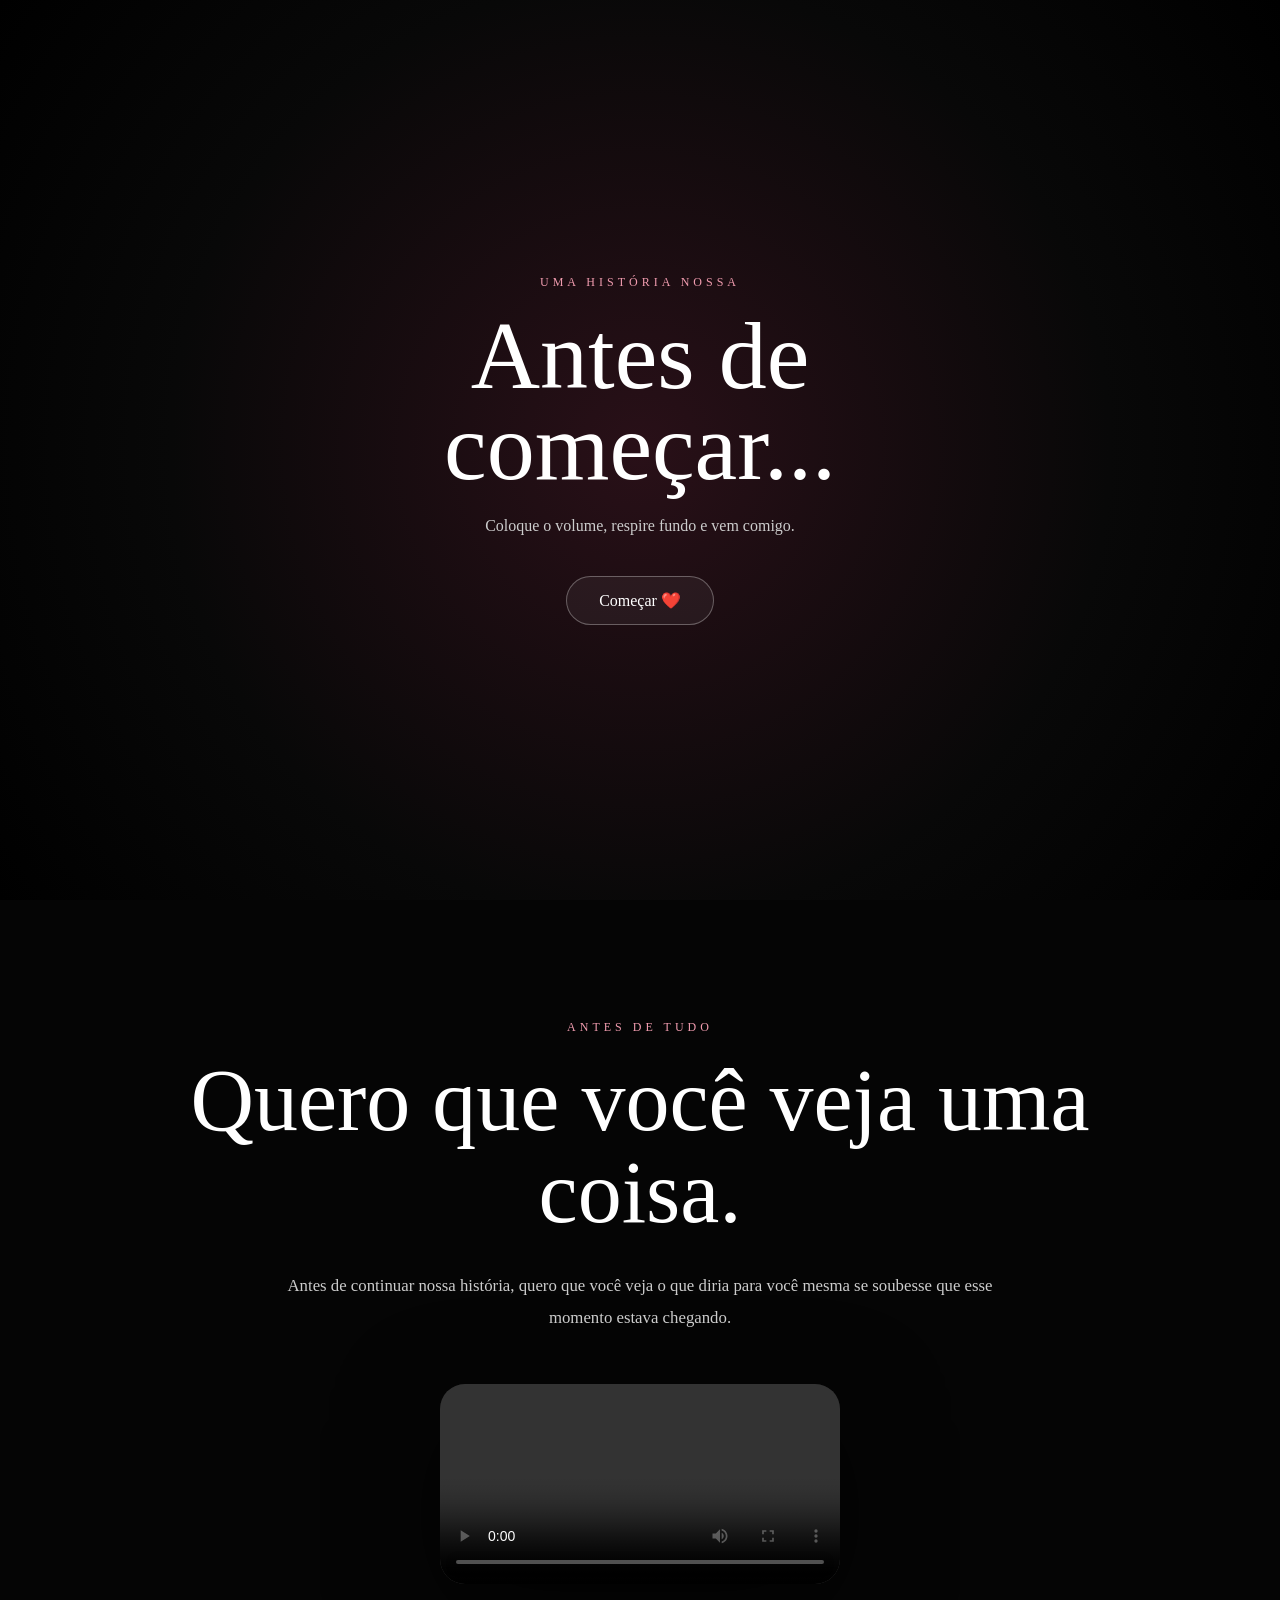
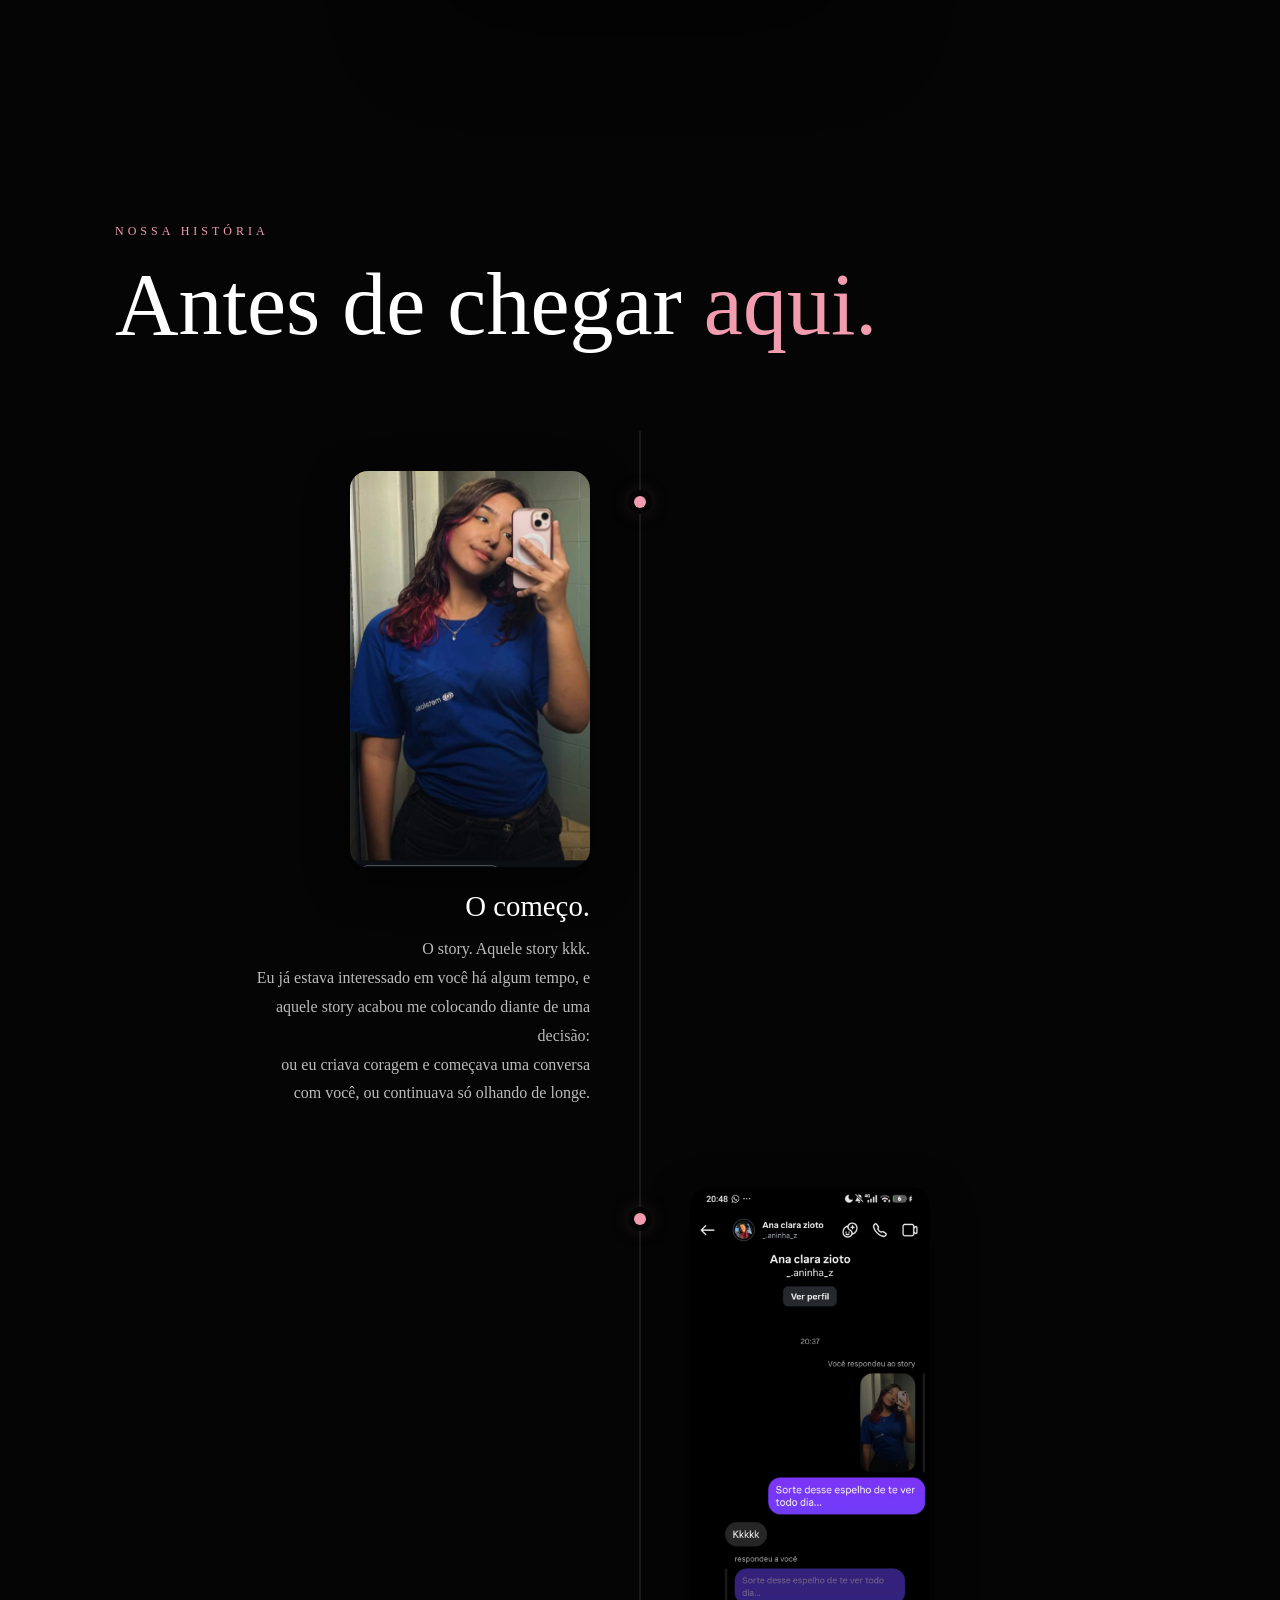
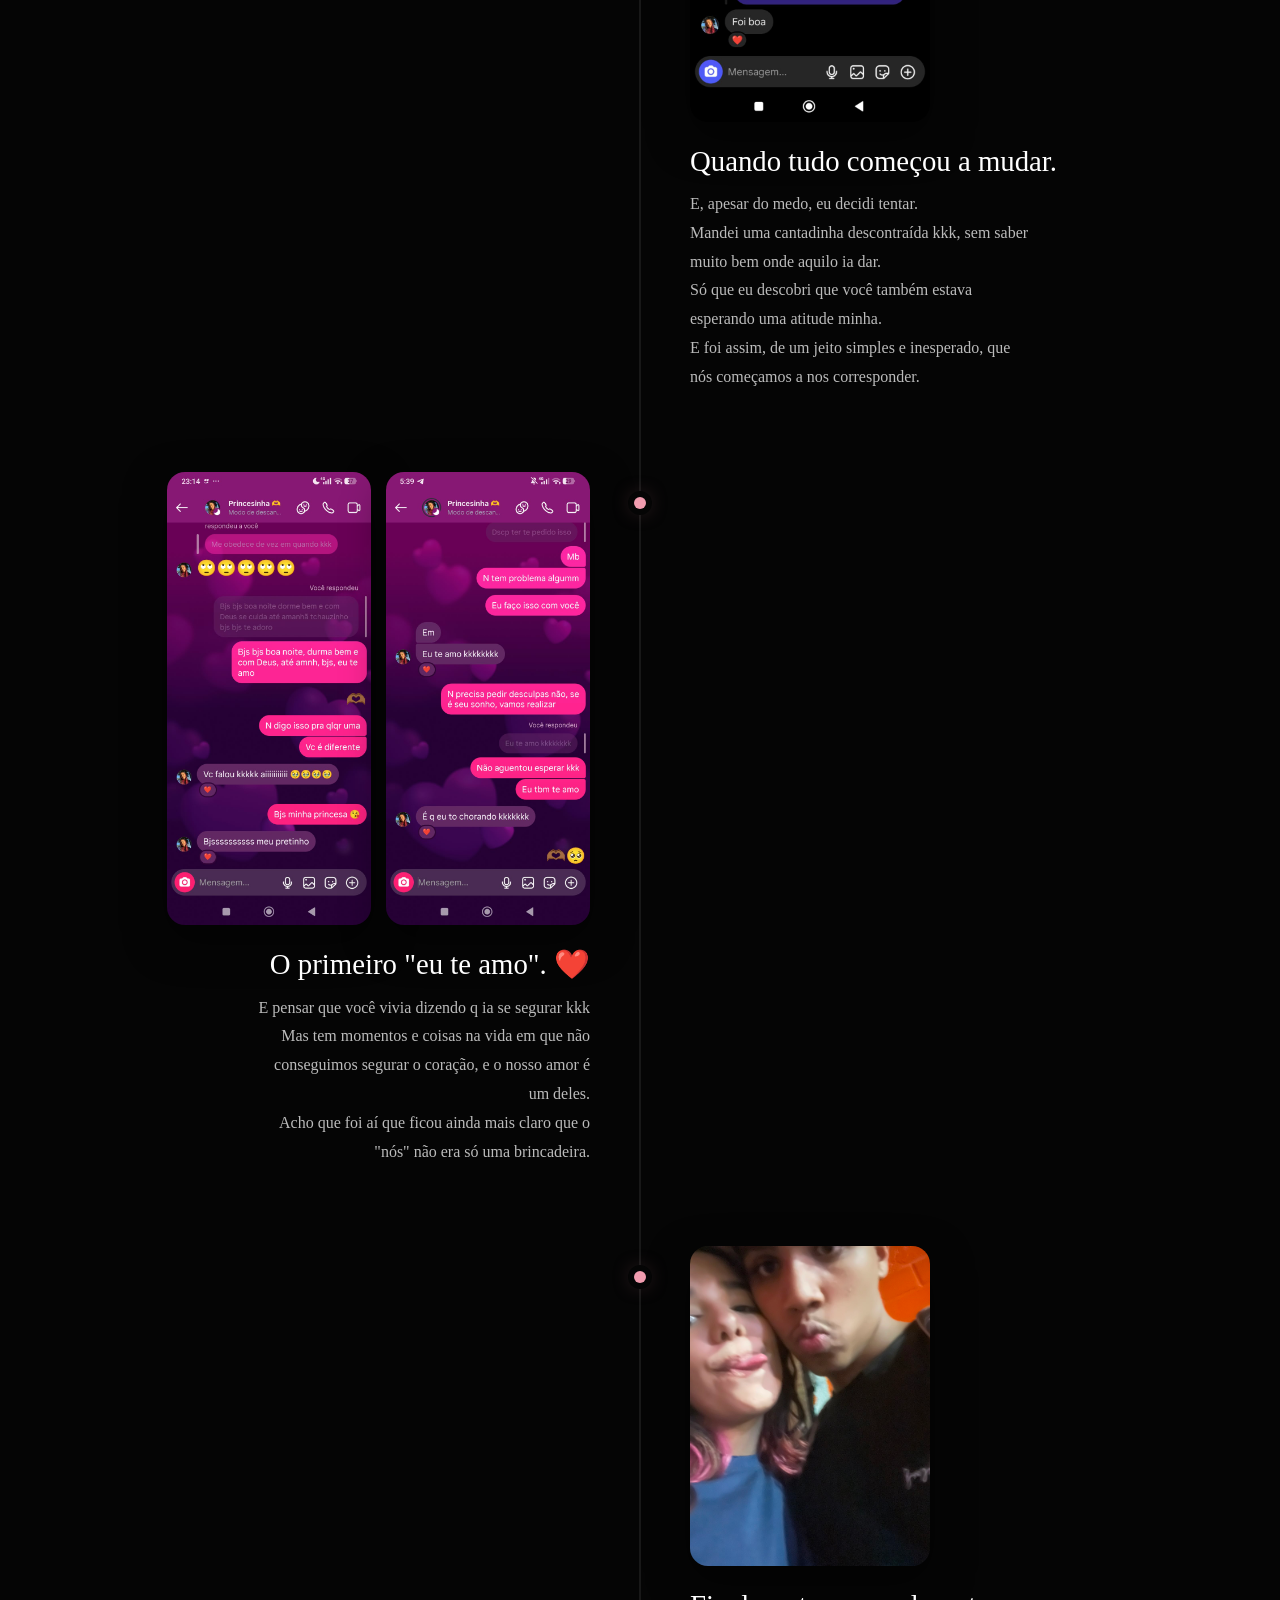
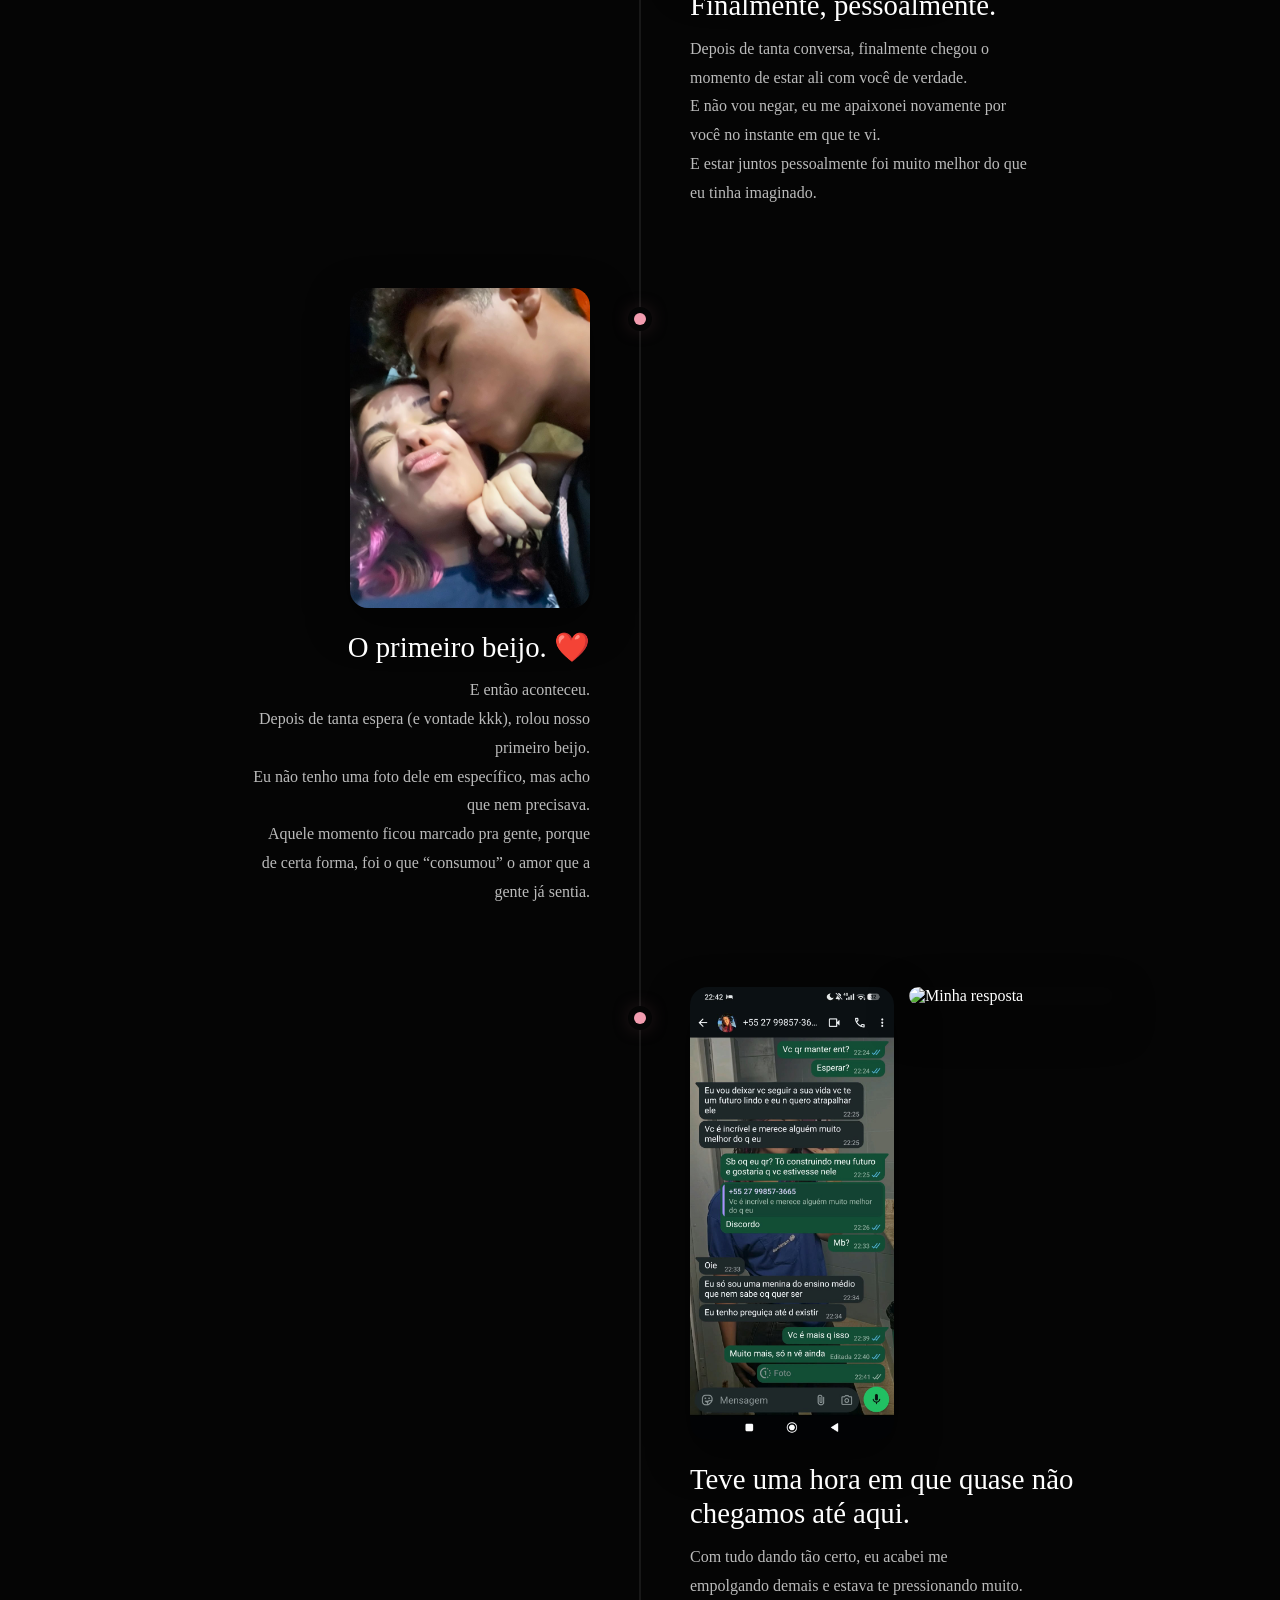
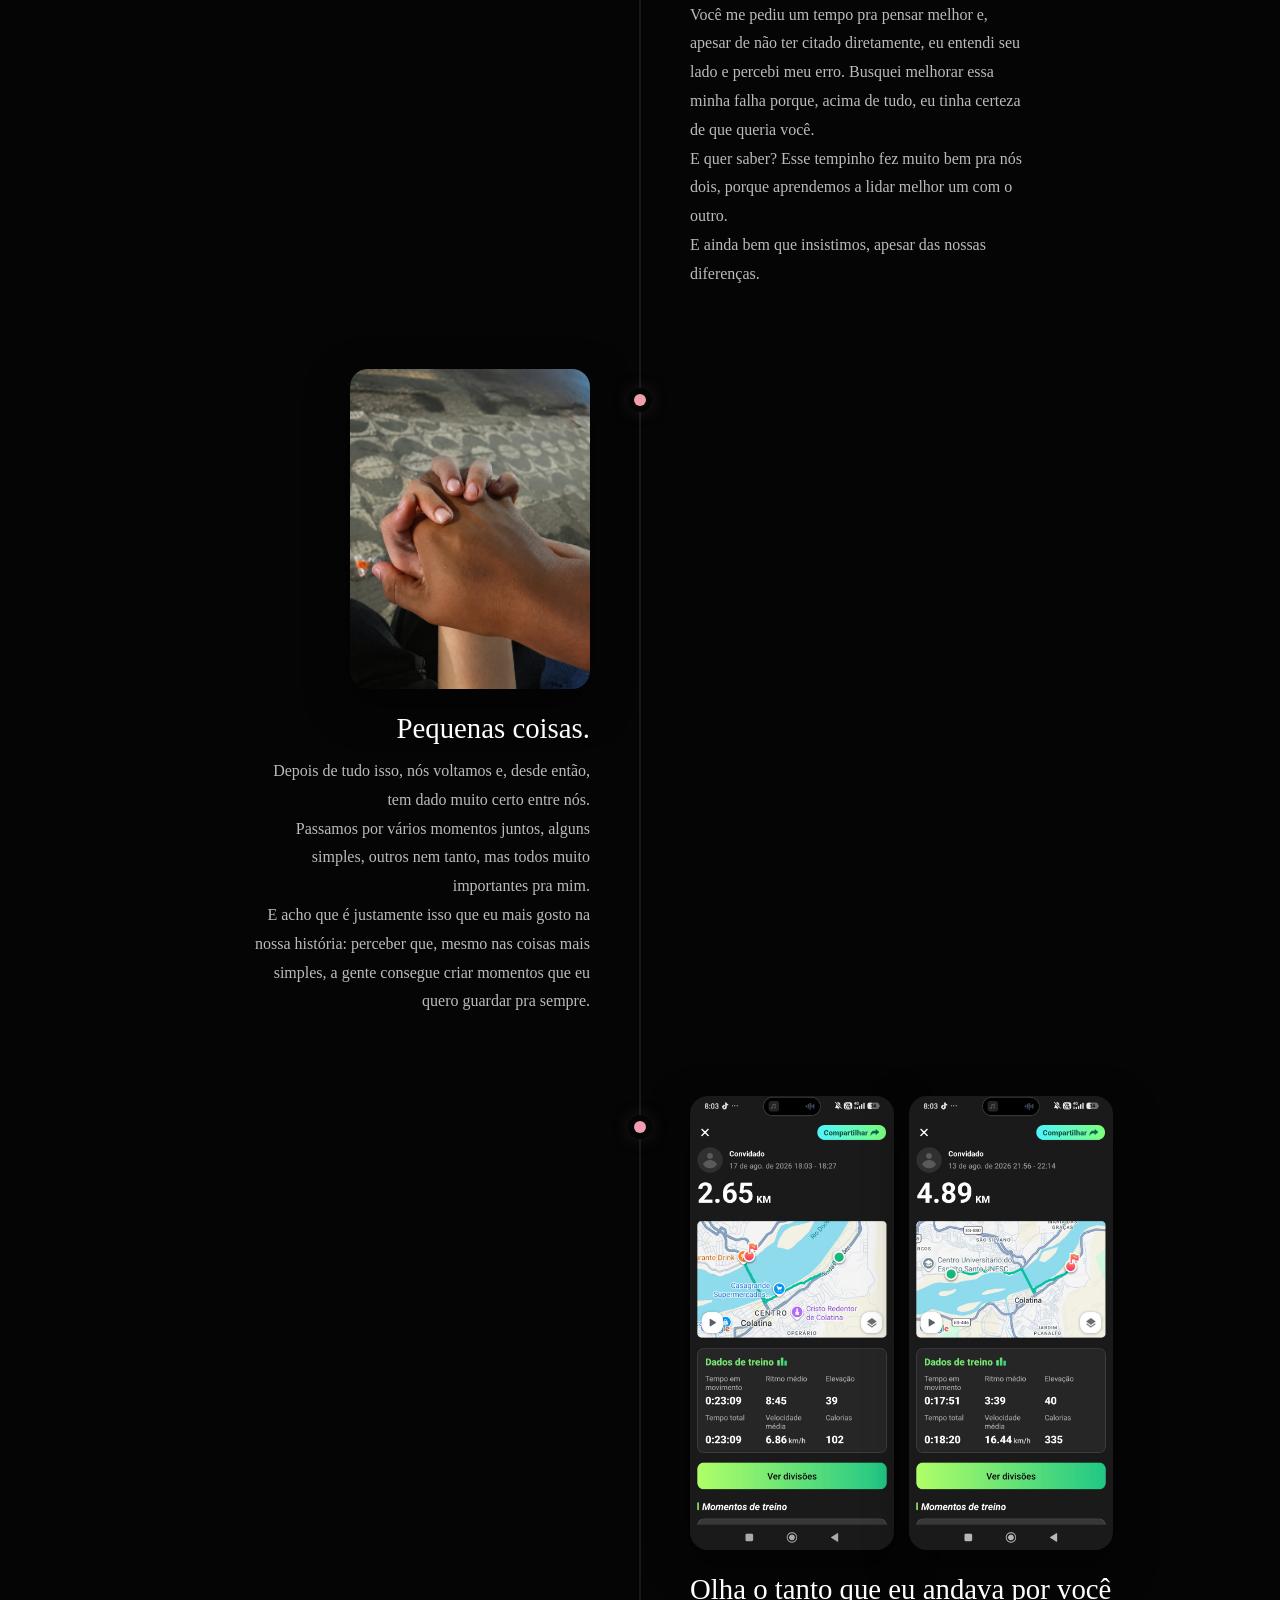
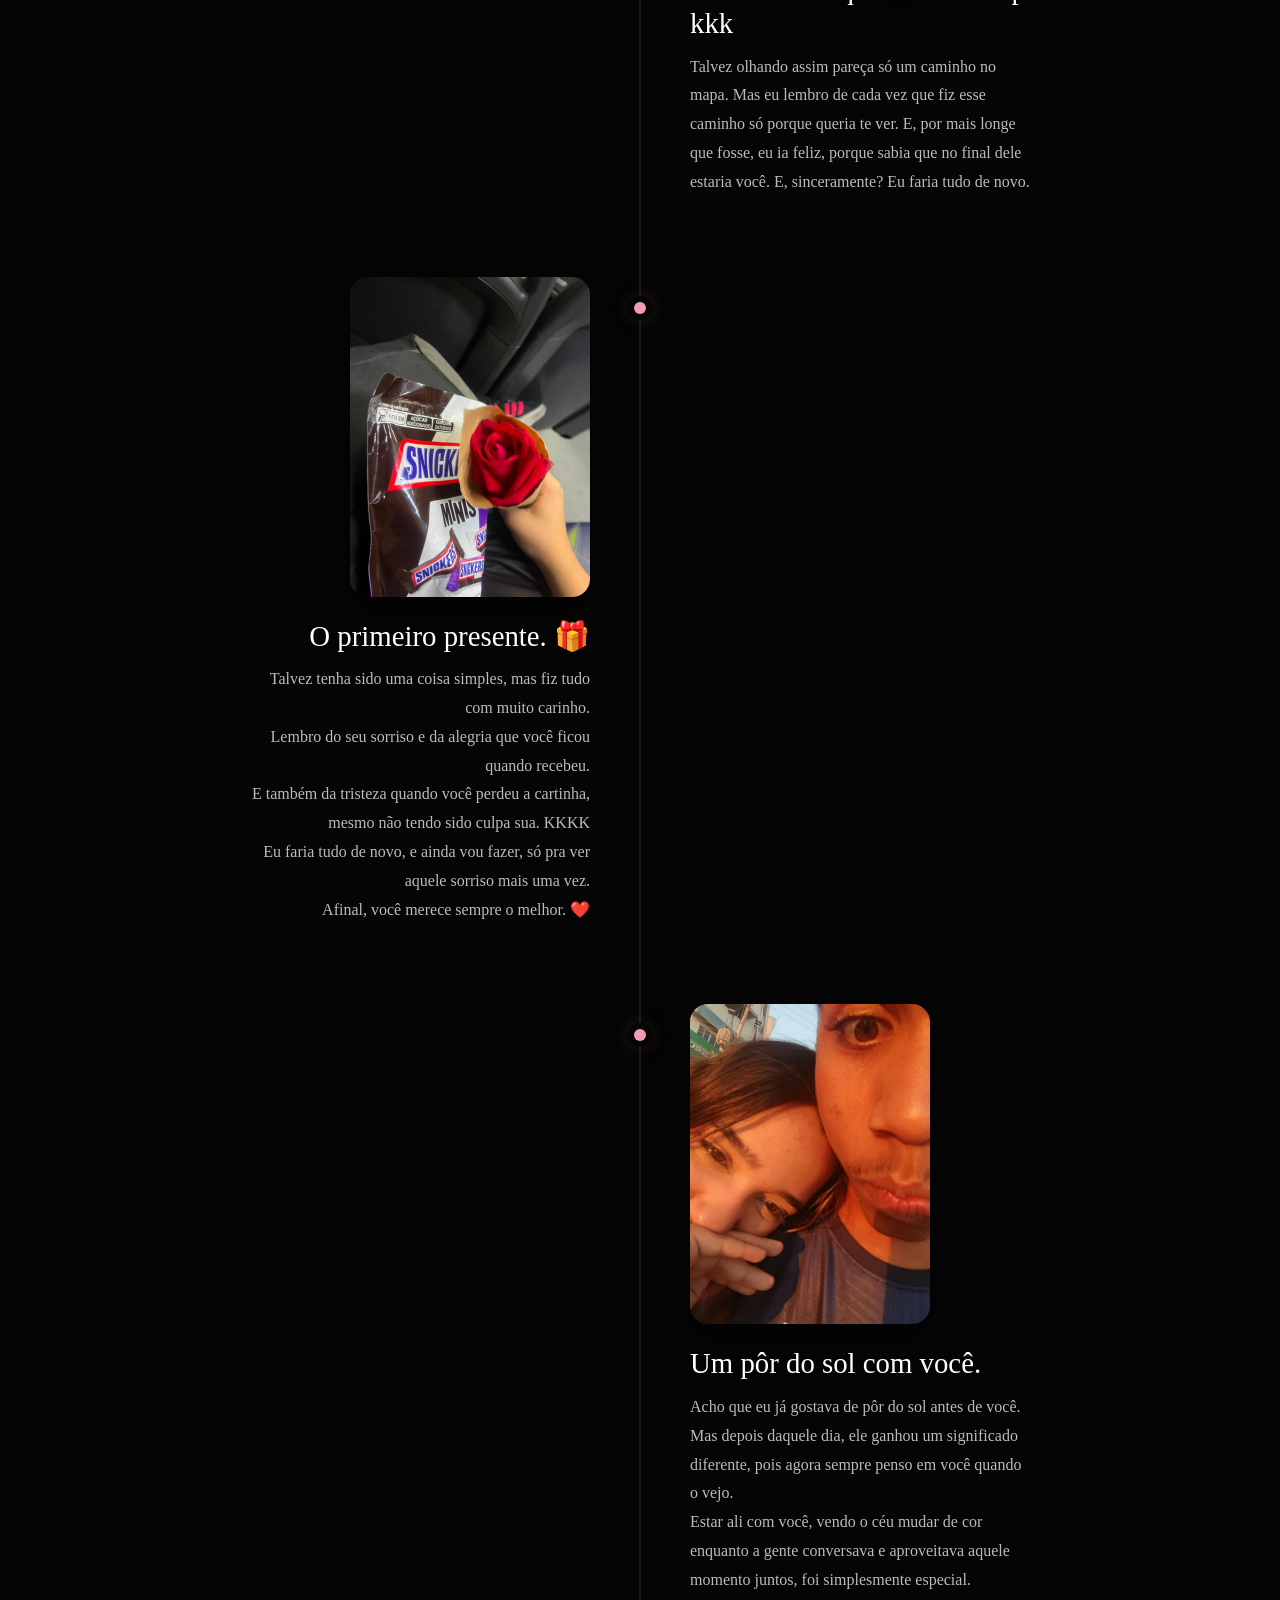
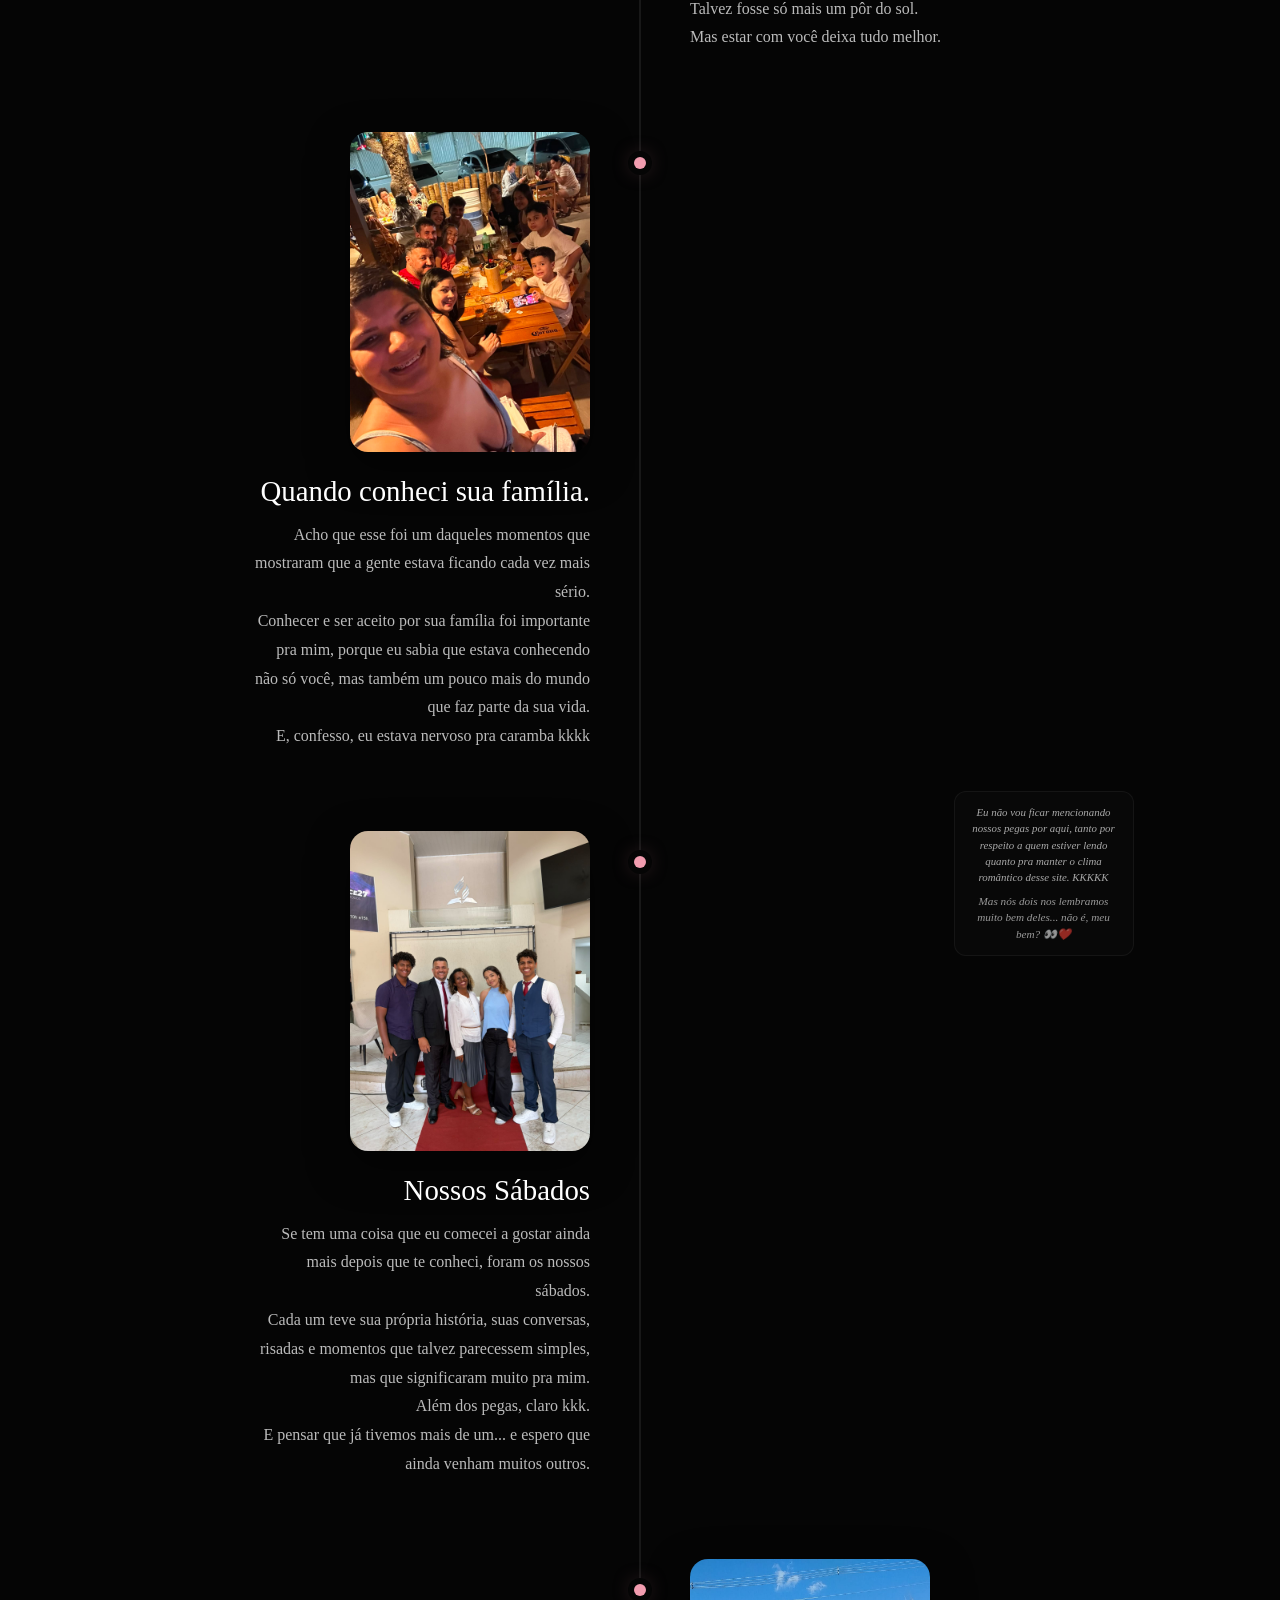
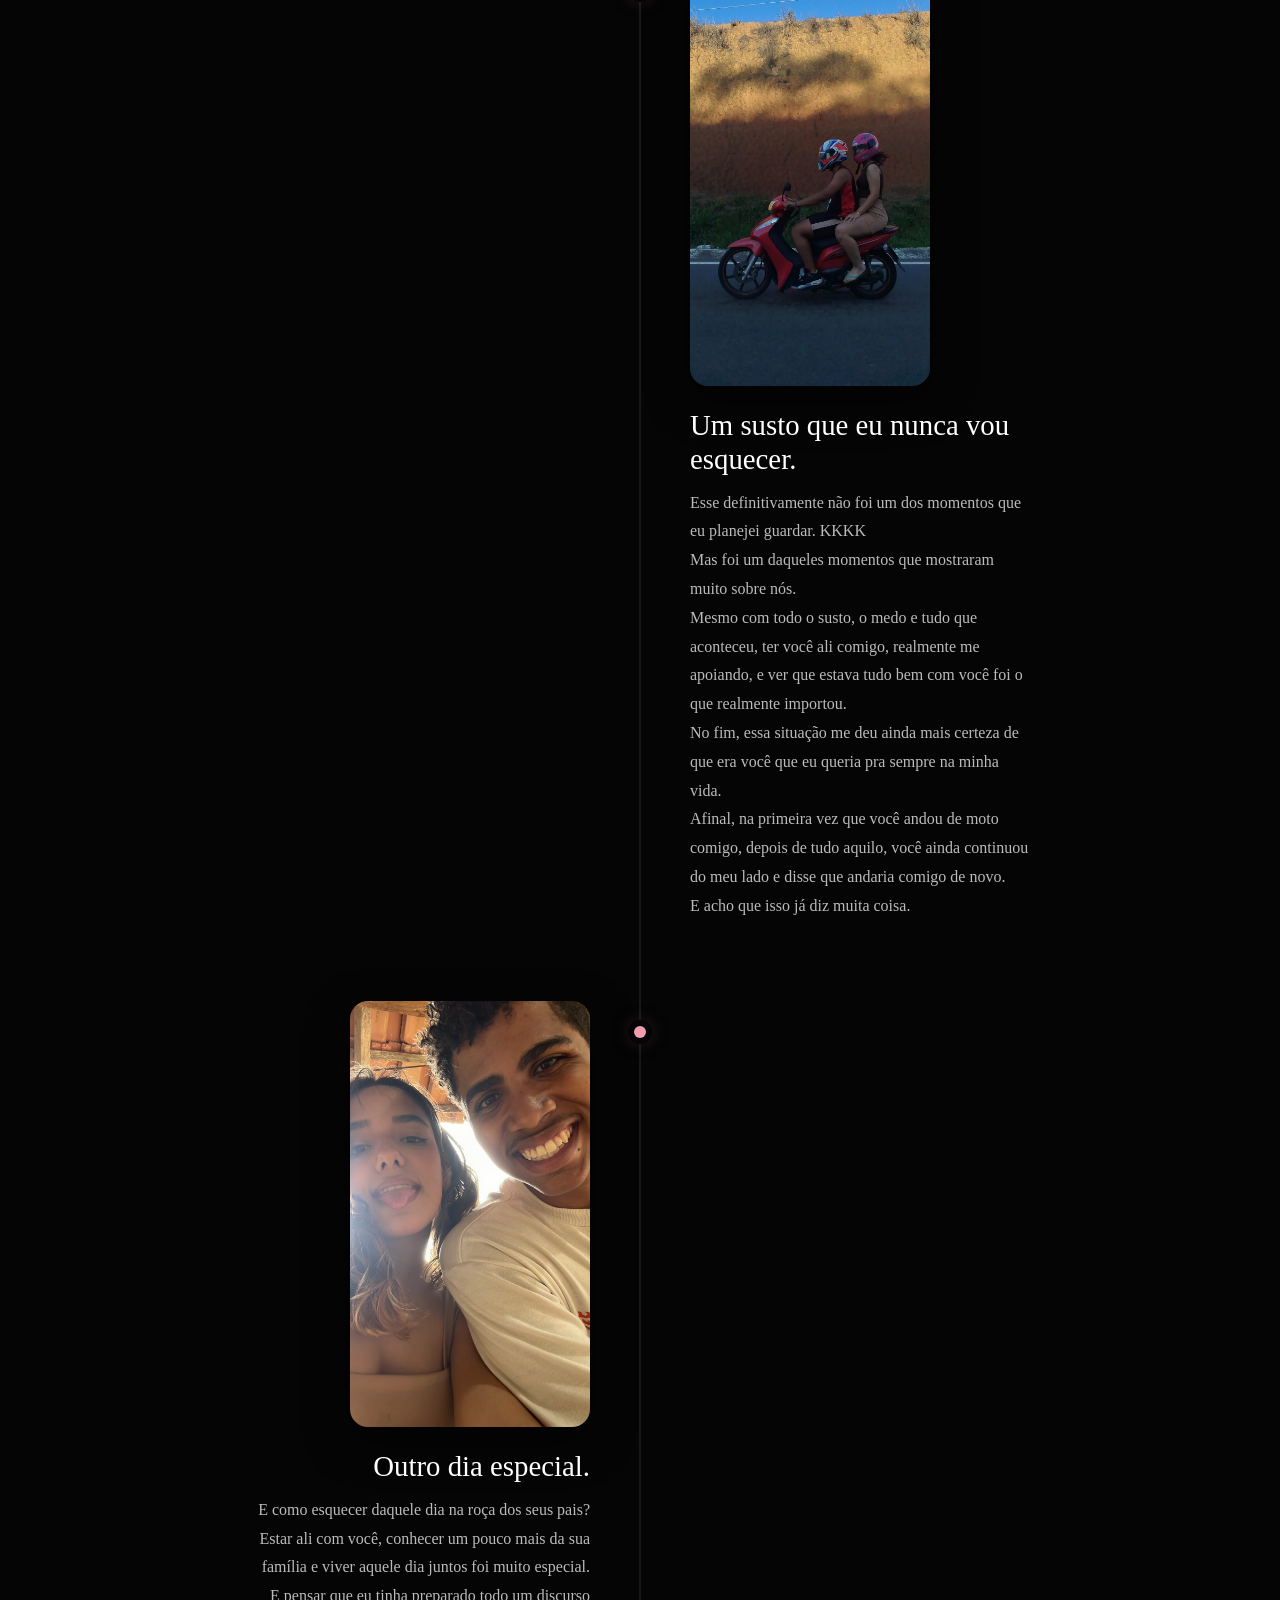
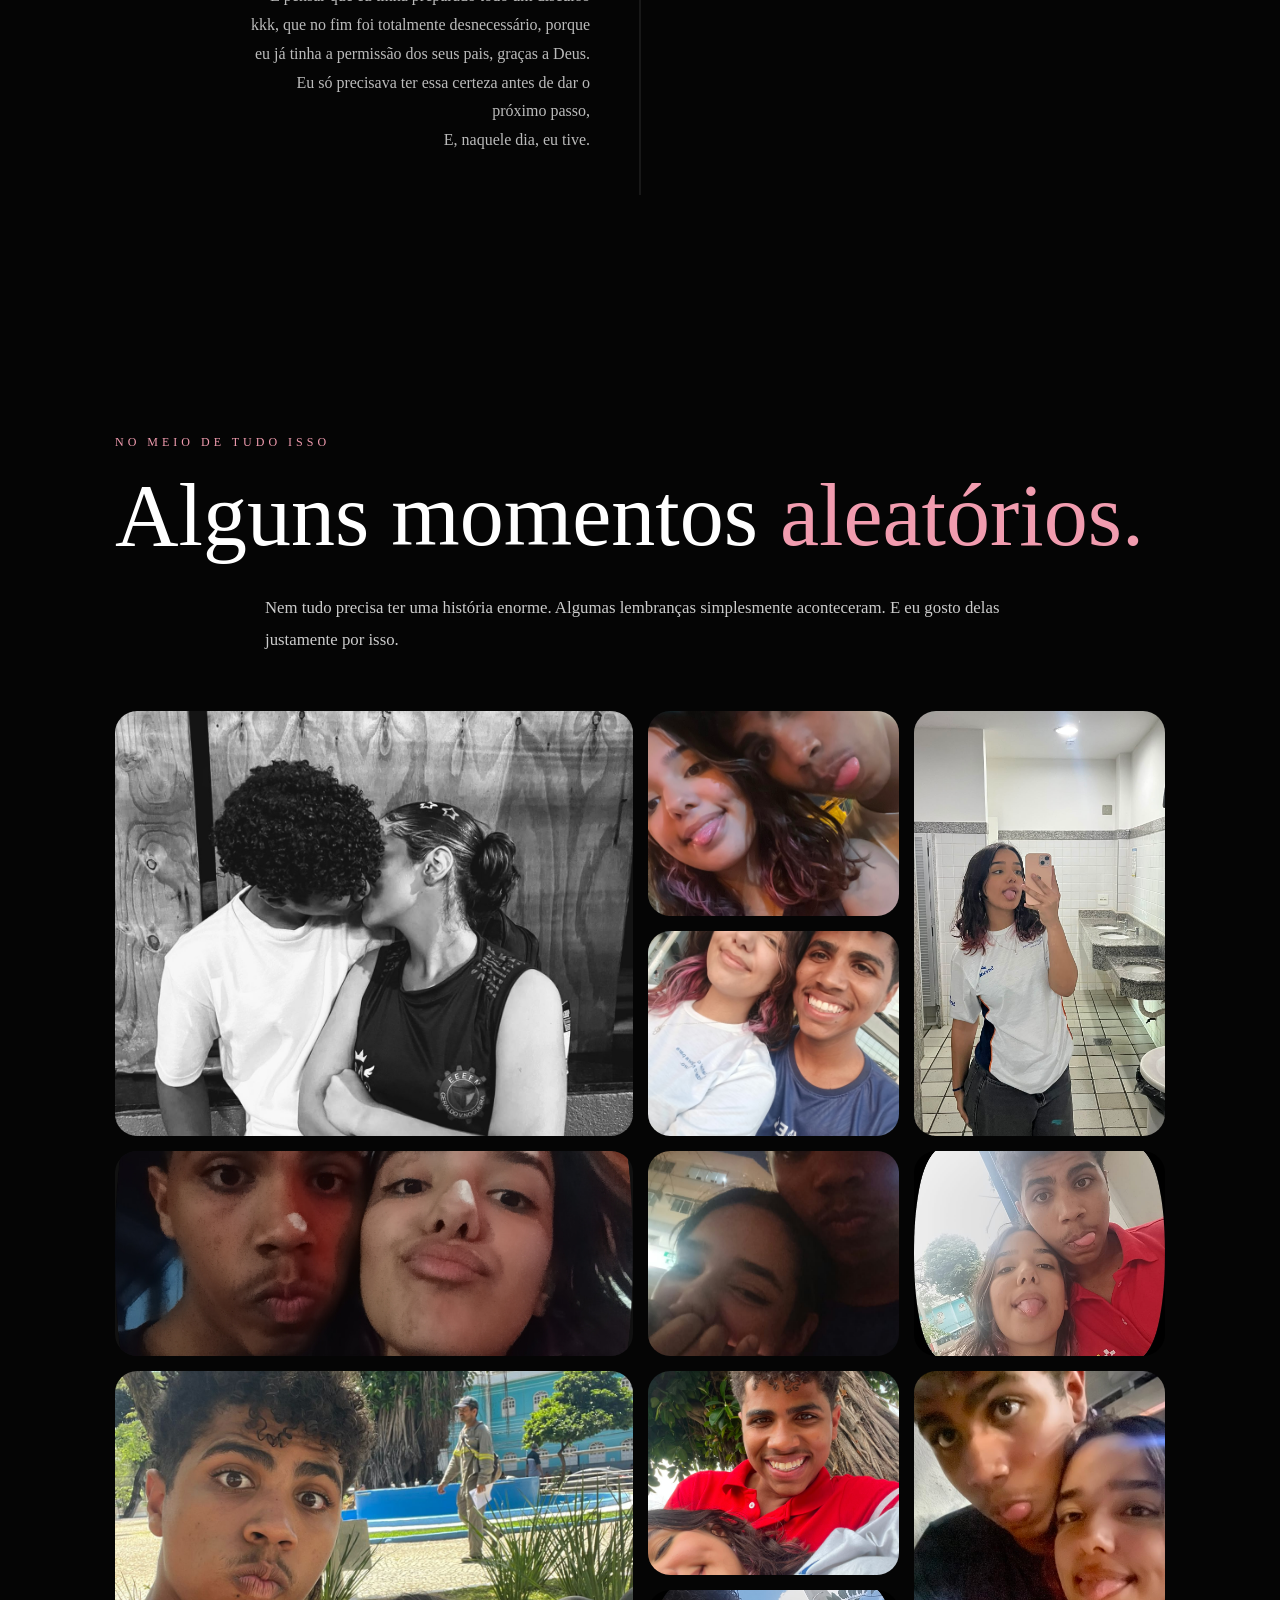
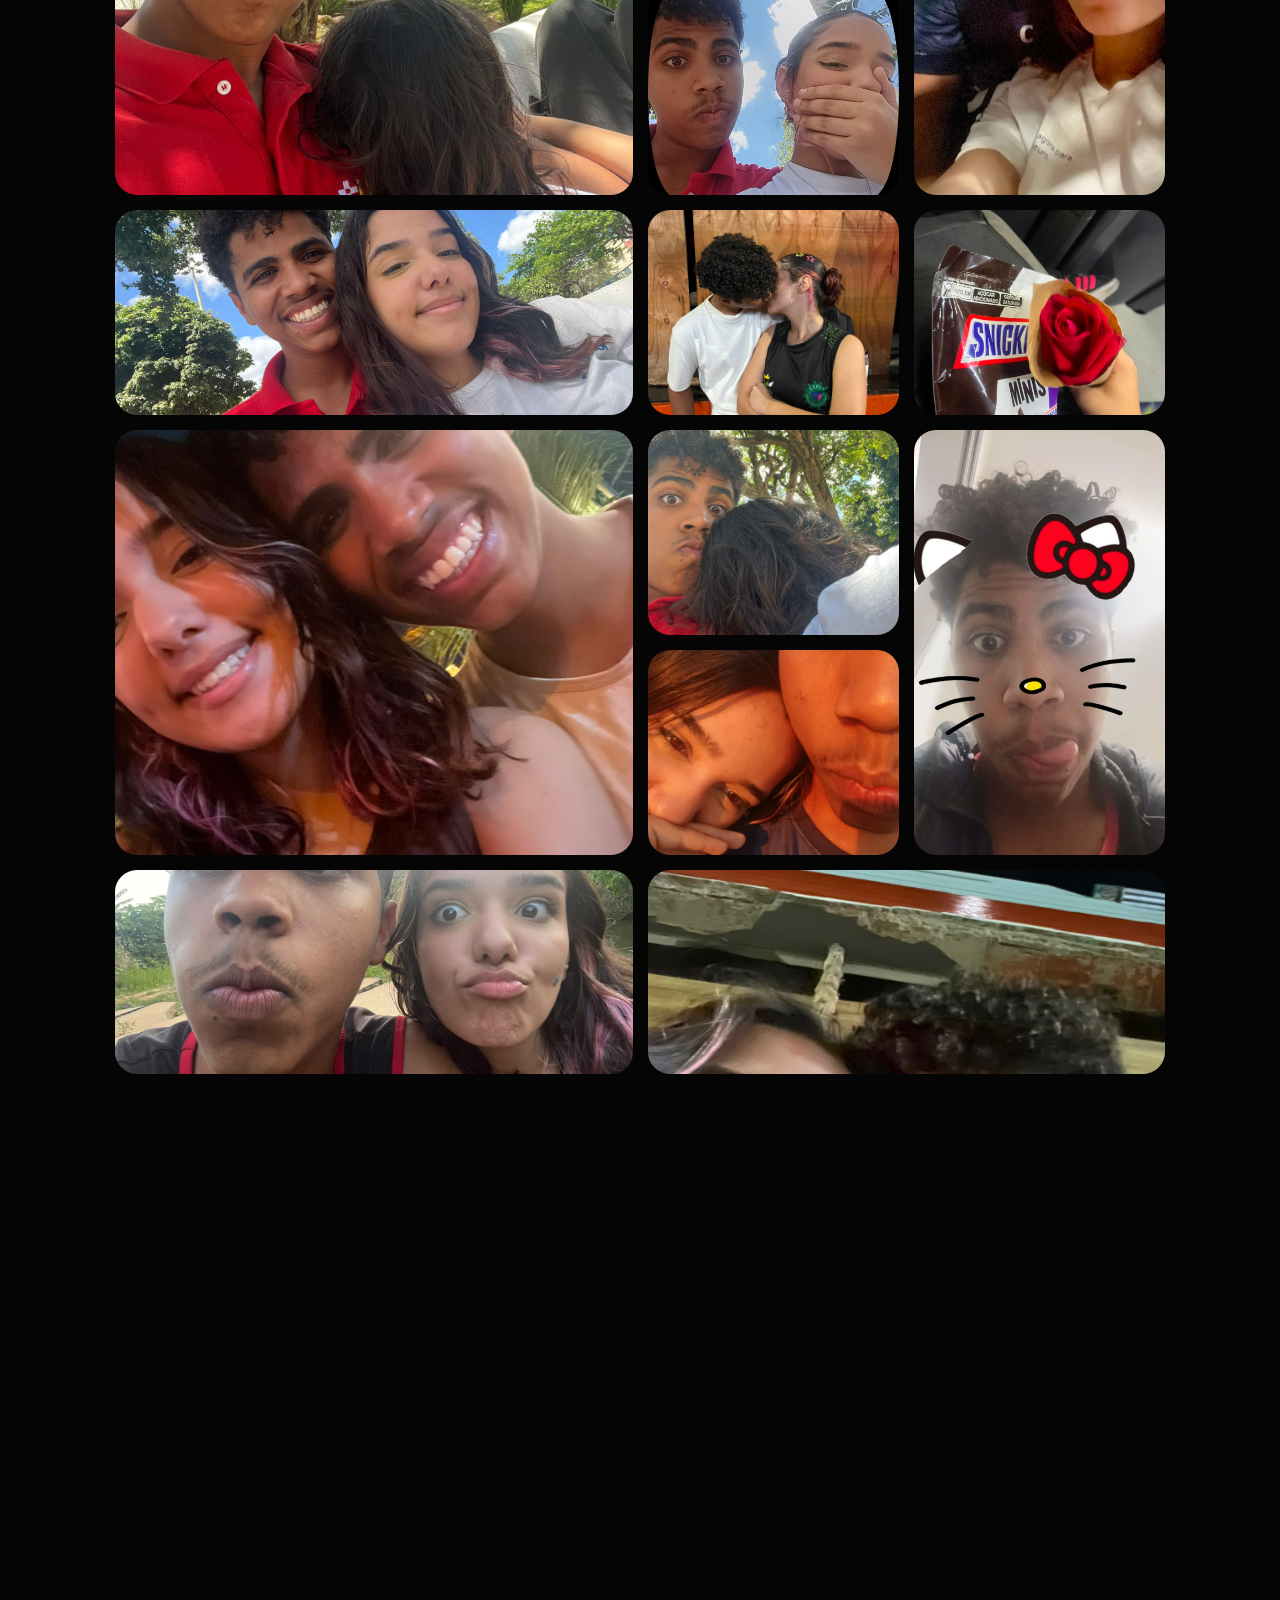
==== commit 0e290993: "qs" ====
--- a/Projeto.html
+++ b/Projeto.html
@@ -423,8 +423,8 @@
                 <div class="timeline-item reveal">
 
                     <img
-                        src="assets/momentos/praca.jpeg"
-                        alt="Nosso almoço na praça"
+                        src="assets/momentos/olhos.jpeg"
+                        alt="Um pôr do sol com você"
                     >
 
                     <h3>
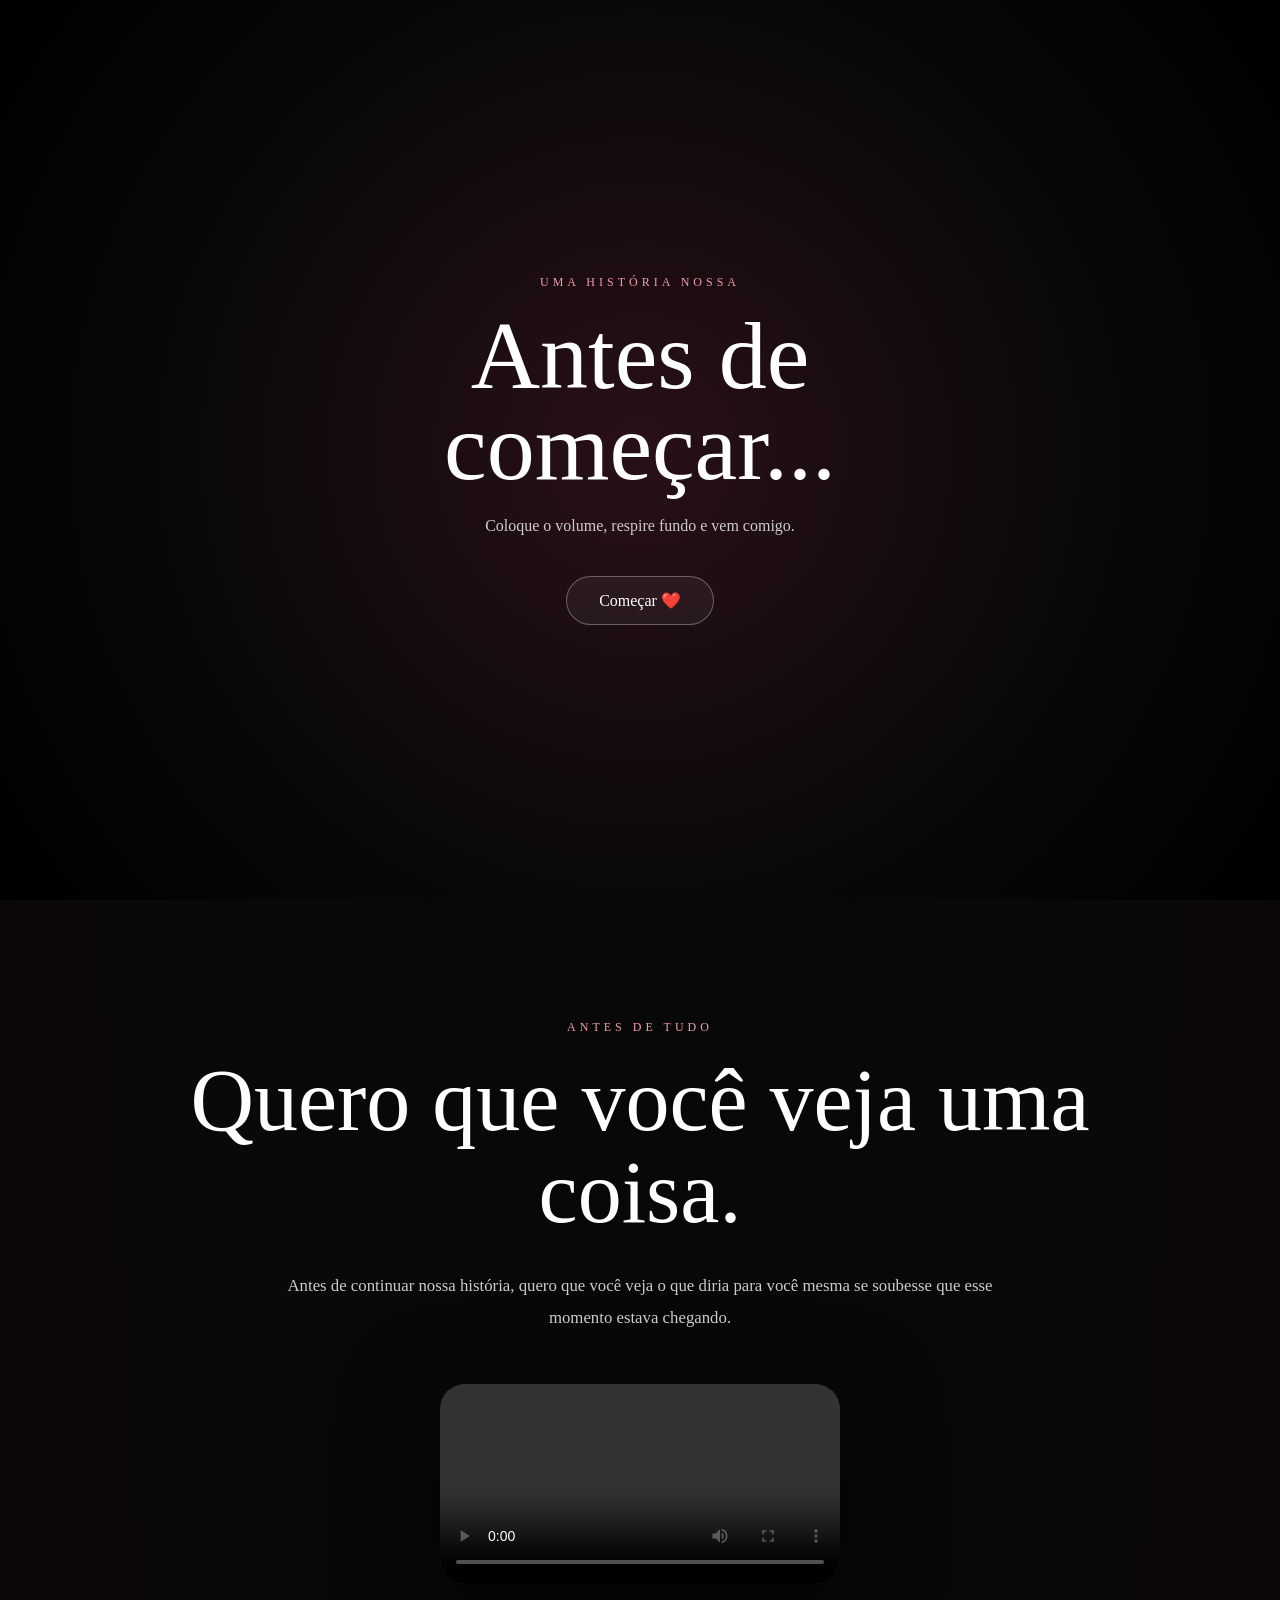
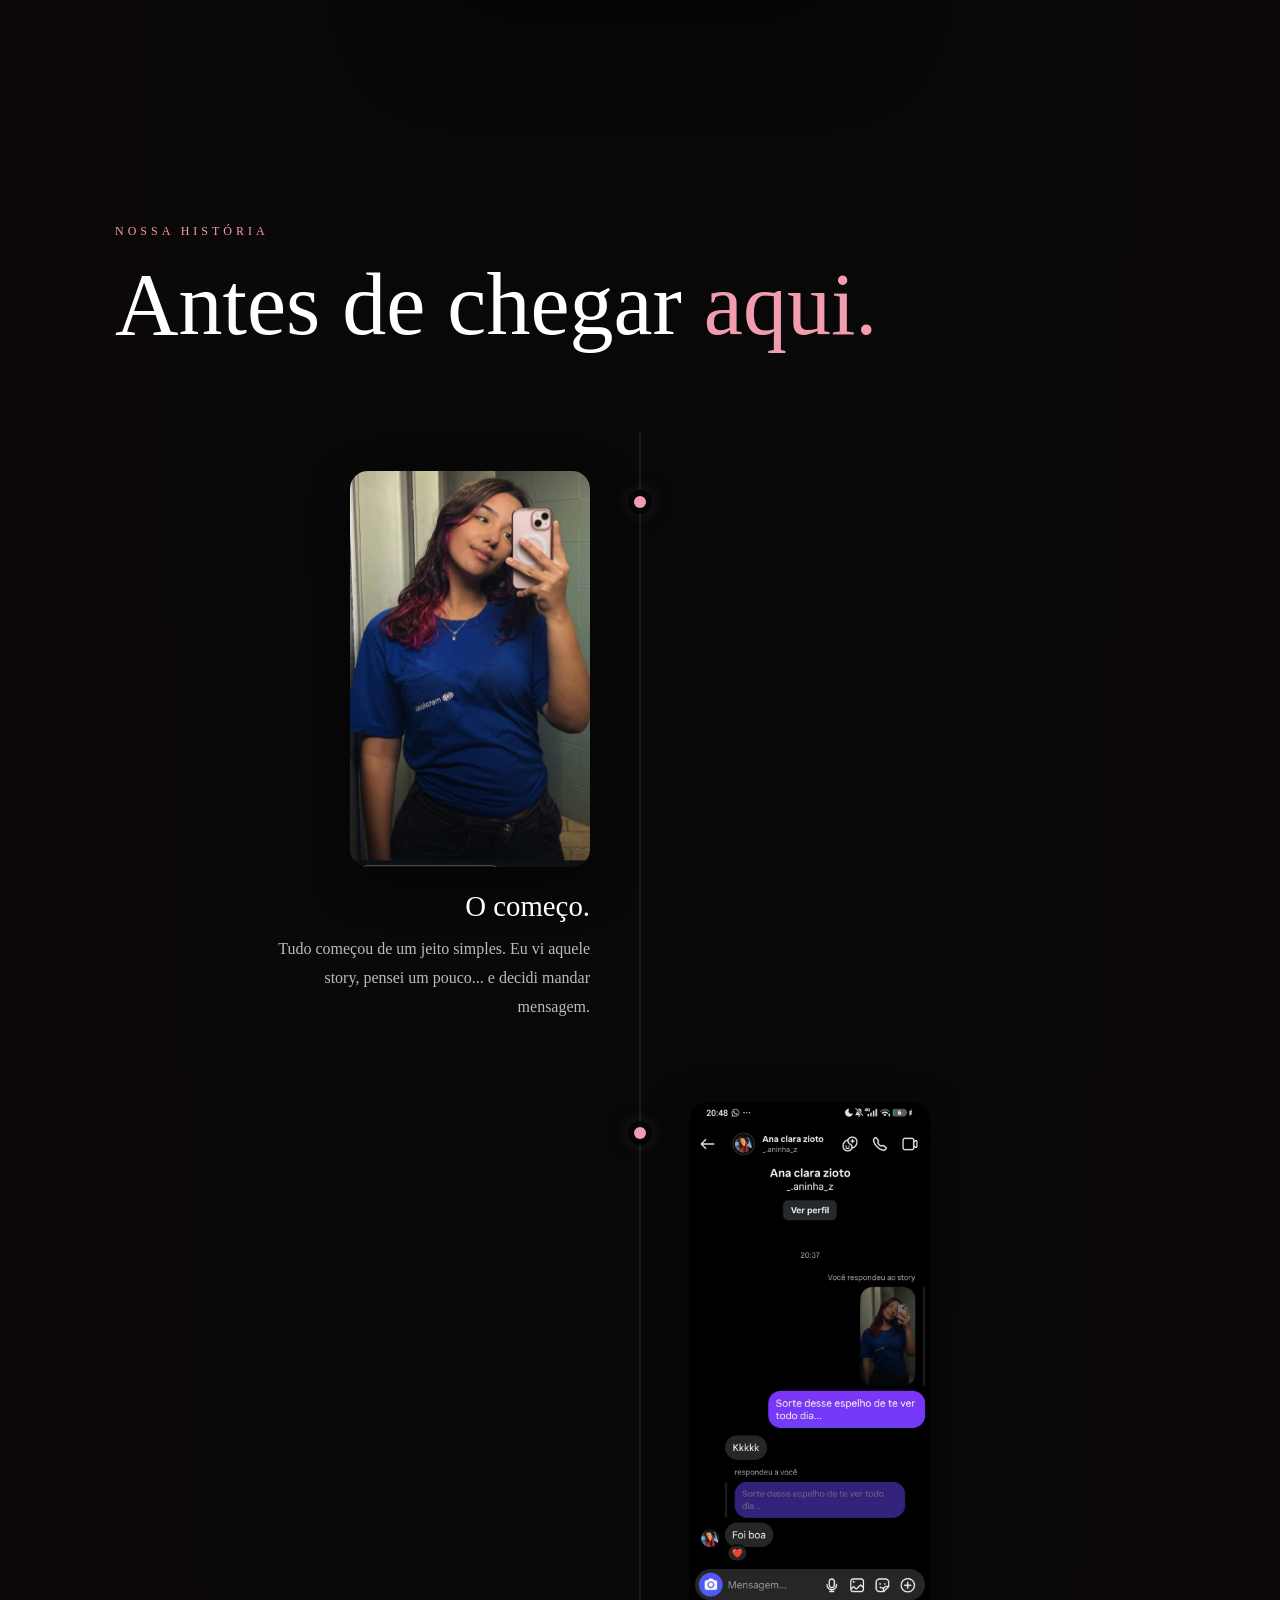
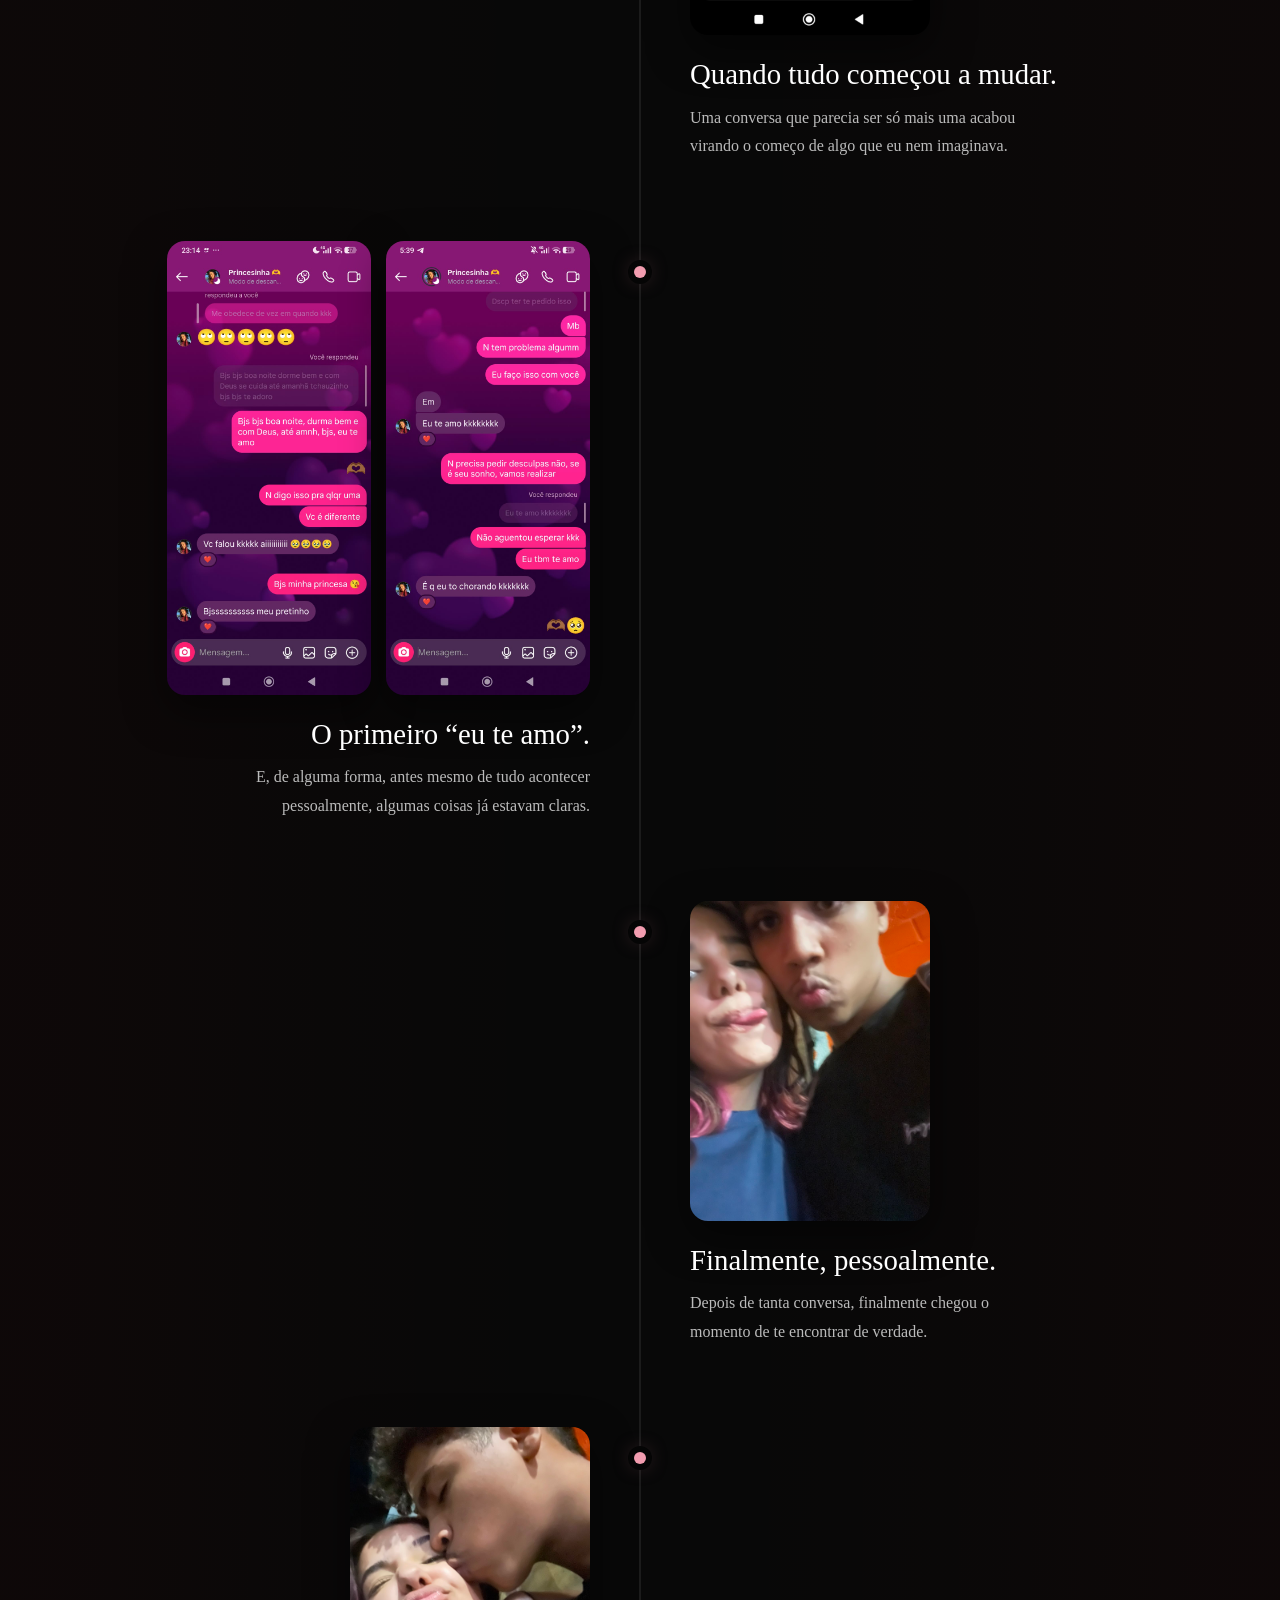
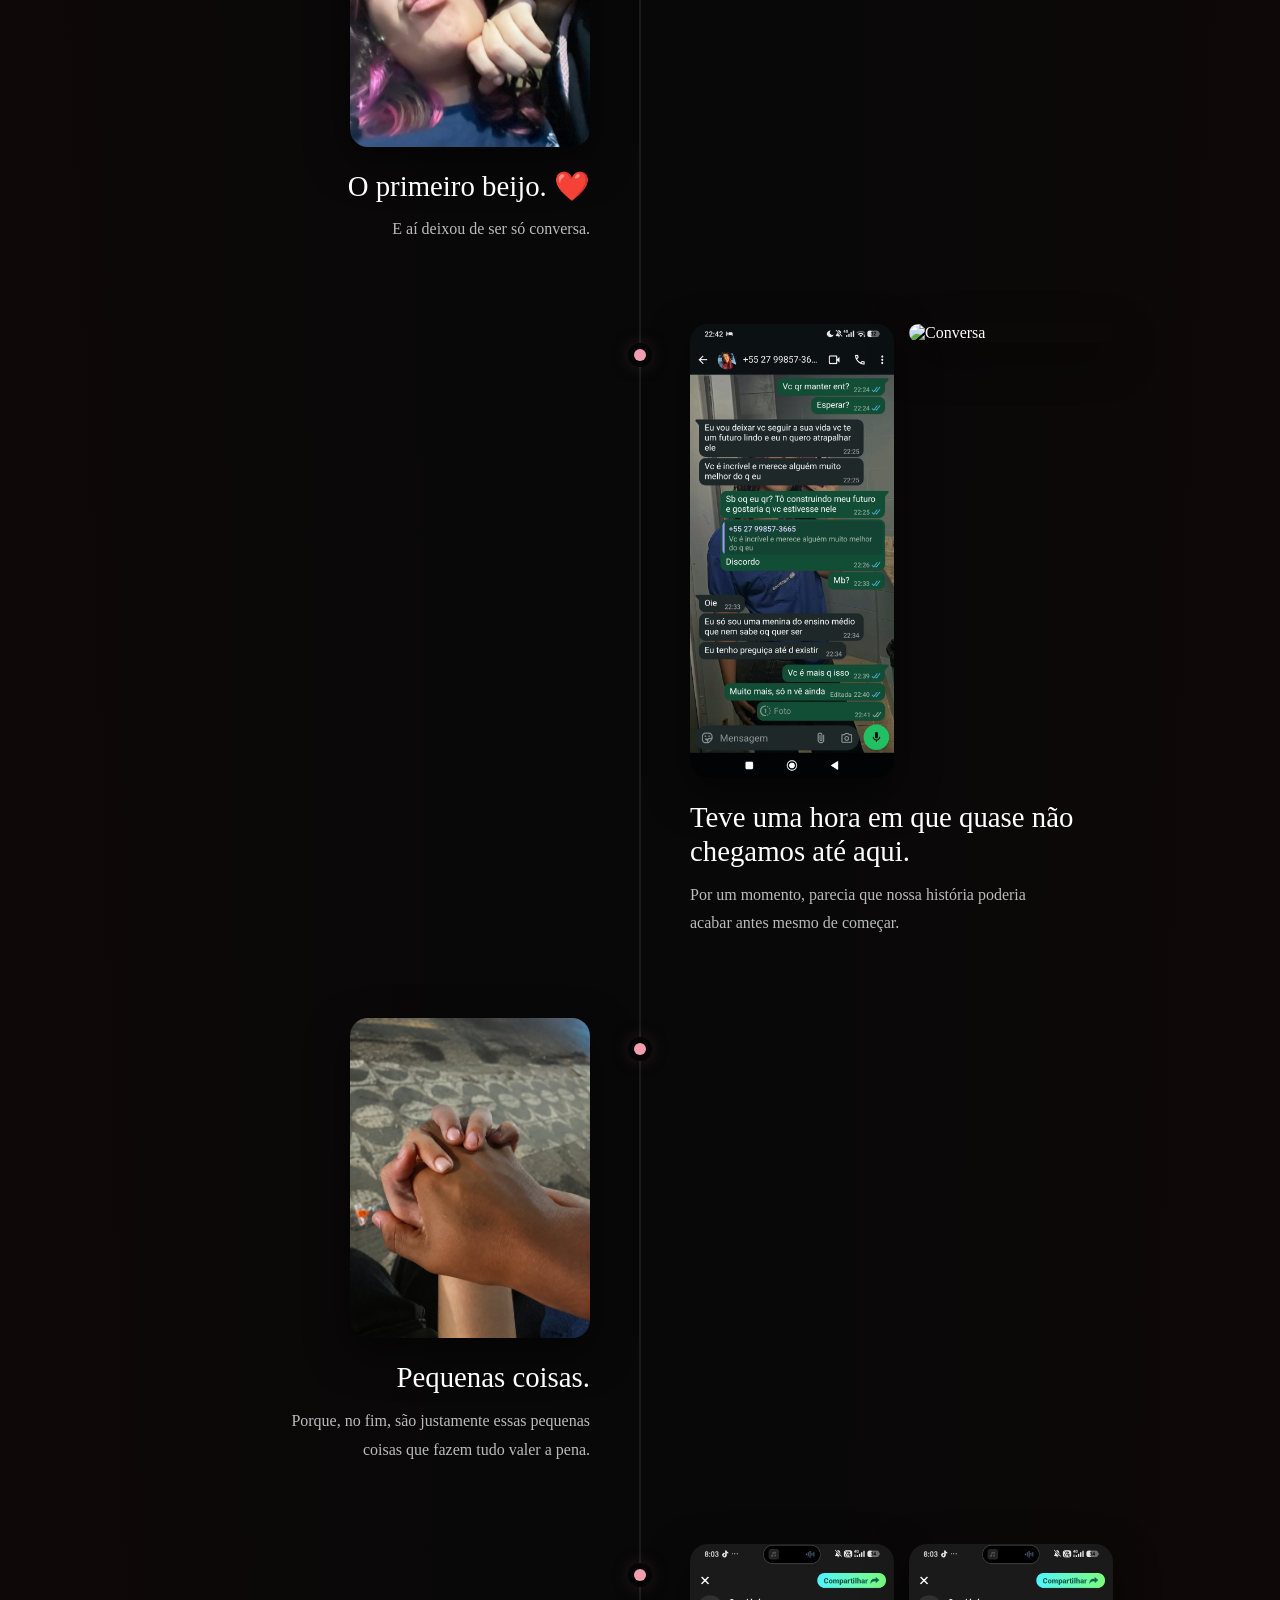
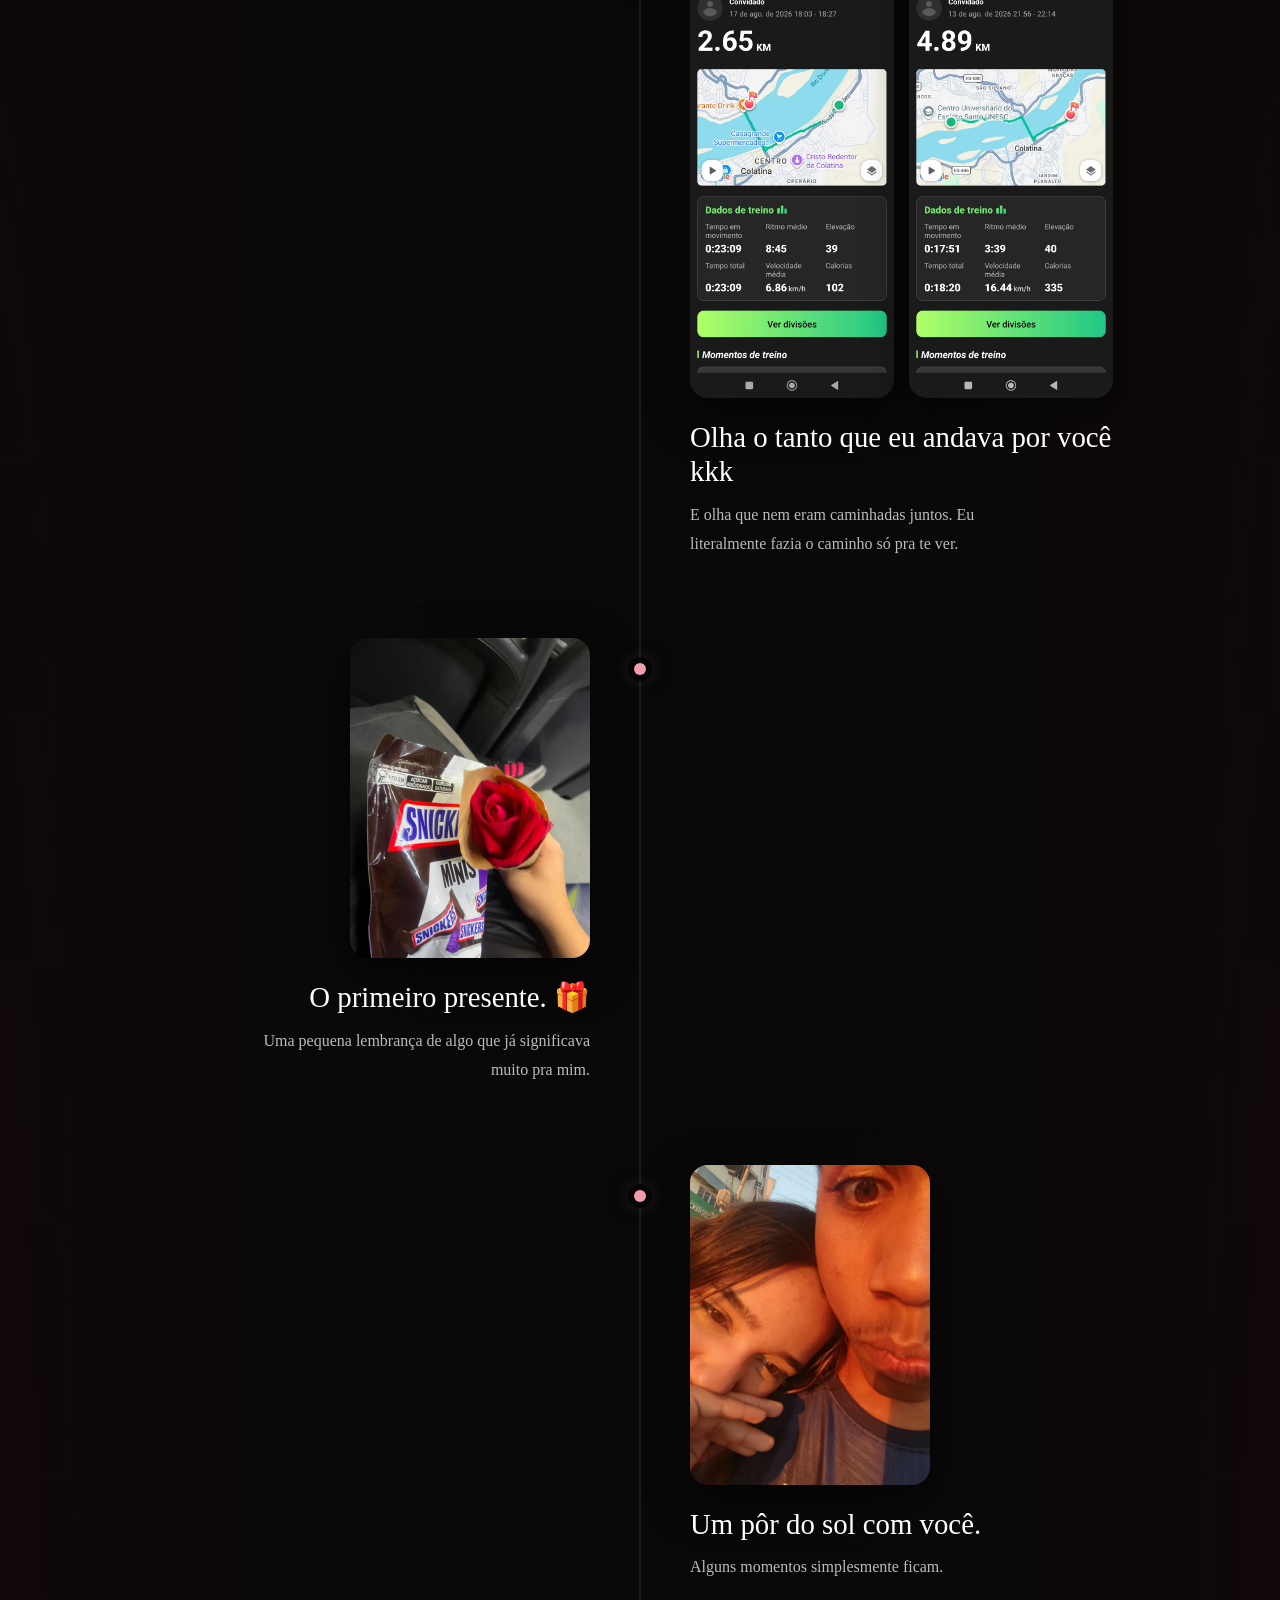
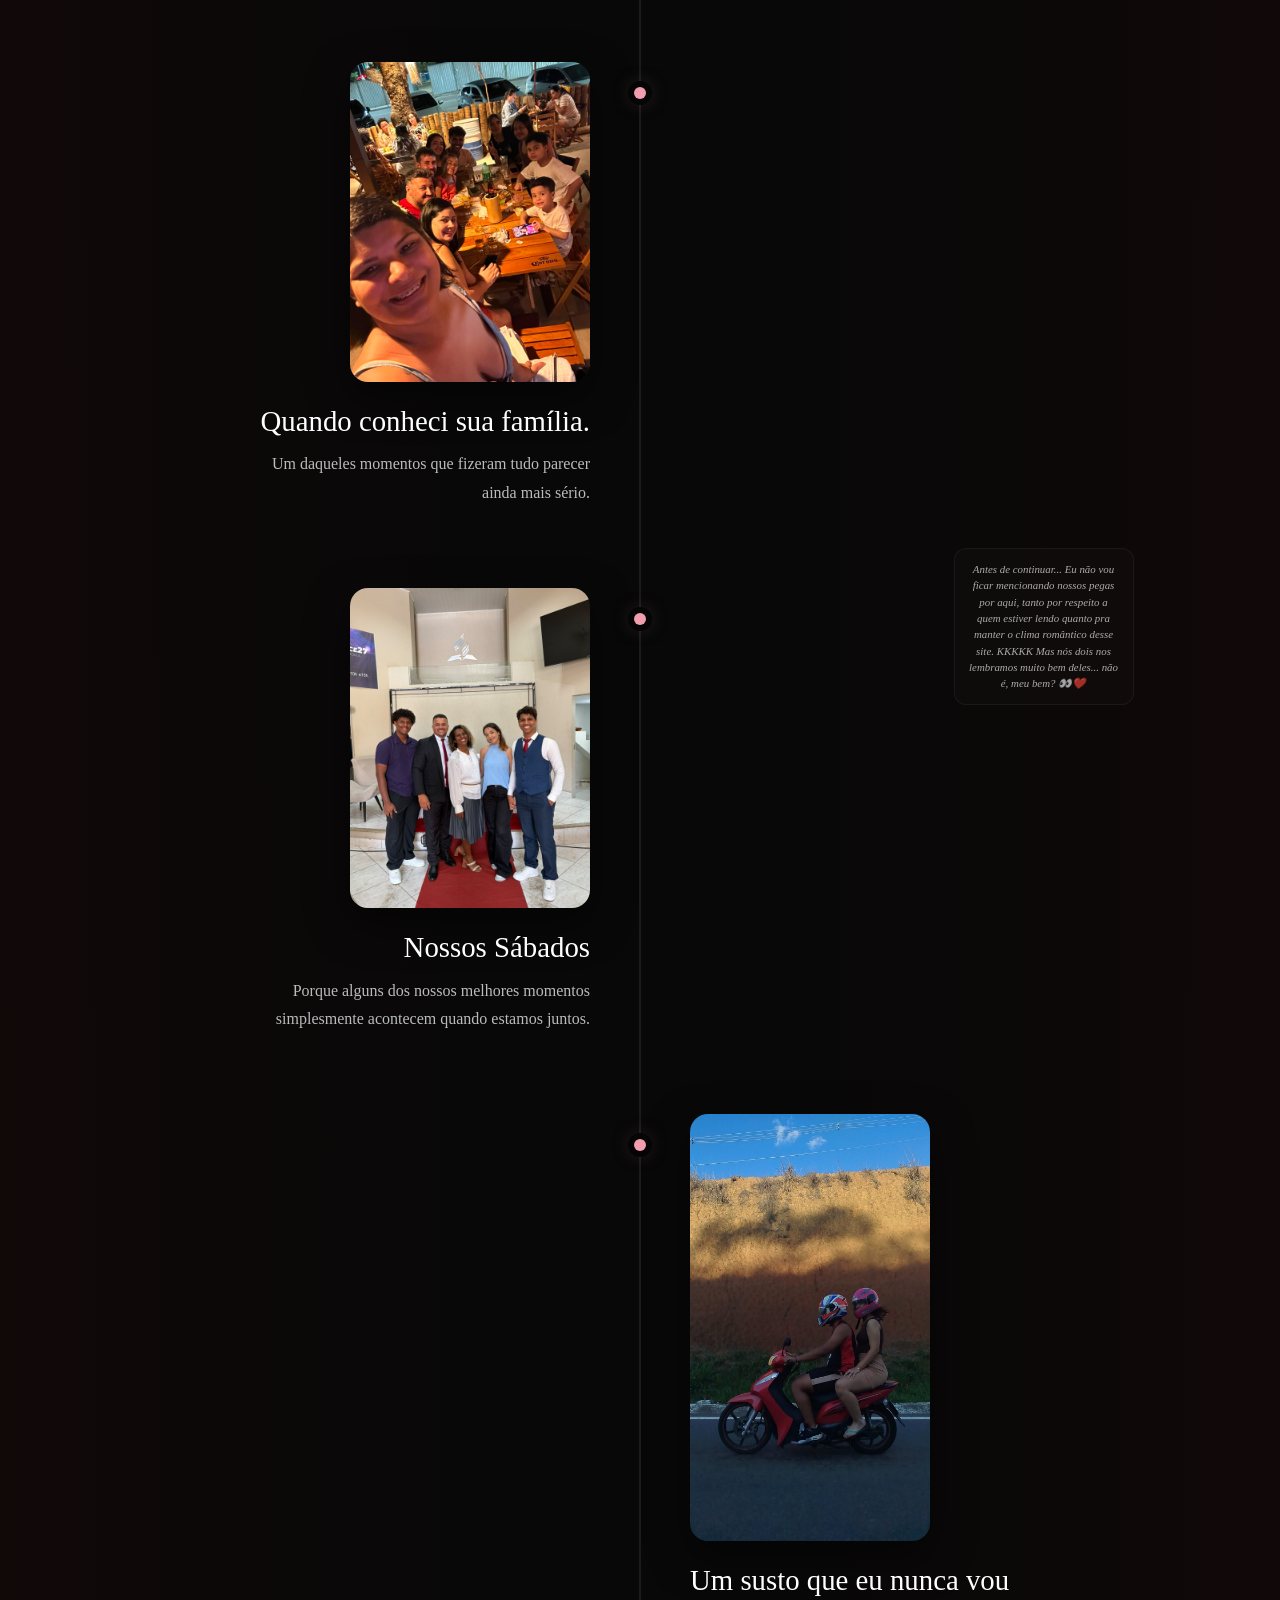
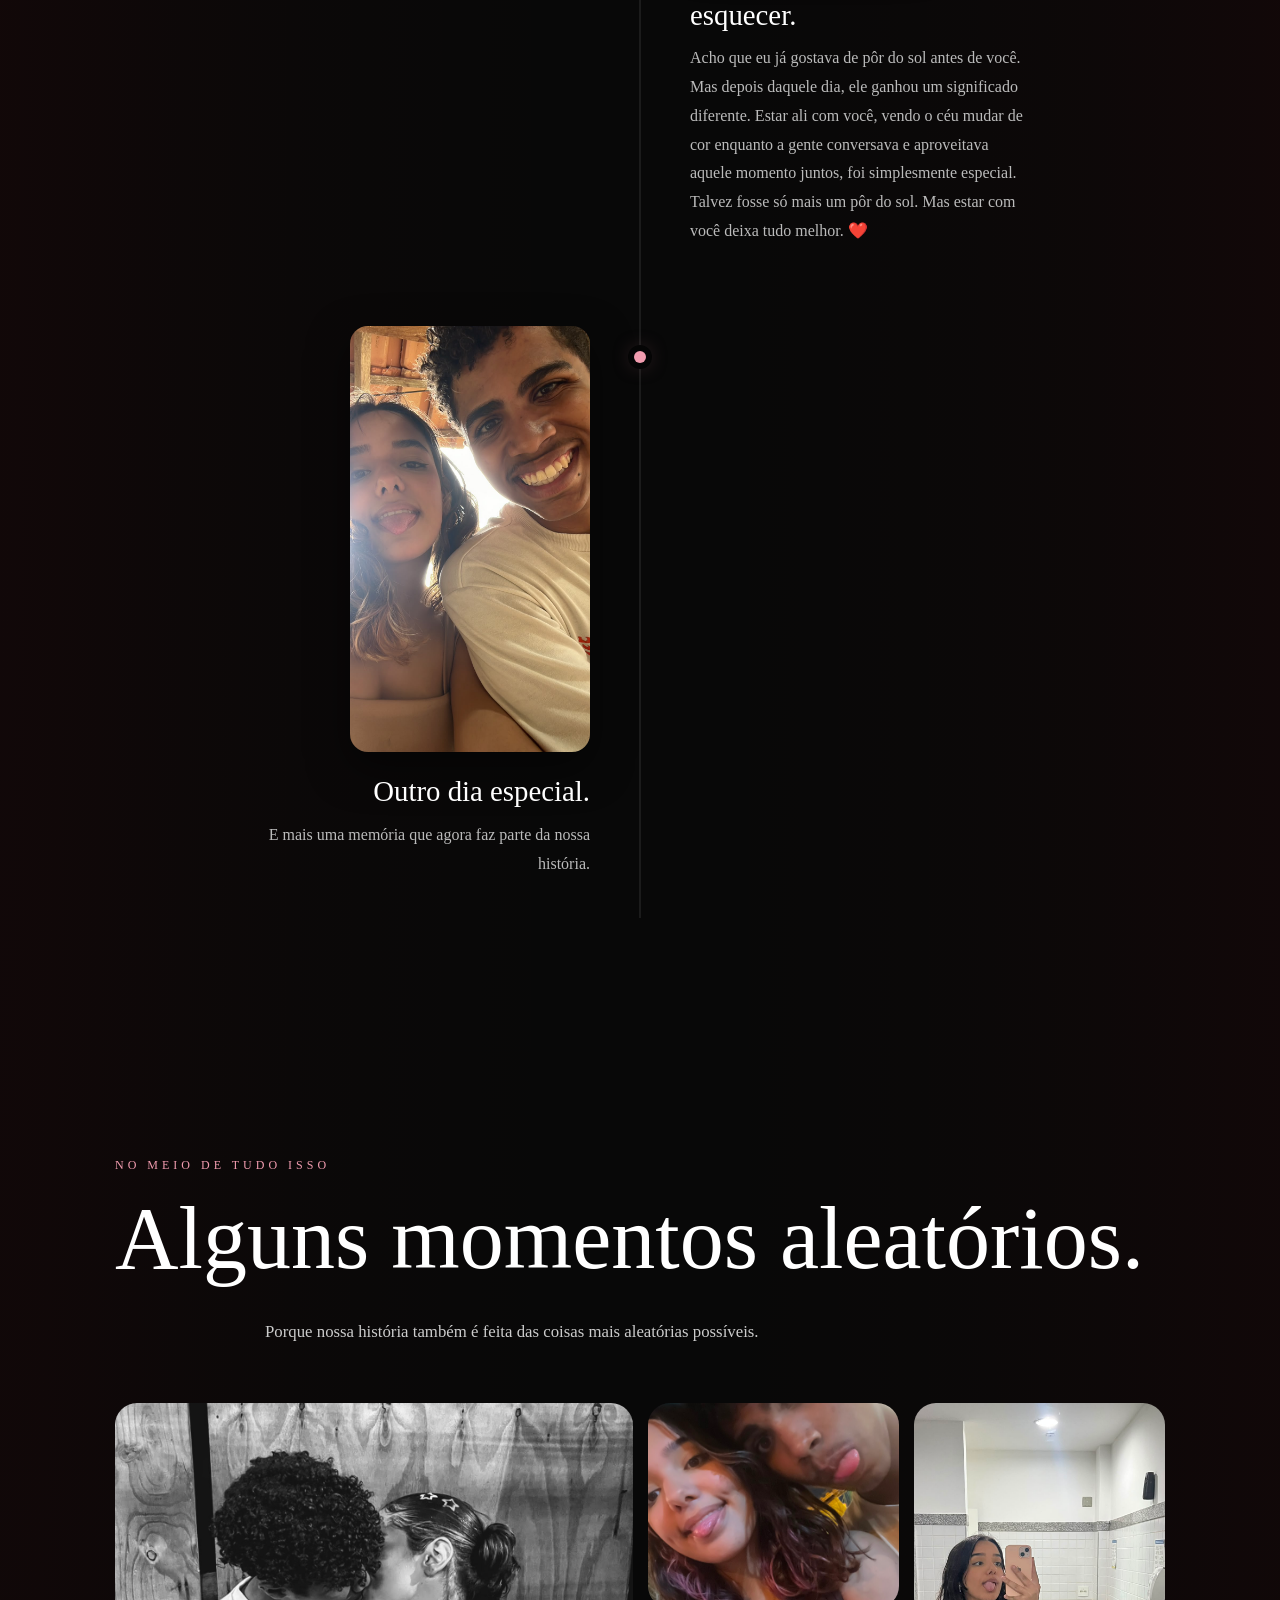
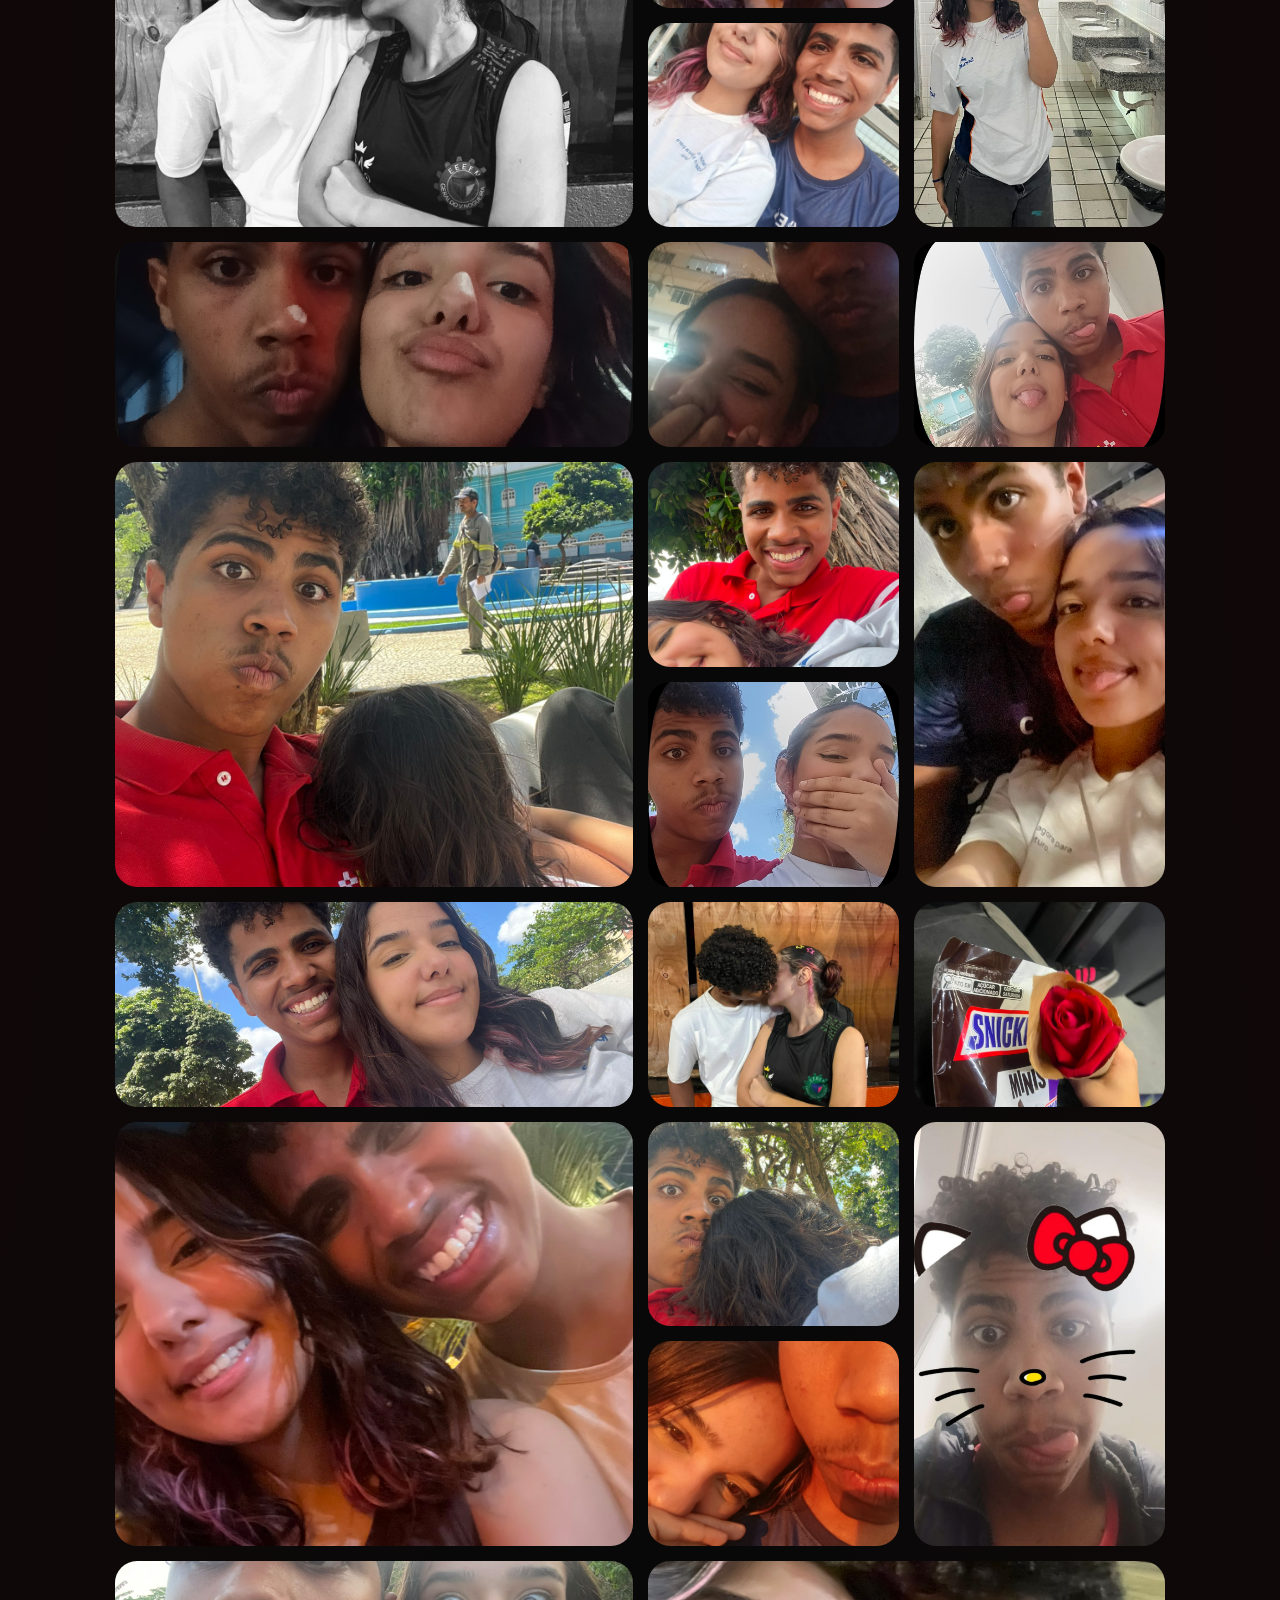
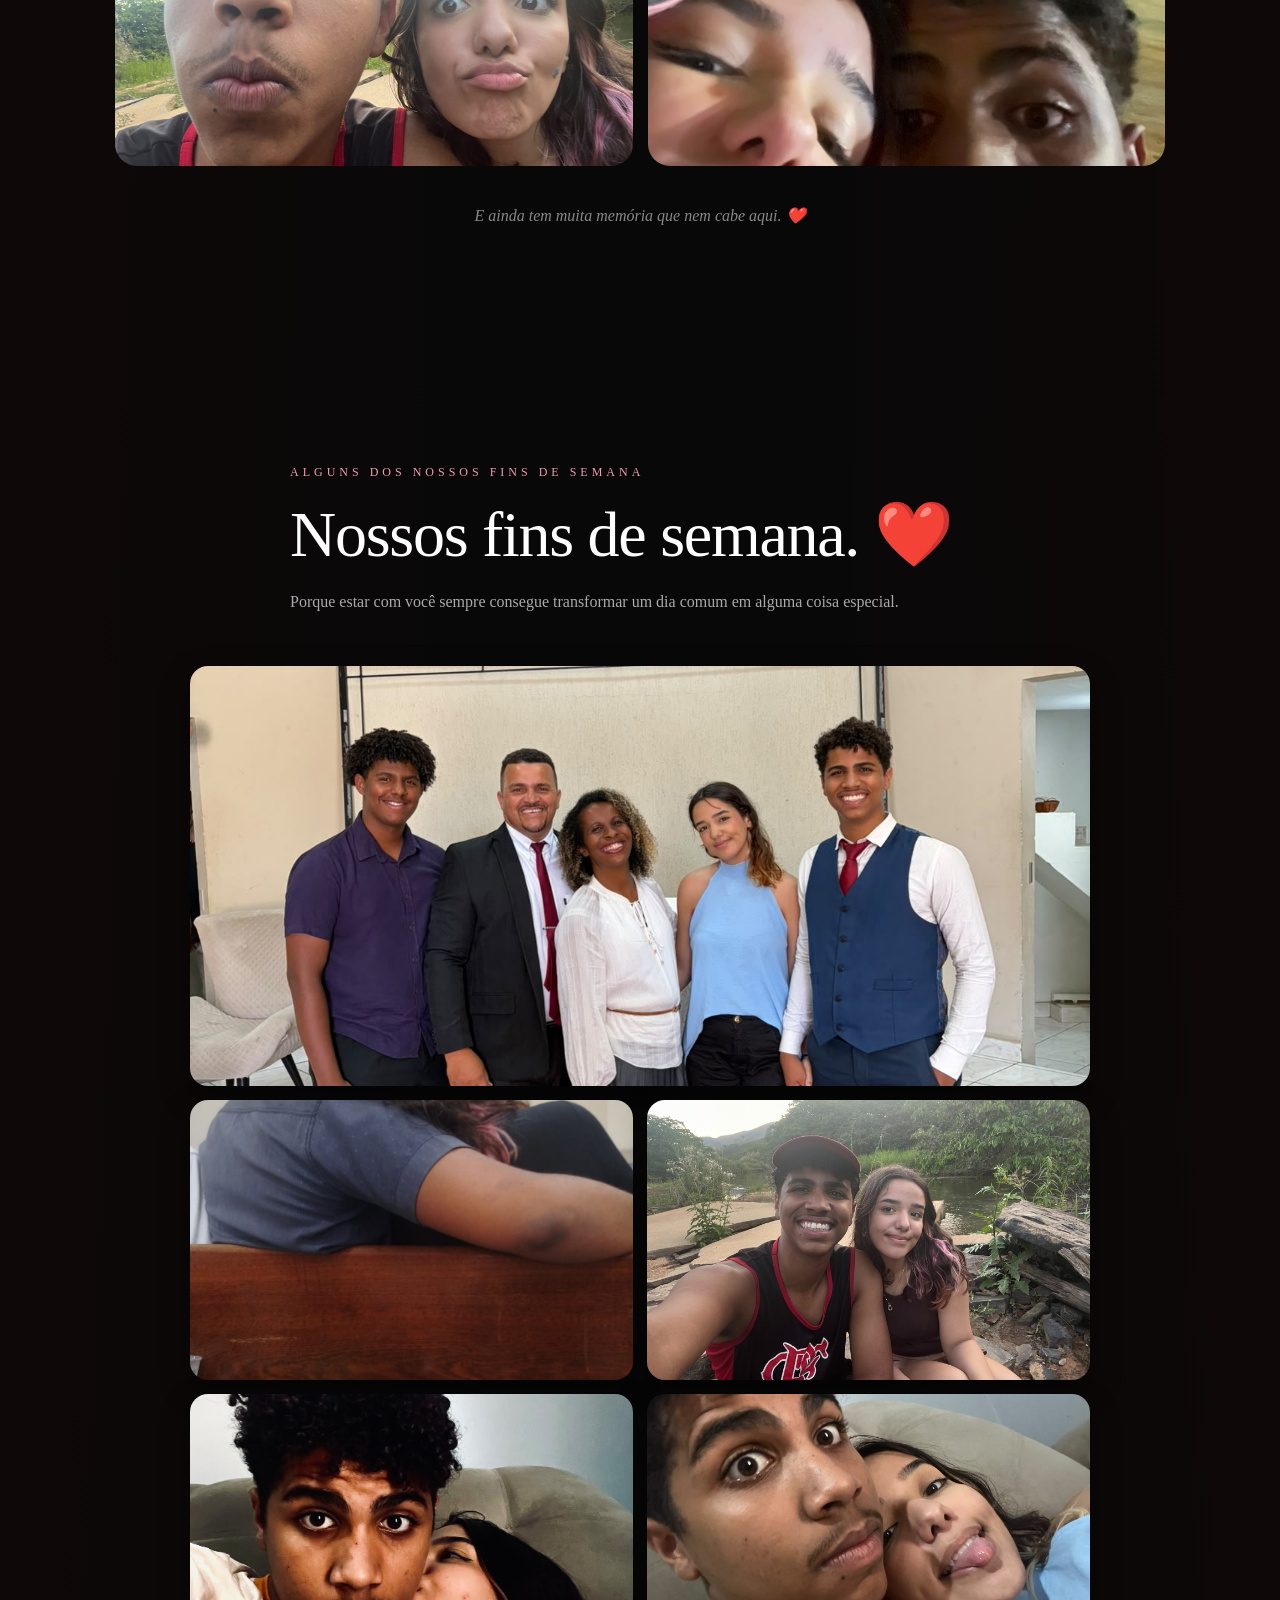
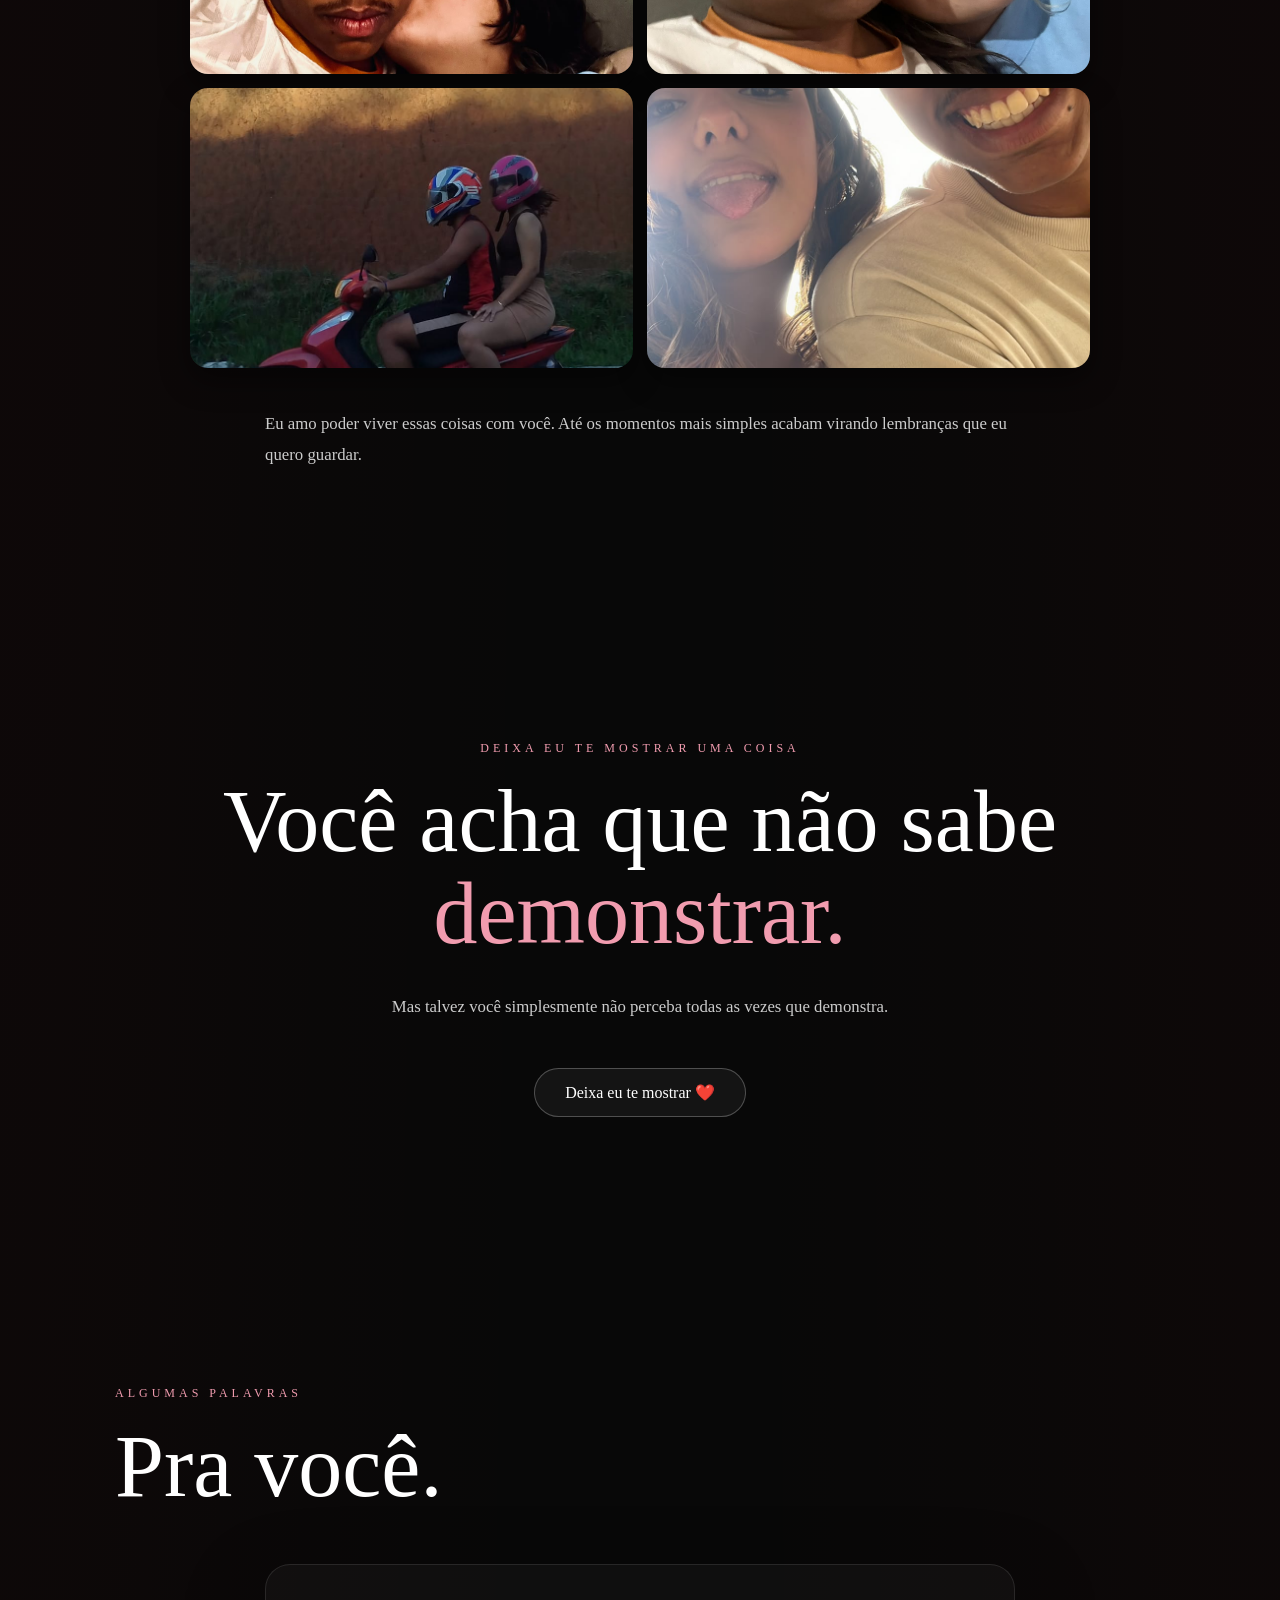
==== commit 15d45027: "qs2" ====
--- a/Projeto.html
+++ b/Projeto.html
@@ -1,72 +1,51 @@
 <!DOCTYPE html>
-
 <html lang="pt-BR">
-
 <head>
     <meta charset="UTF-8">
     <meta name="viewport" content="width=device-width, initial-scale=1.0">
-
     <title>Eu e Você ❤️</title>
-
     <link rel="stylesheet" href="css/style.css">
 </head>
 
 <body>
 
-    <!-- =========================
+    <!-- =====================================================
          INTRO
-    ========================= -->
+    ====================================================== -->
 
     <div id="intro">
-
         <div class="intro-content">
-
-            <div class="eyebrow">
-                uma história nossa
-            </div>
-
-            <h1>
-                Antes de começar...
-            </h1>
+            <div class="eyebrow">uma história nossa</div>
+
+            <h1>Antes de começar...</h1>
 
             <p>
-                Coloque o volume,
-                respire fundo
-                e vem comigo.
+                Coloque o volume, respire fundo e vem comigo.
             </p>
 
             <button id="startBtn">
                 Começar ❤️
             </button>
-
-        </div>
-
+        </div>
     </div>
 
 
-    <!-- =========================
+    <!-- =====================================================
          MÚSICA
-    ========================= -->
-
-    <audio
-        id="music"
-        loop
-        preload="auto"
-    >
-        <source
-            src="assets/best-part.mp3"
-            type="audio/mpeg"
-        >
+    ====================================================== -->
+
+    <audio id="music" loop preload="auto">
+        <source src="assets/best-part.mp3" type="audio/mpeg">
     </audio>
 
-    <button id="musicControl">
+    <button id="musicControl" aria-label="Controlar música">
         ♪
     </button>
 
 
-    <!-- =========================
-         1 — CAPA
-    ========================= -->
+    <!-- =====================================================
+         HERO
+    ====================================================== -->
 
     <section class="hero">
 
@@ -77,28 +56,21 @@
         >
 
         <div class="hero-content reveal">
-
-            <div class="eyebrow">
-                para você
-            </div>
-
-            <h1>
-                Nossa história
-            </h1>
+            <div class="eyebrow">para você</div>
+
+            <h1>Nossa história</h1>
 
             <p>
-                E tudo que aconteceu
-                até chegarmos aqui
-            </p>
-
+                E tudo que aconteceu até chegarmos aqui
+            </p>
         </div>
 
     </section>
 
 
-    <!-- =========================
-         2 — VÍDEO
-    ========================= -->
+    <!-- =====================================================
+         VÍDEO 1
+    ====================================================== -->
 
     <section class="video-section">
 
@@ -113,10 +85,9 @@
             </h2>
 
             <p class="section-text">
-                Antes de continuar nossa história,
-                quero que você veja o que diria
-                para você mesma se soubesse
-                que esse momento estava chegando.
+                Antes de continuar nossa história, quero que você veja
+                o que diria para você mesma se soubesse que esse momento
+                estava chegando.
             </p>
 
             <div class="video-frame">
@@ -139,9 +110,9 @@
     </section>
 
 
-    <!-- =========================
-         3 — TIMELINE
-    ========================= -->
+    <!-- =====================================================
+         TIMELINE
+    ====================================================== -->
 
     <section>
 
@@ -152,48 +123,38 @@
             </div>
 
             <h2 class="section-title reveal">
-
-                Antes de chegar
-
-                <span class="accent">
-                    aqui.
-                </span>
-
+                Antes de chegar <span class="accent">aqui.</span>
             </h2>
 
-
             <div class="timeline">
 
-
                 <!-- 01 -->
 
-                <div class="timeline-item reveal">
+                <article class="timeline-item">
 
                     <img
                         src="assets/timeline/primeiro-story.jpeg"
                         alt="O começo"
                     >
 
-                    <h3>
-                        O começo.
-                    </h3>
-
-                    <p>
-                        O story. Aquele story kkk. <br>
-                        Eu já estava interessado em você há algum tempo, e aquele story acabou me colocando diante de uma decisão:<br>
-                        ou eu criava coragem e começava uma conversa com você, ou continuava só olhando de longe.
-                    </p>
-
-                </div>
+                    <h3>O começo.</h3>
+
+                    <p>
+                        Tudo começou de um jeito simples.
+                        Eu vi aquele story, pensei um pouco...
+                        e decidi mandar mensagem.
+                    </p>
+
+                </article>
 
 
                 <!-- 02 -->
 
-                <div class="timeline-item reveal">
+                <article class="timeline-item">
 
                     <img
                         src="assets/timeline/primeira-conversa.jpeg"
-                        alt="Primeiras conversas"
+                        alt="Nossa primeira conversa"
                     >
 
                     <h3>
@@ -201,54 +162,52 @@
                     </h3>
 
                     <p>
-                        E, apesar do medo, eu decidi tentar. <br>
-                        Mandei uma cantadinha descontraída kkk, sem saber muito bem onde aquilo ia dar.<br>
-                        Só que eu descobri que você também estava esperando uma atitude minha.<br>
-                        E foi assim, de um jeito simples e inesperado, que nós começamos a nos corresponder.
-                    </p>
-                </div>
+                        Uma conversa que parecia ser só mais uma
+                        acabou virando o começo de algo que eu
+                        nem imaginava.
+                    </p>
+
+                </article>
 
 
                 <!-- 03 -->
 
-                <div class="timeline-item reveal">
+                <article class="timeline-item">
 
                     <div class="love-messages">
 
                         <img
                             src="assets/timeline/eu-te-amo-1.jpeg"
-                            alt="Meu primeiro eu te amo"
+                            alt="Mensagem"
                         >
 
                         <img
                             src="assets/timeline/eu-te-amo-2.jpeg"
-                            alt="Primeiro eu te amo dela"
+                            alt="Mensagem"
                         >
 
                     </div>
 
                     <h3>
-                        O primeiro "eu te amo". ❤️
-                    </h3>
-
-                    <p>
-                        E pensar que você vivia dizendo q ia se segurar kkk
-                        <br>
-                        Mas tem momentos e coisas na vida em que não conseguimos segurar o coração, e o nosso amor é um deles.
-                        <br>
-                        Acho que foi aí que ficou ainda mais claro que o "nós" não era só uma brincadeira.
-                    </p>
-
-                </div>
+                        O primeiro “eu te amo”.
+                    </h3>
+
+                    <p>
+                        E, de alguma forma, antes mesmo de tudo
+                        acontecer pessoalmente, algumas coisas
+                        já estavam claras.
+                    </p>
+
+                </article>
 
 
                 <!-- 04 -->
 
-                <div class="timeline-item reveal">
+                <article class="timeline-item">
 
                     <img
                         src="assets/timeline/primeiro-encontro.jpeg"
-                        alt="Primeiro encontro"
+                        alt="Nosso primeiro encontro"
                     >
 
                     <h3>
@@ -256,23 +215,20 @@
                     </h3>
 
                     <p>
-                        Depois de tanta conversa, finalmente chegou o momento de estar ali com você de verdade.
-                        <br>
-                        E não vou negar, eu me apaixonei novamente por você no instante em que te vi.
-                        <br>
-                        E estar juntos pessoalmente foi muito melhor do que eu tinha imaginado.
-                    </p>
-
-                </div>
+                        Depois de tanta conversa, finalmente
+                        chegou o momento de te encontrar de verdade.
+                    </p>
+
+                </article>
 
 
                 <!-- 05 -->
 
-                <div class="timeline-item reveal">
+                <article class="timeline-item">
 
                     <img
                         src="assets/timeline/primeiro-beijo.jpeg"
-                        alt="Primeiro beijo"
+                        alt="Nosso primeiro beijo"
                     >
 
                     <h3>
@@ -280,33 +236,26 @@
                     </h3>
 
                     <p>
-                        E então aconteceu.
-                        <br>
-                        Depois de tanta espera (e vontade kkk), rolou nosso primeiro beijo.
-                        <br>
-                        Eu não tenho uma foto dele em específico, mas acho que nem precisava.
-                        <br>
-                        Aquele momento ficou marcado pra gente, porque de certa forma,
-                        foi o que “consumou” o amor que a gente já sentia.
-                    </p>
-
-                </div>
+                        E aí deixou de ser só conversa.
+                    </p>
+
+                </article>
 
 
                 <!-- 06 -->
 
-                <div class="timeline-item reveal">
+                <article class="timeline-item">
 
                     <div class="conversation-prints">
 
                         <img
                             src="assets/timeline/desistir1.jpeg"
-                            alt="Ela dizendo que não estava pronta"
+                            alt="Conversa"
                         >
 
                         <img
                             src="assets/timeline/desistir.jpeg"
-                            alt="Minha resposta"
+                            alt="Conversa"
                         >
 
                     </div>
@@ -316,27 +265,20 @@
                     </h3>
 
                     <p>
-                        Com tudo dando tão certo, eu acabei me empolgando demais e estava te pressionando muito.
-                        <br>
-                        Você me pediu um tempo pra pensar melhor e, apesar de não ter citado diretamente, 
-                        eu entendi seu lado e percebi meu erro. Busquei melhorar essa minha falha porque,
-                        acima de tudo, eu tinha certeza de que queria você.
-                        <br>
-                        E quer saber? Esse tempinho fez muito bem pra nós dois, porque aprendemos a lidar melhor um com o outro.
-                        <br>
-                        E ainda bem que insistimos, apesar das nossas diferenças.
-                    </p>
-
-                </div>
+                        Por um momento, parecia que nossa história
+                        poderia acabar antes mesmo de começar.
+                    </p>
+
+                </article>
 
 
                 <!-- 07 -->
 
-                <div class="timeline-item reveal">
+                <article class="timeline-item">
 
                     <img
                         src="assets/timeline/maos.jpeg"
-                        alt="Pequenos detalhes"
+                        alt="Nossas mãos"
                     >
 
                     <h3>
@@ -344,31 +286,27 @@
                     </h3>
 
                     <p>
-                        Depois de tudo isso, nós voltamos e, desde então, tem dado muito certo entre nós.
-                        <br>
-                        Passamos por vários momentos juntos, alguns simples, outros nem tanto, mas todos muito importantes pra mim.
-                        <br>
-                        E acho que é justamente isso que eu mais gosto na nossa história: perceber que, mesmo nas coisas mais simples,
-                        a gente consegue criar momentos que eu quero guardar pra sempre.
-                    </p>
-
-                </div>
+                        Porque, no fim, são justamente essas pequenas
+                        coisas que fazem tudo valer a pena.
+                    </p>
+
+                </article>
 
 
                 <!-- 08 -->
 
-                <div class="timeline-item reveal">
+                <article class="timeline-item">
 
                     <div class="route-prints">
 
                         <img
                             src="assets/timeline/caminho1.jpeg"
-                            alt="Percurso que eu fazia para ver ela"
+                            alt="Caminho"
                         >
 
                         <img
                             src="assets/timeline/caminho2.jpeg"
-                            alt="Outro percurso que eu fazia para ver ela"
+                            alt="Caminho"
                         >
 
                     </div>
@@ -378,25 +316,20 @@
                     </h3>
 
                     <p>
-                        Talvez olhando assim pareça só um caminho no mapa.
-
-                        Mas eu lembro de cada vez que fiz esse caminho só porque queria te ver.
-
-                        E, por mais longe que fosse, eu ia feliz, porque sabia que no final dele estaria você.
-
-                        E, sinceramente? Eu faria tudo de novo.
-                    </p>
-
-                </div>
+                        E olha que nem eram caminhadas juntos.
+                        Eu literalmente fazia o caminho só pra te ver.
+                    </p>
+
+                </article>
 
 
                 <!-- 09 -->
 
-                <div class="timeline-item reveal">
+                <article class="timeline-item">
 
                     <img
                         src="assets/timeline/presente.jpeg"
-                        alt="Meu primeiro presente para ela"
+                        alt="Primeiro presente"
                     >
 
                     <h3>
@@ -404,27 +337,20 @@
                     </h3>
 
                     <p>
-                        Talvez tenha sido uma coisa simples, mas fiz tudo com muito carinho.
-                        <br>
-                        Lembro do seu sorriso e da alegria que você ficou quando recebeu.
-                        <br>
-                        E também da tristeza quando você perdeu a cartinha, mesmo não tendo sido culpa sua. KKKK
-                        <br>
-                        Eu faria tudo de novo, e ainda vou fazer, só pra ver aquele sorriso mais uma vez.
-                        <br>
-                        Afinal, você merece sempre o melhor. ❤️
-                    </p>
-
-                </div>
+                        Uma pequena lembrança de algo que já
+                        significava muito pra mim.
+                    </p>
+
+                </article>
 
 
                 <!-- 10 -->
 
-                <div class="timeline-item reveal">
+                <article class="timeline-item">
 
                     <img
                         src="assets/momentos/olhos.jpeg"
-                        alt="Um pôr do sol com você"
+                        alt="Pôr do sol"
                     >
 
                     <h3>
@@ -432,27 +358,19 @@
                     </h3>
 
                     <p>
-                        Acho que eu já gostava de pôr do sol antes de você.
-                        <br>
-                        Mas depois daquele dia, ele ganhou um significado diferente, pois agora sempre penso em você quando o vejo.
-                        <br>
-                        Estar ali com você, vendo o céu mudar de cor enquanto a gente conversava e aproveitava aquele momento juntos, foi simplesmente especial.
-                        <br>
-                        Talvez fosse só mais um pôr do sol.
-                        <br>
-                        Mas estar com você deixa tudo melhor.
-                    </p>
-
-                </div>
+                        Alguns momentos simplesmente ficam.
+                    </p>
+
+                </article>
 
 
                 <!-- 11 -->
 
-                <div class="timeline-item reveal">
+                <article class="timeline-item">
 
                     <img
                         src="assets/timeline/familia.jpeg"
-                        alt="Sua familia"
+                        alt="Família"
                     >
 
                     <h3>
@@ -460,42 +378,33 @@
                     </h3>
 
                     <p>
-                        Acho que esse foi um daqueles momentos que mostraram que a gente estava ficando cada vez mais sério.
-                        <br>
-                        Conhecer e ser aceito por sua família foi importante pra mim, porque eu sabia que estava conhecendo não só você,
-                        mas também um pouco mais do mundo que faz parte da sua vida.
-                        <br>
-                        E, confesso, eu estava nervoso pra caramba kkkk
-                    </p>
-
-                </div>
-
-
-                <!-- TRANSIÇÃO -->
-
-                <div class="timeline-note">
-
-                    <p>
-                        Eu não vou ficar mencionando nossos pegas por aqui,
-                        tanto por respeito a quem estiver lendo quanto pra manter
-                        o clima romântico desse site. KKKKK
-                    </p>
-
-                    <p>
-                        Mas nós dois nos lembramos muito bem deles...
-                        não é, meu bem? 👀❤️
-                    </p>
-
-                </div>
-
+                        Um daqueles momentos que fizeram tudo
+                        parecer ainda mais sério.
+                    </p>
+
+                    
+
+                </article>
+                
+                    <div class="timeline-note">
+                        <p>
+                        Antes de continuar...
+
+                        Eu não vou ficar mencionando nossos pegas por aqui, tanto por respeito a quem estiver lendo quanto pra manter o clima romântico desse site. KKKKK
+
+                        Mas nós dois nos lembramos muito bem deles... não é, meu bem? 👀❤️
+
+                        </p>
+
+                    </div>
 
                 <!-- 12 -->
 
-                <div class="timeline-item reveal">
+                <article class="timeline-item">
 
                     <img
                         src="assets/timeline/sabado.jpeg"
-                        alt="Sábados"
+                        alt="Nossos sábados"
                     >
 
                     <h3>
@@ -503,26 +412,20 @@
                     </h3>
 
                     <p>
-                        Se tem uma coisa que eu comecei a gostar ainda mais depois que te conheci, foram os nossos sábados.
-                        <br>
-                        Cada um teve sua própria história, suas conversas, risadas e momentos que talvez parecessem simples, 
-                        mas que significaram muito pra mim.
-                        <br>
-                        Além dos pegas, claro kkk.
-                        <br>
-                        E pensar que já tivemos mais de um... e espero que ainda venham muitos outros.
-                    </p>
-
-                </div>
+                        Porque alguns dos nossos melhores momentos
+                        simplesmente acontecem quando estamos juntos.
+                    </p>
+
+                </article>
 
 
                 <!-- 13 -->
 
-                <div class="timeline-item reveal">
+                <article class="timeline-item">
 
                     <img
                         src="assets/fins-de-semana/biz.jpeg"
-                        alt="Acidente"
+                        alt="O susto da Biz"
                     >
 
                     <h3>
@@ -530,49 +433,41 @@
                     </h3>
 
                     <p>
-                        Esse definitivamente não foi um dos momentos que eu planejei guardar. KKKK
-                        <br>
-                        Mas foi um daqueles momentos que mostraram muito sobre nós.
-                        <br>
-                        Mesmo com todo o susto, o medo e tudo que aconteceu, ter você ali comigo, realmente me apoiando, e ver que estava tudo bem com você foi o que realmente importou.
-                        <br>
-                        No fim, essa situação me deu ainda mais certeza de que era você que eu queria pra sempre na minha vida.
-                        <br>
-                        Afinal, na primeira vez que você andou de moto comigo, depois de tudo aquilo, você ainda continuou do meu lado e disse que andaria comigo de novo.
-                        <br>
-                        E acho que isso já diz muita coisa.
-                    </p>
-
-                </div>
+                        
+                        Acho que eu já gostava de pôr do sol antes de você.
+
+                        Mas depois daquele dia, ele ganhou um significado diferente.
+
+                        Estar ali com você, vendo o céu mudar de cor enquanto a gente conversava e aproveitava aquele momento juntos, foi simplesmente especial.
+
+                        Talvez fosse só mais um pôr do sol.
+
+                        Mas estar com você deixa tudo melhor. ❤️
+
+                    </p>
+
+                </article>
 
 
                 <!-- 14 -->
 
-                <div class="timeline-item reveal">
+                <article class="timeline-item">
 
                     <img
                         src="assets/timeline/roça.jpeg"
-                        alt="roça"
-                    >
-
-                    <h3>
-                        Outro dia especial. 
-                    </h3>
-
-                    <p>
-                        E como esquecer daquele dia na roça dos seus pais?
-                        <br>
-                        Estar ali com você, conhecer um pouco mais da sua família e viver aquele dia juntos foi muito especial.
-                        <br>
-                        E pensar que eu tinha preparado todo um discurso kkk, que no fim foi totalmente desnecessário, porque eu já tinha a permissão dos seus pais, graças a Deus.
-                        <br>
-                        Eu só precisava ter essa certeza antes de dar o próximo passo,
-                        <br>
-                        E, naquele dia, eu tive.
-                    </p>
-
-                </div>
-
+                        alt="Um dia especial"
+                    >
+
+                    <h3>
+                        Outro dia especial.
+                    </h3>
+
+                    <p>
+                        E mais uma memória que agora faz parte
+                        da nossa história.
+                    </p>
+
+                </article>
 
             </div>
 
@@ -581,9 +476,9 @@
     </section>
 
 
-    <!-- =========================
-         4 — MOSAICO
-    ========================= -->
+    <!-- =====================================================
+         MOMENTOS
+    ====================================================== -->
 
     <section class="moments-section">
 
@@ -594,247 +489,99 @@
             </div>
 
             <h2 class="section-title reveal">
-
-                Alguns momentos
-
-                <span class="accent">
-                    aleatórios.
-                </span>
-
+                Alguns momentos aleatórios.
             </h2>
 
             <p class="section-text reveal">
-                Nem tudo precisa ter uma história enorme.
-                Algumas lembranças simplesmente aconteceram.
-                E eu gosto delas justamente por isso.
-            </p>
-
+                Porque nossa história também é feita das coisas
+                mais aleatórias possíveis.
+            </p>
 
             <div class="moments-grid reveal">
 
-                <!-- 01 -->
                 <div class="moment moment-large">
-
-                    <img
-                        src="assets/momentos/bj_black.jpeg"
-                        alt="Um momento nosso"
-                    >
-
-                </div>
-
-
-                <!-- 02 -->
+                    <img src="assets/momentos/bj_black.jpeg" alt="">
+                </div>
+
                 <div class="moment">
-
-                    <img
-                        src="assets/timeline/lingua.jpeg"
-                        alt="Um momento nosso"
-                    >
-
-                </div>
-
-
-                <!-- 03 -->
+                    <img src="assets/timeline/lingua.jpeg" alt="">
+                </div>
+
+                <div class="moment moment-tall espelho">
+                    <img src="assets/momentos/espelho.jpeg" alt="">
+                </div>
+
+                <div class="moment">
+                    <img src="assets/momentos/mendigo.jpeg" alt="">
+                </div>
+
+                <div class="moment moment-wide">
+                    <img src="assets/momentos/momento-01.jpeg" alt="">
+                </div>
+
+                <div class="moment">
+                    <img src="assets/momentos/noite.jpeg" alt="">
+                </div>
+
+                <div class="moment">
+                    <img src="assets/momentos/ontem.jpeg" alt="">
+                </div>
+
+                <div class="moment moment-large">
+                    <img src="assets/momentos/dormindo1.jpeg" alt="">
+                </div>
+
+                <div class="moment">
+                    <img src="assets/momentos/praca2.jpeg" alt="">
+                </div>
+
                 <div class="moment moment-tall">
-
-                    <img class="espelho"
-                        src="assets/momentos/espelho.jpeg"
-                        alt="Um momento nosso"
-                    >
-
-                </div>
-
-
-                <!-- 04 -->
+                    <img src="assets/momentos/sol.jpeg" alt="">
+                </div>
+
                 <div class="moment">
-
-                    <img
-                        src="assets/momentos/mendigo.jpeg"
-                        alt="Um momento nosso"
-                    >
-
-                </div>
-
-
-                <!-- 05 -->
+                    <img src="assets/momentos/praca4.jpeg" alt="">
+                </div>
+
                 <div class="moment moment-wide">
-
-                    <img
-                        src="assets/momentos/momento-01.jpeg"
-                        alt="Um momento nosso"
-                    >
-
-                </div>
-
-
-                <!-- 06 -->
+                    <img src="assets/momentos/praca3.jpeg" alt="">
+                </div>
+
                 <div class="moment">
-
-                    <img
-                        src="assets/momentos/noite.jpeg"
-                        alt="Um momento nosso"
-                    >
-
-                </div>
-
-
-                <!-- 07 -->
+                    <img src="assets/timeline/capa.jpeg" alt="">
+                </div>
+
                 <div class="moment">
-
-                    <img
-                        src="assets/momentos/ontem.jpeg"
-                        alt="Um momento nosso"
-                    >
-
-                </div>
-
-
-                <!-- 08 -->
+                    <img src="assets/timeline/presente.jpeg" alt="">
+                </div>
+
                 <div class="moment moment-large">
-
-                    <img
-                        src="assets/momentos/dormindo1.jpeg"
-                        alt="Um momento nosso"
-                    >
-
-                </div>
-
-
-                <!-- 09 -->
+                    <img src="assets/timeline/ft-sorrindo.jpeg" alt="">
+                </div>
+
                 <div class="moment">
-
-                    <img
-                        src="assets/momentos/praca2.jpeg"
-                        alt="Um momento nosso"
-                    >
-
-                </div>
-
-
-                <!-- 10 -->
+                    <img src="assets/momentos/dormindo2.jpeg" alt="">
+                </div>
+
                 <div class="moment moment-tall">
-
-                    <img
-                        src="assets/momentos/sol.jpeg"
-                        alt="Um momento nosso"
-                    >
-
-                </div>
-
-
-                <!-- 11 -->
+                    <img src="assets/momentos/fofo.jpeg" alt="">
+                </div>
+
                 <div class="moment">
-
-                    <img
-                        src="assets/momentos/praca4.jpeg"
-                        alt="Um momento nosso"
-                    >
-
-                </div>
-
-
-                <!-- 12 -->
+                    <img src="assets/momentos/olhos.jpeg" alt="">
+                </div>
+
                 <div class="moment moment-wide">
-
-                    <img
-                        src="assets/momentos/praca3.jpeg"
-                        alt="Um momento nosso"
-                    >
-
-                </div>
-
-
-                <!-- 13 -->
-                <div class="moment">
-
-                    <img
-                        src="assets/timeline/capa.jpeg"
-                        alt="Um momento nosso"
-                    >
-
-                </div>
-
-
-                <!-- 14 -->
-                <div class="moment">
-
-                    <img
-                        src="assets/timeline/presente.jpeg"
-                        alt="Um momento nosso"
-                    >
-
-                </div>
-
-
-                <!-- 15 -->
-                <div class="moment moment-large">
-
-                    <img
-                        src="assets/timeline/ft-sorrindo.jpeg"
-                        alt="Um momento nosso"
-                    >
-
-                </div>
-
-
-                <!-- 16 -->
-                <div class="moment">
-
-                    <img
-                        src="assets/momentos/dormindo2.jpeg"
-                        alt="Um momento nosso"
-                    >
-
-                </div>
-
-
-                <!-- 17 -->
-                <div class="moment moment-tall">
-
-                    <img
-                        src="assets/momentos/fofo.jpeg"
-                        alt="Um momento nosso"
-                    >
-
-                </div>
-
-
-                <!-- 18 -->
-                <div class="moment">
-
-                    <img
-                        src="assets/momentos/olhos.jpeg"
-                        alt="Um momento nosso"
-                    >
-
-                </div>
-
-
-                <!-- 19 -->
-                <div class="moment moment-wide">
-
-                    <img
-                        src="assets/momentos/careta3.jpeg"
-                        alt="Um momento nosso"
-                    >
-
-                </div>
-
-
-                <!-- 20 -->
-                <div class="moment moment-wide" class="careta">
-
-                    <img
-                        src="assets/momentos/careta.jpeg"
-                        alt="Um momento nosso"
-                    >
-
-                </div>
-
-            </div>
-
-
-            <p class="moments-footer reveal">
+                    <img src="assets/momentos/careta3.jpeg" alt="">
+                </div>
+
+                <div class="moment moment-wide careta">
+                    <img src="assets/momentos/careta.jpeg" alt="">
+                </div>
+
+            </div>
+
+            <p class="moments-footer">
                 E ainda tem muita memória que nem cabe aqui. ❤️
             </p>
 
@@ -843,15 +590,15 @@
     </section>
 
 
-    <!-- =========================
-         6 — NOSSOS FINS DE SEMANA
-    ========================= -->
+    <!-- =====================================================
+         FINS DE SEMANA
+    ====================================================== -->
 
     <section class="sunset-section">
 
         <div class="container">
 
-            <div class="sunset-intro reveal">
+            <div class="sunset-intro">
 
                 <div class="eyebrow">
                     alguns dos nossos fins de semana
@@ -861,74 +608,57 @@
                     Nossos fins de semana. ❤️
                 </h2>
 
-                <br>
-
-                <p class="section-text">
-                    Depois de tudo que você viu até aqui, ainda tem alguns
-                    dos nossos fins de semana que eu quero guardar.
-
-                    Cada um teve seus próprios momentos, conversas, risadas
-                    e, claro, algumas coisas que não vão aparecer por aqui. KKKK
-
-                    Mas, no fim, todos eles têm uma coisa em comum:
-
-                    eu estava com você. ❤️
+                <p>
+                    Porque estar com você sempre consegue transformar
+                    um dia comum em alguma coisa especial.
                 </p>
 
-                <br>
-
-            </div>
-
-
-            <div class="sunset-gallery reveal">
+            </div>
+
+            <div class="sunset-gallery">
 
                 <img
                     class="sunset-main"
                     src="assets/timeline/sabado.jpeg"
-                    alt="Nós dois juntos"
+                    alt="Sábado"
                 >
 
                 <img
                     src="assets/fins-de-semana/igreja.jpeg"
-                    alt="Um momento nosso"
+                    alt="Igreja"
                 >
 
                 <img
                     src="assets/fins-de-semana/rio.jpeg"
-                    alt="Nós dois juntos"
+                    alt="Rio"
                 >
 
                 <img
                     src="assets/fins-de-semana/sbd.jpeg"
-                    alt="Um momento nosso"
+                    alt="Sábado"
                 >
 
                 <img
                     src="assets/fins-de-semana/sbd2.jpeg"
-                    alt="Nós dois juntos"
+                    alt="Sábado"
                 >
 
                 <img
                     src="assets/fins-de-semana/biz.jpeg"
-                    alt="Nós dois juntos"
+                    alt="Biz"
                 >
 
                 <img
                     src="assets/timeline/roça.jpeg"
-                    alt="Nós dois juntos"
+                    alt="Roça"
                 >
-            </div>
-
-            <br>
-
-            <p class="sunset-text reveal" style="text-align: left;">
-                Amor, passar meu tempo com você é uma das melhores coisas que eu tenho, 
-                e eu valorizo muito isso.
-                <br>
-                Eu amo cada momento que a gente passa juntos, mesmo que a gente não faça nada de especial,
-                <br>
-                Pois basta estar com você, conversar, rir e aproveitar o momento  juntos pra transformar um dia simples
-                 em uma lembrança que eu quero guardar pra sempre. ❤️
+
+            </div>
+
+            <p class="section-text sunset-text">
+                Eu amo poder viver essas coisas com você.
+                Até os momentos mais simples acabam virando
+                lembranças que eu quero guardar.
             </p>
 
         </div>
@@ -936,36 +666,31 @@
     </section>
 
 
-    <!-- =========================
-         5 — GALERIA DAS DEMONSTRAÇÕES
-    ========================= -->
+    <!-- =====================================================
+         GALERIA DE PROVAS
+    ====================================================== -->
 
     <section class="proof-section">
 
         <div class="container">
 
-            <div class="eyebrow reveal">
+            <div class="eyebrow">
                 deixa eu te mostrar uma coisa
             </div>
 
-            <h2 class="section-title reveal">
-
+            <h2 class="section-title">
                 Você acha que não sabe
-
-                <span class="accent">
-                    demonstrar.
-                </span>
-
+                <span class="accent">demonstrar.</span>
             </h2>
 
-            <p class="section-text reveal">
-                Você me disse que acha que não sabe demonstrar
-                tudo que sente por mim.
+            <p class="section-text">
+                Mas talvez você simplesmente não perceba
+                todas as vezes que demonstra.
             </p>
 
             <button
-                class="gallery-start reveal"
                 id="openProofGallery"
+                class="gallery-start"
             >
                 Deixa eu te mostrar ❤️
             </button>
@@ -975,39 +700,31 @@
     </section>
 
 
-    <!-- =========================
-         GALERIA ABERTA
-    ========================= -->
+    <!-- =====================================================
+         GALERIA
+    ====================================================== -->
 
     <div
         id="proofGallery"
         class="proof-gallery"
+        aria-hidden="true"
     >
 
         <button
             id="closeProofGallery"
             class="gallery-close"
+            aria-label="Fechar"
         >
             ×
         </button>
 
-
         <div class="gallery-content">
 
             <div class="gallery-counter">
-
-                <span id="galleryCurrent">
-                    1
-                </span>
-
+                <span id="galleryCurrent">1</span>
                 /
-
-                <span id="galleryTotal">
-                    16
-                </span>
-
-            </div>
-
+                <span id="galleryTotal">16</span>
+            </div>
 
             <div class="gallery-photo-container">
 
@@ -1019,13 +736,11 @@
 
             </div>
 
-
             <p
                 id="galleryCaption"
                 class="gallery-caption"
             ></p>
 
-
             <div class="gallery-hint">
                 Deslize para continuar →
             </div>
@@ -1035,13 +750,14 @@
     </div>
 
 
-    <!-- =========================
+    <!-- =====================================================
          FINAL DA GALERIA
-    ========================= -->
+    ====================================================== -->
 
     <div
         id="galleryEnding"
         class="gallery-ending"
+        aria-hidden="true"
     >
 
         <div class="gallery-ending-content">
@@ -1051,26 +767,21 @@
             </p>
 
             <p id="ending2">
-                Mas olha quantas vezes você me mostrou
-                o que sente sem nem perceber.
+                Mas olha quantas vezes você me mostrou o que sente
+                sem nem perceber.
             </p>
 
             <p id="ending3">
-                Talvez você não demonstre exatamente do jeito
-                que imagina que deveria. Mas eu percebi cada
-                uma dessas vezes.
+                Talvez você não demonstre exatamente do jeito que
+                imagina que deveria. Mas eu percebi cada uma dessas vezes.
             </p>
 
             <p id="ending4">
                 E todas elas foram importantes pra mim.
             </p>
 
-            <p
-                id="ending5"
-                class="final-line"
-            >
-                Você nunca precisou ser perfeita pra me
-                fazer sentir amado. ❤️
+            <p id="ending5" class="final-line">
+                Você nunca precisou ser perfeita pra me fazer sentir amado. ❤️
             </p>
 
         </div>
@@ -1078,9 +789,9 @@
     </div>
 
 
-    <!-- =========================
-         7 — CARTA
-    ========================= -->
+    <!-- =====================================================
+         CARTA
+    ====================================================== -->
 
     <section>
 
@@ -1094,35 +805,33 @@
                 Pra você.
             </h2>
 
-
             <div class="letter reveal">
 
+                <p>Meu amor,</p>
+
                 <p>
-                    Meu amor,
+                    Eu poderia escrever um texto enorme contando
+                    tudo que sinto por você.
                 </p>
 
                 <p>
-                    Tem muita coisa que eu poderia escrever aqui,
-                    mas acho que nenhuma delas conseguiria explicar
-                    completamente o quanto você se tornou importante
-                    pra mim.
+                    Poderia falar de cada conversa, cada encontro,
+                    cada risada, cada olhar e cada pequeno momento.
                 </p>
 
                 <p>
-                    Eu amo tudo que a gente viveu até aqui e,
-                    principalmente, amo pensar em tudo que ainda
-                    falta viver.
+                    Mas acho que, no fim, existe uma coisa muito
+                    simples que resume tudo isso:
+                    eu amo viver a vida com você.
                 </p>
 
                 <p>
-                    Eu sei que talvez nem tudo tenha sido perfeito.
-                    A gente teve medo, dúvidas e momentos em que
-                    não sabíamos exatamente o que fazer.
-                    Mas mesmo assim, chegamos até aqui.
+                    E espero que tudo que estamos construindo agora
+                    seja só o começo de uma história muito maior.
                 </p>
 
                 <p>
-                    E eu escolheria você de novo.
+                    Eu te amo.
                 </p>
 
                 <p>
@@ -1137,9 +846,9 @@
     </section>
 
 
-    <!-- =========================
-         8 — SEU VÍDEO
-    ========================= -->
+    <!-- =====================================================
+         VÍDEO FINAL
+    ====================================================== -->
 
     <section class="video-section">
 
@@ -1161,12 +870,10 @@
                     playsinline
                     preload="metadata"
                 >
-
                     <source
                         src="assets/video-meu.mp4"
                         type="video/mp4"
                     >
-
                 </video>
 
             </div>
@@ -1176,9 +883,9 @@
     </section>
 
 
-    <!-- =========================
-         9 — AGORA OLHA PRA MIM
-    ========================= -->
+    <!-- =====================================================
+         AGORA OLHA PRA MIM
+    ====================================================== -->
 
     <section
         class="final-section"
@@ -1196,9 +903,9 @@
     </section>
 
 
-    <!-- =========================
-         10 — PEDIDO
-    ========================= -->
+    <!-- =====================================================
+         PERGUNTA
+    ====================================================== -->
 
     <section id="question">
 
@@ -1208,10 +915,9 @@
                 então...
             </div>
 
-            <h2>
+            <h2 id="questionTitle">
                 Você aceita? ❤️
             </h2>
-
 
             <div class="buttons">
 
@@ -1231,17 +937,24 @@
 
             </div>
 
-
             <div id="noMessage"></div>
 
+            <div
+                id="acceptedMessage"
+                class="accepted-message"
+                aria-live="polite"
+            >
+                Você aceitou! ❤️
+            </div>
+
         </div>
 
     </section>
 
 
-    <!-- =========================
-         11 — DEPOIS DO SIM
-    ========================= -->
+    <!-- =====================================================
+         RELACIONAMENTO
+    ====================================================== -->
 
     <section id="relationship">
 
@@ -1252,22 +965,16 @@
             </div>
 
             <h2>
-
                 Assim começa
-
                 <span class="accent">
                     a melhor fase
                 </span>
-
                 das nossas vidas.
-
             </h2>
 
             <p class="relationship-subtitle">
-                E que esse seja só o começo
-                de tudo que ainda vamos viver. ❤️
-            </p>
-
+                E que esse seja só o começo de tudo que ainda vamos viver. ❤️
+            </p>
 
             <div class="counter">
 
@@ -1286,14 +993,13 @@
 
                 </div>
 
-
                 <div class="counter-box">
 
                     <span
                         id="hours"
                         class="counter-number"
                     >
-                        00
+                        0
                     </span>
 
                     <span class="counter-label">
@@ -1302,14 +1008,13 @@
 
                 </div>
 
-
                 <div class="counter-box">
 
                     <span
                         id="minutes"
                         class="counter-number"
                     >
-                        00
+                        0
                     </span>
 
                     <span class="counter-label">
@@ -1318,14 +1023,13 @@
 
                 </div>
 
-
                 <div class="counter-box">
 
                     <span
                         id="seconds"
                         class="counter-number"
                     >
-                        00
+                        0
                     </span>
 
                     <span class="counter-label">
@@ -1336,7 +1040,6 @@
 
             </div>
 
-
             <p class="counter-footer">
                 E contando... ❤️
             </p>
@@ -1346,13 +1049,56 @@
     </section>
 
 
-    <!-- =========================
+    <!-- =====================================================
+         COMEMORAÇÃO DO SIM
+    ====================================================== -->
+
+    <div
+        id="acceptanceCelebration"
+        class="acceptance-celebration"
+        aria-hidden="true"
+    >
+
+        <canvas id="celebrationCanvas"></canvas>
+
+        <div
+            id="celebrationEmojis"
+            class="celebration-emojis"
+        ></div>
+
+        <div class="celebration-content">
+
+            <div class="celebration-eyebrow">
+                oficialmente nós
+            </div>
+
+            <div class="celebration-small">
+                Você disse...
+            </div>
+
+            <h2>
+                SIM. ❤️
+            </h2>
+
+            <p>
+                Você aceitou! 🥰
+            </p>
+
+        </div>
+
+    </div>
+
+
+    <!-- =====================================================
          LIGHTBOX
-    ========================= -->
+    ====================================================== -->
 
     <div id="lightbox">
 
-        <button id="closeLightbox">
+        <button
+            id="closeLightbox"
+            aria-label="Fechar imagem"
+        >
             ×
         </button>
 
@@ -1368,5 +1114,4 @@
     <script src="js/script.js"></script>
 
 </body>
-
 </html>
--- a/css/style.css
+++ b/css/style.css
@@ -19,11 +19,26 @@
 }
 
 body {
-    background: #050505;
+    background:
+        radial-gradient(
+            ellipse 45% 100% at 0% 50%,
+            rgba(229, 9, 20, 0.045) 0%,
+            rgba(229, 9, 20, 0.025) 30%,
+            rgba(229, 9, 20, 0.01) 55%,
+            transparent 100%
+        ),
+        radial-gradient(
+            ellipse 45% 100% at 100% 50%,
+            rgba(229, 9, 20, 0.045) 0%,
+            rgba(229, 9, 20, 0.025) 30%,
+            rgba(229, 9, 20, 0.01) 55%,
+            transparent 100%
+        ),
+        #080808;
+
     color: #fff;
-    font-family: Georgia, "Times New Roman", serif;
-    overflow-x: hidden;
-}
+}
+
 
 img {
     display: block;
@@ -41,7 +56,7 @@
     max-width: 100%;
 }
 
-body.intro-active {
+body.gallery-open {
     overflow: hidden;
 }
 
@@ -54,7 +69,6 @@
     position: fixed;
     inset: 0;
     z-index: 9999;
-
     width: 100%;
     height: 100dvh;
     min-height: 100svh;
@@ -94,9 +108,7 @@
 
 .eyebrow {
     margin-bottom: clamp(15px, 3vw, 20px);
-
     color: #f19caf;
-
     font-size: clamp(.65rem, 1.5vw, .75rem);
     letter-spacing: clamp(2px, .6vw, 4px);
     text-transform: uppercase;
@@ -104,7 +116,6 @@
 
 .intro-content h1 {
     margin-bottom: clamp(15px, 3vw, 20px);
-
     font-size: clamp(2.7rem, 10vw, 6rem);
     font-weight: normal;
     line-height: .95;
@@ -113,21 +124,16 @@
 .intro-content p {
     max-width: 550px;
     margin: 0 auto clamp(25px, 6vw, 35px);
-
     color: #ccc;
-
     font-size: clamp(.95rem, 2vw, 1rem);
     line-height: 1.8;
 }
 
 #startBtn {
     min-height: 48px;
-
-    padding:
-        14px clamp(24px, 5vw, 32px);
+    padding: 14px clamp(24px, 5vw, 32px);
 
     color: #fff;
-
     background: rgba(255, 255, 255, .05);
 
     border: 1px solid rgba(255, 255, 255, .3);
@@ -142,6 +148,7 @@
 }
 
 @media (hover: hover) {
+
     #startBtn:hover {
         background: #fff;
         color: #000;
@@ -218,7 +225,6 @@
     margin-inline: auto;
 
     color: #ccc;
-
     font-size: clamp(.95rem, 2vw, 1.05rem);
     line-height: 1.9;
 }
@@ -266,7 +272,6 @@
 
     position: absolute;
     inset: 0;
-
     z-index: 1;
 
     background:
@@ -305,7 +310,6 @@
     z-index: 2;
 
     width: min(900px, 100%);
-
     margin-top: 55svh;
 }
 
@@ -319,7 +323,6 @@
     margin-top: clamp(15px, 3vw, 20px);
 
     color: #ddd;
-
     font-size: clamp(.95rem, 2vw, 1.05rem);
     font-style: italic;
 }
@@ -335,7 +338,6 @@
 
 .video-frame {
     width: min(400px, 100%);
-
     margin: clamp(35px, 6vw, 50px) auto 0;
 
     overflow: hidden;
@@ -352,7 +354,6 @@
     width: 100%;
     height: auto;
     max-height: 75svh;
-
     object-fit: contain;
 }
 
@@ -363,9 +364,7 @@
 
 .timeline {
     position: relative;
-
     width: 100%;
-
     margin-top: clamp(50px, 8vw, 80px);
 }
 
@@ -373,7 +372,6 @@
     content: "";
 
     position: absolute;
-
     top: 0;
     bottom: 0;
     left: 50%;
@@ -409,7 +407,6 @@
     content: "";
 
     position: absolute;
-
     top: 65px;
 
     width: 12px;
@@ -434,7 +431,6 @@
 
 .timeline-item > img {
     width: min(100%, 240px);
-
     height: auto;
 
     border-radius: 18px;
@@ -458,6 +454,7 @@
 }
 
 @media (hover: hover) {
+
     .timeline-item > img:hover {
         transform: scale(1.04);
         filter: brightness(1.08);
@@ -488,7 +485,7 @@
 
 
 /* =========================================================
-   PRINTS DA TIMELINE
+   PRINTS
 ========================================================= */
 
 .conversation-prints,
@@ -496,6 +493,7 @@
 .route-prints {
     display: flex;
     align-items: flex-start;
+
     gap: clamp(8px, 1.5vw, 15px);
 }
 
@@ -509,7 +507,6 @@
 .love-messages img,
 .route-prints img {
     width: min(48%, 240px);
-
     height: auto;
 
     border-radius: 18px;
@@ -525,6 +522,7 @@
 }
 
 @media (hover: hover) {
+
     .conversation-prints img:hover,
     .love-messages img:hover,
     .route-prints img:hover {
@@ -535,30 +533,6 @@
 
 
 /* =========================================================
-   FUTURE PLACEHOLDER
-========================================================= */
-
-.future-placeholder {
-    min-height: 260px;
-
-    display: flex;
-    align-items: center;
-    justify-content: center;
-
-    padding: 25px;
-
-    border: 1px dashed rgba(241, 156, 175, .25);
-    border-radius: 22px;
-
-    color: #555;
-
-    font-style: italic;
-
-    text-align: center;
-}
-
-
-/* =========================================================
    MOMENTOS
 ========================================================= */
 
@@ -569,9 +543,11 @@
 .moments-grid {
     display: grid;
 
-    grid-template-columns: repeat(4, minmax(0, 1fr));
-
-    grid-auto-rows: clamp(180px, 16vw, 220px);
+    grid-template-columns:
+        repeat(4, minmax(0, 1fr));
+
+    grid-auto-rows:
+        clamp(180px, 16vw, 220px);
 
     gap: clamp(10px, 1.5vw, 15px);
 
@@ -585,7 +561,8 @@
 
     overflow: hidden;
 
-    border-radius: clamp(16px, 2.5vw, 22px);
+    border-radius:
+        clamp(16px, 2.5vw, 22px);
 
     background: #111;
 }
@@ -604,6 +581,7 @@
 }
 
 @media (hover: hover) {
+
     .moment:hover img {
         transform: scale(1.05);
         filter: brightness(1.08);
@@ -632,7 +610,6 @@
     font-style: italic;
 }
 
-.ajustar 
 
 /* =========================================================
    GALERIA DE PROVAS
@@ -640,7 +617,6 @@
 
 .proof-section {
     min-height: 75vh;
-
     text-align: center;
 }
 
@@ -668,6 +644,7 @@
 }
 
 @media (hover: hover) {
+
     .gallery-start:hover {
         background: #fff;
         color: #000;
@@ -750,11 +727,17 @@
     object-fit: contain;
 
     border-radius: 22px;
+
     user-select: none;
 
     transition:
-        opacity .3s ease,
-        transform .3s ease;
+        opacity .35s ease,
+        transform .35s ease;
+}
+
+#galleryPhoto.changing {
+    opacity: 0;
+    transform: scale(.985);
 }
 
 .gallery-caption {
@@ -848,11 +831,11 @@
     line-height: 1.7;
 
     opacity: 0;
-    transform: translateY(20px);
+    transform: translateY(18px);
 
     transition:
-        opacity 1s ease,
-        transform 1s ease;
+        opacity 1.2s ease,
+        transform 1.2s cubic-bezier(.22, 1, .36, 1);
 }
 
 .gallery-ending p.show {
@@ -870,15 +853,13 @@
 
 
 /* =========================================================
-   SÁBADO — GALERIA COMPACTA
-========================================================= */
-/* =========================================================
-   TÍTULO DO SÁBADO
+   FINS DE SEMANA
 ========================================================= */
 
 .sunset-intro {
     width: min(700px, 100%);
     margin: 0 auto 50px;
+
     text-align: left;
 }
 
@@ -889,7 +870,7 @@
     font-weight: 400;
 
     line-height: 1.1;
-    letter-spacing: -0.02em;
+    letter-spacing: -.02em;
 
     color: #fff;
 }
@@ -902,14 +883,15 @@
 
     color: #aaa;
 }
-
 
 .sunset-gallery {
     width: min(900px, 100%);
     margin: 0 auto;
 
     display: grid;
-    grid-template-columns: repeat(2, 1fr);
+
+    grid-template-columns:
+        repeat(2, 1fr);
 
     gap: 14px;
 }
@@ -926,70 +908,29 @@
 
     cursor: zoom-in;
 
-    box-shadow: 0 12px 30px rgba(0, 0, 0, .45);
+    box-shadow:
+        0 12px 30px rgba(0, 0, 0, .45);
 
     transition:
         transform .3s ease,
         filter .3s ease;
 }
 
-/* Foto principal */
 .sunset-gallery .sunset-main {
     grid-column: span 2;
     height: 420px;
 }
 
-/* Efeito discreto ao passar o mouse */
 @media (hover: hover) {
+
     .sunset-gallery img:hover {
         transform: scale(1.015);
         filter: brightness(1.08);
     }
 }
 
-
-/* =========================================================
-   TABLET
-========================================================= */
-
-@media (max-width: 900px) and (min-width: 701px) {
-
-    .sunset-gallery {
-        width: 100%;
-        gap: 12px;
-    }
-
-    .sunset-gallery img {
-        height: 250px;
-    }
-
-    .sunset-gallery .sunset-main {
-        height: 360px;
-    }
-}
-
-
-/* =========================================================
-   CELULAR
-========================================================= */
-
-@media (max-width: 700px) {
-
-    .sunset-gallery {
-        grid-template-columns: 1fr;
-        gap: 12px;
-    }
-
-    .sunset-gallery img {
-        width: 100%;
-        height: 260px;
-        border-radius: 16px;
-    }
-
-    .sunset-gallery .sunset-main {
-        grid-column: auto;
-        height: 330px;
-    }
+.sunset-text {
+    margin-top: 40px;
 }
 
 
@@ -1000,14 +941,21 @@
 .letter {
     width: min(750px, 100%);
 
-    margin: clamp(35px, 6vw, 50px) auto 0;
-
-    padding: clamp(25px, 5vw, 50px);
-
-    border: 1px solid rgba(255, 255, 255, .1);
-    border-radius: clamp(18px, 3vw, 25px);
-
-    background: rgba(255, 255, 255, .03);
+    margin:
+        clamp(35px, 6vw, 50px)
+        auto 0;
+
+    padding:
+        clamp(25px, 5vw, 50px);
+
+    border:
+        1px solid rgba(255, 255, 255, .1);
+
+    border-radius:
+        clamp(18px, 3vw, 25px);
+
+    background:
+        rgba(255, 255, 255, .03);
 
     box-shadow:
         0 30px 80px rgba(0, 0, 0, .4);
@@ -1035,19 +983,34 @@
     text-align: center;
 
     background: #000;
+
+    opacity: .55;
+
+    transform: scale(.97);
+
+    transition:
+        opacity 1.8s ease,
+        transform 2.2s cubic-bezier(.22, 1, .36, 1);
+}
+
+.final-section.active {
+    opacity: 1;
+    transform: scale(1);
 }
 
 .final-section h2 {
     font-size: clamp(3rem, 10vw, 7rem);
+
     font-weight: normal;
+
     line-height: .95;
 
     opacity: 0;
-    transform: translateY(50px);
+    transform: translateY(18px);
 
     transition:
-        opacity 2s ease,
-        transform 2s ease;
+        opacity 1.4s ease,
+        transform 1.4s cubic-bezier(.22, 1, .36, 1);
 }
 
 .final-section.active h2 {
@@ -1064,11 +1027,16 @@
 
     opacity: 0;
 
-    transition: opacity 2s ease 1s;
+    transform: scale(.65);
+
+    transition:
+        opacity 1.4s ease .45s,
+        transform 1.6s cubic-bezier(.22, 1, .36, 1) .45s;
 }
 
 .final-section.active .final-heart {
     opacity: 1;
+    transform: scale(1);
 }
 
 
@@ -1091,17 +1059,57 @@
             #260f17,
             #000 65%
         );
+
+    opacity: 0;
+    transform: translateY(35px);
+
+    transition:
+        opacity 1.4s ease,
+        transform 1.5s cubic-bezier(.22, 1, .36, 1);
 }
 
 #question.show {
     display: flex;
+
+    opacity: 1;
+    transform: translateY(0);
+
+    animation:
+        questionAppear
+        1.5s cubic-bezier(.22, 1, .36, 1);
+}
+
+@keyframes questionAppear {
+
+    0% {
+        opacity: 0;
+        transform:
+            translateY(45px)
+            scale(.97);
+    }
+
+    60% {
+        opacity: 1;
+        transform:
+            translateY(-4px)
+            scale(1.005);
+    }
+
+    100% {
+        opacity: 1;
+        transform:
+            translateY(0)
+            scale(1);
+    }
 }
 
 #question h2 {
     margin-bottom: clamp(35px, 7vw, 50px);
 
     font-size: clamp(2.5rem, 8vw, 5rem);
+
     font-weight: normal;
+
     line-height: 1;
 }
 
@@ -1109,7 +1117,6 @@
     position: relative;
 
     width: min(600px, 100%);
-
     height: 170px;
 
     display: flex;
@@ -1130,41 +1137,119 @@
 
     cursor: pointer;
 
-    transition: transform .35s ease;
+    transition:
+        transform .35s cubic-bezier(.22, 1, .36, 1),
+        opacity .3s ease,
+        box-shadow .35s ease;
 }
 
 #yesBtn {
+    position: relative;
+    z-index: 2;
+
     color: #fff;
 
     background: #b94b64;
 
-    border: 1px solid #d66a83;
+    border:
+        1px solid #d66a83;
+
+    box-shadow:
+        0 8px 30px rgba(185, 75, 100, .15);
 }
 
 #yesBtn:hover {
-    transform: scale(1.08);
+    transform:
+        translateY(-3px)
+        scale(1.03);
+}
+
+#yesBtn:active {
+    transform: scale(.96);
+}
+
+#yesBtn.accepted {
+    pointer-events: none;
+    opacity: .55;
 }
 
 #noBtn {
-    position: absolute;
+    position: relative;
+    z-index: 3;
 
     color: #ddd;
 
     background: #111;
 
-    border: 1px solid rgba(255, 255, 255, .15);
-
-    transition: transform .3s ease;
+    border:
+        1px solid rgba(255, 255, 255, .15);
+}
+
+#noBtn.dodging {
+    transform:
+        translate3d(
+            var(--no-x, 0px),
+            var(--no-y, 0px),
+            0
+        )
+        rotate(
+            var(--no-rotation, 0deg)
+        );
+
+    transition:
+        transform .55s cubic-bezier(.22, 1, .36, 1);
+}
+
+#noBtn.accepted {
+    pointer-events: none;
+    opacity: .35;
+    transform: none !important;
 }
 
 #noMessage {
-    min-height: 30px;
-
-    margin-top: 15px;
+    min-height: 28px;
+
+    margin-top: 18px;
 
     color: #f19caf;
 
-    font-size: clamp(.9rem, 2vw, 1rem);
+    opacity: 0;
+    transform: translateY(8px);
+
+    transition:
+        opacity .45s ease,
+        transform .45s ease;
+}
+
+#noMessage.message-visible {
+    opacity: 1;
+    transform: translateY(0);
+}
+
+.accepted-message {
+    margin-top: 28px;
+
+    color: #f19caf;
+
+    font-size: clamp(1rem, 3vw, 1.35rem);
+
+    opacity: 0;
+    transform: translateY(15px) scale(.96);
+
+    pointer-events: none;
+
+    transition:
+        opacity 1s ease,
+        transform 1s cubic-bezier(.22, 1, .36, 1);
+}
+
+#question.accepted .accepted-message {
+    opacity: 1;
+    transform: translateY(0) scale(1);
+}
+
+#question.accepted #noMessage {
+    opacity: 0;
 }
 
 
@@ -1185,21 +1270,99 @@
             #260f17,
             #050505 65%
         );
+
+    opacity: 0;
+    transform: translateY(30px);
 }
 
 #relationship.show {
     display: flex;
+
+    opacity: 1;
+    transform: translateY(0);
+
+    animation:
+        relationshipAppear
+        1.8s cubic-bezier(.22, 1, .36, 1);
+}
+
+@keyframes relationshipAppear {
+
+    0% {
+        opacity: 0;
+
+        transform:
+            translateY(45px)
+            scale(.98);
+    }
+
+    65% {
+        opacity: 1;
+
+        transform:
+            translateY(-5px)
+            scale(1.005);
+    }
+
+    100% {
+        opacity: 1;
+
+        transform:
+            translateY(0)
+            scale(1);
+    }
 }
 
 .relationship-content {
     width: min(1000px, 100%);
 }
 
+#relationship.show .relationship-content > * {
+    opacity: 0;
+    transform: translateY(18px);
+
+    animation:
+        relationshipChildAppear
+        1s
+        cubic-bezier(.22, 1, .36, 1)
+        forwards;
+}
+
+#relationship.show .relationship-content > *:nth-child(1) {
+    animation-delay: .15s;
+}
+
+#relationship.show .relationship-content > *:nth-child(2) {
+    animation-delay: .3s;
+}
+
+#relationship.show .relationship-content > *:nth-child(3) {
+    animation-delay: .45s;
+}
+
+#relationship.show .relationship-content > *:nth-child(4) {
+    animation-delay: .65s;
+}
+
+#relationship.show .relationship-content > *:nth-child(5) {
+    animation-delay: .8s;
+}
+
+@keyframes relationshipChildAppear {
+
+    to {
+        opacity: 1;
+        transform: translateY(0);
+    }
+}
+
 .relationship-content h2 {
     margin-bottom: 20px;
 
     font-size: clamp(2.4rem, 7vw, 5rem);
+
     font-weight: normal;
+
     line-height: 1.1;
 }
 
@@ -1209,13 +1372,15 @@
     color: #aaa;
 
     font-size: clamp(.9rem, 2vw, 1rem);
+
     font-style: italic;
 }
 
 .counter {
     display: grid;
 
-    grid-template-columns: repeat(4, minmax(0, 1fr));
+    grid-template-columns:
+        repeat(4, minmax(0, 1fr));
 
     gap: clamp(10px, 2vw, 15px);
 }
@@ -1227,10 +1392,13 @@
         clamp(18px, 3vw, 25px)
         10px;
 
-    border: 1px solid rgba(255, 255, 255, .1);
+    border:
+        1px solid rgba(255, 255, 255, .1);
+
     border-radius: 20px;
 
-    background: rgba(255, 255, 255, .025);
+    background:
+        rgba(255, 255, 255, .025);
 }
 
 .counter-number {
@@ -1239,7 +1407,12 @@
     color: #f19caf;
 
     font-size: clamp(2rem, 6vw, 4rem);
+
     line-height: 1;
+
+    transition:
+        opacity .25s ease,
+        transform .25s ease;
 }
 
 .counter-label {
@@ -1250,6 +1423,7 @@
     color: #aaa;
 
     font-size: clamp(.65rem, 1.5vw, .75rem);
+
     letter-spacing: 2px;
 
     text-transform: uppercase;
@@ -1278,7 +1452,8 @@
     width: 12px;
     height: 18px;
 
-    border-radius: 100% 0 100% 0;
+    border-radius:
+        100% 0 100% 0;
 
     background: #f19caf;
 
@@ -1288,10 +1463,12 @@
 
     z-index: 100;
 
-    animation: fall linear forwards;
+    animation:
+        fall linear forwards;
 }
 
 @keyframes fall {
+
     to {
         transform:
             translateY(110vh)
@@ -1304,6 +1481,194 @@
 
 
 /* =========================================================
+   COMEMORAÇÃO DO SIM
+========================================================= */
+
+.acceptance-celebration {
+    position: fixed;
+    inset: 0;
+
+    z-index: 12000;
+
+    display: flex;
+    align-items: center;
+    justify-content: center;
+
+    overflow: hidden;
+
+    background:
+        radial-gradient(
+            circle at center,
+            rgba(70, 10, 25, .96),
+            rgba(0, 0, 0, .98) 70%
+        );
+
+    opacity: 0;
+    visibility: hidden;
+
+    pointer-events: none;
+
+    transition:
+        opacity .8s ease,
+        visibility .8s ease;
+}
+
+.acceptance-celebration.active {
+    opacity: 1;
+    visibility: visible;
+}
+
+.acceptance-celebration.fade-out {
+    opacity: 0;
+}
+
+#celebrationCanvas {
+    position: absolute;
+    inset: 0;
+
+    width: 100%;
+    height: 100%;
+
+    pointer-events: none;
+}
+
+.celebration-emojis {
+    position: absolute;
+    inset: 0;
+
+    overflow: hidden;
+
+    pointer-events: none;
+}
+
+.celebration-emoji {
+    position: absolute;
+
+    left: 50%;
+    top: 50%;
+
+    font-size:
+        clamp(1.3rem, 4vw, 2.4rem);
+
+    filter:
+        drop-shadow(
+            0 0 12px
+            rgba(255, 105, 145, .35)
+        );
+
+    opacity: 0;
+
+    animation:
+        emojiFly
+        var(--emoji-duration)
+        cubic-bezier(.12, .7, .22, 1)
+        forwards;
+}
+
+@keyframes emojiFly {
+
+    0% {
+        opacity: 0;
+
+        transform:
+            translate(-50%, -50%)
+            scale(.2)
+            rotate(0deg);
+    }
+
+    12% {
+        opacity: 1;
+    }
+
+    100% {
+        opacity: 0;
+
+        transform:
+            translate(
+                calc(-50% + var(--emoji-x)),
+                calc(-50% + var(--emoji-y))
+            )
+            scale(var(--emoji-scale))
+            rotate(var(--emoji-rotation));
+    }
+}
+
+.celebration-content {
+    position: relative;
+    z-index: 4;
+
+    width: min(800px, 90%);
+
+    text-align: center;
+
+    pointer-events: none;
+
+    transform:
+        translateY(25px)
+        scale(.94);
+
+    opacity: 0;
+
+    transition:
+        opacity 1.2s ease .25s,
+        transform 1.4s cubic-bezier(.22, 1, .36, 1) .25s;
+}
+
+.acceptance-celebration.active .celebration-content {
+    opacity: 1;
+
+    transform:
+        translateY(0)
+        scale(1);
+}
+
+.celebration-eyebrow {
+    margin-bottom: 18px;
+
+    color: #f19caf;
+
+    font-size: .75rem;
+
+    letter-spacing: 4px;
+
+    text-transform: uppercase;
+}
+
+.celebration-small {
+    color: #ddd;
+
+    font-size:
+        clamp(1rem, 3vw, 1.5rem);
+}
+
+.celebration-content h2 {
+    margin-top: 8px;
+
+    font-size:
+        clamp(4rem, 15vw, 9rem);
+
+    font-weight: normal;
+
+    line-height: .9;
+
+    text-shadow:
+        0 0 35px
+        rgba(241, 156, 175, .35);
+}
+
+.celebration-content p {
+    margin-top: 25px;
+
+    color: #f19caf;
+
+    font-size:
+        clamp(1.2rem, 4vw, 2rem);
+
+    font-style: italic;
+}
+
+
+/* =========================================================
    LIGHTBOX
 ========================================================= */
 
@@ -1369,13 +1734,82 @@
 
 
 /* =========================================================
+   TIMELINE NOTE
+========================================================= */
+
+.timeline-note {
+    position: absolute;
+
+    right: 3%;
+
+    width: 180px;
+
+    padding: 12px 14px;
+
+    text-align: center;
+
+    background:
+        rgba(255, 255, 255, .025);
+
+    border:
+        1px solid rgba(255, 255, 255, .08);
+
+    border-radius: 12px;
+
+    opacity: .65;
+
+    z-index: 2;
+}
+
+.timeline-note p {
+    margin: 0;
+
+    font-size: .68rem;
+
+    line-height: 1.5;
+
+    font-style: italic;
+}
+
+.timeline-note p + p {
+    margin-top: 7px;
+
+    font-size: .7rem;
+
+    opacity: .9;
+}
+
+
+/* =========================================================
+   FOTOS ESPECÍFICAS
+========================================================= */
+
+.sábado-foto-2 {
+    object-position: center 28%;
+}
+
+.espelho {
+    object-position: 20%;
+}
+
+.careta img {
+    width: 100%;
+    height: 100%;
+
+    object-fit: cover !important;
+    object-position: center 85% !important;
+}
+
+
+/* =========================================================
    TABLET
 ========================================================= */
 
 @media (max-width: 950px) {
 
     section {
-        padding-inline: clamp(20px, 4vw, 35px);
+        padding-inline:
+            clamp(20px, 4vw, 35px);
     }
 
     .hero-image {
@@ -1388,12 +1822,50 @@
     }
 
     .timeline-item {
-        padding-inline: clamp(25px, 4vw, 40px);
+        padding-inline:
+            clamp(25px, 4vw, 40px);
     }
 
     .moments-grid {
-        grid-template-columns: repeat(3, minmax(0, 1fr));
+        grid-template-columns:
+            repeat(3, minmax(0, 1fr));
+
         grid-auto-rows: 190px;
+    }
+
+    .timeline-note {
+        right: 2%;
+        width: 150px;
+        padding: 10px 12px;
+    }
+
+    .timeline-note p {
+        font-size: .62rem;
+    }
+
+    .timeline-note p + p {
+        font-size: .64rem;
+    }
+}
+
+
+/* =========================================================
+   SÁBADO TABLET
+========================================================= */
+
+@media (max-width: 900px) and (min-width: 701px) {
+
+    .sunset-gallery {
+        width: 100%;
+        gap: 12px;
+    }
+
+    .sunset-gallery img {
+        height: 250px;
+    }
+
+    .sunset-gallery .sunset-main {
+        height: 360px;
     }
 }
 
@@ -1449,14 +1921,8 @@
     }
 
     .hero h1 {
-        font-size: clamp(3rem, 15vw, 5rem);
-    }
-
-
-    /* VIDEO */
-
-    .video-frame {
-        width: min(400px, 100%);
+        font-size:
+            clamp(3rem, 15vw, 5rem);
     }
 
 
@@ -1473,6 +1939,7 @@
     .timeline-item,
     .timeline-item:nth-child(odd),
     .timeline-item:nth-child(even) {
+
         width: 100%;
 
         margin: 0;
@@ -1489,6 +1956,7 @@
     .timeline-item::after,
     .timeline-item:nth-child(odd)::after,
     .timeline-item:nth-child(even)::after {
+
         left: 8px;
         right: auto;
 
@@ -1498,6 +1966,7 @@
     .timeline-item > img,
     .timeline-item:nth-child(odd) > img,
     .timeline-item:nth-child(even) > img {
+
         width: 100%;
         max-width: none;
 
@@ -1505,11 +1974,13 @@
     }
 
     .timeline-item h3 {
-        font-size: clamp(1.35rem, 6vw, 1.7rem);
+        font-size:
+            clamp(1.35rem, 6vw, 1.7rem);
     }
 
     .timeline-item p,
     .timeline-item:nth-child(odd) p {
+
         width: 100%;
         max-width: none;
 
@@ -1522,17 +1993,23 @@
     .conversation-prints,
     .love-messages,
     .route-prints {
+
         width: 100%;
 
-        justify-content: flex-start !important;
-
-        gap: clamp(8px, 2vw, 12px);
+        justify-content:
+            flex-start !important;
+
+        gap:
+            clamp(8px, 2vw, 12px);
     }
 
     .conversation-prints img,
     .love-messages img,
     .route-prints img {
-        width: calc(50% - 6px);
+
+        width:
+            calc(50% - 6px);
+
         max-width: none;
 
         border-radius: 14px;
@@ -1542,9 +2019,12 @@
     /* MOMENTOS */
 
     .moments-grid {
-        grid-template-columns: repeat(2, minmax(0, 1fr));
-
-        grid-auto-rows: clamp(150px, 42vw, 180px);
+
+        grid-template-columns:
+            repeat(2, minmax(0, 1fr));
+
+        grid-auto-rows:
+            clamp(150px, 42vw, 180px);
 
         gap: 10px;
 
@@ -1580,24 +2060,29 @@
     }
 
     .sunset-intro h2 {
-        font-size: clamp(3rem, 15vw, 5rem);
+        font-size:
+            clamp(3rem, 15vw, 5rem);
     }
 
     .sunset-gallery {
         grid-template-columns: 1fr;
-
         grid-template-rows: none;
 
         gap: 12px;
     }
 
     .sunset-gallery .sunset-main {
+        grid-column: auto;
         grid-row: auto;
+
+        aspect-ratio: 4 / 5;
+        height: auto;
     }
 
     .sunset-gallery img {
         width: 100%;
         height: auto;
+
         min-height: 0;
 
         aspect-ratio: 4 / 3;
@@ -1605,14 +2090,6 @@
         object-fit: cover;
 
         border-radius: 16px;
-    }
-
-    /*
-       A foto principal recebe um espaço maior,
-       mas continua limitada à proporção.
-    */
-    .sunset-gallery .sunset-main {
-        aspect-ratio: 4 / 5;
     }
 
     .sunset-text {
@@ -1645,7 +2122,8 @@
     }
 
     #question h2 {
-        font-size: clamp(2.5rem, 12vw, 4rem);
+        font-size:
+            clamp(2.5rem, 12vw, 4rem);
     }
 
     .buttons {
@@ -1657,7 +2135,6 @@
 
     .answer-btn {
         min-width: 110px;
-
         padding-inline: 22px;
     }
 
@@ -1671,7 +2148,8 @@
     }
 
     .counter {
-        grid-template-columns: repeat(2, minmax(0, 1fr));
+        grid-template-columns:
+            repeat(2, minmax(0, 1fr));
 
         gap: 10px;
     }
@@ -1683,13 +2161,15 @@
     }
 
     .counter-number {
-        font-size: clamp(2rem, 12vw, 3.5rem);
+        font-size:
+            clamp(2rem, 12vw, 3.5rem);
     }
 
 
     /* GALERIA */
 
     .proof-gallery {
+
         padding:
             55px
             16px
@@ -1697,7 +2177,8 @@
     }
 
     .gallery-content {
-        max-height: calc(100dvh - 75px);
+        max-height:
+            calc(100dvh - 75px);
     }
 
     .gallery-photo-container {
@@ -1722,14 +2203,14 @@
 
     .gallery-hint {
         margin-top: 16px;
-
         font-size: .72rem;
     }
 
 
-    /* FINAL DA GALERIA */
+    /* FINAL GALERIA */
 
     .gallery-ending {
+
         align-items: flex-start;
 
         padding-top: 80px;
@@ -1741,20 +2222,36 @@
     }
 
     .gallery-ending p {
-        font-size: clamp(1.05rem, 5vw, 1.4rem);
+        font-size:
+            clamp(1.05rem, 5vw, 1.4rem);
+
         line-height: 1.6;
     }
 
     .gallery-ending .final-line {
         margin-top: 40px;
 
-        font-size: clamp(1.4rem, 7vw, 2rem);
+        font-size:
+            clamp(1.4rem, 7vw, 2rem);
+    }
+
+
+    /* COMEMORAÇÃO */
+
+    .celebration-content {
+        width: 92%;
+    }
+
+    .celebration-content h2 {
+        font-size:
+            clamp(4rem, 22vw, 7rem);
     }
 
 
     /* LIGHTBOX */
 
     #lightbox {
+
         padding:
             50px
             15px
@@ -1767,6 +2264,31 @@
 
         border-radius: 16px;
     }
+
+
+    /* TIMELINE NOTE */
+
+    .timeline-note {
+
+        position: relative;
+
+        right: auto;
+
+        width: min(80%, 300px);
+
+        margin:
+            10px auto 25px;
+
+        opacity: .7;
+    }
+
+    .timeline-note p {
+        font-size: .72rem;
+    }
+
+    .timeline-note p + p {
+        font-size: .74rem;
+    }
 }
 
 
@@ -1794,7 +2316,8 @@
     }
 
     .hero h1 {
-        font-size: clamp(2.7rem, 15vw, 3.7rem);
+        font-size:
+            clamp(2.7rem, 15vw, 3.7rem);
     }
 
     .timeline-item,
@@ -1830,7 +2353,8 @@
     .conversation-prints img,
     .love-messages img,
     .route-prints img {
-        width: calc(50% - 3.5px);
+        width:
+            calc(50% - 3.5px);
 
         border-radius: 11px;
     }
@@ -1850,7 +2374,6 @@
 
     .sunset-gallery img {
         aspect-ratio: 4 / 3;
-
         border-radius: 13px;
     }
 
@@ -1915,8 +2438,10 @@
     *,
     *::before,
     *::after {
+
         animation-duration: .01ms !important;
         animation-iteration-count: 1 !important;
+
         transition-duration: .01ms !important;
     }
 
@@ -1924,103 +2449,8 @@
         opacity: 1;
         transform: none;
     }
-}
-
-
-/* =========================================================
-   POSICIONAMENTO ESPECÍFICO DAS FOTOS
-========================================================= */
-
-.sábado-foto-2 {
-    object-position: center 28%;
-}
-
-.espelho {
-    object-position: 20%;
-}
-
-.careta img {
-    width: 100%;
-    height: 100%;
-    object-fit: cover !important;
-    object-position: center 85% !important;
-}
-
-
-/* =========================
-   OBSERVAÇÃO DA TIMELINE
-========================= */
-
-.timeline-note {
-    position: absolute;
-    right: 3%;
-    width: 180px;
-
-    padding: 12px 14px;
-
-    text-align: center;
-
-    background: rgba(255, 255, 255, 0.025);
-    border: 1px solid rgba(255, 255, 255, 0.08);
-    border-radius: 12px;
-
-    opacity: 0.65;
-    z-index: 2;
-}
-
-.timeline-note p {
-    margin: 0;
-    font-size: 0.68rem;
-    line-height: 1.5;
-    font-style: italic;
-}
-
-.timeline-note p + p {
-    margin-top: 7px;
-    font-size: 0.7rem;
-    opacity: 0.9;
-}
-
-/* =========================
-   TELAS MENORES
-========================= */
-
-@media (max-width: 1000px) {
-    .timeline-note {
-        right: 2%;
-        width: 150px;
-        padding: 10px 12px;
-    }
-
-    .timeline-note p {
-        font-size: 0.62rem;
-    }
-
-    .timeline-note p + p {
-        font-size: 0.64rem;
-    }
-}
-
-/* =========================
-   CELULARES
-========================= */
-
-@media (max-width: 700px) {
-    .timeline-note {
-        position: relative;
-        right: auto;
-
-        width: min(80%, 300px);
-        margin: 10px auto 25px;
-
-        opacity: 0.7;
-    }
-
-    .timeline-note p {
-        font-size: 0.72rem;
-    }
-
-    .timeline-note p + p {
-        font-size: 0.74rem;
+
+    .acceptance-celebration {
+        display: none !important;
     }
 }
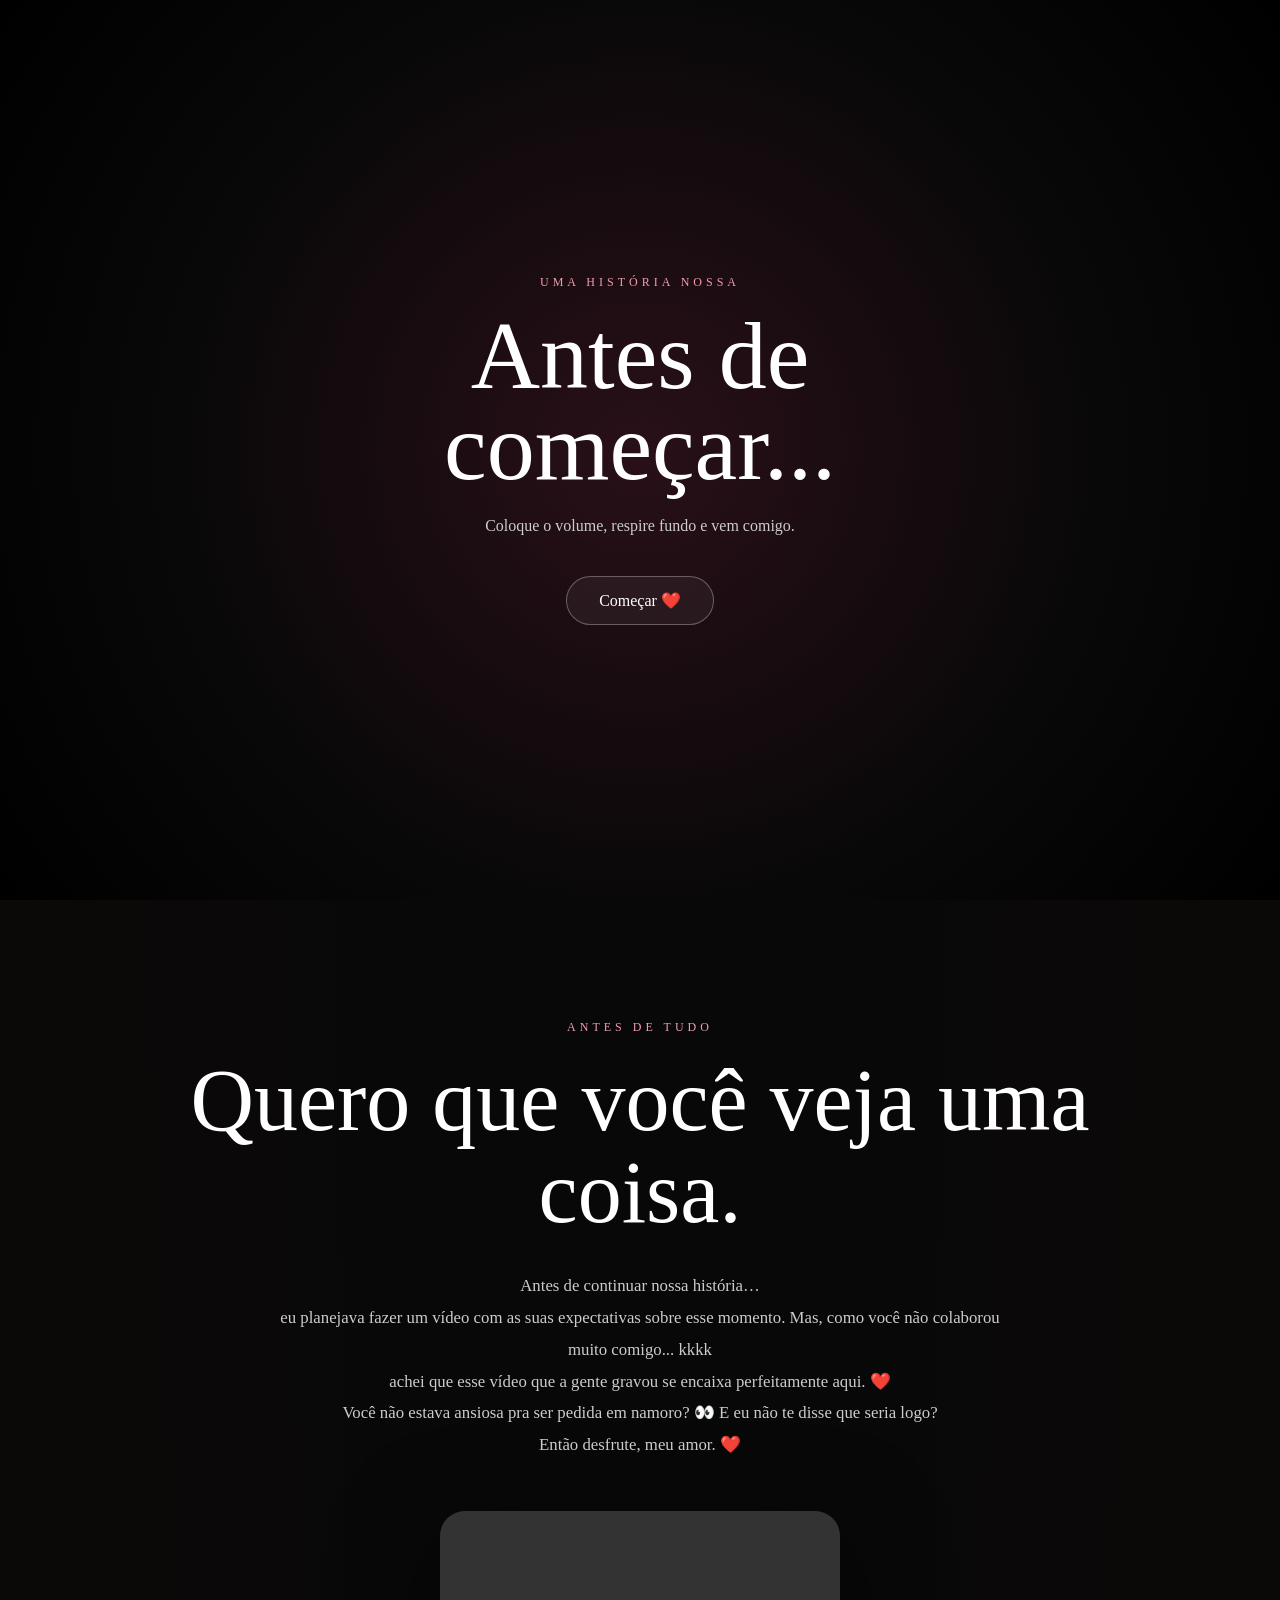
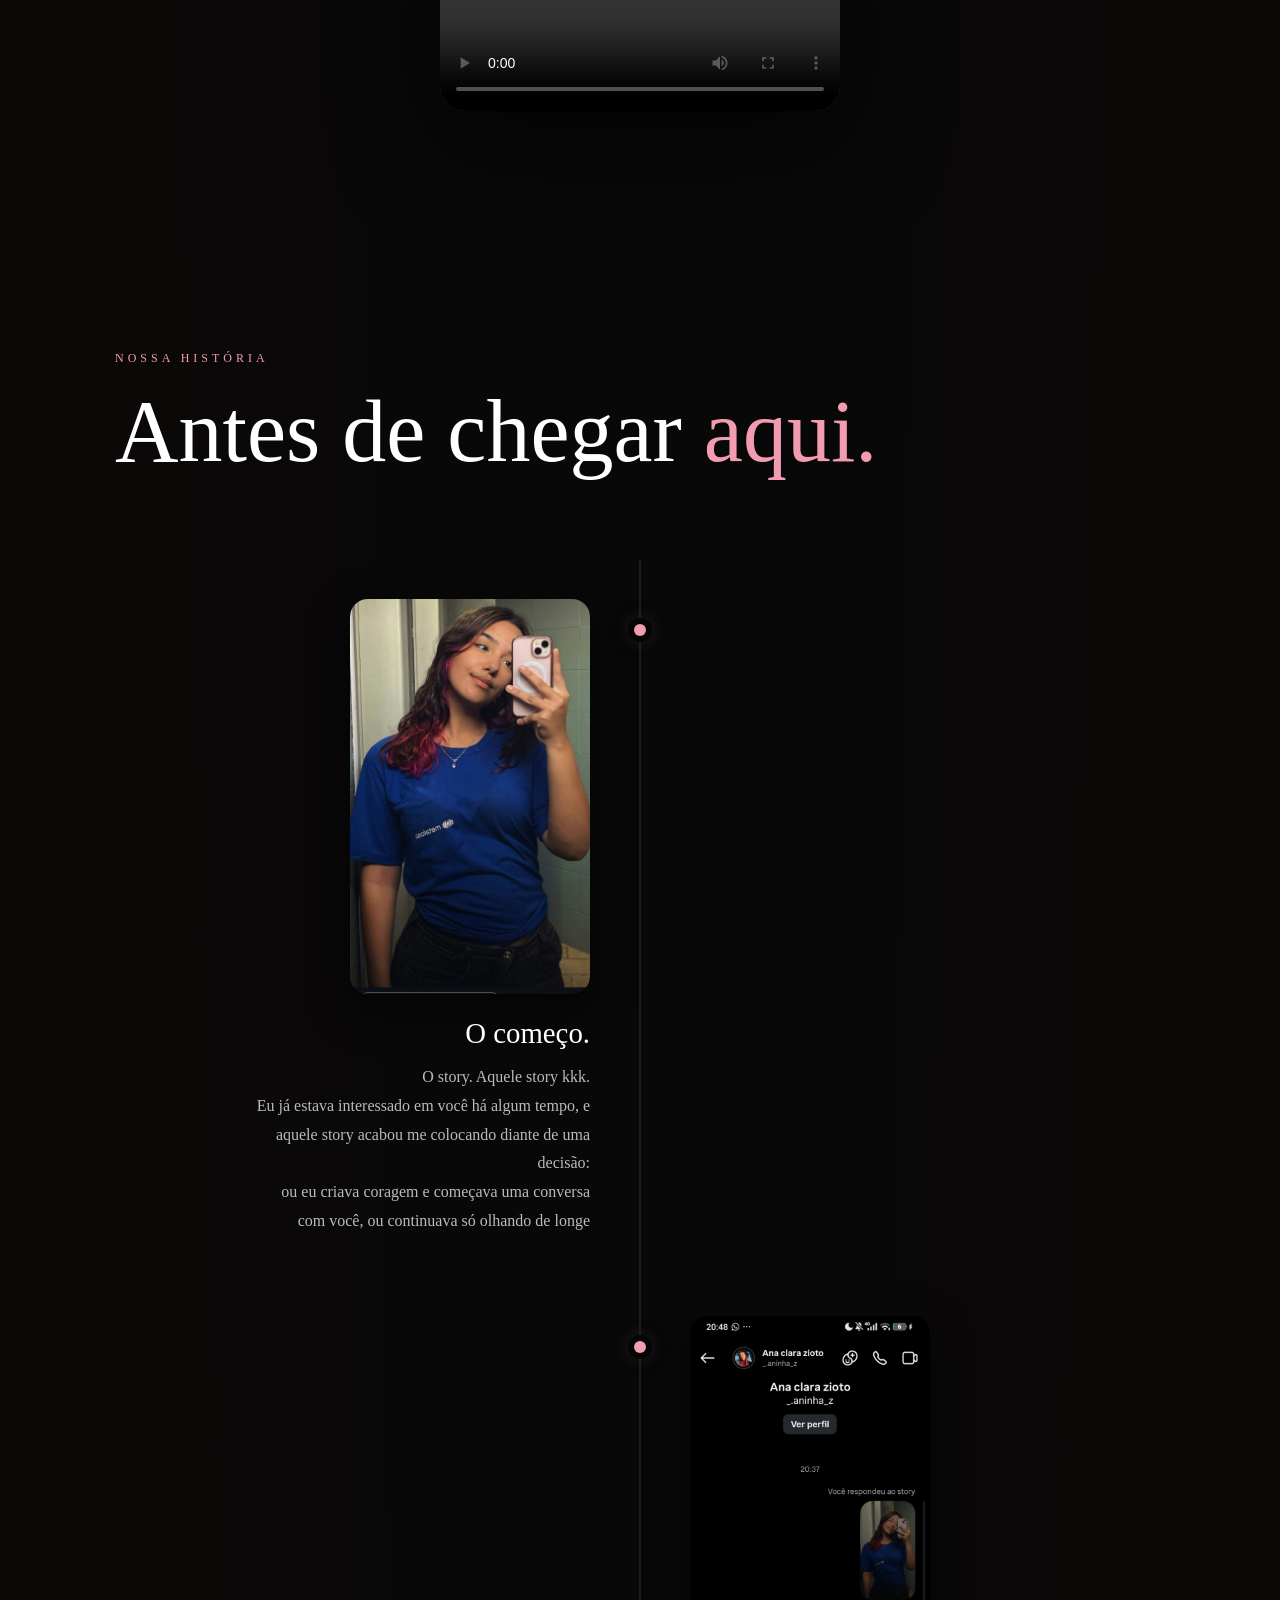
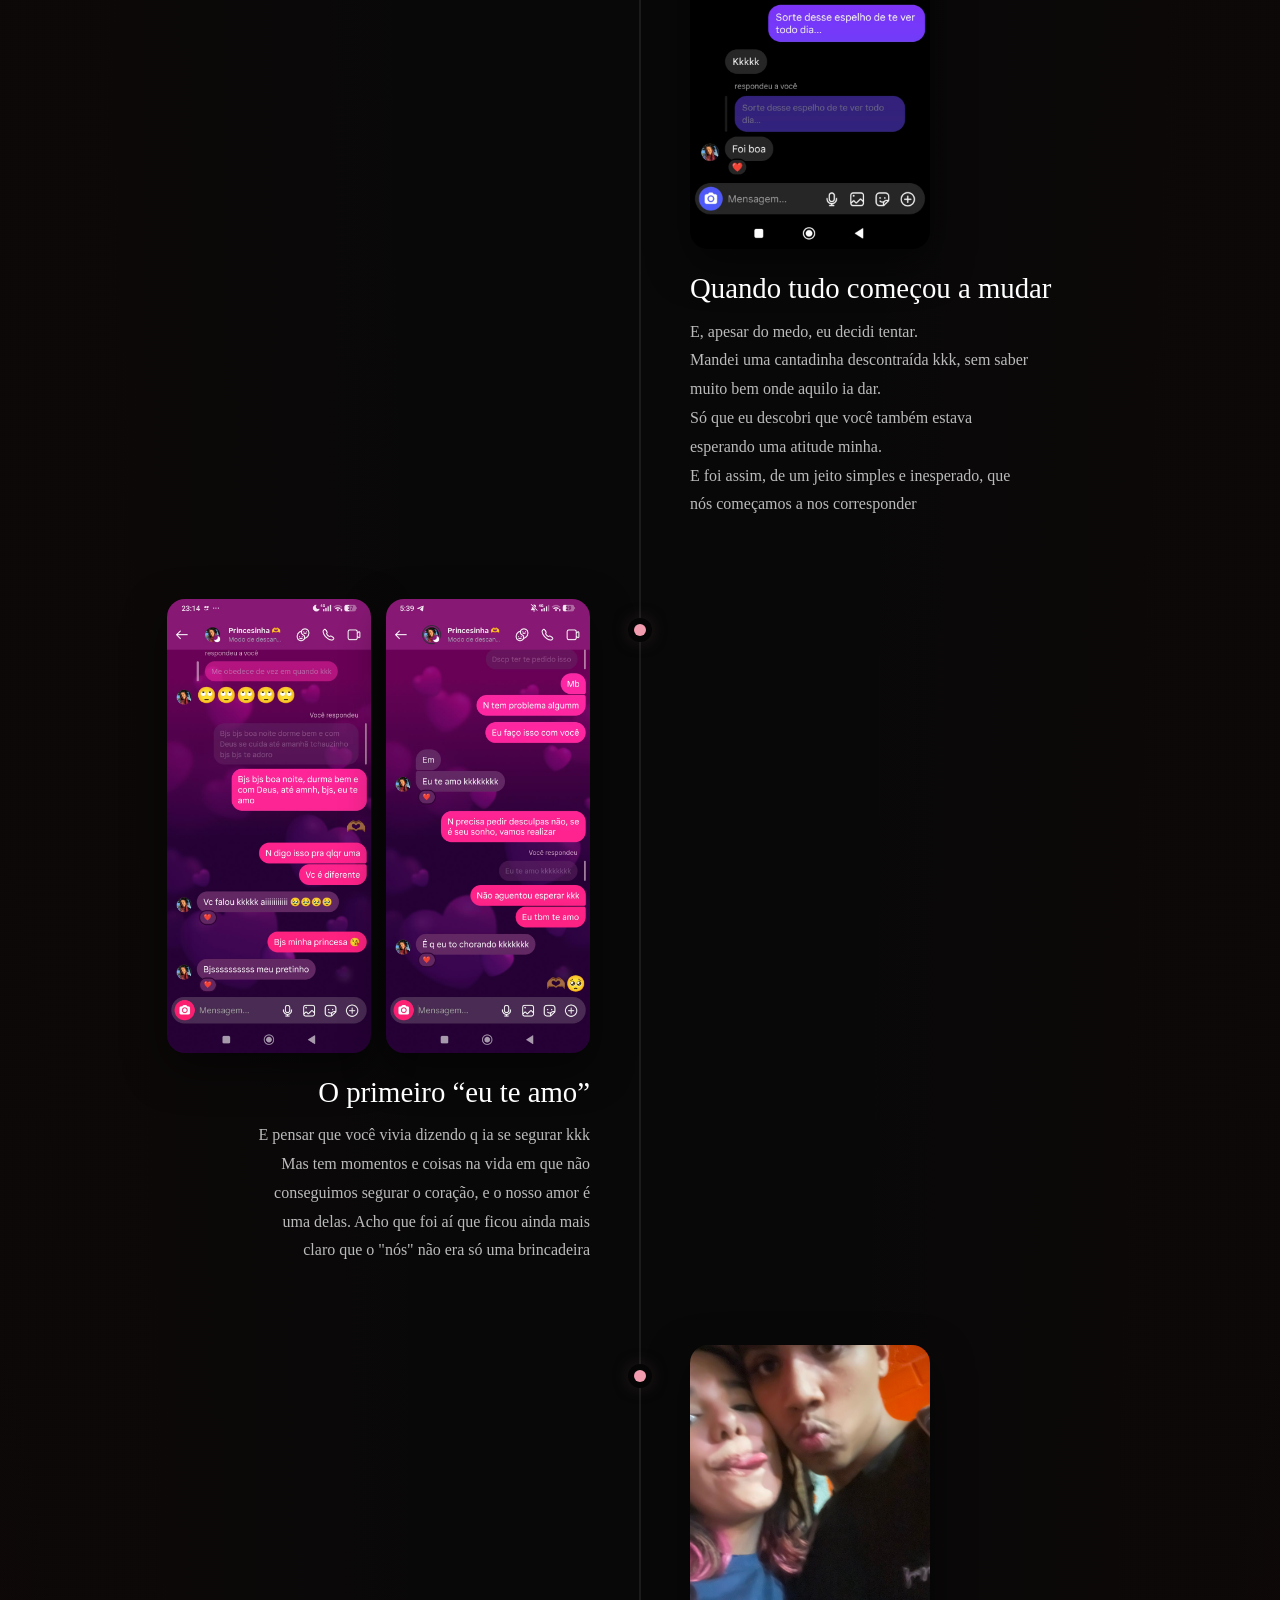
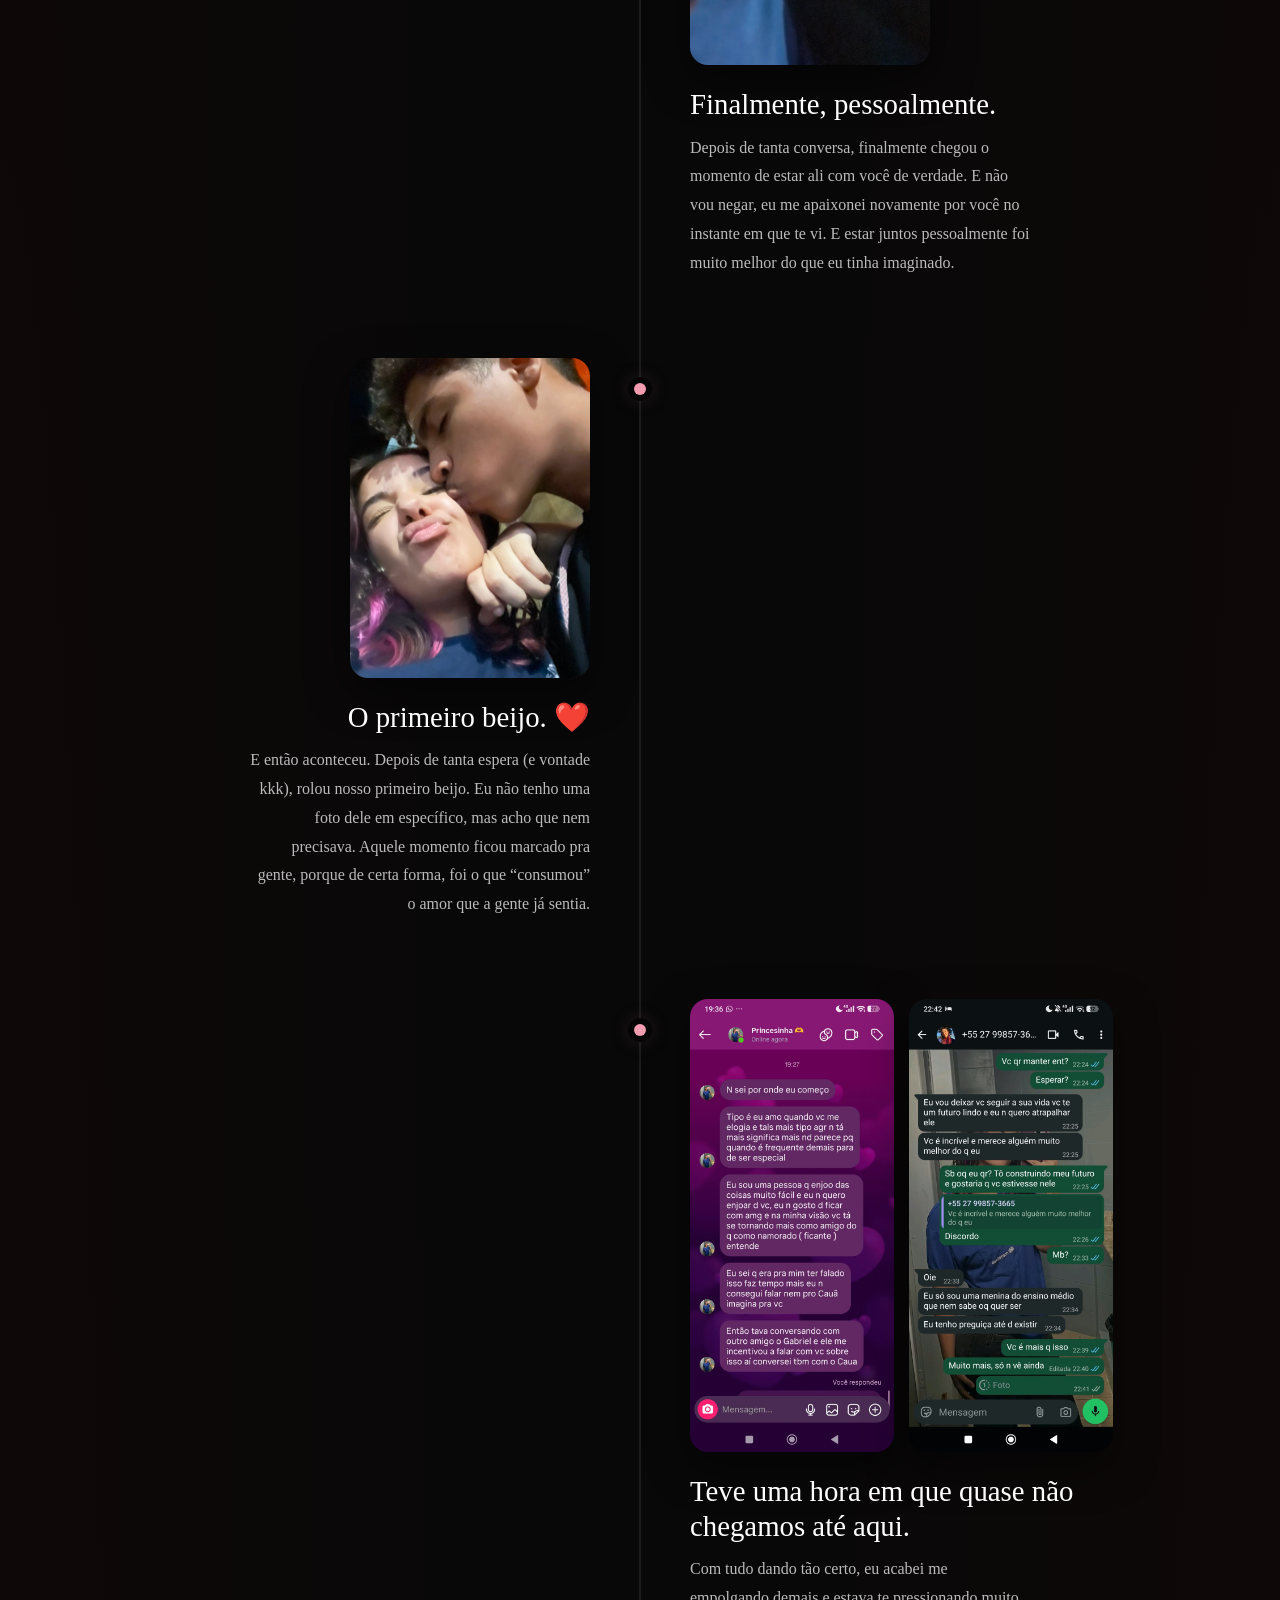
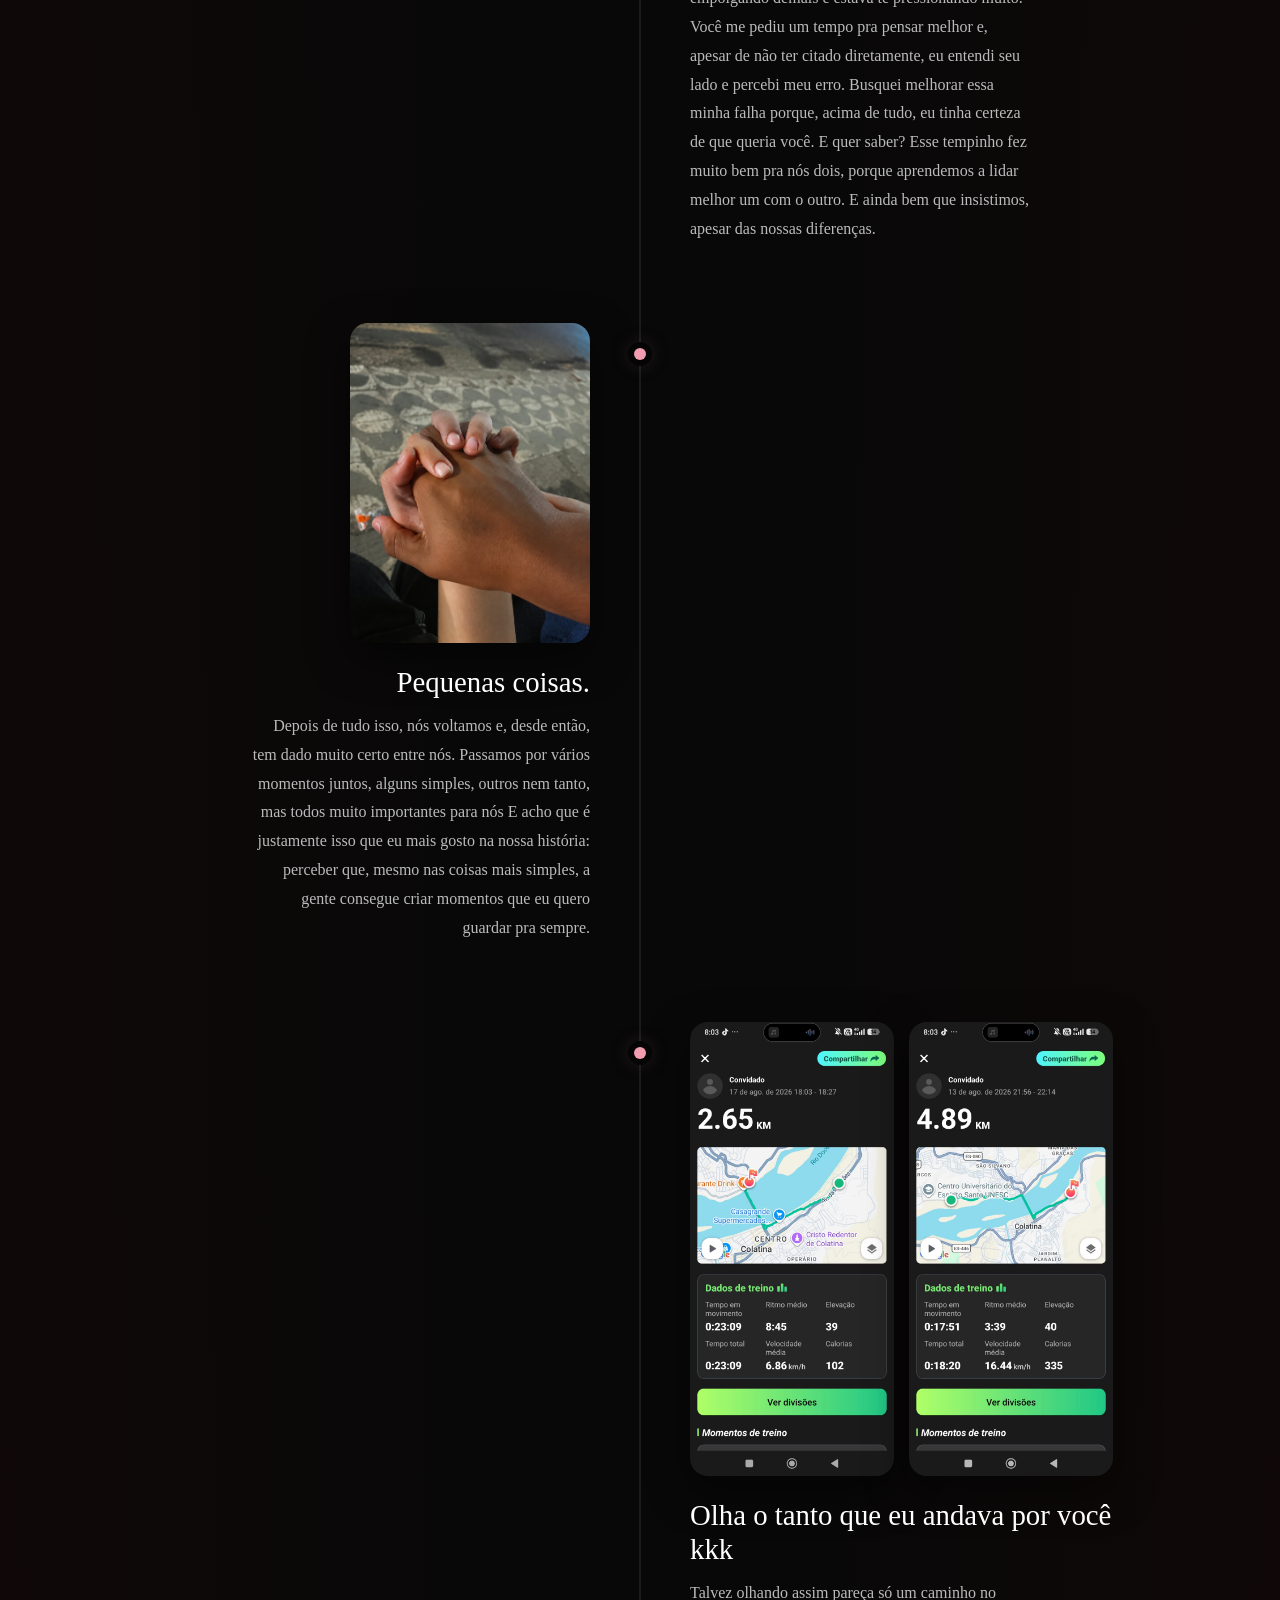
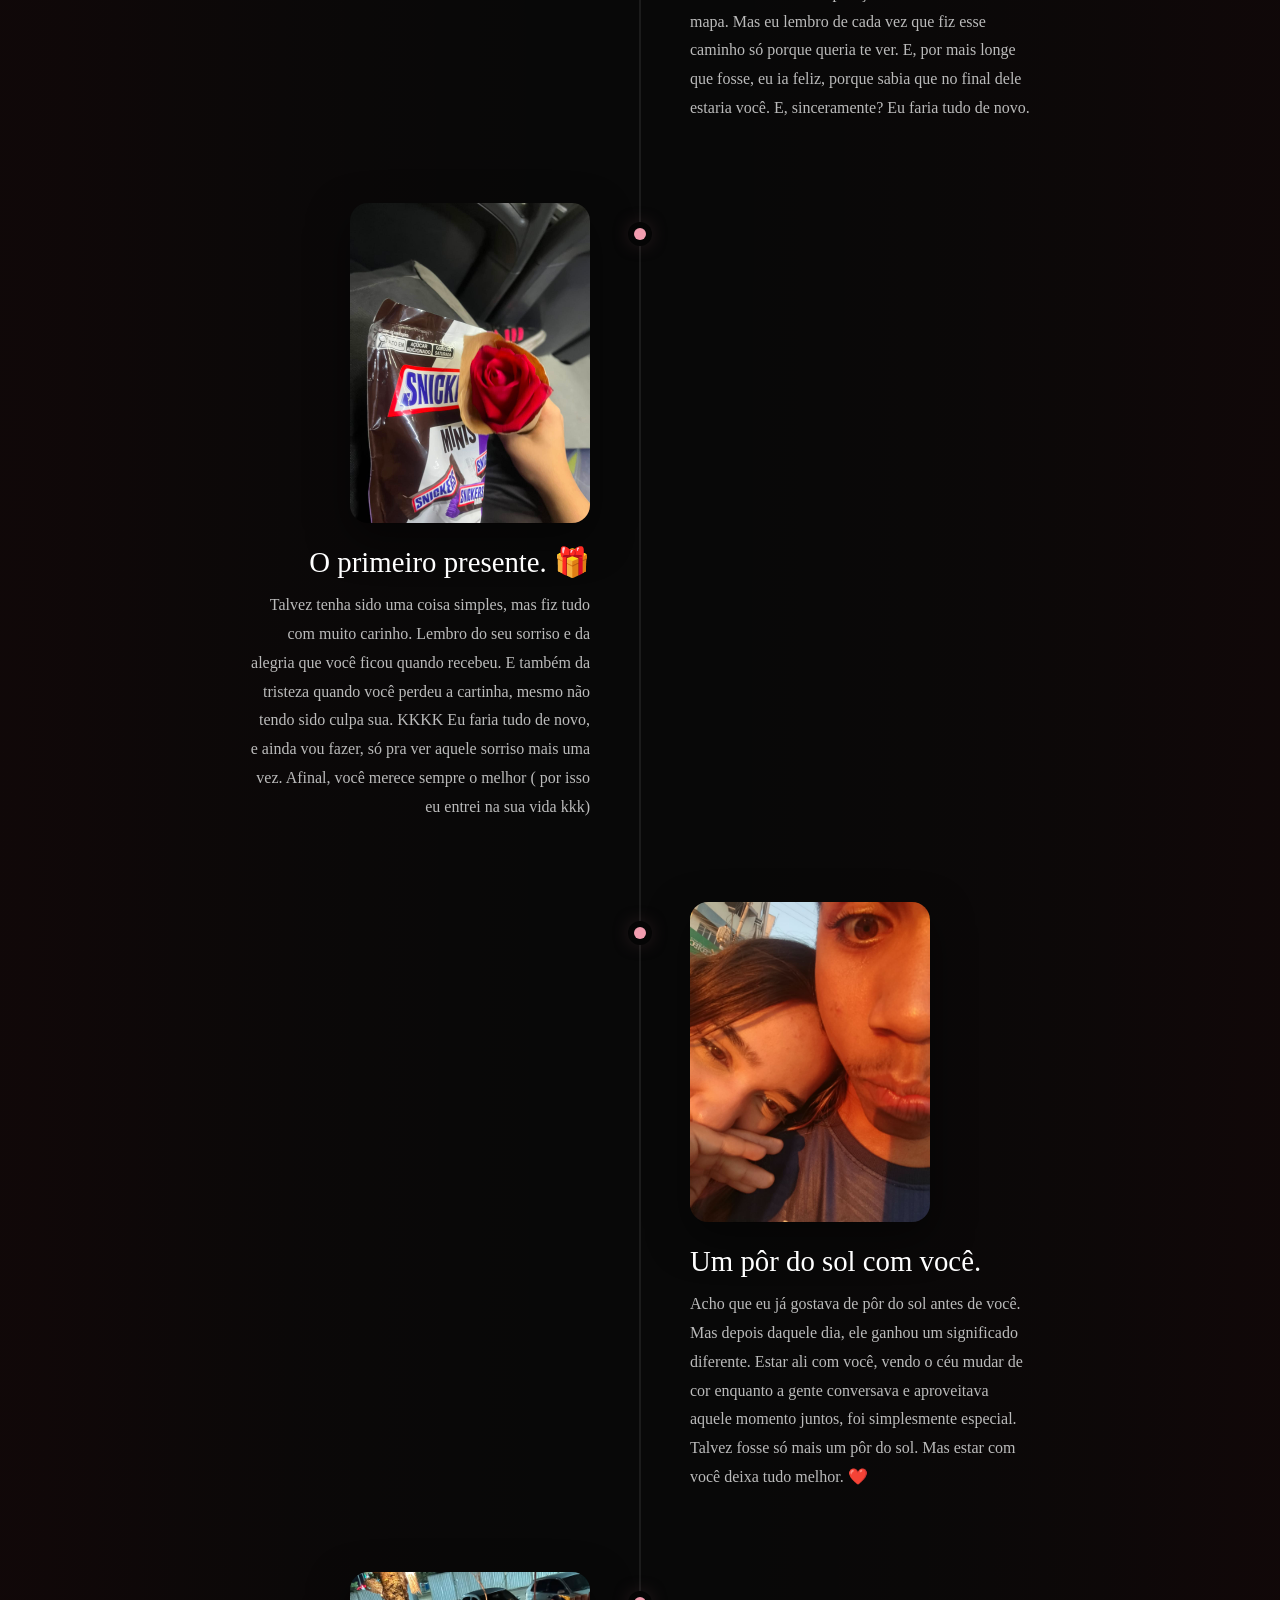
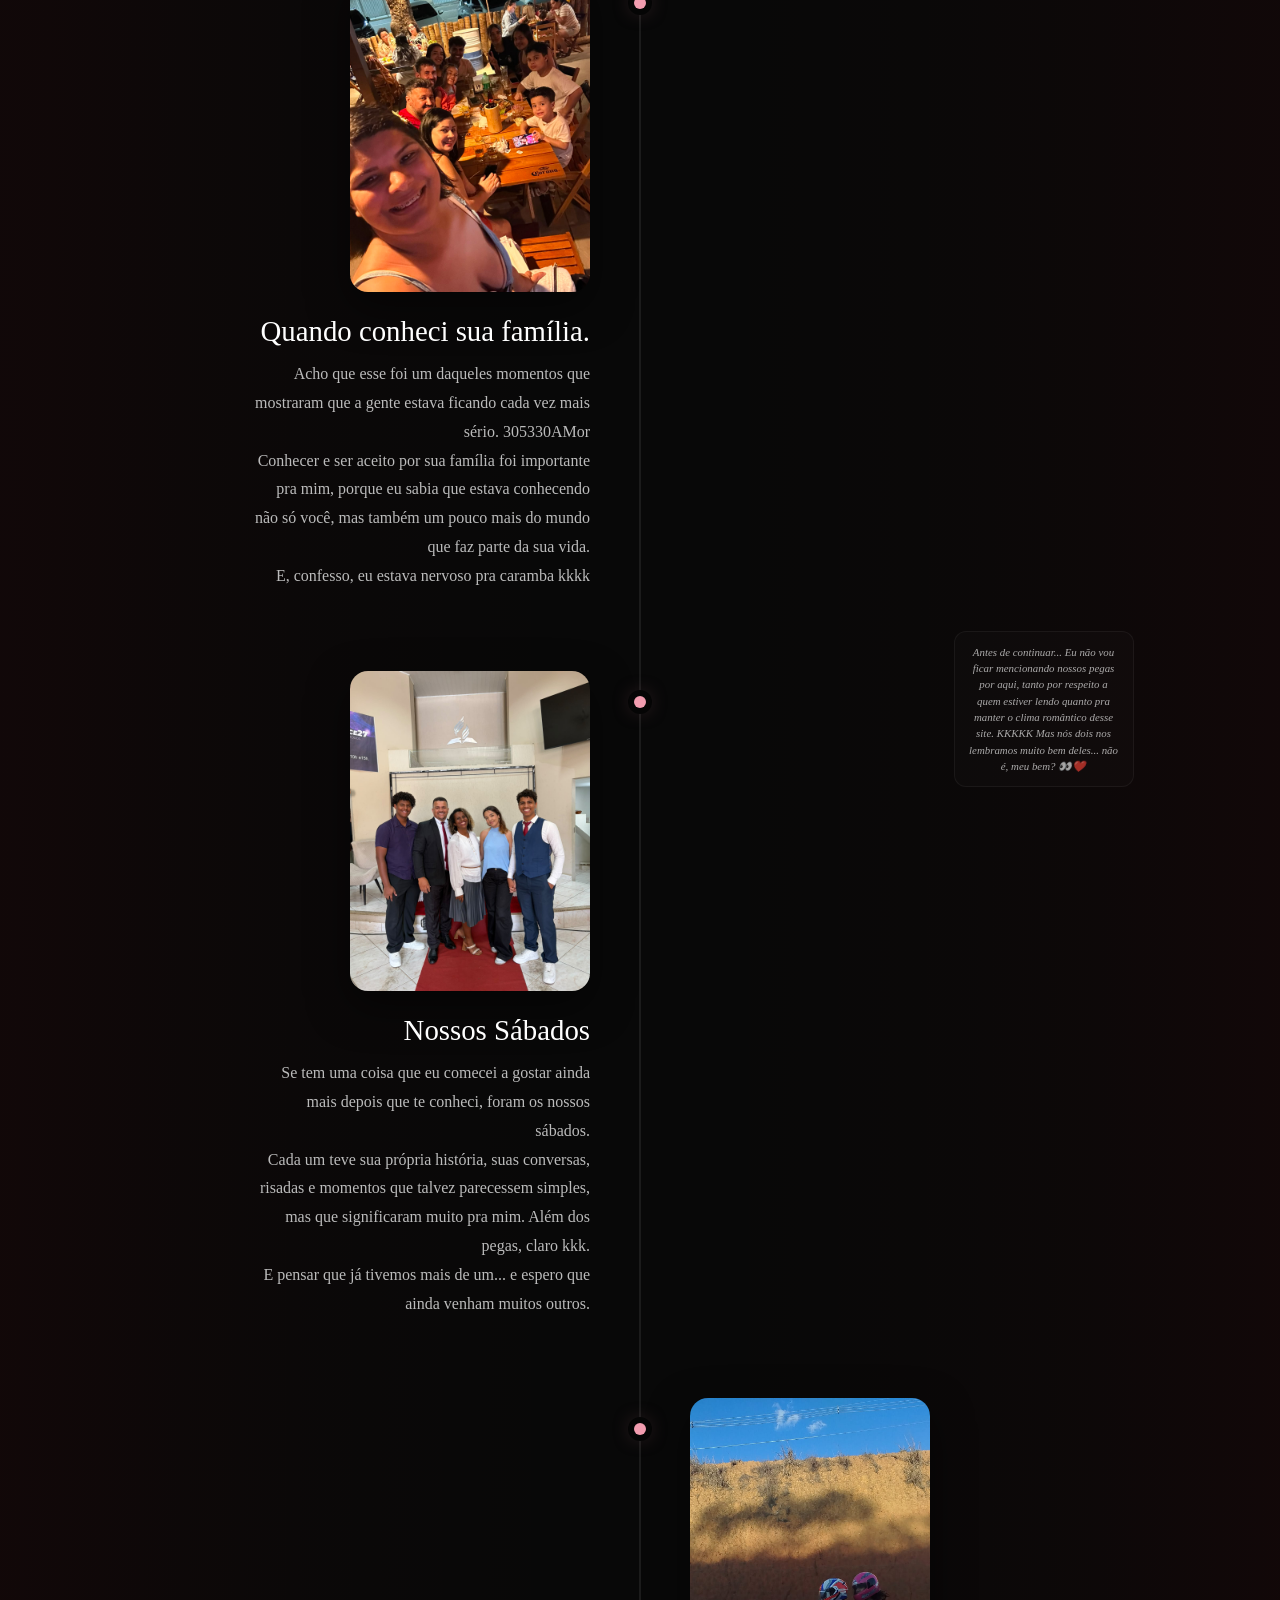
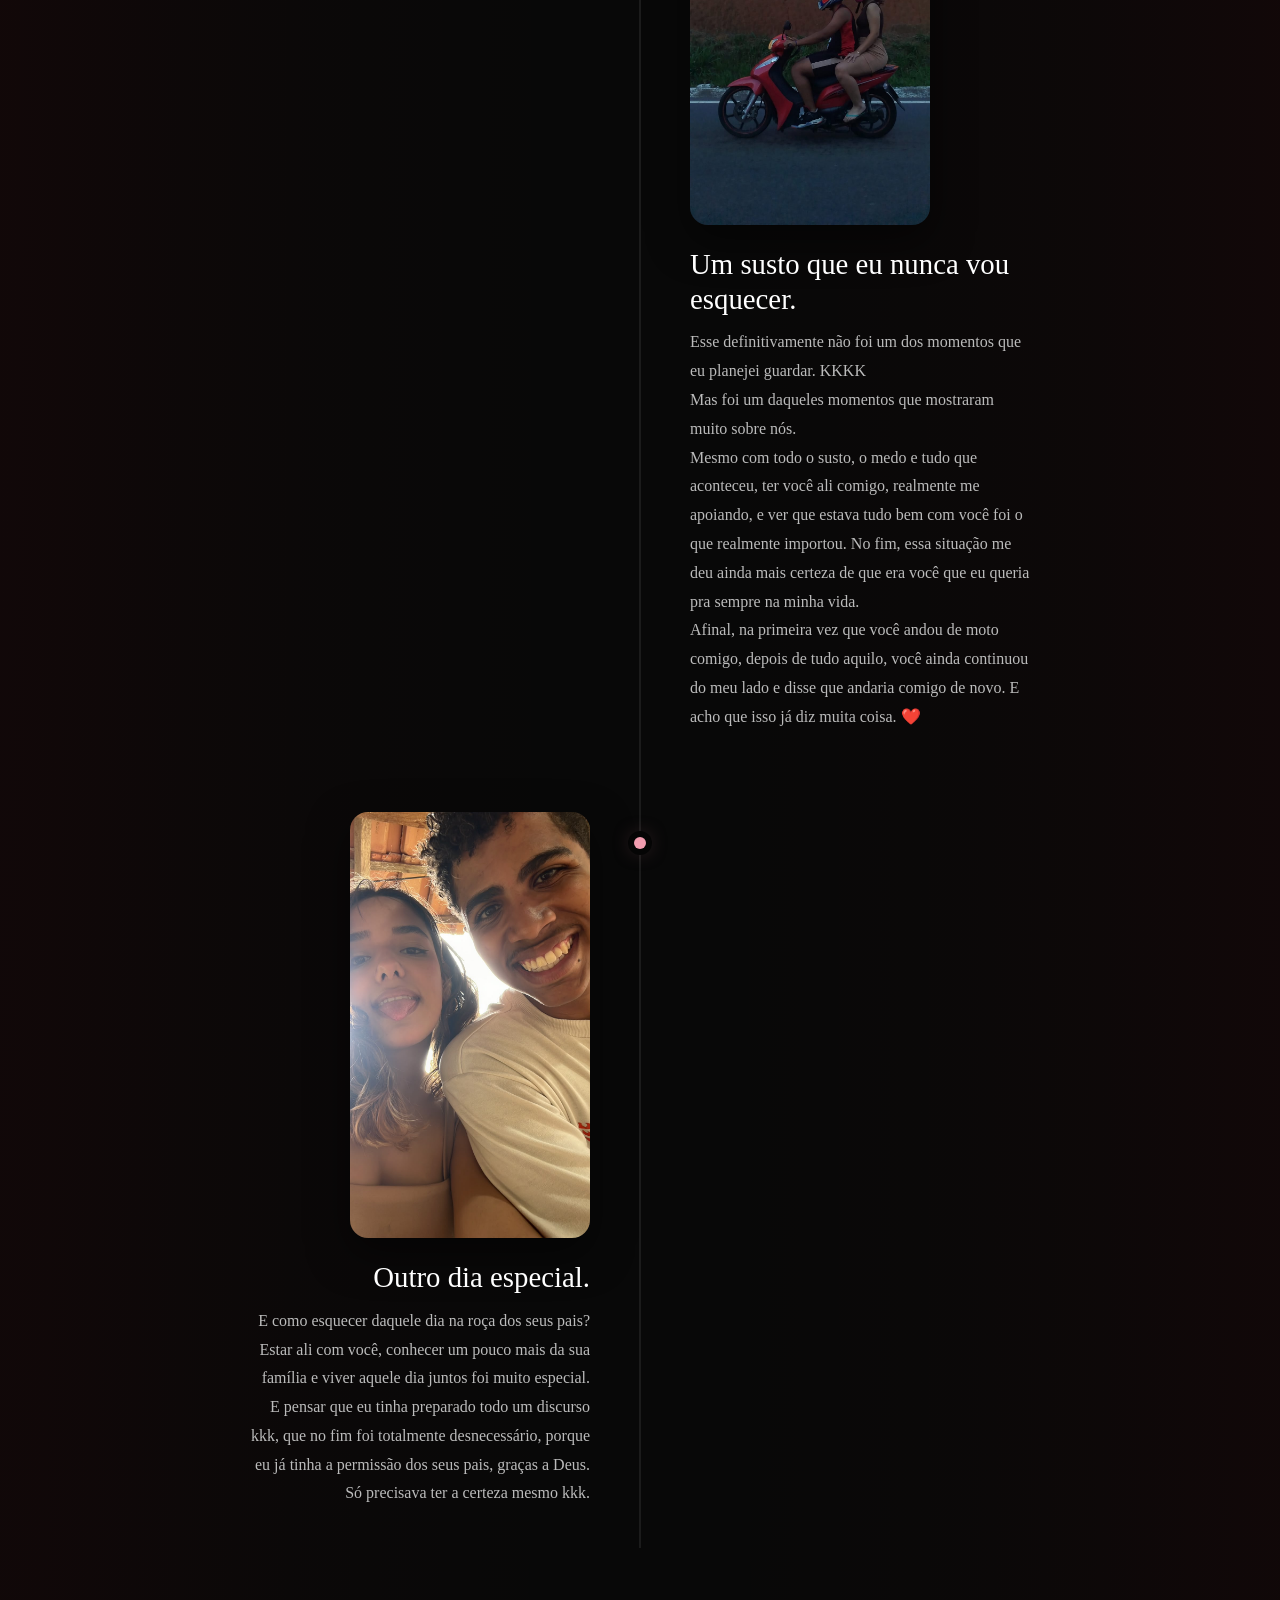
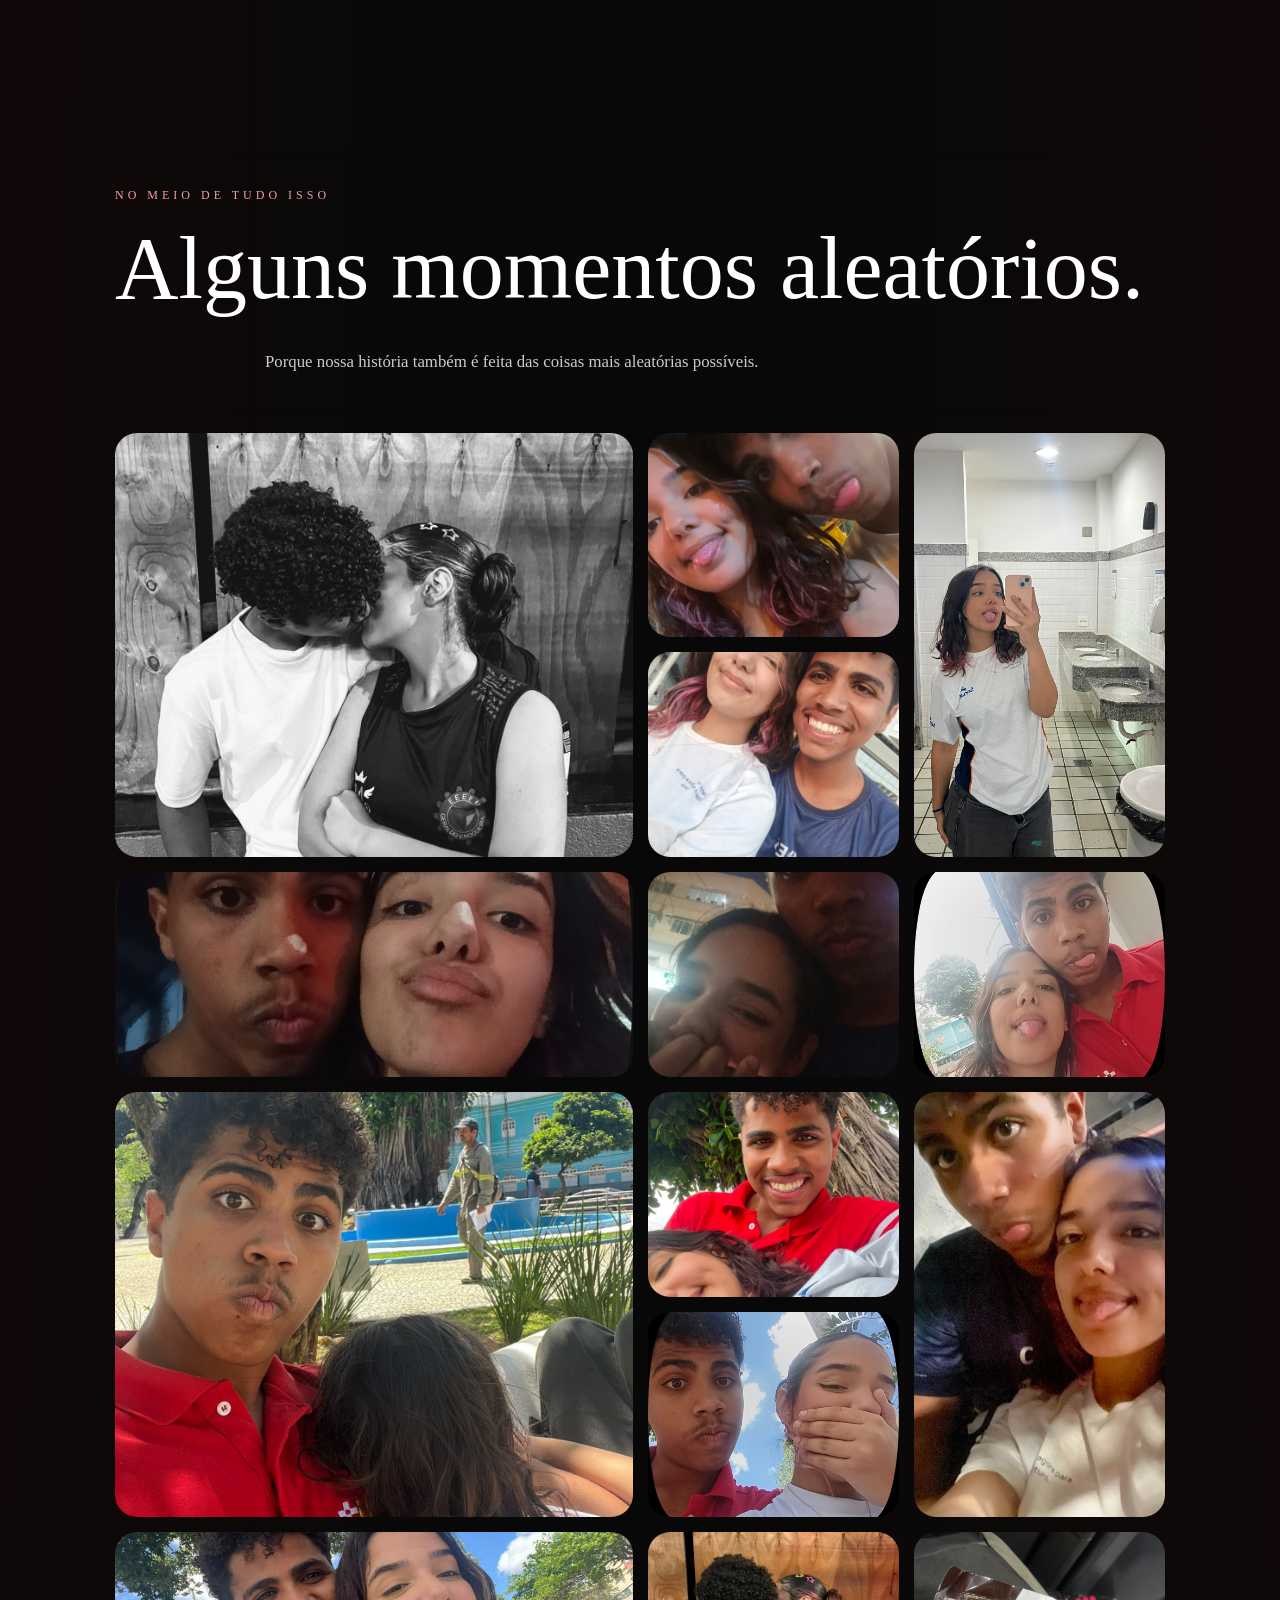
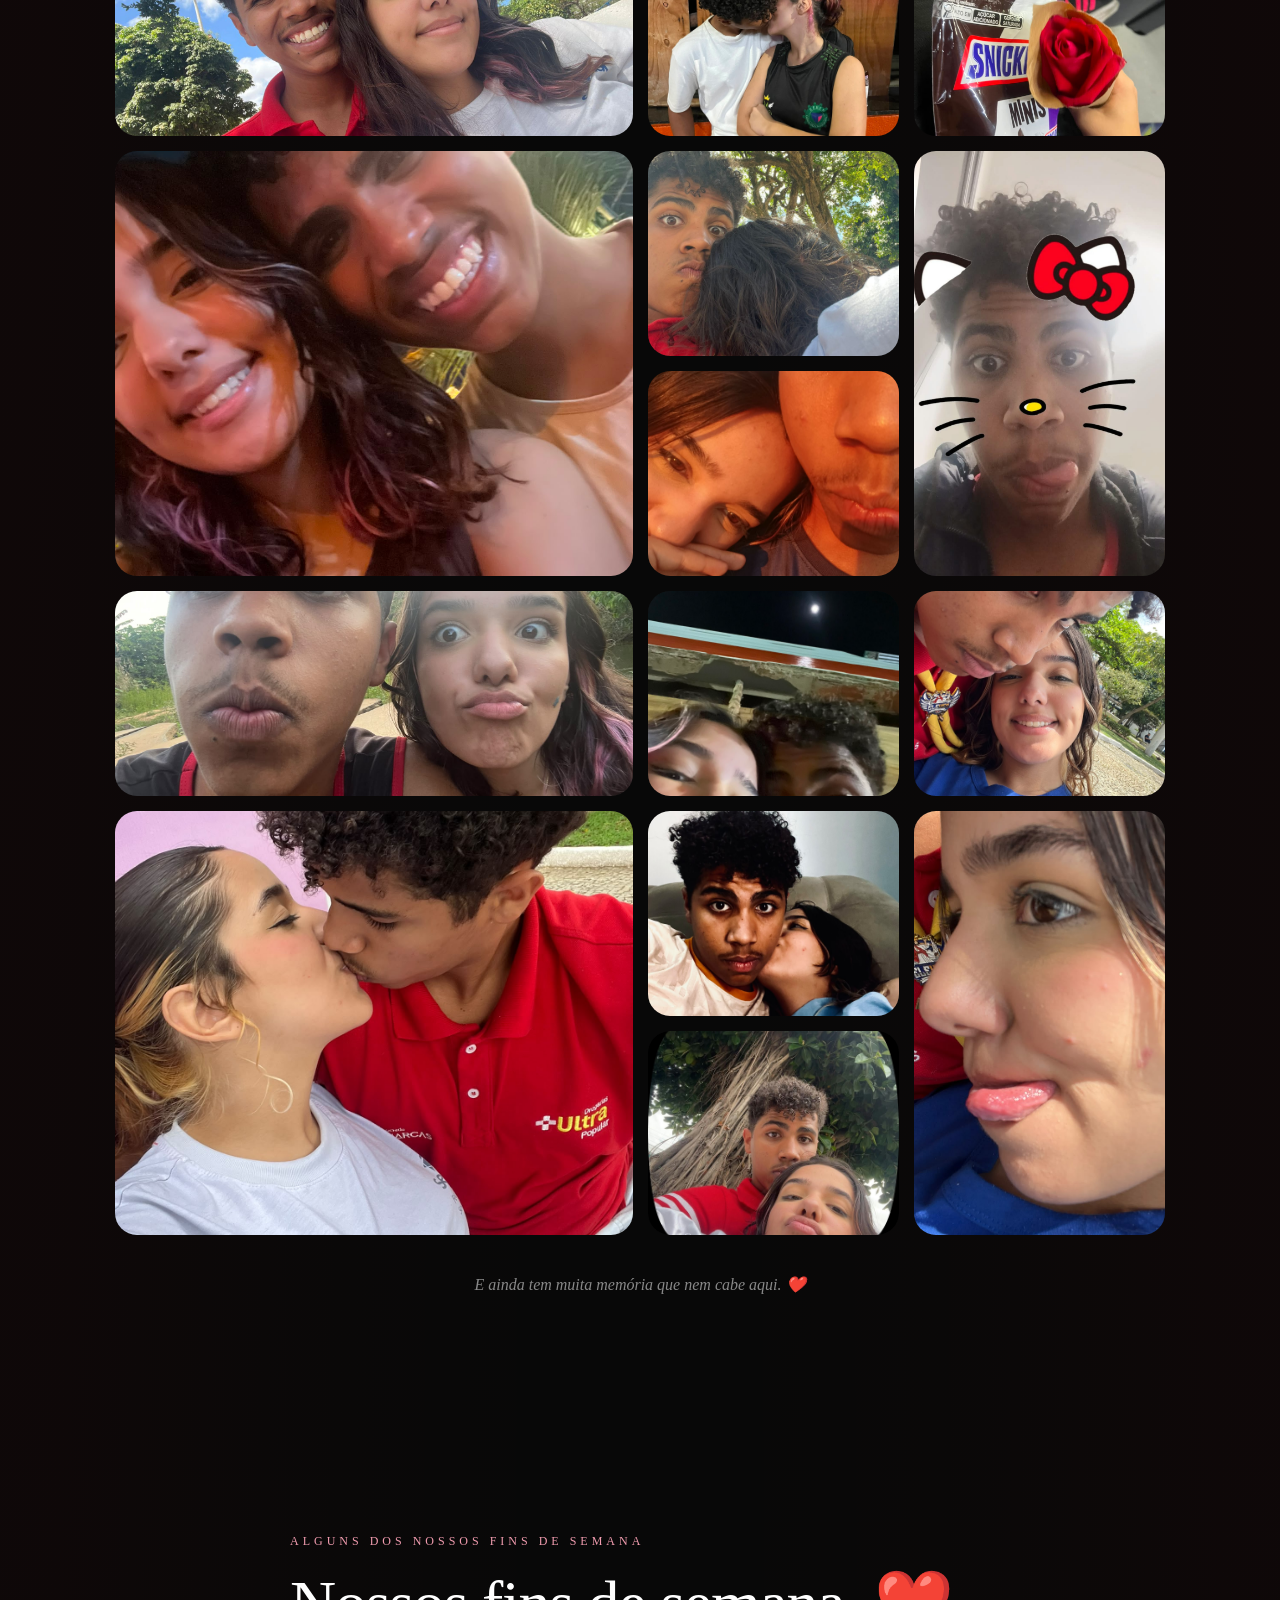
==== commit 08bcd74f: "só postar agr" ====
--- a/Projeto.html
+++ b/Projeto.html
@@ -85,9 +85,19 @@
             </h2>
 
             <p class="section-text">
-                Antes de continuar nossa história, quero que você veja
-                o que diria para você mesma se soubesse que esse momento
-                estava chegando.
+                Antes de continuar nossa história…
+                <br>
+                eu planejava fazer um vídeo com as suas expectativas sobre esse momento.
+                
+                Mas, como você não colaborou muito comigo... kkkk
+                <br>
+                achei que esse vídeo que a gente gravou se encaixa perfeitamente aqui. ❤️
+                <br>
+                Você não estava ansiosa pra ser pedida em namoro? 👀
+                E eu não te disse que seria logo?
+                <br>
+                Então desfrute, meu amor. ❤️
+
             </p>
 
             <div class="video-frame">
@@ -98,7 +108,7 @@
                     preload="metadata"
                 >
                     <source
-                        src="assets/video-meu.mp4"
+                        src="assets/video-dela.mp4"
                         type="video/mp4"
                     >
                 </video>
@@ -140,9 +150,11 @@
                     <h3>O começo.</h3>
 
                     <p>
-                        Tudo começou de um jeito simples.
-                        Eu vi aquele story, pensei um pouco...
-                        e decidi mandar mensagem.
+                        O story. Aquele story kkk.
+                        <br>
+                        Eu já estava interessado em você há algum tempo, e aquele story acabou me colocando diante de uma decisão:
+                        <br>
+                        ou eu criava coragem e começava uma conversa com você, ou continuava só olhando de longe
                     </p>
 
                 </article>
@@ -158,13 +170,17 @@
                     >
 
                     <h3>
-                        Quando tudo começou a mudar.
+                        Quando tudo começou a mudar
                     </h3>
 
                     <p>
-                        Uma conversa que parecia ser só mais uma
-                        acabou virando o começo de algo que eu
-                        nem imaginava.
+                        E, apesar do medo, eu decidi tentar.
+                        <br>
+                        Mandei uma cantadinha descontraída kkk, sem saber muito bem onde aquilo ia dar.
+                        <br>
+                        Só que eu descobri que você também estava esperando uma atitude minha.
+                        <br>
+                        E foi assim, de um jeito simples e inesperado, que nós começamos a nos corresponder
                     </p>
 
                 </article>
@@ -189,13 +205,13 @@
                     </div>
 
                     <h3>
-                        O primeiro “eu te amo”.
+                        O primeiro “eu te amo”
                     </h3>
 
                     <p>
-                        E, de alguma forma, antes mesmo de tudo
-                        acontecer pessoalmente, algumas coisas
-                        já estavam claras.
+                        E pensar que você vivia dizendo q ia se segurar kkk
+                        Mas tem momentos e coisas na vida em que não conseguimos segurar o coração, e o nosso amor é uma delas.
+                        Acho que foi aí que ficou ainda mais claro que o "nós" não era só uma brincadeira
                     </p>
 
                 </article>
@@ -215,8 +231,9 @@
                     </h3>
 
                     <p>
-                        Depois de tanta conversa, finalmente
-                        chegou o momento de te encontrar de verdade.
+                        Depois de tanta conversa, finalmente chegou o momento de estar ali com você de verdade.
+                        E não vou negar, eu me apaixonei novamente por você no instante em que te vi.
+                        E estar juntos pessoalmente foi muito melhor do que eu tinha imaginado.
                     </p>
 
                 </article>
@@ -236,7 +253,10 @@
                     </h3>
 
                     <p>
-                        E aí deixou de ser só conversa.
+                        E então aconteceu.
+                        Depois de tanta espera (e vontade kkk), rolou nosso primeiro beijo.
+                        Eu não tenho uma foto dele em específico, mas acho que nem precisava.
+                        Aquele momento ficou marcado pra gente, porque de certa forma, foi o que “consumou” o amor que a gente já sentia.
                     </p>
 
                 </article>
@@ -247,17 +267,17 @@
                 <article class="timeline-item">
 
                     <div class="conversation-prints">
+
+                        <img
+                            src="assets/timeline/desistir2.jpeg"
+                            alt="Conversa"
+                        >
 
                         <img
                             src="assets/timeline/desistir1.jpeg"
                             alt="Conversa"
                         >
 
-                        <img
-                            src="assets/timeline/desistir.jpeg"
-                            alt="Conversa"
-                        >
-
                     </div>
 
                     <h3>
@@ -265,8 +285,10 @@
                     </h3>
 
                     <p>
-                        Por um momento, parecia que nossa história
-                        poderia acabar antes mesmo de começar.
+                        Com tudo dando tão certo, eu acabei me empolgando demais e estava te pressionando muito.
+                        Você me pediu um tempo pra pensar melhor e, apesar de não ter citado diretamente, eu entendi seu lado e percebi meu erro. Busquei melhorar essa minha falha porque, acima de tudo, eu tinha certeza de que queria você.
+                        E quer saber? Esse tempinho fez muito bem pra nós dois, porque aprendemos a lidar melhor um com o outro.
+                        E ainda bem que insistimos, apesar das nossas diferenças.
                     </p>
 
                 </article>
@@ -286,8 +308,10 @@
                     </h3>
 
                     <p>
-                        Porque, no fim, são justamente essas pequenas
-                        coisas que fazem tudo valer a pena.
+                        Depois de tudo isso, nós voltamos e, desde então, tem dado muito certo entre nós.
+                        Passamos por vários momentos juntos, alguns simples, outros nem tanto, mas todos muito importantes para nós
+                        E acho que é justamente isso que eu mais gosto na nossa história: perceber que, mesmo nas coisas mais simples, 
+                        a gente consegue criar momentos que eu quero guardar pra sempre.
                     </p>
 
                 </article>
@@ -316,8 +340,10 @@
                     </h3>
 
                     <p>
-                        E olha que nem eram caminhadas juntos.
-                        Eu literalmente fazia o caminho só pra te ver.
+                        Talvez olhando assim pareça só um caminho no mapa.
+                        Mas eu lembro de cada vez que fiz esse caminho só porque queria te ver.
+                        E, por mais longe que fosse, eu ia feliz, porque sabia que no final dele estaria você.
+                        E, sinceramente? Eu faria tudo de novo.
                     </p>
 
                 </article>
@@ -337,8 +363,11 @@
                     </h3>
 
                     <p>
-                        Uma pequena lembrança de algo que já
-                        significava muito pra mim.
+                        Talvez tenha sido uma coisa simples, mas fiz tudo com muito carinho.
+                        Lembro do seu sorriso e da alegria que você ficou quando recebeu.
+                        E também da tristeza quando você perdeu a cartinha, mesmo não tendo sido culpa sua. KKKK
+                        Eu faria tudo de novo, e ainda vou fazer, só pra ver aquele sorriso mais uma vez.
+                        Afinal, você merece sempre o melhor ( por isso eu entrei na sua vida kkk)
                     </p>
 
                 </article>
@@ -358,7 +387,11 @@
                     </h3>
 
                     <p>
-                        Alguns momentos simplesmente ficam.
+                        Acho que eu já gostava de pôr do sol antes de você.
+                        Mas depois daquele dia, ele ganhou um significado diferente.
+                        Estar ali com você, vendo o céu mudar de cor enquanto a gente conversava e aproveitava aquele momento juntos, foi simplesmente especial.
+                        Talvez fosse só mais um pôr do sol.
+                        Mas estar com você deixa tudo melhor. ❤️
                     </p>
 
                 </article>
@@ -378,8 +411,13 @@
                     </h3>
 
                     <p>
-                        Um daqueles momentos que fizeram tudo
-                        parecer ainda mais sério.
+                        Acho que esse foi um daqueles momentos que mostraram que a gente estava ficando cada vez mais sério.
+                        305330AMor
+                        <br>
+                        Conhecer e ser aceito por sua família foi importante pra mim, porque eu sabia que estava conhecendo não só você, 
+                        mas também um pouco mais do mundo que faz parte da sua vida.
+                        <br>
+                        E, confesso, eu estava nervoso pra caramba kkkk
                     </p>
 
                     
@@ -412,8 +450,12 @@
                     </h3>
 
                     <p>
-                        Porque alguns dos nossos melhores momentos
-                        simplesmente acontecem quando estamos juntos.
+                        Se tem uma coisa que eu comecei a gostar ainda mais depois que te conheci, foram os nossos sábados.
+                        <br>
+                        Cada um teve sua própria história, suas conversas, risadas e momentos que talvez parecessem simples, mas que significaram muito pra mim.
+                        Além dos pegas, claro kkk.
+                        <br>
+                        E pensar que já tivemos mais de um... e espero que ainda venham muitos outros.
                     </p>
 
                 </article>
@@ -434,15 +476,15 @@
 
                     <p>
                         
-                        Acho que eu já gostava de pôr do sol antes de você.
-
-                        Mas depois daquele dia, ele ganhou um significado diferente.
-
-                        Estar ali com você, vendo o céu mudar de cor enquanto a gente conversava e aproveitava aquele momento juntos, foi simplesmente especial.
-
-                        Talvez fosse só mais um pôr do sol.
-
-                        Mas estar com você deixa tudo melhor. ❤️
+                        Esse definitivamente não foi um dos momentos que eu planejei guardar. KKKK
+                        <br>
+                        Mas foi um daqueles momentos que mostraram muito sobre nós.
+                        <br>
+                        Mesmo com todo o susto, o medo e tudo que aconteceu, ter você ali comigo, realmente me apoiando, e ver que estava tudo bem com você foi o que realmente importou.
+                        No fim, essa situação me deu ainda mais certeza de que era você que eu queria pra sempre na minha vida.
+                        <br>
+                        Afinal, na primeira vez que você andou de moto comigo, depois de tudo aquilo, você ainda continuou do meu lado e disse que andaria comigo de novo.
+                        E acho que isso já diz muita coisa. ❤️
 
                     </p>
 
@@ -463,8 +505,14 @@
                     </h3>
 
                     <p>
-                        E mais uma memória que agora faz parte
-                        da nossa história.
+                        E como esquecer daquele dia na roça dos seus pais?
+                        <br>
+                        Estar ali com você, conhecer um pouco mais da sua família e viver aquele dia juntos foi muito especial.
+                        <br>
+                        E pensar que eu tinha preparado todo um discurso kkk, que no fim foi totalmente desnecessário,
+                         porque eu já tinha a permissão dos seus pais, graças a Deus.
+                         <br>
+                        Só precisava ter a certeza mesmo kkk.
                     </p>
 
                 </article>
@@ -575,10 +623,50 @@
                     <img src="assets/momentos/careta3.jpeg" alt="">
                 </div>
 
-                <div class="moment moment-wide careta">
+                <div class="moment">
                     <img src="assets/momentos/careta.jpeg" alt="">
                 </div>
 
+
+                <!-- 21 -->
+                <div class="moment">
+                    <img
+                        src="assets/momentos/p.jpeg"
+                        alt="Momento 21"
+                    >
+                </div>
+
+                <!-- 22 -->
+                <div class="moment moment-large">
+                    <img
+                        src="assets/momentos/bj.jpeg"
+                        alt="Momento 22"
+                    >
+                </div>
+
+                <!-- 23 -->
+                <div class="moment">
+                    <img
+                        src="assets/fins-de-semana/sbd.jpeg"
+                        alt="Momento 23"
+                    >
+                </div>
+
+                <!-- 24 -->
+                <div class="moment moment-tall">
+                    <img
+                        src="assets/momentos/l.jpeg"
+                        alt="Momento 24"
+                    >
+                </div>
+
+                <!-- 25 -->
+                <div class="moment">
+                    <img
+                        src="assets/momentos/o.jpeg"
+                        alt="Momento 25"
+                    >
+                </div>
             </div>
 
             <p class="moments-footer">
@@ -609,8 +697,13 @@
                 </h2>
 
                 <p>
-                    Porque estar com você sempre consegue transformar
-                    um dia comum em alguma coisa especial.
+                    Depois de tudo que você viu até aqui, ainda tem alguns dos nossos fins de semana que eu quero guardar.
+                    <br>
+                    Cada um teve seus próprios momentos, conversas, risadas e, claro, algumas coisas que não vão aparecer por aqui. KKKK
+                    <br>
+                    Mas, no fim, todos eles têm uma coisa em comum:
+                    <br>
+                    eu estava com você. ❤️
                 </p>
 
             </div>
@@ -656,9 +749,11 @@
             </div>
 
             <p class="section-text sunset-text">
-                Eu amo poder viver essas coisas com você.
-                Até os momentos mais simples acabam virando
-                lembranças que eu quero guardar.
+                Amor, passar meu tempo com você é uma das melhores coisas que eu tenho, e eu valorizo muito isso,
+                 porque você é mais do que eu acho que mereço.
+                <br>
+                E basta estar com você, conversar, rir e aproveitar o momento juntos pra transformar um dia simples
+                 em uma lembrança que eu quero guardar pra sempre. ❤️
             </p>
 
         </div>
@@ -789,61 +884,114 @@
     </div>
 
 
-    <!-- =====================================================
-         CARTA
-    ====================================================== -->
-
-    <section>
-
-        <div class="container">
-
-            <div class="eyebrow reveal">
-                algumas palavras
-            </div>
-
-            <h2 class="section-title reveal">
-                Pra você.
-            </h2>
-
-            <div class="letter reveal">
-
-                <p>Meu amor,</p>
-
-                <p>
-                    Eu poderia escrever um texto enorme contando
-                    tudo que sinto por você.
-                </p>
-
-                <p>
-                    Poderia falar de cada conversa, cada encontro,
-                    cada risada, cada olhar e cada pequeno momento.
-                </p>
-
-                <p>
-                    Mas acho que, no fim, existe uma coisa muito
-                    simples que resume tudo isso:
-                    eu amo viver a vida com você.
-                </p>
-
-                <p>
-                    E espero que tudo que estamos construindo agora
-                    seja só o começo de uma história muito maior.
-                </p>
-
-                <p>
-                    Eu te amo.
-                </p>
-
-                <p>
-                    Com amor,<br>
-                    Jader ❤️
-                </p>
-
-            </div>
-
-        </div>
-
-    </section>
+<!-- =====================================================
+     CARTA
+====================================================== -->
+
+<section>
+    <div class="container">
+
+    <div class="eyebrow reveal">
+        algumas palavras
+    </div>
+
+    <h2 class="section-title reveal">
+        Pra você.
+    </h2>
+
+    <div class="letter reveal">
+
+        <p>Meu amor,</p>
+
+        <p>
+            Quando tudo começou, eu não imaginava que, em tão
+            pouco tempo, você se tornaria alguém tão importante
+            para mim. Tudo foi acontecendo aos poucos, entre
+            conversas, olhares, risadas, encontros e pequenos
+            momentos que, sem eu perceber, foram fazendo você
+            ocupar um espaço enorme no meu coração.
+        </p>
+
+        <p>
+            Desde o começo, porém, eu sabia que não queria que
+            isso fosse apenas uma história passageira. Minha
+            intenção com você sempre foi séria. Eu queria te
+            conhecer de verdade, viver momentos ao seu lado e,
+            se Deus permitisse, construir uma história que fosse
+            muito além do começo que estamos vivendo agora.
+        </p>
+
+        <p>
+            Eu quero namorar você, aprender cada vez mais sobre
+            quem você é, estar ao seu lado nos dias bons e nos
+            dias difíceis, comemorar suas conquistas, te apoiar
+            quando as coisas não estiverem bem e fazer você
+            sentir que nunca precisa enfrentar nada sozinha.
+        </p>
+
+        <p>
+            Quero crescer ao seu lado. Quero estudar, trabalhar,
+            conquistar minhas coisas e me esforçar ao máximo para
+            construir uma boa condição de vida para nós. Quero
+            poder olhar para tudo que conquistarmos juntos e
+            lembrar que, um dia, tudo isso começou simplesmente
+            com duas pessoas que decidiram dar uma chance ao que
+            sentiam.
+        </p>
+
+        <p>
+            E quando penso no nosso futuro, eu não consigo
+            enxergar apenas um namoro. Eu penso em uma casa,
+            em uma família, em planos compartilhados, em domingos
+            juntos, em dificuldades que vamos superar lado a lado
+            e em uma vida inteira construída com amor, respeito,
+            parceria e Deus no centro de tudo.
+        </p>
+
+        <p>
+            Eu sei que não sou perfeito. Sei que vou errar,
+            que ainda tenho muito para aprender e que nem todos
+            os dias serão fáceis. Mas quero que você saiba que,
+            enquanto eu puder escolher, vou escolher você.
+            Vou continuar me esforçando para ser um homem melhor,
+            para cuidar de nós e para fazer o meu melhor para
+            que você se sinta amada, respeitada e segura ao meu
+            lado.
+        </p>
+
+        <p>
+            Eu não quero apenas viver uma fase bonita com você.
+            Quero construir algo que dure. Quero que esse namoro
+            seja o começo de uma história que, quando olharmos
+            para trás daqui a muitos anos, faça a gente sorrir
+            e lembrar de onde tudo começou.
+        </p>
+
+        <p>
+            Quero você para os momentos simples, para os grandes
+            momentos, para os planos, para os sonhos e para tudo
+            aquilo que a vida ainda vai colocar no nosso caminho.
+        </p>
+
+        <p>
+            E, se Deus permitir, quero continuar escolhendo você
+            durante todos os dias da minha vida.
+        </p>
+
+        <p>
+            Eu te amo, Ana.
+        </p>
+
+        <p>
+            Com todo o meu amor,<br>
+            Jader ❤️
+        </p>
+
+    </div>
+</div>
+
+
+</section>
 
 
     <!-- =====================================================
--- a/css/style.css
+++ b/css/style.css
@@ -2453,4 +2453,15 @@
     .acceptance-celebration {
         display: none !important;
     }
+}
+
+
+/* =========================================================
+   PAUSA FINAL — AGORA OLHA PRA MIM
+========================================================= */
+
+html.proposal-hold,
+body.proposal-hold {
+    overflow: hidden !important;
+    height: 100%;
 }
